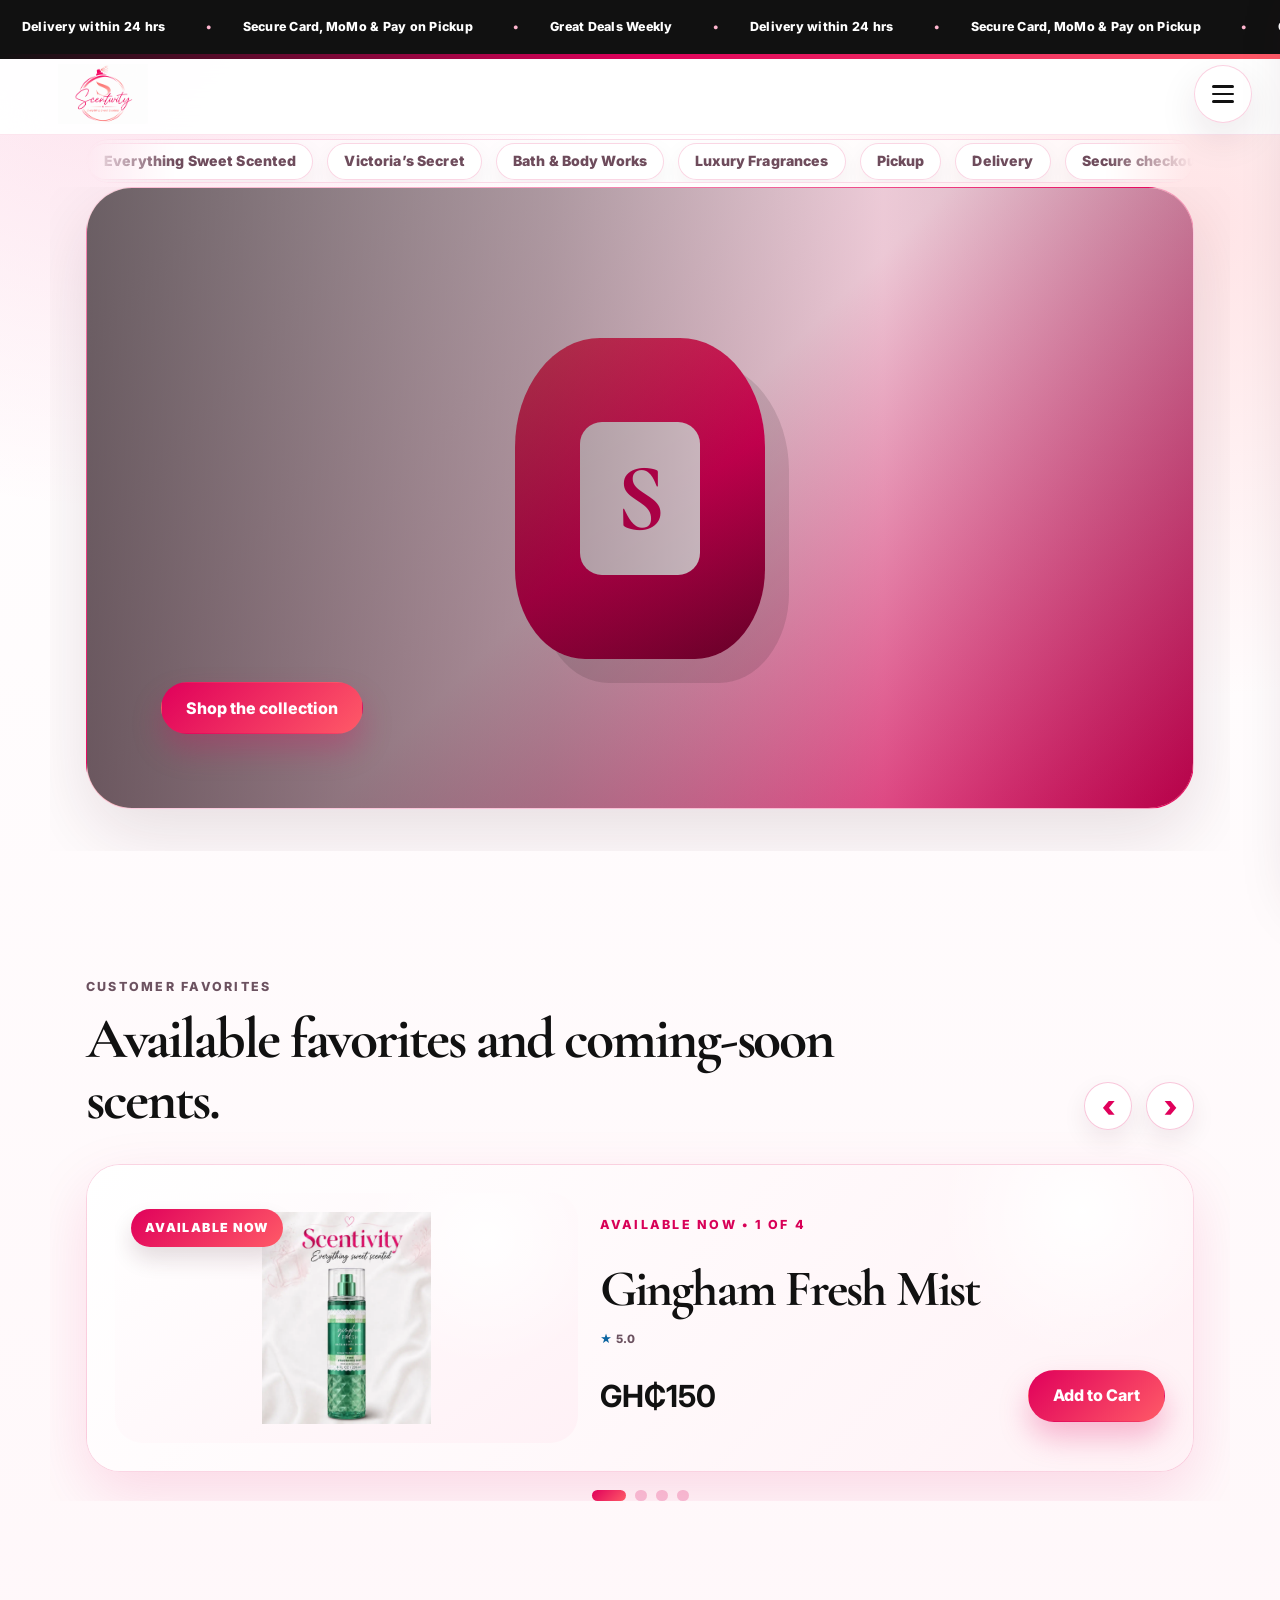
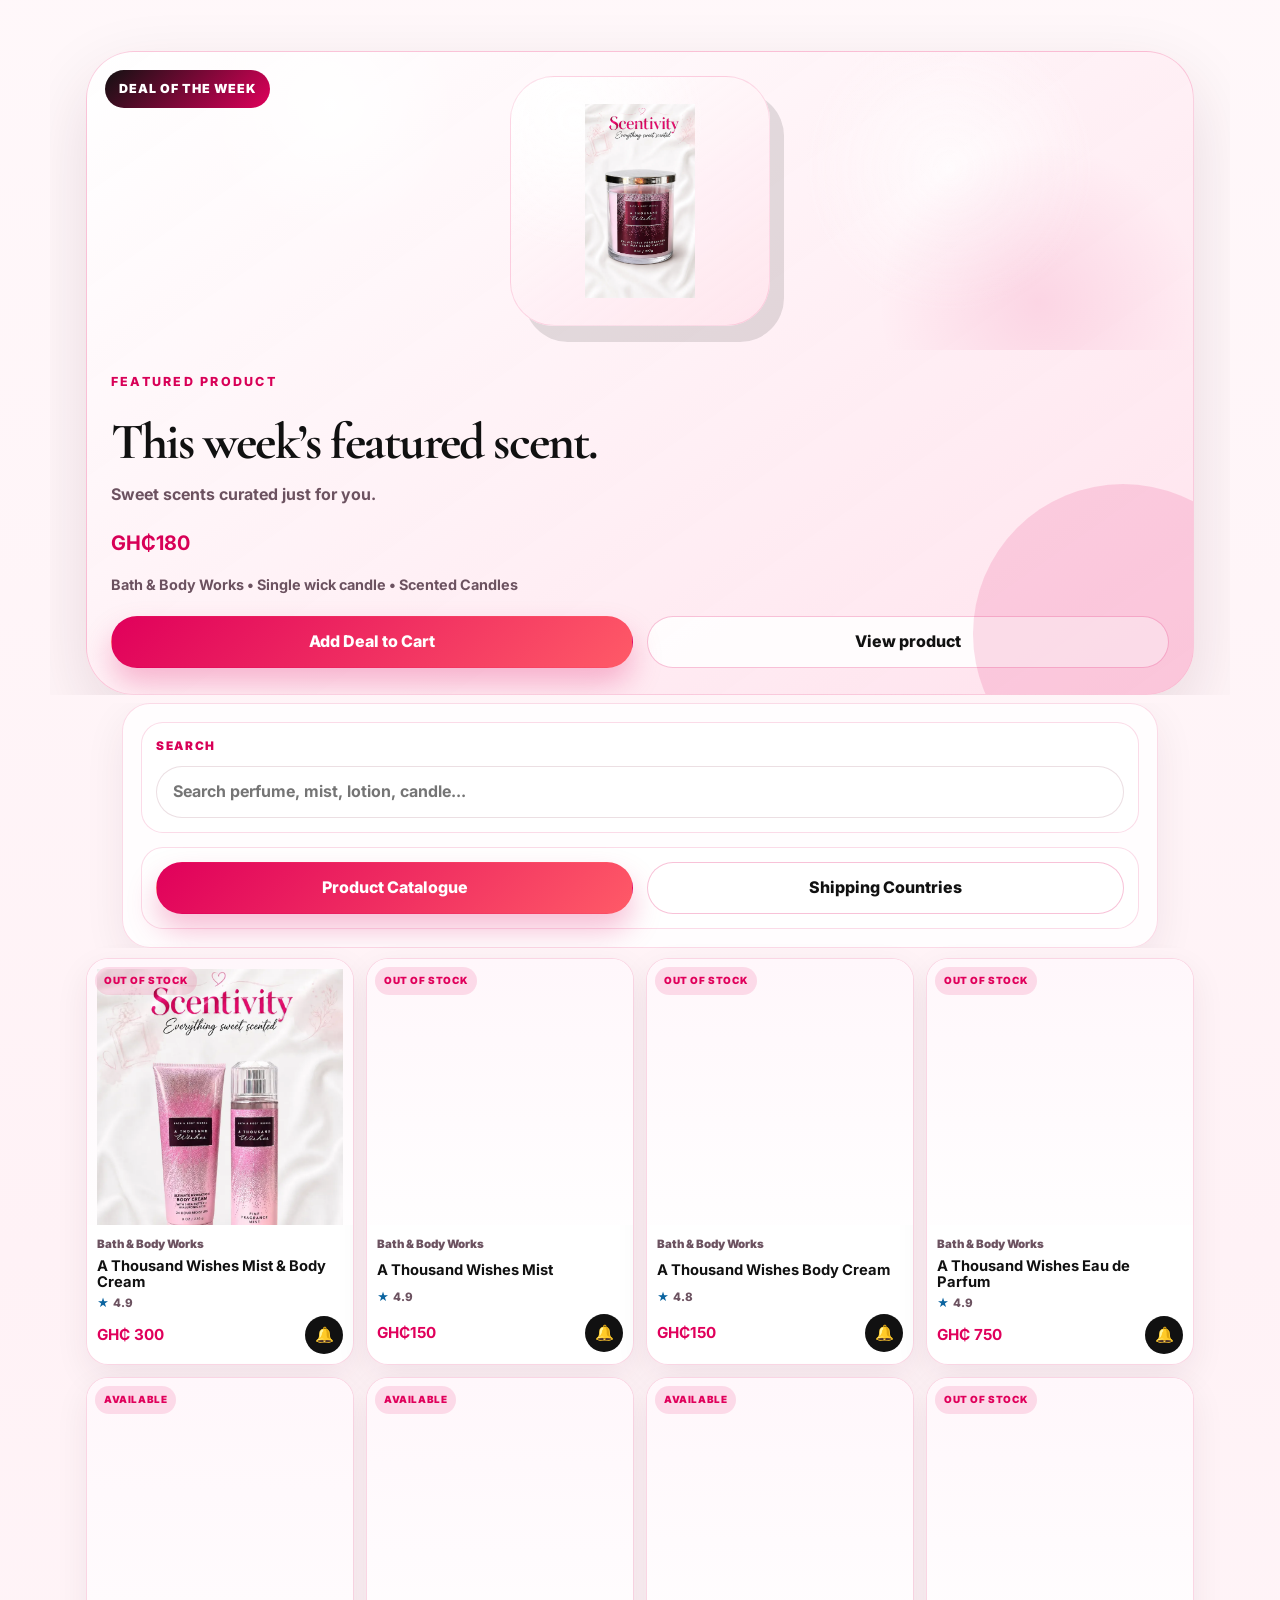
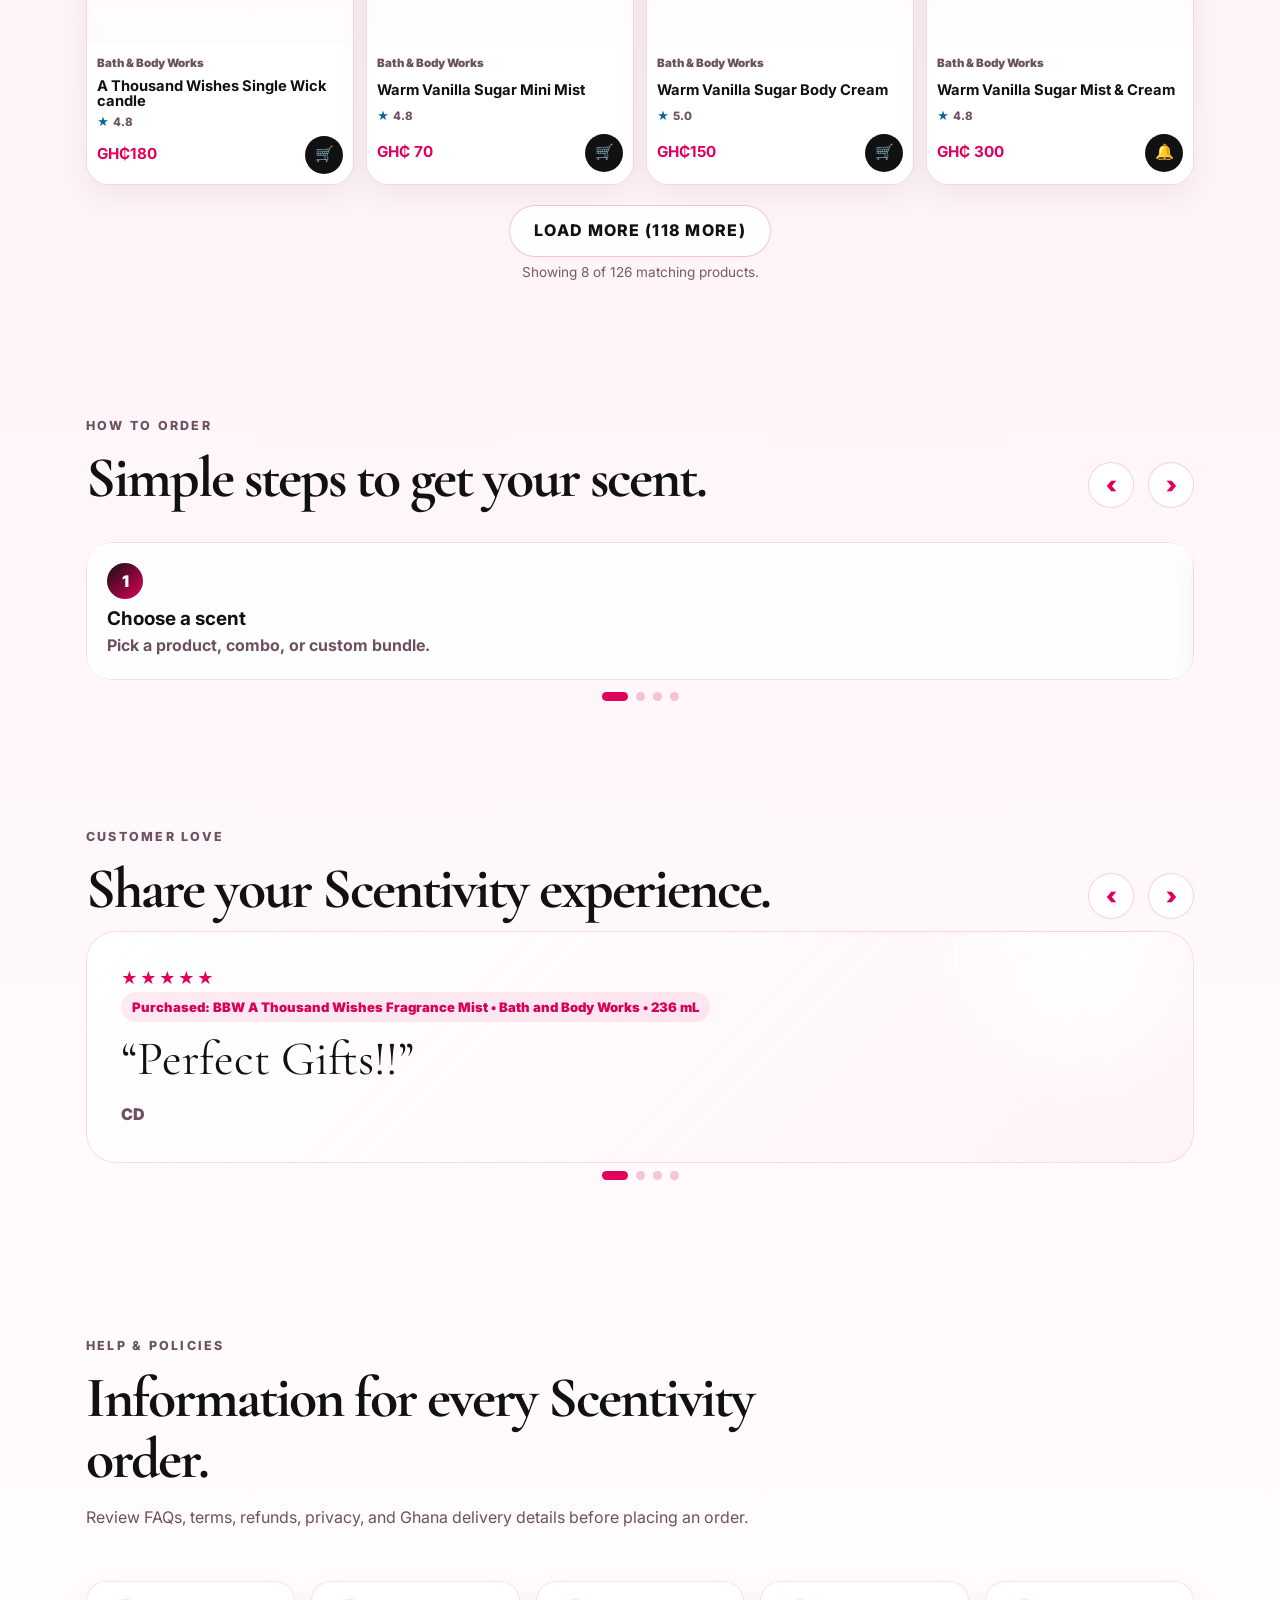
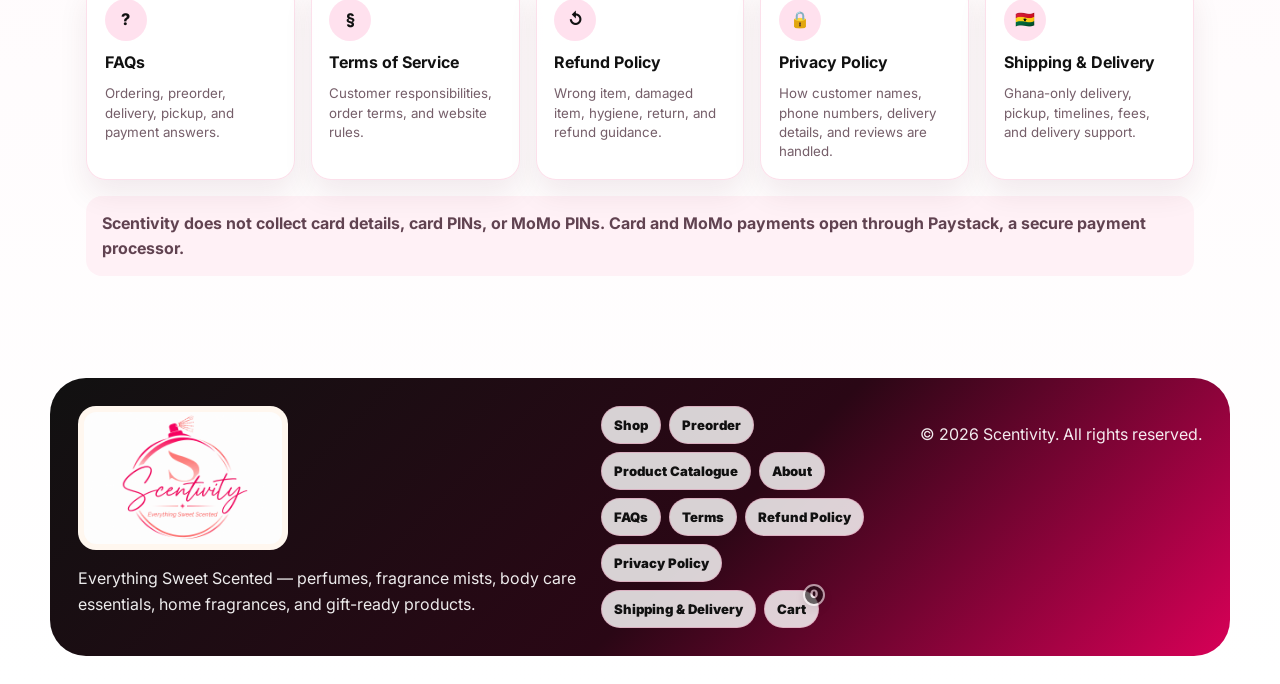
==== index.html @ d370add2 "Add files via upload" ====
<!DOCTYPE html>
<html lang="en">
<head>
  <meta charset="UTF-8" />
  <meta name="viewport" content="width=device-width, initial-scale=1.0" />
  <title>Scentivity | Everything Sweet Scented</title>
  <meta name="description" content="Scentivity is a beauty and fragrance boutique offering Victoria's Secret collection picks, Bath & Body Works collection products, and designer and luxury fragrances." />
  <link rel="icon" href="assets/favicon.svg" type="image/svg+xml" />
  <link rel="preconnect" href="https://fonts.googleapis.com">
  <link rel="preconnect" href="https://fonts.gstatic.com" crossorigin>
  <link href="https://fonts.googleapis.com/css2?family=Cormorant+Garamond:wght@600;700&family=Inter:wght@400;500;600;700;800&display=swap" rel="stylesheet">
  <link rel="stylesheet" href="styles.css?v=ultra-mobile-20260615" />
  <link rel="stylesheet" href="scentivity-cart-count-badge-fix-20260611.css?v=ultra-mobile-20260615" />
  <link rel="stylesheet" href="scentivity-lightweight-mobile-20260615.css?v=ultra-mobile-20260615" />
  <link rel="stylesheet" href="scentivity-mobile-video-startup-20260615.css?v=mobile-video-startup-20260615" />
  <link rel="stylesheet" href="scentivity-promo-marquee-fixed-20260615.css?v=promo-fixed-20260615" />
  <link rel="preload" as="image" href="assets/scentivity-video-poster.svg" fetchpriority="high" />
</head>
<body id="top">

  <div class="top-promo" role="banner">
    <span>Delivery within 24 hrs</span>
    <span>Secure Card, MoMo & Pay on Pickup</span>
    <span>Great Deals Weekly</span>
  </div>
  <header class="site-header" id="top">
    <a href="#top" class="brand" aria-label="Scentivity homepage" data-home-logo="true" data-home-logo="true">
      <img src="assets/scentivity-logo-fused.png" alt="Scentivity logo" decoding="async" />
    </a>

    <button class="header-menu-toggle" id="headerMenuToggle" type="button" aria-label="Open menu" aria-expanded="false">
      <span></span>
      <span></span>
      <span></span>
    </button>

    

  </header>

  <div class="header-menu-panel" id="headerMenuPanel" aria-hidden="true">
      <div class="header-menu-card">
        <button class="header-menu-close perfume-menu-close" id="headerMenuClose" type="button" aria-label="Close menu">×</button>

        <div class="menu-search-wrap">
          <span aria-hidden="true">⌕</span>
          <input id="menuSearchInput" type="search" placeholder="search store....." aria-label="Search Scentivity store" />
        </div>

        <nav class="nav-links perfume-style-menu" aria-label="Main navigation">
          <a href="#products">SHOP</a>
          <button class="nav-preorder-button" id="openPreorderButton" type="button" onclick="window.scentivityCloseHeaderMenu?.();document.getElementById('contactModal')?.classList.add('open');document.getElementById('contactModal')?.setAttribute('aria-hidden','false')">PREORDER</button>
          <button class="nav-catalogue-button" id="openCatalogueButton" type="button" onclick="window.scentivityCloseHeaderMenu?.();document.getElementById('catalogueModal')?.classList.add('open');document.getElementById('catalogueModal')?.setAttribute('aria-hidden','false')">PRODUCT CATALOGUE</button>
          <button class="nav-about-button" id="openAboutButton" type="button" onclick="window.scentivityCloseHeaderMenu?.();document.getElementById('aboutModal')?.classList.add('open');document.getElementById('aboutModal')?.setAttribute('aria-hidden','false')">ABOUT US</button>
                    <button class="nav-feedback-button" id="openFeedbackButton" type="button" onclick="window.scentivityCloseHeaderMenu?.();document.getElementById('feedbackModal')?.classList.add('open');document.getElementById('feedbackModal')?.setAttribute('aria-hidden','false')">WRITE FEEDBACK</button>
          <a href="#help-policies" onclick="window.scentivityCloseHeaderMenu?.()">FAQ & POLICIES</a>
<button class="cart-nav-button" id="cartToggle" data-open-cart="true" type="button" aria-label="Open cart" onclick="window.scentivityCloseHeaderMenu?.();document.getElementById('cartOverlay')?.classList.add('visible');document.getElementById('cartOverlay')?.setAttribute('aria-hidden','false');document.getElementById('cartDrawer')?.classList.add('open');document.getElementById('cartDrawer')?.setAttribute('aria-hidden','false')">CART <span id="cartCount" data-cart-count>0</span></button>
        </nav>
      </div>
    </div>


  <main>

    <section class="section hero-highlights-section" aria-label="Scentivity highlights">
      <div class="trust-row floating-trust-row hero-highlights-marquee" aria-label="Business highlights">
        <div class="hero-highlights-track">
              <span>Everything Sweet Scented</span>
              <span>Victoria’s Secret</span>
              <span>Bath & Body Works</span>
              <span>Luxury Fragrances</span>
              <span>Pickup</span>
              <span>Delivery</span>
              <span>Secure checkout options</span>
              <span>Everything Sweet Scented</span>
              <span>Victoria’s Secret</span>
              <span>Bath & Body Works</span>
              <span>Luxury Fragrances</span>
              <span>Pickup</span>
              <span>Delivery</span>
              <span>Secure checkout options</span>
        </div>
      </div>
    </section>

    <section class="section homepage-video-section" id="homepageVideoSection" aria-label="Scentivity homepage video">
      <div class="homepage-video-card">
        <video id="homepageVideo" class="homepage-video" muted loop playsinline webkit-playsinline preload="none" poster="assets/scentivity-video-poster.svg" data-scentivity-lazy-video="true">
          <source data-src="assets/scentivity-homepage-video.mp4" type="video/mp4" />
        </video>
        <div class="homepage-video-fallback" aria-hidden="true">
          <div class="video-fallback-bottle"><span>S</span></div>
        </div>
        <div class="homepage-video-overlay">
          <a class="btn primary" href="#products">Shop the collection</a>
        </div>
      </div>
    </section>


    

    

<section class="section homepage-showcase" id="featured-products" aria-label="Customer favorites, recently bought picks, and coming soon products">
      <div class="section-heading split showcase-heading">
        <div>
          <p class="eyebrow">Customer favorites</p>
          <h2>Available favorites and coming-soon scents.</h2>
        </div>
        <div class="showcase-controls" aria-label="Slideshow controls">
          <button class="showcase-arrow" id="showcasePrev" type="button" aria-label="Previous product">‹</button>
          <button class="showcase-arrow" id="showcaseNext" type="button" aria-label="Next product">›</button>
        </div>
      </div>
      <div class="showcase-window">
        <div class="showcase-track" id="homepageProductSlides">
          <article class="showcase-slide active simplified-showcase-slide product-click-card" data-product-key="victoria-s-secret-pure-wonder-fragrance-mist-0" tabindex="0" aria-label="View details for Victoria&#x27;s Secret Pure Wonder Fragrance Mist">
            <div class="showcase-image-wrap">
              <img src="assets/products/citrus-bloom.svg" alt="Victoria&#x27;s Secret Pure Wonder Fragrance Mist" loading="lazy" onerror="this.onerror=null;this.src='assets/scentivity-logo-fused.png';" />
              <span class="showcase-badge available">Available now</span>
            </div>
            <div class="showcase-copy">
              <p class="eyebrow">Available now • 1 of 1</p>
              <h3>Victoria&#x27;s Secret Pure Wonder Fragrance Mist</h3>
              <div class="compact-product-meta showcase-quick-meta">
                <span class="star-rating-symbol">★</span>
                <span>4.9</span>
                <span>| 20 reviews</span>
                <span>| 8 bought</span>
              </div>
              <div class="showcase-bottom">
                <strong>GH₵250</strong>
                <button class="btn primary add-to-cart" type="button" data-product-key="victoria-s-secret-pure-wonder-fragrance-mist-0">Add to Cart</button>
              </div>
            </div>
          </article>
        </div>
      </div>
      <div class="showcase-dots" id="homepageProductDots" aria-label="Slideshow pagination"></div>
    </section>

    <section class="section deal-of-week-section" id="deal-of-week">
      <div class="hero-card hero-deal-card" id="dealOfWeekCard" aria-label="Deal of the Week">
        <div class="deal-week-visual">
          <span class="deal-tag">Deal of the Week</span>
          <div class="deal-bottle-mini">
            <div class="bottle-cap"></div>
            <div class="bottle-neck"></div>
            <div class="bottle-body">
              <img class="bottle-logo" src="assets/scentivity-logo-fused.png" alt="Scentivity business logo" />
            </div>
          </div>
        </div>
        <div class="deal-week-content">
          <p class="eyebrow">Limited offer</p>
          <h2>Bundle your favorites and save.</h2>
          <p>Fresh picks. Sweet savings.</p>
          <a class="btn primary" href="#comboDeals">Shop deal</a>
        </div>
      </div>
    </section>

<section class="section products-section" id="products">


      


<section class="section quick-shop-controls" id="quickShop" aria-label="Search products and open product catalogue">
      <div class="filter-panel quick-search-only" aria-label="Product search">
        <div>
          <span>Search</span>
          <input class="product-search" id="productSearch" type="search" placeholder="Search perfume, mist, lotion, candle..." />
        </div>
        <div class="quick-action-buttons">
          <button class="btn primary" id="openCatalogueButtonQuick" type="button" onclick="document.getElementById('catalogueModal')?.classList.add('open');document.getElementById('catalogueModal')?.setAttribute('aria-hidden','false')">Product Catalogue</button>
          <button class="btn ghost" id="openShippingButtonQuick" type="button" onclick="document.getElementById('shippingModal')?.classList.add('open');document.getElementById('shippingModal')?.setAttribute('aria-hidden','false')">Shipping Countries</button>
        </div>
      </div>
    </section>

      <div class="mobile-shop-bar" aria-label="Mobile shop search">
        <button type="button" data-scroll-search="Victoria">Victoria’s Secret</button>
        <button type="button" data-scroll-search="Bath">Bath & Body Works</button>
        <button type="button" data-scroll-search="Luxury">Luxury</button>
      </div>
<div class="product-grid" id="productGrid" aria-live="polite"></div>
      <div class="product-load-more-wrap" id="productLoadMoreWrap" aria-live="polite">
        <button class="btn ghost product-load-more-button" id="productLoadMoreButton" type="button" hidden>LOAD MORE</button>
        <p class="product-load-more-note" id="productLoadMoreNote"></p>
      </div>
    </section>

    
    <section class="section combo-before-order-section hidden" aria-label="Combo deals before how to order">
      <div class="combo-deals" id="comboDeals" aria-label="Scentivity combo deals">
        <div class="combo-heading">
          <div>
            <p class="eyebrow">Combo deals</p>
            <h3>Save more with curated scent bundles.</h3>
            <p>Pick a discounted combo, add it to cart, and checkout the same way as regular products.</p>
          </div>
        </div>
        <div class="combo-grid" id="comboGrid" aria-live="polite"></div>

        <div class="bundle-builder" id="bundleBuilder" aria-label="Build your own Scentivity bundle">
          <div class="bundle-builder-heading">
            <div>
              <p class="eyebrow">Build your own bundle</p>
              <h3>Create your own discounted combo.</h3>
              <p>Select at least two available products, then add your custom bundle to cart. The discount is applied automatically.</p>
            </div>
            <div class="bundle-discount-note">
              <strong>Bundle discount</strong>
              <span>2 items: 5% off • 3+ items: 10% off</span>
            </div>
          </div>
          <div class="bundle-builder-grid" id="bundleBuilderGrid" aria-live="polite"></div>
          <div class="bundle-builder-summary" id="bundleBuilderSummary">
            <span>Select 2 or more products to build a bundle.</span>
            <button class="btn primary" id="addBuiltBundleToCart" type="button" disabled>Add Built Bundle to Cart</button>
          </div>
        </div>

      </div>
    </section>




<section class="section order order-slider-section" id="order">
      <div class="section-heading split">
        <div>
          <p class="eyebrow">How to order</p>
          <h2>Simple steps to get your scent.</h2>
        </div>
        <div class="order-controls" aria-label="How to order slideshow controls">
          <button class="order-arrow" id="orderPrev" type="button" aria-label="Previous step">‹</button>
          <button class="order-arrow" id="orderNext" type="button" aria-label="Next step">›</button>
        </div>
      </div>
      <div class="order-slider" aria-live="polite">
        <div class="order-track" id="orderSlides">
          <article>
            <span>1</span>
            <h3>Choose a scent</h3>
            <p>Pick a product, combo, or custom bundle.</p>
          </article>
          <article>
            <span>2</span>
            <h3>Add to cart</h3>
            <p>Review your items and total before checkout.</p>
          </article>
          <article>
            <span>3</span>
            <h3>Choose payment</h3>
            <p>Use Card, MoMo, or Pay on pickup.</p>
          </article>
          <article>
            <span>4</span>
            <h3>Receive order</h3>
            <p>Scentivity prepares pickup or delivery.</p>
          </article>
        </div>
      </div>
      <div class="order-dots" id="orderDots" aria-label="How to order pagination"></div>
    </section>


    
    


<section class="section testimonials" id="testimonials">
      <div class="section-heading split">
        <div>
          <p class="eyebrow">Customer Love</p>
          <h2>Share your Scentivity experience.</h2>
          
        </div>
        <div class="testimonial-controls" aria-label="Review slideshow controls">
          <button class="testimonial-arrow" id="testimonialPrev" type="button" aria-label="Previous review">‹</button>
          <button class="testimonial-arrow" id="testimonialNext" type="button" aria-label="Next review">›</button>
        </div>
      </div>

      <div class="testimonial-slider" aria-live="polite">
        <div class="testimonial-track" id="testimonialSlides"></div>
      </div>
      <div class="testimonial-dots" id="testimonialDots" aria-label="Review slideshow pagination"></div>

      

    </section>

    <section class="section compliance-section" id="help-policies" aria-label="Scentivity help and policies">
      <div class="section-heading split">
        <div>
          <p class="eyebrow">Help & policies</p>
          <h2>Information for every Scentivity order.</h2>
          <p class="compliance-intro">Review FAQs, terms, refunds, privacy, and Ghana delivery details before placing an order.</p>
        </div>
      </div>
      <div class="policy-card-grid">
        <a class="policy-card" href="faq.html">
          <span>?</span>
          <strong>FAQs</strong>
          <small>Ordering, preorder, delivery, pickup, and payment answers.</small>
        </a>
        <a class="policy-card" href="terms-of-service.html">
          <span>§</span>
          <strong>Terms of Service</strong>
          <small>Customer responsibilities, order terms, and website rules.</small>
        </a>
        <a class="policy-card" href="refund-policy.html">
          <span>↺</span>
          <strong>Refund Policy</strong>
          <small>Wrong item, damaged item, hygiene, return, and refund guidance.</small>
        </a>
        <a class="policy-card" href="privacy-policy.html">
          <span>🔒</span>
          <strong>Privacy Policy</strong>
          <small>How customer names, phone numbers, delivery details, and reviews are handled.</small>
        </a>
        <a class="policy-card" href="shipping-delivery-policy.html">
          <span>🇬🇭</span>
          <strong>Shipping & Delivery</strong>
          <small>Ghana-only delivery, pickup, timelines, fees, and delivery support.</small>
        </a>
      </div>
      <p class="policy-security-note">Scentivity does not collect card details, card PINs, or MoMo PINs. Card and MoMo payments open through Paystack, a secure payment processor.</p>
    </section>
  </main>

  
  <div class="modal-overlay" id="feedbackModal" aria-hidden="true">
    <div class="feedback-modal" role="dialog" aria-modal="true" aria-labelledby="feedbackModalTitle">
      <button class="modal-close" id="closeFeedbackModal" type="button" aria-label="Close feedback form">×</button>
      <div class="modal-heading">
        <p class="eyebrow">Write feedback</p>
        <h2 id="feedbackModalTitle">Tell us what you think.</h2>
      </div>
      <form class="feedback-form" name="customer-feedback" method="POST" action="/.netlify/functions/submit-feedback" data-netlify="true" netlify-honeypot="bot-field" id="customerFeedbackForm">
        <input type="hidden" name="form-name" value="customer-feedback" />
        <p class="hidden">
          <label>Do not fill this out if you are human: <input name="bot-field" /></label>
        </p>
<label>
          Name
          <input type="text" name="name" placeholder="Your name" required />
        </label>
        <label>
          Rating
          <select name="rating" required>
            <option value="5">★★★★★ 5 stars</option>
            <option value="4">★★★★ 4 stars</option>
            <option value="3">★★★ 3 stars</option>
            <option value="2">★★ 2 stars</option>
            <option value="1">★ 1 star</option>
          </select>
        </label>
        <fieldset class="feedback-products-field">
          <legend>Products purchased</legend>
          <button class="feedback-products-toggle" id="toggleFeedbackProducts" type="button" aria-expanded="false" aria-controls="feedbackProductChoices">
            <span>Select products purchased</span>
            <strong id="feedbackProductCount">0 selected</strong>
          </button>
          <div class="feedback-product-choices" id="feedbackProductChoices" aria-live="polite" hidden></div>
          <input type="hidden" name="productsPurchased" id="feedbackProductsPurchased" required />
        </fieldset>
        <label>
          Feedback
          <textarea name="message" rows="4" placeholder="Write your feedback here..." required></textarea>
        </label>
        <button class="btn primary" type="submit">Submit Feedback</button>
      </form>
    </div>
  </div>

<div class="modal-overlay" id="aboutModal" aria-hidden="true">
    <div class="about-modal" role="dialog" aria-modal="true" aria-labelledby="aboutModalTitle">
      <button class="modal-close" id="closeAboutModal" type="button" aria-label="Close about Scentivity" onclick="document.getElementById('aboutModal')?.classList.remove('open');document.getElementById('aboutModal')?.setAttribute('aria-hidden','true')">×</button>
      <div class="about-modal-logo">
        <img src="assets/scentivity-logo-fused.png" alt="Scentivity business logo" loading="lazy" decoding="async" />
      </div>
      <p class="eyebrow">About Scentivity</p>
      <h2 id="aboutModalTitle">Where beauty meets memory.</h2>
      <p>Scentivity helps customers discover sweet, elegant fragrances and body-care products that match their mood, lifestyle, and special occasions. From everyday freshness to memorable gifts, every item is selected to feel beautiful, personal, and unforgettable.</p>
      <div class="check-list">
        <p>✓ Perfumes, fragrance mists, body care essentials, home fragrances, candles, room sprays, and car fragrances</p>
        <p>✓ Product requests, WhatsApp support, and Instagram updates</p>
        <p>✓ Easy cart checkout with pickup, delivery, combo discounts, Card/MoMo payment, and pay on pickup</p>
      </div>
    </div>
  </div>


  <div class="modal-overlay contact-modal-overlay" id="contactModal" aria-hidden="true">
    <div class="contact-modal" role="dialog" aria-modal="true" aria-labelledby="contactModalTitle">
      <button class="modal-close" id="closeContactModal" type="button" aria-label="Close contact and preorder" onclick="document.getElementById('contactModal')?.classList.remove('open');document.getElementById('contactModal')?.setAttribute('aria-hidden','true')">×</button>
      <div class="contact-modal-content">
        <div class="contact-copy">
        <p class="eyebrow">Contact</p>
        <h2>Ready to smell unforgettable?</h2>
        <p>Need help choosing a fragrance, arranging pickup, confirming delivery, or asking about availability? Contact Scentivity by WhatsApp, email, or Instagram.</p>
        <div class="contact-methods" aria-label="Scentivity contact details">
          <a class="contact-card highlight" href="https://wa.me/233534584470?text=Hello%20Scentivity%2C%20I%20would%20like%20to%20send%20a%20product%20request." target="_blank" rel="noreferrer">
            <span class="contact-icon whatsapp-icon" aria-hidden="true">
              <svg viewBox="0 0 32 32" focusable="false" role="img">
                <path d="M16.04 3.2A12.72 12.72 0 0 0 5.21 22.6L3.6 28.8l6.35-1.66a12.69 12.69 0 0 0 6.09 1.55h.01A12.75 12.75 0 0 0 16.04 3.2Zm0 23.3h-.01a10.47 10.47 0 0 1-5.34-1.46l-.38-.23-3.76.99 1-3.67-.25-.38A10.52 10.52 0 1 1 16.04 26.5Zm5.77-7.88c-.32-.16-1.87-.92-2.16-1.03-.29-.11-.5-.16-.71.16-.21.32-.82 1.03-1.01 1.24-.18.21-.37.24-.69.08-.32-.16-1.35-.5-2.57-1.58-.95-.85-1.59-1.9-1.78-2.22-.18-.32-.02-.49.14-.65.14-.14.32-.37.48-.56.16-.19.21-.32.32-.53.11-.21.05-.4-.03-.56-.08-.16-.71-1.72-.98-2.36-.26-.62-.52-.54-.71-.55h-.61c-.21 0-.56.08-.85.4-.29.32-1.11 1.09-1.11 2.65s1.14 3.07 1.3 3.28c.16.21 2.24 3.42 5.43 4.79.76.33 1.35.52 1.81.67.76.24 1.46.21 2.01.13.61-.09 1.87-.76 2.13-1.5.26-.74.26-1.37.18-1.5-.08-.13-.29-.21-.61-.37Z"/>
              </svg>
            </span>
            <span><strong>WhatsApp orders</strong><small>053 458 4470</small></span>
          </a>
          <a class="contact-card" href="#">
            <span class="contact-icon">✉</span>
            <span><strong>Email</strong><small>scentivitygh@gmail.com</small></span>
          </a>
          <a class="contact-card" href="https://instagram.com/scentivity" target="_blank" rel="noreferrer">
            <span class="contact-icon">◎</span>
            <span><strong>Instagram</strong><small>@scentivity</small></span>
          </a>
        </div>
        <p class="contact-note">For cart orders, use the checkout panel. For unavailable products or special fragrance requests, use the preorder form.</p>
      </div>
      <div class="preorder-card" id="preorder" aria-label="Preorder and fragrance request">
        <form id="emailRequestForm" name="preorder-request" class="contact-form preorder-form">
          <p class="eyebrow">Preorder</p>
          <h3>Missing your favorite fragrance?</h3>
          <p class="form-intro">Let us know and we’ll notify you the moment it becomes available.</p>
          <label>
            Name
            <input type="text" name="name" placeholder="Your name" required />
          </label>
          <label>
            Fragrance request
            <textarea name="message" rows="5" placeholder="Tell us the product name, brand, size, quantity, pickup/delivery preference, address if delivery is needed, or any question you have." required></textarea>
          </label>
          <button class="btn primary" type="submit">Send Request on WhatsApp</button>
          <p class="cart-small-note preorder-whatsapp-note">This request opens WhatsApp so Scentivity can respond faster.</p>
        </form>
      </div>
      </div>
    </div>
  </div>


  <div class="modal-overlay catalogue-modal-overlay" id="catalogueModal" aria-hidden="true">
    <div class="catalogue-modal" role="dialog" aria-modal="true" aria-labelledby="catalogueModalTitle">
      <button class="modal-close" id="closeCatalogueModal" type="button" aria-label="Close product catalogue" onclick="document.getElementById('catalogueModal')?.classList.remove('open');document.getElementById('catalogueModal')?.setAttribute('aria-hidden','true')">×</button>
      <p class="eyebrow">Product Catalogue</p>
      <h2 id="catalogueModalTitle">Browse Scentivity by collection and fragrance type.</h2>
      <p class="catalogue-intro">Use the catalogue buttons to filter products. Combos opens the discount bundle section.</p>
      <div class="catalogue-filter-panel">
        <div>
          <span>PRODUCT CATALOGUE</span>
          <div class="filter-controls catalogue-category-controls" id="mainCategoryFilters"></div>
        </div>
        <div>
          <span>FRAGRANCE / CARE TYPE</span>
          <div class="filter-controls subcategory-controls catalogue-subcategory-controls" id="subCategoryFilters"></div>
        </div>
      </div>
    </div>
  </div>


  <div class="modal-overlay shipping-modal-overlay" id="shippingModal" aria-hidden="true">
    <div class="shipping-modal" role="dialog" aria-modal="true" aria-labelledby="shippingModalTitle">
      <button class="modal-close" id="closeShippingModal" type="button" aria-label="Close shipping countries" onclick="document.getElementById('shippingModal')?.classList.remove('open');document.getElementById('shippingModal')?.setAttribute('aria-hidden','true')">×</button>
      <p class="eyebrow">Shipping Countries</p>
      <h2 id="shippingModalTitle">Where Scentivity can currently ship.</h2>
      <p class="shipping-intro">For now, online delivery checkout is available only within Ghana. For other countries, leave your details through Contact and we will notify you when shipping becomes available.</p>
      <div class="shipping-country-list">
        <article class="available">
          <strong>Ghana</strong>
          <span>Available now</span>
          <p>Delivery is currently available in Ghana. Delivery fee will be determined after checkout based on your location.</p>
        </article>
        <article>
          <strong>Nigeria</strong>
          <span>Not available yet</span>
          <p>Sorry, we can’t ship to this country now. When available, we will notify you. Enter your details in Contact.</p>
        </article>
        <article>
          <strong>United States</strong>
          <span>Not available yet</span>
          <p>Sorry, we can’t ship to this country now. When available, we will notify you. Enter your details in Contact.</p>
        </article>
        <article>
          <strong>United Kingdom</strong>
          <span>Not available yet</span>
          <p>Sorry, we can’t ship to this country now. When available, we will notify you. Enter your details in Contact.</p>
        </article>
        <article>
          <strong>Canada</strong>
          <span>Not available yet</span>
          <p>Sorry, we can’t ship to this country now. When available, we will notify you. Enter your details in Contact.</p>
        </article>
        <article>
          <strong>Other countries</strong>
          <span>Coming later</span>
          <p>Sorry, we can’t ship outside Ghana now. When available, we will notify you. Enter your details in Contact.</p>
        </article>
      </div>
      <button class="btn primary" type="button" onclick="document.getElementById('shippingModal')?.classList.remove('open');document.getElementById('shippingModal')?.setAttribute('aria-hidden','true');document.getElementById('contactModal')?.classList.add('open');document.getElementById('contactModal')?.setAttribute('aria-hidden','false')">Enter details in Contact</button>
    </div>
  </div>

  <div class="cart-overlay" id="cartOverlay" aria-hidden="true"></div>
  <aside class="cart-drawer" id="cartDrawer" aria-hidden="true" aria-label="Shopping cart and checkout">
    <div class="cart-header">
      <div>
        <p class="eyebrow">Your cart</p>
        <h2>Checkout</h2>
      </div>
      <button class="cart-close" id="closeCart" type="button" aria-label="Close cart">×</button>
    </div>

    <p class="cart-empty" id="cartEmptyMessage">Your cart is empty. Add products from the Shop section.</p>
    <div class="cart-items" id="cartItems"></div>

    <div class="cart-summary cart-totals">
      <div class="cart-total-line cart-grand-total">
        <span>Total</span>
        <strong id="cartTotal">GH₵0</strong>
      </div>
    </div>
    <p class="cart-small-note delivery-fee-note">Delivery fee applies to delivery orders and will be determined after checkout based on your location.</p>

    <form class="checkout-form" id="checkoutForm">
      <h3>Buyer information</h3>
      <label>
        Full name
        <input type="text" name="customerName" placeholder="Your full name" required />
      </label>
      <label>
        Phone / WhatsApp number
        <input type="tel" name="customerPhone" placeholder="053 000 0000" required />
      </label>

      <fieldset class="checkout-options fulfillment-options">
        <legend>Pickup or delivery</legend>
        <div class="fulfillment-choice-row">
          <label class="fulfillment-choice"><input type="radio" name="fulfillment" value="delivery" checked /> <span>Delivery</span></label>
          <label class="fulfillment-choice"><input type="radio" name="fulfillment" value="pickup" /> <span>Pickup</span></label>
        </div>
      </fieldset>

      <div id="deliveryFields" class="delivery-fields">
<label>
          Delivery address
          <textarea name="deliveryAddress" rows="3" placeholder="Enter delivery address, area, landmark, city, and any useful directions"></textarea>
        </label>
      </div>
<label>
        Payment method
        <select name="paymentMethod" id="paymentMethod" required>
          <option value="card">Card</option>
          <option value="momo">MoMo</option>
          <option value="pay_on_pickup">Pay on pickup</option>
        </select>
      </label>

      <label>
        Extra notes
        <textarea name="orderNotes" rows="3" placeholder="Any special request, scent preference, gift note, delivery time, etc."></textarea>
      </label>

      <button class="btn primary checkout-submit" type="submit">Proceed to Checkout</button>
      <p class="payment-status" id="paymentStatus" aria-live="polite"></p>
      <p class="payment-security-note">Scentivity does not collect card details, card PINs, or MoMo PINs on this website. Card and MoMo payments open through Paystack, a secure payment processor. Pay on pickup can be selected for pickup or delivery arrangements.</p>
    </form>
  </aside>


  <footer class="site-footer">
    <div class="footer-brand">
      <img src="assets/scentivity-logo-fused.png" alt="Scentivity logo" decoding="async" />
      <p>Everything Sweet Scented — perfumes, fragrance mists, body care essentials, home fragrances, and gift-ready products.</p>
    </div>
    <nav class="footer-nav" aria-label="Footer navigation">
      <a href="#products">Shop</a>
      <button class="nav-preorder-button" type="button" onclick="document.getElementById('contactModal')?.classList.add('open');document.getElementById('contactModal')?.setAttribute('aria-hidden','false')">Preorder</button>
      <button class="nav-catalogue-button" type="button" onclick="document.getElementById('catalogueModal')?.classList.add('open');document.getElementById('catalogueModal')?.setAttribute('aria-hidden','false')">Product Catalogue</button>
      <button class="nav-about-button" type="button" onclick="document.getElementById('aboutModal')?.classList.add('open');document.getElementById('aboutModal')?.setAttribute('aria-hidden','false')">About</button>
      <a href="faq.html">FAQs</a>
      <a href="terms-of-service.html">Terms</a>
      <a href="refund-policy.html">Refund Policy</a>
      <a href="privacy-policy.html">Privacy Policy</a>
      <a href="shipping-delivery-policy.html">Shipping & Delivery</a>
      <button class="cart-nav-button" id="cartToggleFooter" data-open-cart="true" type="button" aria-label="Open cart">Cart <span id="cartCountFooter" data-cart-count>0</span></button>
    </nav>
    <p class="copyright">© <span id="year"></span> Scentivity. All rights reserved.</p>
  </footer>

  <button class="back-to-top" id="backToTop" type="button" aria-label="Move back to the top of the page">↑</button>

  <script src="script.js?v=ultra-mobile-20260615" defer></script>
  <script src="scentivity-mobile-video-startup-20260615.js?v=mobile-video-startup-20260615" defer></script>
  <script src="scentivity-image-video-speed-20260805.js?v=speed-boost-20260805" defer></script>
<noscript>
    <div style="position:fixed;left:1rem;right:1rem;bottom:1rem;z-index:9999;background:#fff0f6;border:1px solid #e0005b;border-radius:14px;padding:12px;font-weight:700;color:#330014;">
      JavaScript is required for the Scentivity product slideshow, filters, and cart. Please enable JavaScript.
    </div>
  </noscript>


  <nav class="mobile-bottom-nav" aria-label="Mobile quick navigation">
    <a href="#products" aria-label="Shop products">
      <span>⌕</span>
      <small>Shop</small>
    </a>
    <a href="#featured-products" aria-label="Customer favorites">
      <span>❤</span>
      <small>Favorites</small>
    </a>
    <button type="button" id="mobileCartButton" data-open-cart="true" aria-label="Open cart">
      <span>🛒</span>
      <small>Cart</small>
      <b id="mobileCartCount" data-cart-count>0</b>
    </button>
    <button type="button" id="mobileContactButton" aria-label="Contact Scentivity" onclick="document.getElementById('contactModal')?.classList.add('open');document.getElementById('contactModal')?.setAttribute('aria-hidden','false')"><span>☎</span><small>Contact</small></button>
  </nav>


  <script>
    (() => {
      const panel = document.getElementById('headerMenuPanel');
      const toggle = document.getElementById('headerMenuToggle');
      const closeButton = document.getElementById('headerMenuClose');

      const setMenuOpen = (isOpen) => {
        if (!panel || !toggle) return;
        panel.classList.toggle('open', isOpen);
        panel.setAttribute('aria-hidden', String(!isOpen));
        toggle.setAttribute('aria-expanded', String(isOpen));
        document.body.classList.toggle('header-menu-open', isOpen);
      };

      toggle?.addEventListener('click', () => setMenuOpen(true));
      closeButton?.addEventListener('click', () => setMenuOpen(false));
      panel?.addEventListener('click', (event) => {
        if (event.target === panel) setMenuOpen(false);
      });
      panel?.querySelectorAll('a, button:not(#headerMenuClose)').forEach((item) => {
        item.addEventListener('click', () => setMenuOpen(false));
      });
      document.addEventListener('keydown', (event) => {
        if (event.key === 'Escape') setMenuOpen(false);
      });
    })();
  </script>


  <script>
    (() => {
      const menuSearchInput = document.getElementById('menuSearchInput');
      const panel = document.getElementById('headerMenuPanel');
      const toggle = document.getElementById('headerMenuToggle');

      const closeMenu = () => {
        panel?.classList.remove('open');
        panel?.setAttribute('aria-hidden', 'true');
        toggle?.setAttribute('aria-expanded', 'false');
        document.body.classList.remove('header-menu-open');
      };

      menuSearchInput?.addEventListener('keydown', (event) => {
        if (event.key !== 'Enter') return;
        const value = menuSearchInput.value.trim();
        const productSearch = document.getElementById('productSearch');
        if (productSearch && value) {
          productSearch.value = value;
          productSearch.dispatchEvent(new Event('input', { bubbles: true }));
        }
        closeMenu();
        document.getElementById('products')?.scrollIntoView({ behavior: 'smooth', block: 'start' });
      });
    })();
  </script>


  <script>
    (() => {
      const panel = document.getElementById('headerMenuPanel');
      const toggle = document.getElementById('headerMenuToggle');

      window.scentivityCloseHeaderMenu = () => {
        panel?.classList.remove('open');
        panel?.setAttribute('aria-hidden', 'true');
        toggle?.setAttribute('aria-expanded', 'false');
        document.body.classList.remove('header-menu-open');
      };

      const closeModal = (modalId) => {
        const modal = document.getElementById(modalId);
        modal?.classList.remove('open');
        modal?.setAttribute('aria-hidden', 'true');
      };

      const closeCart = () => {
        document.getElementById('cartOverlay')?.classList.remove('visible');
        document.getElementById('cartOverlay')?.setAttribute('aria-hidden', 'true');
        document.getElementById('cartDrawer')?.classList.remove('open');
        document.getElementById('cartDrawer')?.setAttribute('aria-hidden', 'true');
      };

      document.getElementById('closeAboutModal')?.addEventListener('click', () => closeModal('aboutModal'));
      document.getElementById('closeContactModal')?.addEventListener('click', () => closeModal('contactModal'));
      document.getElementById('closeCatalogueModal')?.addEventListener('click', () => closeModal('catalogueModal'));
      document.getElementById('closeShippingModal')?.addEventListener('click', () => closeModal('shippingModal'));
      document.getElementById('closeCart')?.addEventListener('click', closeCart);
      document.getElementById('cartOverlay')?.addEventListener('click', closeCart);

      document.addEventListener('keydown', (event) => {
        if (event.key !== 'Escape') return;
        window.scentivityCloseHeaderMenu?.();
        closeModal('aboutModal');
        closeModal('contactModal');
        closeModal('catalogueModal');
        closeModal('shippingModal');
        closeCart();
      });
    })();
  </script>


  <script>
    (() => {
      const menuButton = document.getElementById('headerMenuToggle');
      const panel = document.getElementById('headerMenuPanel');
      if (!menuButton || !panel) return;

      const openMenuFast = (event) => {
        if (event) {
          event.preventDefault();
          event.stopPropagation();
        }
        panel.classList.add('open');
        panel.setAttribute('aria-hidden', 'false');
        menuButton.setAttribute('aria-expanded', 'true');
        document.body.classList.add('header-menu-open');
      };

      menuButton.addEventListener('pointerup', openMenuFast, { passive: false });
      menuButton.addEventListener('touchend', openMenuFast, { passive: false });
    })();
  </script>


  <script>
    (() => {
      const feedbackModal = document.getElementById('feedbackModal');
      const closeFeedback = () => {
        feedbackModal?.classList.remove('open');
        feedbackModal?.setAttribute('aria-hidden', 'true');
      };

      document.getElementById('openFeedbackButton')?.addEventListener('click', () => {
        window.scentivityCloseHeaderMenu?.();
        feedbackModal?.classList.add('open');
        feedbackModal?.setAttribute('aria-hidden', 'false');
      });

      document.getElementById('closeFeedbackModal')?.addEventListener('click', closeFeedback);
      feedbackModal?.addEventListener('click', (event) => {
        if (event.target === feedbackModal) closeFeedback();
      });

      document.addEventListener('keydown', (event) => {
        if (event.key === 'Escape') closeFeedback();
      });
    })();
  </script>

  <script>
    (() => {
      const scrollToHelpPolicies = () => {
        if (window.location.hash !== '#help-policies') return;
        const section = document.getElementById('help-policies');
        if (!section) return;
        section.scrollIntoView({ behavior: 'smooth', block: 'start' });
      };

      window.addEventListener('hashchange', scrollToHelpPolicies);
      window.addEventListener('load', () => {
        scrollToHelpPolicies();
        setTimeout(scrollToHelpPolicies, 250);
        setTimeout(scrollToHelpPolicies, 900);
      });
    })();
  </script>
  <script src="scentivity-promo-marquee-fixed-20260615.js?v=promo-fixed-20260615" defer></script>
  <script src="scentivity-cart-count-badge-instant-20260615.js?v=instant-cart-20260615" defer></script>
  <script src="scentivity-feedback-products-site-only-v3-20260616.js?v=site-products-name-only-20260616" defer></script>
  <script src="scentivity-product-page-image-fix-20260616.js?v=product-image-fix-v2-20260619" defer></script>
  <script src="scentivity-purchase-count-display-20260806.js?v=hide-zero-bought-20260807" defer></script>
  <script src="scentivity-stock-cart-limit-20260805.js?v=stock-limit-v2-20260805" defer></script>
  <script src="scentivity-stock-safe-checkout-20260805.js?v=auto-stock-limit-20260805" defer></script>
  <script src="scentivity-clear-cart-after-checkout-20260808.js?v=clear-cart-20260808" defer></script>
</body>
</html>
---- styles.css ----
:root {
  --ink: #111111;
  --deep-ink: #251018;
  --muted: #6c5260;
  --rose: #ff5a67;
  --rose-dark: #d80057;
  --hot-pink: #e0005b;
  --logo-pink: #f00467;
  --soft-pink: #f7a8bd;
  --blush: #fff2f6;
  --cream: #fff9fb;
  --white: #ffffff;
  --black: #111111;
  --gold: #d6a45f;
  --shadow: 0 22px 60px rgba(224, 0, 91, 0.13);
  --radius: 28px;
}

* { box-sizing: border-box; }
html { scroll-behavior: smooth; }
body {
  margin: 0;
  font-family: 'Inter', system-ui, -apple-system, BlinkMacSystemFont, 'Segoe UI', sans-serif;
  color: var(--ink);
  background:
    radial-gradient(circle at 8% 0%, rgba(240, 4, 103, .12), transparent 32rem),
    radial-gradient(circle at 94% 4%, rgba(255, 90, 103, .16), transparent 30rem),
    linear-gradient(180deg, #ffffff 0%, var(--blush) 52%, #ffffff 100%);
  line-height: 1.6;
}

a { color: inherit; text-decoration: none; }
img { max-width: 100%; display: block; }
button, input, textarea { font: inherit; }

.site-header {
  width: 100%;
  margin: 0;
  padding: 14px max(18px, calc((100vw - 1180px) / 2 + 18px));
  display: flex;
  align-items: center;
  justify-content: space-between;
  gap: 24px;
  background:
    linear-gradient(90deg, rgba(255,255,255,.98), rgba(255,242,246,.98));
  border-bottom: 1px solid rgba(224, 0, 91, .18);
  box-shadow: none;
  border-radius: 0;
  position: relative;
  z-index: 20;
}
.site-header::before {
  content: '';
  position: absolute;
  inset: 0 0 auto;
  height: 5px;
  background: linear-gradient(90deg, var(--black), var(--hot-pink), var(--rose));
}

.brand img { width: 220px; height: 78px; object-fit: contain; border-radius: 16px; }
.nav-links { display: flex; align-items: center; gap: 24px; font-weight: 700; font-size: .94rem; }
.nav-links a { color: var(--black); transition: color .2s ease, background .2s ease; padding: 8px 10px; border-radius: 999px; }
.nav-links a:hover { color: var(--hot-pink); background: rgba(240,4,103,.08); }
.menu-toggle { display: none; border: 0; background: linear-gradient(135deg, var(--hot-pink), var(--rose)); color: white; width: 44px; height: 44px; border-radius: 50%; }

.hero {
  width: min(1180px, calc(100% - 32px));
  margin: 56px auto 0;
  min-height: 680px;
  display: grid;
  grid-template-columns: minmax(0, 1.04fr) minmax(320px, .86fr);
  align-items: center;
  gap: 44px;
}

.eyebrow {
  margin: 0 0 12px;
  color: var(--rose-dark);
  text-transform: uppercase;
  letter-spacing: .18em;
  font-size: .78rem;
  font-weight: 800;
}

h1, h2, h3 { margin: 0; line-height: 1.05; }
h1, h2 { font-family: 'Cormorant Garamond', Georgia, serif; }
h1 { font-size: clamp(3.6rem, 8vw, 7.7rem); letter-spacing: -.055em; max-width: 760px; }
h2 { font-size: clamp(2.2rem, 4.5vw, 4.2rem); letter-spacing: -.035em; }
h3 { font-size: 1.18rem; }

.hero-text {
  color: var(--muted);
  font-size: 1.16rem;
  max-width: 630px;
  margin: 24px 0 0;
}

.hero-actions { display: flex; flex-wrap: wrap; gap: 14px; margin-top: 34px; }
.btn {
  display: inline-flex;
  align-items: center;
  justify-content: center;
  min-height: 52px;
  padding: 0 24px;
  border-radius: 999px;
  border: 1px solid transparent;
  font-weight: 800;
  cursor: pointer;
  transition: transform .2s ease, box-shadow .2s ease, background .2s ease;
}
.btn:hover { transform: translateY(-2px); }
.btn.primary { background: linear-gradient(135deg, var(--hot-pink), var(--rose)); color: white; box-shadow: 0 16px 30px rgba(224, 0, 91, .26); }
.btn.ghost { background: rgba(255,255,255,.86); border-color: rgba(224, 0, 91, .24); color: var(--black); }

.trust-row { display: flex; flex-wrap: wrap; gap: 14px; margin-top: 28px; }
.trust-row span {
  padding: 10px 14px;
  background: rgba(255,255,255,.78);
  border: 1px solid rgba(224,0,91,.18);
  border-radius: 999px;
  color: #6e4c5c;
  font-size: .88rem;
  font-weight: 700;
}

.hero-card {
  min-height: 610px;
  background: linear-gradient(145deg, rgba(255,255,255,.9), rgba(255,236,244,.86));
  border: 1px solid rgba(224, 0, 91, .18);
  border-radius: 48px;
  box-shadow: var(--shadow);
  padding: 30px;
  position: relative;
  overflow: hidden;
}
.hero-card::before {
  content: '';
  position: absolute;
  inset: auto -80px -90px auto;
  width: 300px;
  height: 300px;
  background: rgba(224, 0, 91, .13);
  border-radius: 50%;
}
.bottle-scene {
  height: 500px;
  border-radius: 36px;
  display: grid;
  place-items: center;
  background:
    radial-gradient(circle at 65% 28%, rgba(255,255,255,.9), transparent 11rem),
    radial-gradient(circle at 25% 80%, rgba(125,45,71,.12), transparent 16rem),
    linear-gradient(135deg, rgba(255,255,255,.9), rgba(255,210,226,.72));
  position: relative;
}
.perfume-bottle { display: grid; justify-items: center; filter: drop-shadow(0 30px 28px rgba(61, 18, 36, .22)); }
.bottle-cap { width: 104px; height: 64px; border-radius: 16px 16px 8px 8px; background: linear-gradient(135deg, var(--black), var(--hot-pink)); }
.bottle-neck { width: 154px; height: 56px; border-radius: 16px; background: linear-gradient(135deg, var(--soft-pink), var(--rose)); }
.bottle-body {
  width: 310px;
  height: 350px;
  border-radius: 86px 86px 106px 106px;
  background: linear-gradient(145deg, var(--rose), var(--hot-pink) 58%, var(--black));
  display: grid;
  place-items: center;
  color: #fff9ed;
  border: 10px solid rgba(255,255,255,.34);
  padding: 30px;
}
.bottle-logo {
  width: min(230px, 82%);
  height: auto;
  display: block;
  background: rgba(255, 255, 255, .92);
  border-radius: 24px;
  padding: 12px;
  box-shadow: 0 18px 34px rgba(61,18,36,.16);
}
.bottle-body span { font-family: 'Cormorant Garamond', serif; font-size: 9rem; line-height: .7; }
.bottle-body small { margin-top: -78px; letter-spacing: .22em; text-transform: uppercase; font-weight: 800; }
.sparkle { position: absolute; width: 26px; height: 26px; transform: rotate(45deg); background: var(--hot-pink); opacity: .75; border-radius: 8px; }
.sparkle.one { top: 70px; right: 92px; }
.sparkle.two { bottom: 90px; left: 78px; width: 18px; height: 18px; background: #fff; }
.feature-note {
  position: absolute;
  left: 54px;
  right: 54px;
  bottom: 42px;
  padding: 18px 20px;
  background: rgba(255,255,255,.82);
  border: 1px solid rgba(224,0,91,.16);
  border-radius: 24px;
  display: flex;
  justify-content: space-between;
  gap: 16px;
  box-shadow: 0 16px 32px rgba(61,18,36,.1);
}
.feature-note span { color: var(--muted); }

.section { width: min(1180px, calc(100% - 32px)); margin: 92px auto; }
.stats {
  display: grid;
  grid-template-columns: repeat(3, 1fr);
  gap: 16px;
  margin-top: 0;
}
.stats article {
  padding: 26px;
  border-radius: var(--radius);
  background: rgba(255,255,255,.72);
  border: 1px solid rgba(224,0,91,.16);
  box-shadow: 0 10px 24px rgba(61,18,36,.06);
}
.stats strong { display: block; font-family: 'Cormorant Garamond', serif; font-size: 3rem; line-height: 1; }
.stats span { color: var(--muted); font-weight: 700; }

.section-heading { max-width: 760px; margin-bottom: 34px; }
.section-heading p { color: var(--muted); }
.section-heading.split { max-width: none; display: flex; justify-content: space-between; gap: 28px; align-items: end; }
.section-heading.split > div:first-child { max-width: 760px; }
code { padding: 4px 8px; border-radius: 8px; background: rgba(125,45,71,.08); }

.collection-grid, .product-grid, .steps-grid {
  display: grid;
  grid-template-columns: repeat(4, 1fr);
  gap: 18px;
}
.collection-card, .product-card, .steps-grid article, .owner-note, .contact, .about {
  background: rgba(255,255,255,.75);
  border: 1px solid rgba(224,0,91,.16);
  box-shadow: 0 12px 34px rgba(61,18,36,.07);
}
.collection-card {
  min-height: 260px;
  border-radius: 30px;
  padding: 24px;
  display: flex;
  flex-direction: column;
  justify-content: space-between;
  overflow: hidden;
  position: relative;
}
.collection-card::after { content: ''; position: absolute; width: 150px; height: 150px; right: -56px; bottom: -56px; border-radius: 50%; background: rgba(255,255,255,.42); }
.collection-card span { color: var(--hot-pink); font-weight: 900; letter-spacing: .15em; }
.collection-card p { margin-bottom: 0; color: var(--muted); }
.collection-card.floral { background: linear-gradient(145deg, rgba(255,255,255,.9), rgba(255,206,222,.86)); }
.collection-card.warm { background: linear-gradient(145deg, rgba(255,255,255,.9), rgba(255,90,103,.2)); }
.collection-card.fresh { background: linear-gradient(145deg, rgba(255,255,255,.9), rgba(247,168,189,.32)); }
.collection-card.luxury { background: linear-gradient(145deg, rgba(255,255,255,.9), rgba(17,17,17,.08)); }

.filter-controls { display: flex; flex-wrap: wrap; gap: 14px; justify-content: flex-end; }
.filter-panel {
  display: grid;
  gap: 16px;
  min-width: min(460px, 100%);
}
.filter-panel > div {
  padding: 14px;
  border-radius: 22px;
  border: 1px solid rgba(224,0,91,.14);
  background: rgba(255,255,255,.66);
}
.filter-panel > div > span {
  display: block;
  margin-bottom: 10px;
  color: var(--rose-dark);
  font-size: .74rem;
  font-weight: 900;
  text-transform: uppercase;
  letter-spacing: .14em;
}
.subcategory-controls {
  justify-content: flex-end;
}
.category-guide-grid {
  grid-template-columns: repeat(3, 1fr);
}

.filter {
  border: 1px solid rgba(125,45,71,.15);
  background: rgba(255,255,255,.8);
  color: var(--ink);
  border-radius: 999px;
  padding: 10px 15px;
  font-weight: 800;
  cursor: pointer;
}
.filter.active { background: linear-gradient(135deg, var(--hot-pink), var(--rose)); color: white; border-color: transparent; }

.product-card {
  border-radius: 30px;
  overflow: hidden;
  transition: transform .2s ease, box-shadow .2s ease;
}
.product-card:hover { transform: translateY(-6px); box-shadow: 0 18px 44px rgba(61,18,36,.12); }
/* Show the complete product photo instead of cropping it into a square.
   This is best for branded Scentivity product images that include the logo/motto at the top. */
.product-card img {
  width: 100%;
  height: auto;
  max-height: 560px;
  object-fit: contain;
  object-position: center;
  display: block;
  background: linear-gradient(180deg, #fff7fb 0%, #ffffff 100%);
}
.product-info { padding: 20px; }
.product-top { display: flex; justify-content: space-between; gap: 16px; align-items: start; }
.product-brand { color: var(--rose-dark); font-size: .78rem; text-transform: uppercase; letter-spacing: .12em; font-weight: 900; }
.product-tags { display: flex; flex-wrap: wrap; gap: 6px; margin: 8px 0 10px; }
.product-tags span {
  padding: 5px 8px;
  border-radius: 999px;
  background: rgba(255,242,246,.95);
  border: 1px solid rgba(224,0,91,.13);
  color: #6e354d;
  font-size: .72rem;
  font-weight: 800;
}
.price { color: var(--ink); font-weight: 900; font-size: 1.2rem; white-space: nowrap; }
.product-info p { color: var(--muted); margin: 12px 0 18px; }
.product-actions { display: grid; gap: 14px; }
.product-info .btn { width: 100%; min-height: 46px; }
.hidden { display: none; }

.owner-note {
  border-radius: 36px;
  padding: 34px;
  display: grid;
  grid-template-columns: .8fr 1.2fr;
  gap: 36px;
  align-items: start;
  background: linear-gradient(135deg, rgba(255,255,255,.84), rgba(255,236,230,.74));
}
.owner-note ol { margin: 0; padding-left: 20px; color: var(--muted); font-weight: 600; }
.owner-note li + li { margin-top: 10px; }

.about {
  border-radius: 44px;
  padding: 24px;
  display: grid;
  grid-template-columns: .92fr 1.08fr;
  gap: 34px;
  align-items: center;
}
.about-image {
  min-height: 460px;
  border-radius: 34px;
  background:
    radial-gradient(circle at 30% 24%, rgba(255,255,255,.88), transparent 11rem),
    radial-gradient(circle at 90% 95%, rgba(255,255,255,.18), transparent 12rem),
    linear-gradient(145deg, var(--black), var(--hot-pink) 58%, var(--rose));
  display: grid;
  place-items: center;
  overflow: hidden;
  padding: 34px;
}
.about-image img {
  width: min(430px, 94%);
  height: auto;
  display: block;
  background: rgba(255, 255, 255, .94);
  border-radius: 28px;
  padding: 14px;
  box-shadow: 0 24px 54px rgba(61,18,36,.24);
}
.about-copy { padding: 20px; }
.about-copy p { color: var(--muted); }
.check-list { margin-top: 20px; }
.check-list p { margin: 10px 0; color: var(--ink); font-weight: 700; }

.steps-grid article {
  border-radius: 28px;
  padding: 24px;
}
.steps-grid span {
  display: grid;
  place-items: center;
  width: 42px;
  height: 42px;
  background: linear-gradient(135deg, var(--black), var(--hot-pink));
  color: white;
  border-radius: 50%;
  font-weight: 900;
  margin-bottom: 16px;
}
.steps-grid p { color: var(--muted); }

.contact {
  border-radius: 44px;
  padding: 32px;
  display: grid;
  grid-template-columns: .9fr 1.1fr;
  gap: 24px;
  align-items: stretch;
  background:
    radial-gradient(circle at 0% 0%, rgba(240,4,103,.12), transparent 18rem),
    linear-gradient(145deg, rgba(255,255,255,.88), rgba(255,242,246,.86));
}
.contact-copy {
  grid-row: span 2;
  display: flex;
  flex-direction: column;
}
.contact-copy p { color: var(--muted); }

.contact-methods {
  display: grid;
  gap: 12px;
  margin-top: 24px;
}
.contact-card {
  display: grid;
  grid-template-columns: 48px 1fr;
  align-items: center;
  gap: 14px;
  padding: 15px 16px;
  border-radius: 20px;
  background: rgba(255,255,255,.82);
  border: 1px solid rgba(224,0,91,.16);
  box-shadow: 0 10px 24px rgba(61,18,36,.05);
  color: var(--deep-ink);
  transition: transform .2s ease, border-color .2s ease, box-shadow .2s ease;
}
.contact-card:hover {
  transform: translateY(-2px);
  border-color: rgba(224,0,91,.34);
  box-shadow: 0 14px 28px rgba(224,0,91,.10);
}
.contact-card.highlight {
  background: linear-gradient(135deg, rgba(240,4,103,.10), rgba(255,90,103,.12));
  border-color: rgba(224,0,91,.26);
}
.contact-icon {
  width: 48px;
  height: 48px;
  display: grid;
  place-items: center;
  border-radius: 50%;
  background: linear-gradient(135deg, var(--hot-pink), var(--rose));
  color: #ffffff;
  font-weight: 900;
  font-size: 1.15rem;
}

.contact-icon svg {
  width: 24px;
  height: 24px;
  fill: currentColor;
  display: block;
}
.whatsapp-icon {
  background: linear-gradient(135deg, var(--hot-pink), var(--rose));
}
.contact-card strong,
.contact-card small { display: block; }
.contact-card strong { font-size: .98rem; }
.contact-card small { color: var(--muted); font-weight: 700; margin-top: 2px; word-break: break-word; }
.contact-note {
  margin-top: 18px;
  padding: 14px 16px;
  border-left: 4px solid var(--hot-pink);
  background: rgba(255,255,255,.68);
  border-radius: 16px;
  font-weight: 700;
}
.contact-panel {
  padding: 24px;
  border-radius: 30px;
  background: linear-gradient(135deg, #111111, #2a0715 58%, var(--hot-pink));
  color: #fff7ef;
  box-shadow: 0 16px 34px rgba(61,18,36,.12);
  display: grid;
  gap: 16px;
  align-content: start;
}
.contact-panel h3 { color: #ffffff; }
.contact-panel ul { margin: 0; padding-left: 20px; color: rgba(255,247,239,.86); }
.contact-panel li { margin-bottom: 8px; }
.contact-panel .btn { width: fit-content; background: #ffffff; color: var(--hot-pink); box-shadow: none; }
.contact-form {
  display: grid;
  gap: 16px;
  padding: 22px;
  border-radius: 30px;
  background: linear-gradient(145deg, rgba(255,255,255,.95), rgba(255,235,243,.9));
  border: 1px solid rgba(224,0,91,.14);
}
.contact-form label { display: grid; gap: 8px; font-weight: 800; }
.contact-form input, .contact-form textarea {
  width: 100%;
  border: 1px solid rgba(125,45,71,.15);
  border-radius: 18px;
  padding: 14px 16px;
  background: white;
  color: var(--ink);
  outline: none;
}
.contact-form input:focus, .contact-form textarea:focus { border-color: var(--rose-dark); box-shadow: 0 0 0 4px rgba(224,0,91,.10); }

.site-footer {
  width: min(1180px, calc(100% - 32px));
  margin: 88px auto 28px;
  padding: 28px;
  border-radius: 36px;
  display: grid;
  grid-template-columns: 1.3fr .7fr .8fr;
  gap: 24px;
  align-items: center;
  background: linear-gradient(135deg, #111111, #2a0715 56%, #d80057);
  color: #fff7ef;
}
.site-footer img { width: 210px; height: auto; background: #fff7ef; border-radius: 18px; padding: 6px; }
.site-footer p { color: rgba(255,247,239,.76); margin-bottom: 0; }
.site-footer nav { display: flex; gap: 18px; flex-wrap: wrap; font-weight: 800; }
.copyright { text-align: right; }

.back-to-top {
  position: fixed;
  right: 22px;
  bottom: 22px;
  width: 52px;
  height: 52px;
  border: 0;
  border-radius: 50%;
  background: linear-gradient(135deg, var(--hot-pink), var(--rose));
  color: #ffffff;
  font-size: 1.5rem;
  font-weight: 900;
  box-shadow: 0 16px 34px rgba(61,18,36,.22);
  cursor: pointer;
  opacity: 0;
  pointer-events: none;
  transform: translateY(14px);
  transition: opacity .2s ease, transform .2s ease;
  z-index: 120;
}
.back-to-top.visible {
  opacity: 1;
  pointer-events: auto;
  transform: translateY(0);
}
.back-to-top:hover { transform: translateY(-3px); }


@media (max-width: 980px) {
  .hero, .about, .contact, .owner-note { grid-template-columns: 1fr; }
  .category-guide-grid { grid-template-columns: repeat(2, 1fr); }
  .filter-panel, .subcategory-controls, .filter-controls { justify-content: flex-start; }
  .contact-panel, .contact-form { grid-column: auto; }
  .collection-grid, .product-grid, .steps-grid { grid-template-columns: repeat(2, 1fr); }
  .section-heading.split { display: block; }
  .filter-controls { justify-content: flex-start; margin-top: 20px; }
  .hero-card { min-height: 540px; }
  .site-footer { grid-template-columns: 1fr; }
  .copyright { text-align: left; }
}

@media (max-width: 720px) {
  .site-header { border-radius: 0; align-items: flex-start; flex-wrap: wrap; padding-top: 18px; }
  .brand img { width: 170px; height: 62px; }
  .menu-toggle { display: block; }
  .nav-links { display: none; width: 100%; flex-direction: column; align-items: flex-start; padding: 12px 0 6px; }
  .nav-links.open { display: flex; }
  .hero { min-height: auto; margin-top: 30px; }
  h1 { font-size: clamp(3rem, 16vw, 4.8rem); }
  .hero-card { min-height: 480px; padding: 18px; border-radius: 34px; }
  .bottle-scene { height: 400px; }
  .bottle-body { width: 230px; height: 280px; padding: 18px; }
  .bottle-logo { width: min(190px, 86%); border-radius: 18px; padding: 8px; }
  .feature-note { position: static; margin-top: 16px; flex-direction: column; }
  .stats, .collection-grid, .category-guide-grid, .product-grid, .steps-grid { grid-template-columns: 1fr; }
  .section { margin: 68px auto; }
  .about-image { min-height: 330px; }
  .contact, .about, .owner-note { padding: 20px; border-radius: 32px; }
}


/* Cart and checkout */
.cart-nav-button {
  border: 1px solid rgba(224,0,91,.18);
  background: rgba(255,255,255,.86);
  color: var(--black);
  border-radius: 999px;
  padding: 8px 12px;
  font-weight: 900;
  cursor: pointer;
}
.cart-nav-button span {
  display: inline-grid;
  place-items: center;
  min-width: 24px;
  height: 24px;
  margin-left: 6px;
  border-radius: 50%;
  background: linear-gradient(135deg, var(--hot-pink), var(--rose));
  color: white;
  font-size: .78rem;
}
.cart-overlay {
  position: fixed;
  inset: 0;
  background: rgba(17, 17, 17, .34);
  opacity: 0;
  pointer-events: none;
  transition: opacity .22s ease;
  z-index: 180;
}
.cart-overlay.visible { opacity: 1; pointer-events: auto; }
.cart-drawer {
  position: fixed;
  top: 0;
  right: 0;
  width: min(520px, 100vw);
  height: 100vh;
  overflow-y: auto;
  background: linear-gradient(180deg, #ffffff, var(--blush));
  box-shadow: -24px 0 60px rgba(61,18,36,.22);
  padding: 24px;
  transform: translateX(110%);
  transition: transform .25s ease;
  z-index: 190;
  border-left: 1px solid rgba(224,0,91,.2);
}
.cart-drawer.open { transform: translateX(0); }
.cart-header {
  display: flex;
  align-items: flex-start;
  justify-content: space-between;
  gap: 18px;
  margin-bottom: 18px;
}
.cart-header h2 { font-size: 2.8rem; }
.cart-close {
  width: 44px;
  height: 44px;
  border: 0;
  border-radius: 50%;
  background: linear-gradient(135deg, var(--black), var(--hot-pink));
  color: white;
  font-size: 1.8rem;
  line-height: 1;
  cursor: pointer;
}
.cart-empty {
  padding: 18px;
  background: rgba(255,255,255,.78);
  border: 1px dashed rgba(224,0,91,.28);
  border-radius: 20px;
  color: var(--muted);
  font-weight: 700;
}
.cart-items { display: grid; gap: 12px; }
.cart-item {
  display: grid;
  grid-template-columns: 86px 1fr;
  gap: 14px;
  padding: 12px;
  border-radius: 20px;
  background: rgba(255,255,255,.86);
  border: 1px solid rgba(224,0,91,.14);
}
.cart-item img {
  width: 86px;
  height: 100px;
  object-fit: contain;
  border-radius: 16px;
  background: #fff7fb;
}
.cart-item strong,
.cart-item small,
.cart-item span { display: block; }
.cart-item small { color: var(--muted); font-weight: 700; margin-top: 2px; }
.cart-item span { font-weight: 900; color: var(--rose-dark); margin-top: 6px; }
.cart-qty {
  display: flex;
  flex-wrap: wrap;
  align-items: center;
  gap: 8px;
  margin-top: 10px;
}
.cart-qty button {
  border: 1px solid rgba(224,0,91,.2);
  background: white;
  color: var(--black);
  min-width: 34px;
  height: 34px;
  border-radius: 999px;
  font-weight: 900;
  cursor: pointer;
}
.cart-qty .remove {
  padding: 0 12px;
  color: var(--rose-dark);
}
.cart-summary {
  display: flex;
  justify-content: space-between;
  align-items: center;
  gap: 16px;
  margin: 18px 0 6px;
  padding: 18px;
  border-radius: 20px;
  background: linear-gradient(135deg, #111111, #2a0715 58%, var(--hot-pink));
  color: white;
}
.cart-summary span { color: rgba(255,255,255,.75); font-weight: 800; }
.cart-summary strong { font-size: 1.35rem; }
.cart-small-note,
.payment-security-note {
  color: var(--muted);
  font-size: .86rem;
  font-weight: 700;
}
.checkout-form {
  display: grid;
  gap: 14px;
  margin-top: 18px;
  padding-top: 18px;
  border-top: 1px solid rgba(224,0,91,.14);
}
.checkout-form.checkout-disabled { opacity: .62; }
.checkout-form h3 { margin-top: 8px; }
.checkout-form label,
.checkout-options {
  display: grid;
  gap: 8px;
  font-weight: 800;
}
.checkout-form input,
.checkout-form textarea,
.checkout-form select {
  width: 100%;
  border: 1px solid rgba(125,45,71,.15);
  border-radius: 18px;
  padding: 13px 15px;
  background: white;
  color: var(--ink);
  outline: none;
}
.checkout-form input:focus,
.checkout-form textarea:focus,
.checkout-form select:focus {
  border-color: var(--rose-dark);
  box-shadow: 0 0 0 4px rgba(224,0,91,.10);
}
.checkout-options {
  border: 1px solid rgba(224,0,91,.14);
  border-radius: 18px;
  padding: 14px;
  background: rgba(255,255,255,.66);
}
.checkout-options legend {
  padding: 0 8px;
  color: var(--rose-dark);
  font-weight: 900;
}
.checkout-options label {
  display: flex;
  align-items: center;
  gap: 14px;
}
.checkout-submit { width: 100%; }
.payment-status {
  margin: 0;
  min-height: 22px;
  font-weight: 800;
}
.payment-status.info { color: var(--muted); }
.payment-status.success { color: #137a4c; }
.payment-status.error { color: #b0003a; }
.product-actions .add-to-cart { width: 100%; }
@media (max-width: 720px) {
  .cart-drawer { padding: 18px; }
  .cart-header h2 { font-size: 2.2rem; }
  .cart-item { grid-template-columns: 74px 1fr; }
  .cart-item img { width: 74px; height: 92px; }
}


.three-category-grid {
  grid-template-columns: repeat(3, minmax(0, 1fr));
}

@media (max-width: 900px) {
  .three-category-grid {
    grid-template-columns: 1fr;
  }
}


/* Update: nav search button and product search */
.nav-search-button {
  border: 0;
  background: rgba(255,255,255,.86);
  color: var(--black);
  border-radius: 999px;
  padding: 8px 12px;
  font-weight: 900;
  cursor: pointer;
}
.nav-search-button:hover {
  color: var(--hot-pink);
  background: rgba(240,4,103,.08);
}
.product-search {
  width: 100%;
  border: 1px solid rgba(125,45,71,.15);
  border-radius: 999px;
  padding: 12px 16px;
  background: white;
  color: var(--ink);
  outline: none;
  font-weight: 700;
}
.product-search:focus {
  border-color: var(--rose-dark);
  box-shadow: 0 0 0 4px rgba(224,0,91,.10);
}

/* Keep pickup and delivery options on one line */
.checkout-options {
  display: flex;
  flex-wrap: wrap;
  align-items: center;
  gap: 10px 16px;
}
.checkout-options legend {
  float: left;
  margin-right: 8px;
  line-height: 1.9;
}
.checkout-options label {
  display: inline-flex;
  width: auto;
  white-space: nowrap;
  margin: 0;
}
.contact-panel p {
  margin: 0;
  color: rgba(255,247,239,.9);
  font-weight: 700;
}
.contact-form h3 {
  margin: 0;
  color: var(--deep-ink);
}


/* Update: removed standalone categories section and combined preorder request into one clean card */
.preorder-card {
  align-self: stretch;
}

.preorder-form {
  height: 100%;
  align-content: start;
}

.preorder-form .eyebrow {
  margin-bottom: 0;
}

.preorder-form .form-intro {
  margin: 0 0 6px;
  color: var(--muted);
  font-weight: 700;
  line-height: 1.65;
}

.fulfillment-options {
  display: grid;
  gap: 14px;
}

.fulfillment-choice-row {
  display: flex;
  align-items: center;
  gap: 12px;
  flex-wrap: nowrap;
}

.fulfillment-choice-row label {
  flex: 1 1 0;
  justify-content: center;
  border: 1px solid rgba(224,0,91,.14);
  border-radius: 999px;
  padding: 10px 12px;
  background: rgba(255,255,255,.82);
}

@media (max-width: 420px) {
  .fulfillment-choice-row {
    gap: 8px;
  }

  .fulfillment-choice-row label {
    padding: 9px 10px;
  }
}

/* remove-categories-combine-preorder */


/* WhatsApp icon now matches Email and Instagram contact icon colors */
.whatsapp-icon {
  background: linear-gradient(135deg, var(--hot-pink), var(--rose));
}

/* Clearer fragrance-themed wording support */
.preorder-card {
  align-self: stretch;
}

.preorder-form .form-intro {
  margin: 0 0 6px;
  color: var(--muted);
  font-weight: 700;
  line-height: 1.65;
}

/* whatsapp-icon-fragrance-label-update */

/* Homepage product slideshow: available products and coming-soon scents */
.homepage-showcase {
  margin-top: 70px;
}

.showcase-heading {
  align-items: center;
}

.showcase-controls {
  display: flex;
  gap: 14px;
  flex-shrink: 0;
}

.showcase-arrow {
  width: 48px;
  height: 48px;
  border: 1px solid rgba(224, 0, 91, .22);
  border-radius: 50%;
  background: rgba(255, 255, 255, .9);
  color: var(--hot-pink);
  font-size: 2rem;
  line-height: 1;
  font-weight: 800;
  cursor: pointer;
  box-shadow: 0 10px 24px rgba(61, 18, 36, .08);
  transition: transform .2s ease, background .2s ease;
}

.showcase-arrow:hover {
  transform: translateY(-2px);
  background: var(--blush);
}

.showcase-window {
  overflow: hidden;
  border-radius: 34px;
  border: 1px solid rgba(224, 0, 91, .16);
  box-shadow: var(--shadow);
  background: rgba(255, 255, 255, .75);
}

.showcase-track {
  display: flex;
  width: 100%;
  transition: transform .55s ease;
}

.showcase-slide {
  min-width: 100%;
  display: grid;
  grid-template-columns: minmax(260px, .88fr) minmax(0, 1.12fr);
  gap: 34px;
  align-items: center;
  padding: 28px;
  background:
    radial-gradient(circle at 86% 18%, rgba(240,4,103,.10), transparent 18rem),
    linear-gradient(135deg, rgba(255,255,255,.92), rgba(255,242,246,.88));
}

.showcase-image-wrap {
  position: relative;
  min-height: 420px;
  border-radius: 28px;
  overflow: hidden;
  background: linear-gradient(135deg, #fff, #fff1f6);
  display: grid;
  place-items: center;
}

.showcase-image-wrap img {
  width: 100%;
  height: 100%;
  max-height: 480px;
  object-fit: contain;
  padding: 16px;
}

.showcase-badge {
  position: absolute;
  top: 16px;
  left: 16px;
  padding: 9px 14px;
  border-radius: 999px;
  font-size: .78rem;
  font-weight: 900;
  text-transform: uppercase;
  letter-spacing: .11em;
  color: white;
  box-shadow: 0 12px 22px rgba(61,18,36,.14);
}

.showcase-badge.available {
  background: linear-gradient(135deg, var(--hot-pink), var(--rose));
}

.showcase-badge.soon {
  background: linear-gradient(135deg, var(--black), var(--rose-dark));
}

.showcase-copy {
  display: grid;
  gap: 16px;
  align-content: center;
}

.showcase-copy h3 {
  font-family: 'Cormorant Garamond', Georgia, serif;
  font-size: clamp(2.1rem, 4vw, 4rem);
  letter-spacing: -.035em;
}

.showcase-copy p:not(.eyebrow) {
  color: var(--muted);
  font-size: 1.03rem;
  margin: 0;
}

.showcase-tags {
  justify-content: flex-start;
}

.showcase-bottom {
  display: flex;
  align-items: center;
  justify-content: space-between;
  gap: 16px;
  flex-wrap: wrap;
  padding-top: 8px;
}

.showcase-bottom strong {
  font-size: 1.9rem;
  color: var(--black);
}

.showcase-dots {
  display: flex;
  justify-content: center;
  gap: 9px;
  margin-top: 18px;
}

.showcase-dot {
  width: 11px;
  height: 11px;
  border: 0;
  border-radius: 999px;
  background: rgba(224, 0, 91, .22);
  cursor: pointer;
  transition: width .2s ease, background .2s ease;
}

.showcase-dot.active {
  width: 34px;
  background: linear-gradient(135deg, var(--hot-pink), var(--rose));
}

@media (max-width: 900px) {
  .showcase-heading {
    align-items: flex-start;
  }

  .showcase-slide {
    grid-template-columns: 1fr;
  }

  .showcase-image-wrap {
    min-height: 330px;
  }
}

@media (max-width: 560px) {
  .showcase-slide {
    padding: 18px;
    gap: 22px;
  }

  .showcase-image-wrap {
    min-height: 280px;
  }

  .showcase-bottom {
    align-items: stretch;
  }

  .showcase-bottom .btn {
    width: 100%;
  }
}

/* homepage-product-slideshow-20260601 */


/* Fixed checkout refinement: totals, delivery fee, and mobile-friendly fulfillment buttons */
.cart-summary.cart-totals {
  display: grid;
  gap: 14px;
}

.cart-total-line {
  display: flex;
  justify-content: space-between;
  align-items: center;
  gap: 12px;
}

.cart-grand-total {
  border-top: 1px solid rgba(255,255,255,.22);
  padding-top: 10px;
}

.delivery-fields {
  display: grid;
  gap: 14px;
}

.checkout-options.fulfillment-options {
  display: grid !important;
  gap: 12px !important;
  align-items: stretch !important;
  flex-wrap: initial !important;
}

.checkout-options.fulfillment-options legend {
  float: none !important;
  margin: 0 !important;
  line-height: 1.2 !important;
}

.fulfillment-choice-row {
  display: grid !important;
  grid-template-columns: repeat(2, minmax(0, 1fr)) !important;
  gap: 10px !important;
  width: 100% !important;
}

.checkout-options .fulfillment-choice,
.fulfillment-choice {
  display: flex !important;
  align-items: center !important;
  justify-content: center !important;
  gap: 8px !important;
  width: 100% !important;
  min-height: 48px;
  padding: 12px 10px !important;
  border: 1px solid rgba(224,0,91,.18) !important;
  border-radius: 999px !important;
  background: rgba(255,255,255,.92) !important;
  text-align: center;
  line-height: 1.1;
  white-space: nowrap;
  margin: 0 !important;
}

.fulfillment-choice input {
  width: auto;
  flex: 0 0 auto;
  accent-color: var(--hot-pink);
}

.fulfillment-choice span {
  display: inline-block;
  font-weight: 900;
}

@media (max-width: 420px) {
  .checkout-options.fulfillment-options { padding: 12px; }
  .fulfillment-choice-row { gap: 8px !important; }
  .checkout-options .fulfillment-choice,
  .fulfillment-choice {
    min-height: 44px;
    padding: 10px 8px !important;
    font-size: .92rem;
  }
}

/* Cacheproof JS fix: keep slideshow area visible while JavaScript loads */
.showcase-window {
  min-height: 340px;
}

#homepageProductSlides:empty::before {
  content: "Loading Scentivity products...";
  display: grid;
  place-items: center;
  min-width: 100%;
  min-height: 340px;
  color: var(--muted);
  font-weight: 900;
  text-align: center;
  padding: 2rem;
}

/* Delivery fee note update */
.delivery-fee-note {
  color: var(--muted);
  font-weight: 800;
}

#deliveryFeeSummaryRow,
#deliveryFeeInput {
  display: none !important;
}


/* Combo Deals update */
.combo-deals {
  margin: 24px 0 34px;
  padding: 24px;
  border-radius: 34px;
  border: 1px solid rgba(224,0,91,.16);
  background:
    radial-gradient(circle at 10% 0%, rgba(255,255,255,.86), transparent 13rem),
    linear-gradient(135deg, rgba(255,255,255,.84), rgba(255,232,240,.74));
  box-shadow: 0 16px 42px rgba(61,18,36,.08);
}

.combo-heading {
  display: flex;
  align-items: end;
  justify-content: space-between;
  gap: 20px;
  margin-bottom: 18px;
}

.combo-heading h3 {
  font-family: 'Cormorant Garamond', serif;
  font-size: clamp(2rem, 4vw, 3rem);
  line-height: 1;
  margin: 0;
}

.combo-heading p {
  margin: 8px 0 0;
  color: var(--muted);
  font-weight: 650;
}

.combo-grid {
  display: grid;
  grid-template-columns: repeat(3, 1fr);
  gap: 18px;
}

.combo-card {
  display: grid;
  grid-template-rows: 220px 1fr;
  overflow: hidden;
  border-radius: 28px;
  border: 1px solid rgba(224,0,91,.18);
  background: rgba(255,255,255,.88);
  box-shadow: 0 12px 34px rgba(61,18,36,.08);
}

.combo-image-wrap {
  position: relative;
  display: grid;
  place-items: center;
  padding: 18px;
  background:
    radial-gradient(circle at 20% 12%, rgba(255,255,255,.96), transparent 9rem),
    linear-gradient(145deg, rgba(255,242,246,.94), rgba(255,206,222,.55));
}

.combo-image-wrap img {
  width: 100%;
  height: 100%;
  object-fit: contain;
  border-radius: 20px;
}

.combo-badge {
  position: absolute;
  top: 14px;
  left: 14px;
  padding: 8px 12px;
  border-radius: 999px;
  color: white;
  background: linear-gradient(135deg, var(--black), var(--hot-pink));
  font-size: .75rem;
  font-weight: 900;
  letter-spacing: .04em;
  box-shadow: 0 10px 24px rgba(224,0,91,.2);
}

.combo-info {
  padding: 20px;
  display: grid;
  gap: 14px;
}

.combo-info h3 {
  margin: 0;
  line-height: 1.06;
}

.combo-info p {
  margin: 0;
  color: var(--muted);
  font-weight: 650;
}

.combo-includes {
  border: 1px dashed rgba(224,0,91,.28);
  background: rgba(255,242,246,.72);
  border-radius: 18px;
  padding: 12px;
  color: var(--muted);
  font-size: .92rem;
}

.combo-prices {
  display: flex;
  align-items: baseline;
  gap: 14px;
  flex-wrap: wrap;
  margin: 2px 0 4px;
}

.combo-prices .old-price,
.cart-item span em {
  color: var(--muted);
  text-decoration: line-through;
  font-style: normal;
  font-weight: 800;
}

.combo-prices strong {
  color: var(--rose-dark);
  font-size: 1.28rem;
}

.cart-discount {
  display: inline-flex;
  margin-left: 6px;
  padding: 3px 8px;
  border-radius: 999px;
  background: rgba(224,0,91,.1);
  color: var(--rose-dark);
  font-size: .76rem;
  vertical-align: middle;
}

.cart-combo-item {
  border-color: rgba(214,164,95,.5);
  background: linear-gradient(135deg, rgba(255,255,255,.92), rgba(255,248,235,.86));
}

@media (max-width: 900px) {
  .combo-grid {
    grid-template-columns: 1fr;
  }

  .combo-card {
    grid-template-rows: auto;
  }

  .combo-image-wrap {
    min-height: 260px;
  }
}

@media (max-width: 520px) {
  .combo-deals {
    padding: 18px;
    border-radius: 26px;
  }

  .combo-heading h3 {
    font-size: 2rem;
  }

  .combo-card {
    border-radius: 22px;
  }
}


/* Perfume-shop inspired responsive ecommerce update */
.top-promo {
  display: flex;
  justify-content: center;
  align-items: center;
  gap: 28px;
  padding: 9px 18px;
  background: #111111;
  color: #ffffff;
  font-size: .78rem;
  font-weight: 800;
  letter-spacing: .02em;
  text-align: center;
}
.top-promo span + span { position: relative; }
.top-promo span + span::before {
  content: "•";
  position: absolute;
  left: -17px;
  color: var(--soft-pink);
}
.site-header {
  background: rgba(255,255,255,.96);
  backdrop-filter: blur(16px);
}
.nav-links { gap: 14px; }
.nav-search-button, .cart-nav-button { min-height: 42px; }
.cart-nav-button span {
  min-width: 24px;
  height: 24px;
  display: inline-grid;
  place-items: center;
  margin-left: 4px;
  border-radius: 999px;
  background: var(--black);
  color: white;
  font-size: .78rem;
}
.hero {
  min-height: auto;
  padding-top: clamp(38px, 6vw, 72px);
  padding-bottom: clamp(34px, 5vw, 62px);
  background:
    radial-gradient(circle at 84% 24%, rgba(224,0,91,.13), transparent 16rem),
    radial-gradient(circle at 18% 74%, rgba(255,90,103,.1), transparent 18rem),
    linear-gradient(135deg, rgba(255,255,255,.96), rgba(255,242,246,.78));
  border-bottom: 1px solid rgba(224,0,91,.12);
}
.hero h1 { max-width: 760px; }
.hero-text { max-width: 690px; }
.hero-card { box-shadow: 0 26px 70px rgba(61,18,36,.12); }

.shop-shortcuts {
  max-width: 1180px;
  margin: 22px auto 0;
  padding: 0 18px;
  display: grid;
  grid-template-columns: repeat(4, 1fr);
  gap: 14px;
}
.shop-shortcuts a {
  border: 1px solid rgba(224,0,91,.16);
  background: rgba(255,255,255,.9);
  border-radius: 22px;
  padding: 18px;
  min-height: 126px;
  display: grid;
  align-content: space-between;
  box-shadow: 0 12px 34px rgba(61,18,36,.06);
  transition: transform .2s ease, box-shadow .2s ease, border-color .2s ease;
}
.shop-shortcuts a:hover {
  transform: translateY(-3px);
  border-color: rgba(224,0,91,.36);
  box-shadow: 0 18px 42px rgba(61,18,36,.1);
}
.shop-shortcuts span {
  color: var(--hot-pink);
  font-weight: 900;
  letter-spacing: .16em;
  font-size: .76rem;
}
.shop-shortcuts strong { display: block; font-size: 1.02rem; }
.shop-shortcuts small { color: var(--muted); font-weight: 700; }

.feature-banners {
  max-width: 1180px;
  margin: 20px auto 18px;
  padding: 0 18px;
  display: grid;
  grid-template-columns: 1.18fr .82fr;
  gap: 18px;
}
.feature-banner {
  min-height: 310px;
  border-radius: 34px;
  padding: clamp(24px, 4vw, 42px);
  display: grid;
  align-content: end;
  overflow: hidden;
  position: relative;
  box-shadow: 0 20px 54px rgba(61,18,36,.08);
}
.feature-banner::before {
  content: "";
  position: absolute;
  inset: 0;
  opacity: .9;
  pointer-events: none;
}
.feature-banner > * { position: relative; z-index: 1; }
.feature-banner h2 {
  font-family: 'Cormorant Garamond', serif;
  font-size: clamp(2.1rem, 5vw, 4rem);
  line-height: .95;
  margin: 0 0 12px;
}
.feature-banner p:not(.eyebrow) {
  max-width: 560px;
  color: inherit;
  font-weight: 650;
  margin-bottom: 18px;
}
.feature-dark {
  color: white;
  background:
    radial-gradient(circle at 80% 10%, rgba(255,90,103,.52), transparent 18rem),
    linear-gradient(135deg, #111111, #390015 58%, var(--hot-pink));
}
.feature-dark::before {
  background:
    linear-gradient(120deg, rgba(0,0,0,.36), transparent),
    url("assets/scentivity-product-photo-background.png") center/cover no-repeat;
  mix-blend-mode: screen;
  opacity: .26;
}
.feature-dark .eyebrow { color: #ffd8e5; }
.feature-soft {
  background:
    radial-gradient(circle at 88% 22%, rgba(255,255,255,.9), transparent 9rem),
    linear-gradient(135deg, rgba(255,255,255,.96), rgba(255,222,233,.92));
  border: 1px solid rgba(224,0,91,.14);
}
.feature-soft h2 { color: var(--black); }
.btn.light {
  background: white;
  color: var(--black);
  box-shadow: 0 16px 36px rgba(0,0,0,.14);
}
.homepage-showcase { padding-top: 34px; }
.product-grid {
  grid-template-columns: repeat(4, minmax(0, 1fr));
  gap: 20px;
}
.product-card {
  border-radius: 24px;
  overflow: hidden;
  background: rgba(255,255,255,.94);
  transition: transform .2s ease, box-shadow .2s ease, border-color .2s ease;
}
.product-card:hover {
  transform: translateY(-4px);
  border-color: rgba(224,0,91,.3);
  box-shadow: 0 18px 46px rgba(61,18,36,.12);
}
.product-card > img {
  height: 270px;
  width: 100%;
  object-fit: contain;
  padding: 12px;
  background:
    radial-gradient(circle at 20% 20%, rgba(255,255,255,.96), transparent 9rem),
    linear-gradient(145deg, rgba(255,242,246,.98), rgba(255,255,255,.88));
}
.product-info { padding: 18px; }
.product-top { display: grid; gap: 14px; }
.product-top .price {
  justify-self: start;
  font-size: 1.15rem;
  color: var(--rose-dark);
}
.product-info h3 { font-size: 1.05rem; line-height: 1.12; }
.product-info p { font-size: .92rem; }
.product-actions { grid-template-columns: 1fr; }
.combo-deals { margin-top: 8px; }

.testimonials { padding-top: 34px; }
.testimonial-grid {
  display: grid;
  grid-template-columns: repeat(3, 1fr);
  gap: 18px;
}
.testimonial-grid article {
  border: 1px solid rgba(224,0,91,.14);
  background: rgba(255,255,255,.82);
  border-radius: 28px;
  padding: 24px;
  box-shadow: 0 12px 34px rgba(61,18,36,.07);
}
.testimonial-grid p {
  color: var(--ink);
  font-weight: 650;
  margin: 10px 0 14px;
}
.testimonial-grid span {
  color: var(--muted);
  font-weight: 800;
}
.stars {
  color: var(--hot-pink);
  letter-spacing: .12em;
  font-weight: 900;
}
.footer-links { align-items: center; }

@media (max-width: 1000px) {
  .top-promo { flex-wrap: wrap; gap: 8px 22px; }
  .shop-shortcuts, .product-grid { grid-template-columns: repeat(2, minmax(0, 1fr)); }
  .feature-banners { grid-template-columns: 1fr; }
  .testimonial-grid { grid-template-columns: 1fr; }
}
@media (max-width: 760px) {
  .top-promo {
    font-size: .7rem;
    line-height: 1.35;
    padding: 8px 12px;
  }
  .top-promo span { width: 100%; }
  .top-promo span + span::before { display: none; }
  .site-header { padding: 10px 14px; }
  .brand img { width: 152px; height: 56px; }
  .menu-toggle {
    width: 44px;
    height: 44px;
    display: inline-grid;
    place-items: center;
  }
  .nav-links {
    position: absolute;
    top: calc(100% + 1px);
    left: 12px;
    right: 12px;
    display: none;
    grid-template-columns: 1fr 1fr;
    gap: 14px;
    padding: 14px;
    border-radius: 22px;
    background: rgba(255,255,255,.98);
    border: 1px solid rgba(224,0,91,.16);
    box-shadow: 0 18px 46px rgba(61,18,36,.12);
  }
  .nav-links.open { display: grid; }
  .nav-links a, .nav-search-button, .cart-nav-button {
    width: 100%;
    justify-content: center;
    text-align: center;
    border: 1px solid rgba(224,0,91,.12);
    background: rgba(255,242,246,.72);
  }
  .hero {
    grid-template-columns: 1fr;
    padding-left: 16px;
    padding-right: 16px;
  }
  .hero h1 { font-size: clamp(3rem, 15vw, 4.5rem); }
  .hero-actions { display: grid; grid-template-columns: 1fr; }
  .hero-badges { gap: 8px; }
  .hero-badges span { width: 100%; justify-content: center; }
  .shop-shortcuts {
    display: flex;
    overflow-x: auto;
    scroll-snap-type: x mandatory;
    padding: 0 16px 8px;
    margin-top: 18px;
    -webkit-overflow-scrolling: touch;
  }
  .shop-shortcuts a { min-width: 76%; scroll-snap-align: start; }
  .feature-banners { padding: 0 16px; }
  .feature-banner { min-height: 250px; border-radius: 26px; }
  .section { padding-left: 16px; padding-right: 16px; }
  .section-heading.split { gap: 16px; }
  .filter-panel { min-width: 100%; }
  .filter-controls {
    justify-content: flex-start;
    overflow-x: auto;
    flex-wrap: nowrap;
    padding-bottom: 4px;
  }
  .filter-controls button { flex: 0 0 auto; }
  .product-grid { grid-template-columns: 1fr; }
  .product-card > img { height: 320px; }
  .combo-grid { grid-template-columns: 1fr !important; }
  .cart-drawer {
    width: min(100%, 430px);
    border-radius: 24px 0 0 24px;
  }
}
@media (max-width: 420px) {
  .product-card > img { height: 280px; }
  .product-info { padding: 16px; }
  .cart-drawer { width: 100%; border-radius: 0; }
  .checkout-form input,
  .checkout-form textarea,
  .checkout-form select { min-height: 50px; }
}


/* Limited Deal of the Week, compact combos, and review slider update */
.hero-deal-card {
  padding: 0 !important;
  overflow: hidden;
  display: grid;
  grid-template-columns: 1fr;
  background:
    radial-gradient(circle at 78% 18%, rgba(255,255,255,.7), transparent 9rem),
    linear-gradient(145deg, rgba(255,255,255,.96), rgba(255,224,235,.9));
}

.deal-week-visual {
  min-height: 250px;
  display: grid;
  place-items: center;
  position: relative;
  padding: 24px;
  background:
    radial-gradient(circle at 22% 18%, rgba(255,255,255,.95), transparent 8rem),
    radial-gradient(circle at 86% 84%, rgba(224,0,91,.1), transparent 10rem);
}

.deal-tag {
  position: absolute;
  top: 18px;
  left: 18px;
  border-radius: 999px;
  padding: 9px 14px;
  background: linear-gradient(135deg, var(--black), var(--hot-pink));
  color: #fff;
  font-size: .78rem;
  font-weight: 900;
  letter-spacing: .08em;
  text-transform: uppercase;
}

.deal-bottle-mini {
  position: relative;
  width: min(260px, 70vw);
  height: 240px;
}

.deal-bottle-mini .bottle-cap {
  position: absolute;
  top: 0;
  left: 50%;
  width: 76px;
  height: 48px;
  transform: translateX(-50%);
  border-radius: 14px;
  background: linear-gradient(135deg, #330014, var(--hot-pink));
}

.deal-bottle-mini .bottle-neck {
  position: absolute;
  top: 48px;
  left: 50%;
  width: 118px;
  height: 50px;
  transform: translateX(-50%);
  border-radius: 18px;
  background: var(--rose);
}

.deal-bottle-mini .bottle-body {
  position: absolute;
  left: 50%;
  bottom: 0;
  width: 220px;
  height: 172px;
  transform: translateX(-50%);
  border-radius: 56px;
  background: linear-gradient(135deg, var(--rose), var(--hot-pink) 54%, #67002a);
  display: grid;
  place-items: center;
  box-shadow: 14px 16px 0 rgba(17,17,17,.18);
}

.deal-bottle-mini .bottle-logo {
  width: 108px;
  height: auto;
  padding: 8px;
  border-radius: 18px;
  background: rgba(255,255,255,.94);
}

.deal-week-content {
  padding: 22px 24px 26px;
  display: grid;
  gap: 14px;
}

.deal-week-content h2 {
  font-family: 'Cormorant Garamond', serif;
  font-size: clamp(2rem, 4vw, 3.2rem);
  line-height: .96;
  margin: 0;
}

.deal-week-content p:not(.eyebrow) {
  color: var(--muted);
  font-weight: 700;
  margin: 0 0 6px;
}

.combo-deals {
  padding: 18px !important;
}

.combo-heading {
  margin-bottom: 14px !important;
}

.combo-heading h3 {
  font-size: clamp(1.65rem, 3vw, 2.25rem) !important;
}

.combo-grid {
  grid-template-columns: repeat(2, minmax(0, 1fr)) !important;
  gap: 14px !important;
}

.combo-card {
  grid-template-rows: 140px 1fr !important;
  border-radius: 22px !important;
}

.combo-image-wrap {
  min-height: 0 !important;
  padding: 10px !important;
}

.combo-info {
  padding: 14px !important;
  gap: 8px !important;
}

.combo-info h3 {
  font-size: 1rem;
}

.combo-info p,
.combo-includes {
  font-size: .84rem;
  line-height: 1.45;
}

.combo-includes {
  padding: 9px !important;
}

.combo-prices strong {
  font-size: 1.05rem !important;
}

.combo-prices .old-price {
  font-size: .86rem;
}

.combo-badge {
  top: 9px !important;
  left: 9px !important;
  font-size: .66rem !important;
  padding: 6px 9px !important;
}

.combo-card .btn {
  min-height: 40px;
  font-size: .86rem;
  padding: 10px 12px;
}

.testimonial-grid {
  display: none !important;
}

.testimonial-slider {
  overflow: hidden;
  border-radius: 30px;
}

.testimonial-track {
  display: flex;
  transition: transform .45s ease;
  will-change: transform;
}

.testimonial-track article {
  flex: 0 0 100%;
  border: 1px solid rgba(224,0,91,.14);
  background: rgba(255,255,255,.86);
  border-radius: 30px;
  padding: clamp(24px, 4vw, 44px);
  box-shadow: 0 12px 34px rgba(61,18,36,.07);
  min-height: 210px;
}

.testimonial-track p {
  font-family: 'Cormorant Garamond', serif;
  font-size: clamp(1.8rem, 4vw, 3rem);
  line-height: 1.05;
  color: var(--ink);
  margin: 12px 0 18px;
}

.testimonial-track span {
  color: var(--muted);
  font-weight: 900;
}

.testimonial-controls {
  display: flex;
  gap: 14px;
}

.testimonial-arrow {
  width: 46px;
  height: 46px;
  border: 1px solid rgba(224,0,91,.18);
  border-radius: 999px;
  background: white;
  color: var(--hot-pink);
  font-weight: 900;
  font-size: 1.5rem;
  cursor: pointer;
}

.testimonial-dots {
  display: flex;
  justify-content: center;
  gap: 8px;
  margin-top: 14px;
}

.testimonial-dots button {
  width: 9px;
  height: 9px;
  padding: 0;
  border: 0;
  border-radius: 99px;
  background: rgba(224,0,91,.22);
  cursor: pointer;
}

.testimonial-dots button.active {
  width: 26px;
  background: var(--hot-pink);
}

@media (max-width: 760px) {
  .hero-deal-card {
    border-radius: 26px;
  }

  .deal-week-visual {
    min-height: 210px;
    padding: 18px;
  }

  .deal-bottle-mini {
    width: min(220px, 64vw);
    height: 210px;
  }

  .deal-bottle-mini .bottle-cap {
    width: 66px;
    height: 42px;
  }

  .deal-bottle-mini .bottle-neck {
    top: 42px;
    width: 102px;
    height: 42px;
  }

  .deal-bottle-mini .bottle-body {
    width: 190px;
    height: 150px;
    border-radius: 48px;
  }

  .deal-bottle-mini .bottle-logo {
    width: 92px;
  }

  .deal-week-content {
    padding: 18px;
  }

  .combo-grid {
    grid-template-columns: repeat(2, minmax(0, 1fr)) !important;
  }

  .combo-card {
    grid-template-rows: 120px 1fr !important;
  }

  .combo-info {
    padding: 11px !important;
  }

  .combo-info h3 {
    font-size: .92rem;
  }

  .combo-info p {
    display: none;
  }

  .combo-includes {
    font-size: .75rem;
  }

  .combo-card .product-actions {
    gap: 7px;
  }

  .combo-card .btn {
    font-size: .76rem;
    min-height: 36px;
    padding: 8px 9px;
  }

  .testimonial-controls {
    width: 100%;
  }

  .testimonial-arrow {
    flex: 1;
  }

  .testimonial-track article {
    min-height: 240px;
  }
}

@media (max-width: 420px) {
  .combo-deals {
    padding: 12px !important;
  }

  .combo-grid {
    gap: 10px !important;
  }

  .combo-card {
    border-radius: 18px !important;
    grid-template-rows: 105px 1fr !important;
  }

  .combo-image-wrap {
    padding: 8px !important;
  }

  .combo-info h3 {
    font-size: .86rem;
  }

  .combo-includes {
    display: none;
  }

  .combo-prices {
    gap: 5px;
  }

  .combo-badge {
    font-size: .58rem !important;
  }
}


/* Combo cart fix: clearer contents, old crossed price, save amount, and working add button */
.combo-contains {
  border: 1px dashed rgba(224,0,91,.25);
  background: rgba(255,242,246,.72);
  border-radius: 16px;
  padding: 10px;
  color: var(--muted);
  font-size: .86rem;
}

.combo-contains strong {
  display: block;
  color: var(--ink);
  margin-bottom: 6px;
}

.combo-contains-list {
  margin: 0;
  padding-left: 18px;
  display: grid;
  gap: 3px;
}

.combo-contains-empty {
  margin: 0;
}

.combo-prices {
  align-items: stretch !important;
}

.combo-old-price,
.combo-new-price {
  display: grid;
  gap: 1px;
}

.combo-old-price small,
.combo-new-price small {
  color: var(--muted);
  font-size: .68rem;
  font-weight: 900;
  text-transform: uppercase;
  letter-spacing: .08em;
}

.combo-old-price s {
  color: var(--muted);
  font-weight: 900;
  text-decoration-thickness: 2px;
}

.combo-new-price strong {
  color: var(--rose-dark);
  font-size: 1.16rem;
}

.combo-save-pill {
  align-self: center;
  justify-self: start;
  padding: 6px 9px;
  border-radius: 999px;
  background: rgba(224,0,91,.1);
  color: var(--rose-dark);
  font-size: .76rem;
  font-weight: 900;
}

.cart-includes {
  margin-top: 4px;
  line-height: 1.35;
  color: var(--muted);
}

.cart-price-line em {
  text-decoration: line-through;
  text-decoration-thickness: 2px;
  opacity: .7;
}

@media (max-width: 760px) {
  .combo-contains {
    padding: 8px;
    font-size: .76rem;
  }

  .combo-contains-list {
    padding-left: 16px;
  }

  .combo-save-pill {
    font-size: .68rem;
    padding: 5px 7px;
  }
}

@media (max-width: 420px) {
  .combo-contains {
    display: block !important;
    max-height: 88px;
    overflow: auto;
  }

  .combo-contains strong {
    margin-bottom: 4px;
  }

  .combo-prices {
    display: grid !important;
    grid-template-columns: 1fr;
  }
}


/* Combo visible contents update: show combo contents directly on combo cards */
.combo-description {
  margin-bottom: 6px !important;
}

.combo-contents-web {
  display: grid !important;
  gap: 5px;
  padding: 10px 12px;
  border-radius: 16px;
  border: 1px solid rgba(224,0,91,.22);
  background: rgba(255,242,246,.86);
  color: var(--muted);
  font-size: .86rem;
  line-height: 1.45;
}

.combo-contents-web strong {
  color: var(--ink);
  font-size: .76rem;
  text-transform: uppercase;
  letter-spacing: .08em;
  font-weight: 900;
}

.combo-contents-web span {
  display: block;
  font-weight: 800;
}

.combo-contains {
  display: block !important;
}

.combo-contains-list {
  max-height: none !important;
}

@media (max-width: 760px) {
  .combo-description {
    display: block !important;
    font-size: .78rem !important;
    line-height: 1.35 !important;
  }

  .combo-contents-web {
    display: grid !important;
    padding: 8px 9px;
    font-size: .72rem;
    line-height: 1.32;
    max-height: 96px;
    overflow: auto;
  }

  .combo-contents-web strong {
    font-size: .62rem;
  }

  .combo-contains {
    display: none !important;
  }
}

@media (max-width: 420px) {
  .combo-contents-web {
    display: grid !important;
    max-height: 105px;
  }
}


/* Mobile combo details + build-your-own-bundle update */
.combo-card .combo-contents-web {
  display: grid !important;
  visibility: visible !important;
  opacity: 1 !important;
  max-height: none !important;
  overflow: visible !important;
  margin: 6px 0 !important;
  position: static !important;
}

.combo-card .combo-contents-web strong,
.combo-card .combo-contents-web span {
  display: block !important;
}

.bundle-builder {
  margin-top: 18px;
  padding: 18px;
  border: 1px solid rgba(224,0,91,.16);
  border-radius: 26px;
  background:
    radial-gradient(circle at 92% 0%, rgba(255,255,255,.95), transparent 11rem),
    linear-gradient(135deg, rgba(255,255,255,.92), rgba(255,242,246,.72));
}

.bundle-builder-heading {
  display: grid;
  grid-template-columns: 1fr auto;
  gap: 16px;
  align-items: start;
  margin-bottom: 14px;
}

.bundle-builder-heading h3 {
  font-family: 'Cormorant Garamond', serif;
  font-size: clamp(1.7rem, 3vw, 2.4rem);
  line-height: 1;
  margin: 0 0 6px;
}

.bundle-builder-heading p:not(.eyebrow) {
  margin: 0;
  color: var(--muted);
  font-weight: 700;
}

.bundle-discount-note {
  min-width: 210px;
  border-radius: 18px;
  padding: 12px;
  background: #111;
  color: #fff;
  display: grid;
  gap: 3px;
}

.bundle-discount-note strong {
  font-size: .78rem;
  text-transform: uppercase;
  letter-spacing: .08em;
}

.bundle-discount-note span {
  font-size: .82rem;
  color: rgba(255,255,255,.78);
  font-weight: 800;
}

.bundle-builder-grid {
  display: grid;
  grid-template-columns: repeat(3, minmax(0, 1fr));
  gap: 14px;
  max-height: 410px;
  overflow: auto;
  padding-right: 4px;
}

.bundle-product-option {
  cursor: pointer;
  display: grid;
  grid-template-columns: 52px 1fr;
  gap: 14px;
  align-items: center;
  border: 1px solid rgba(224,0,91,.14);
  border-radius: 18px;
  background: rgba(255,255,255,.9);
  padding: 10px;
  transition: border-color .2s ease, background .2s ease, transform .2s ease;
}

.bundle-product-option:hover {
  transform: translateY(-2px);
  border-color: rgba(224,0,91,.34);
}

.bundle-product-option input {
  position: absolute;
  opacity: 0;
  pointer-events: none;
}

.bundle-product-option:has(input:checked) {
  border-color: var(--hot-pink);
  background: rgba(255,242,246,.96);
  box-shadow: inset 0 0 0 2px rgba(224,0,91,.1);
}

.bundle-product-option img {
  width: 52px;
  height: 62px;
  object-fit: contain;
  border-radius: 12px;
  background: #fff7fb;
}

.bundle-product-option span {
  min-width: 0;
  display: grid;
  gap: 2px;
}

.bundle-product-option strong {
  font-size: .82rem;
  line-height: 1.15;
}

.bundle-product-option small {
  color: var(--muted);
  font-weight: 800;
  font-size: .72rem;
}

.bundle-product-option b {
  color: var(--rose-dark);
  font-size: .82rem;
}

.bundle-builder-summary {
  margin-top: 14px;
  display: grid;
  grid-template-columns: 1fr auto;
  gap: 12px;
  align-items: center;
  padding: 12px;
  border-radius: 18px;
  background: rgba(255,255,255,.86);
  border: 1px solid rgba(224,0,91,.13);
}

.bundle-builder-summary span {
  color: var(--muted);
  font-weight: 900;
}

.bundle-builder-summary button:disabled {
  opacity: .5;
  cursor: not-allowed;
}

@media (max-width: 900px) {
  .bundle-builder-heading,
  .bundle-builder-summary {
    grid-template-columns: 1fr;
  }

  .bundle-discount-note {
    min-width: 0;
  }

  .bundle-builder-grid {
    grid-template-columns: repeat(2, minmax(0, 1fr));
  }
}

@media (max-width: 760px) {
  .combo-card {
    grid-template-rows: 120px auto !important;
  }

  .combo-card .combo-info {
    display: grid !important;
    gap: 7px !important;
  }

  .combo-card .combo-description {
    display: block !important;
    font-size: .76rem !important;
    line-height: 1.32 !important;
    margin: 0 !important;
  }

  .combo-card .combo-contents-web {
    display: grid !important;
    font-size: .72rem !important;
    line-height: 1.32 !important;
    padding: 8px 9px !important;
    max-height: none !important;
    overflow: visible !important;
  }

  .combo-card .combo-contains {
    display: none !important;
  }

  .bundle-builder {
    padding: 14px;
    border-radius: 22px;
  }

  .bundle-builder-grid {
    grid-template-columns: 1fr;
    max-height: 360px;
  }

  .bundle-product-option {
    grid-template-columns: 46px 1fr;
  }

  .bundle-product-option img {
    width: 46px;
    height: 54px;
  }
}

@media (max-width: 420px) {
  .combo-card {
    grid-template-rows: 105px auto !important;
  }

  .combo-card .combo-contents-web {
    display: grid !important;
    font-size: .68rem !important;
    padding: 7px 8px !important;
  }

  .combo-card .combo-description {
    font-size: .7rem !important;
  }

  .bundle-builder-summary .btn {
    width: 100%;
  }
}


/* Mobile perfume-shop style update inspired by perfumegh-style ecommerce layout */
.mobile-bottom-nav {
  display: none;
}

.mobile-shop-bar {
  display: none;
}

.product-section-subtitle {
  margin: 10px 0 18px;
}

.product-section-subtitle h3 {
  margin: 0;
  font-family: 'Cormorant Garamond', serif;
  font-size: clamp(1.8rem, 4vw, 2.8rem);
  line-height: 1;
}

@media (max-width: 760px) {
  body {
    padding-bottom: 76px;
  }

  .top-promo {
    position: relative;
    display: block !important;
    overflow: hidden;
    white-space: nowrap;
    padding: 8px 0 !important;
    font-size: .68rem !important;
  }

  .top-promo span {
    display: inline-block !important;
    width: auto !important;
    padding: 0 18px;
    animation: scentivityMarquee 18s linear infinite;
  }

  .top-promo span + span::before {
    display: inline-block !important;
    content: "•";
    position: static !important;
    margin-right: 18px;
    color: var(--soft-pink);
  }

  @keyframes scentivityMarquee {
    0% { transform: translateX(0); }
    100% { transform: translateX(-35%); }
  }

  .site-header {
    top: 0;
    padding: 8px 12px !important;
    border-bottom: 1px solid rgba(224,0,91,.12);
  }

  .brand img {
    width: 136px !important;
    height: 50px !important;
    object-fit: contain;
  }

  .menu-toggle {
    display: inline-grid !important;
    place-items: center;
    border: 1px solid rgba(224,0,91,.16);
    background: rgba(255,242,246,.86);
    color: var(--black);
    font-weight: 900;
  }

  .nav-links.open {
    display: grid !important;
    grid-template-columns: 1fr 1fr;
  }

  .hero {
    padding: 22px 14px 18px !important;
    gap: 18px !important;
  }

  .hero-copy {
    text-align: left;
  }

  .hero h1 {
    font-size: clamp(2.55rem, 13vw, 4.1rem) !important;
    line-height: .92 !important;
    margin-bottom: 12px !important;
  }

  .hero-text {
    font-size: .96rem !important;
    line-height: 1.65 !important;
  }

  .hero-actions .btn {
    width: 100%;
    min-height: 50px;
  }

  .trust-row {
    display: flex !important;
    flex-wrap: nowrap !important;
    gap: 8px !important;
    overflow-x: auto;
    padding-bottom: 4px;
  }

  .trust-row span {
    flex: 0 0 auto;
    font-size: .76rem;
  }

  .hero-card {
    border-radius: 24px !important;
    box-shadow: 0 16px 36px rgba(61,18,36,.08) !important;
  }

  .deal-week-visual {
    min-height: 180px !important;
  }

  .deal-week-content {
    padding: 16px !important;
  }

  .deal-week-content h2 {
    font-size: 2rem !important;
  }

  .shop-shortcuts {
    margin-top: 14px !important;
    padding-left: 14px !important;
    padding-right: 14px !important;
  }

  .shop-shortcuts a {
    min-width: 68% !important;
    min-height: 98px !important;
    padding: 14px !important;
    border-radius: 18px !important;
  }

  .feature-banners {
    margin-top: 14px !important;
    gap: 12px !important;
  }

  .feature-banner {
    min-height: 210px !important;
    padding: 20px !important;
    border-radius: 22px !important;
  }

  .feature-banner h2 {
    font-size: 2.25rem !important;
  }

  .homepage-showcase {
    padding-top: 24px !important;
  }

  .showcase-window {
    min-height: 260px !important;
  }

  .showcase-card,
  .showcase-slide,
  .showcase-item {
    border-radius: 22px !important;
  }

  .stats {
    grid-template-columns: repeat(3, minmax(0, 1fr)) !important;
    gap: 8px !important;
  }

  .stats article {
    padding: 12px 8px !important;
    border-radius: 16px !important;
  }

  .stats strong {
    font-size: 1.45rem !important;
  }

  .stats span {
    font-size: .72rem !important;
  }

  .products-section {
    padding-top: 34px !important;
  }

  .filter-panel {
    position: sticky;
    top: 72px;
    z-index: 6;
    background: rgba(255,250,252,.98);
    border: 1px solid rgba(224,0,91,.13);
    border-radius: 20px;
    padding: 10px;
    box-shadow: 0 12px 32px rgba(61,18,36,.08);
  }

  .filter-panel > div {
    padding: 9px !important;
    border-radius: 14px !important;
  }

  .product-search {
    min-height: 46px;
    font-size: .92rem;
  }

  .mobile-shop-bar {
    display: flex;
    gap: 8px;
    overflow-x: auto;
    margin: 12px 0 16px;
    padding-bottom: 4px;
  }

  .mobile-shop-bar button {
    flex: 0 0 auto;
    border: 1px solid rgba(224,0,91,.18);
    border-radius: 999px;
    background: white;
    padding: 10px 13px;
    color: var(--black);
    font-weight: 900;
    font-size: .78rem;
  }

  .product-section-subtitle {
    display: block;
    margin-top: 4px;
  }

  .product-section-subtitle h3 {
    font-size: 2rem;
  }

  .product-grid {
    grid-template-columns: repeat(2, minmax(0, 1fr)) !important;
    gap: 10px !important;
  }

  .product-card {
    border-radius: 18px !important;
  }

  .product-card > img {
    height: 170px !important;
    padding: 8px !important;
    border-radius: 16px !important;
  }

  .product-info {
    padding: 12px !important;
  }

  .product-brand {
    font-size: .64rem !important;
  }

  .product-info h3 {
    font-size: .9rem !important;
    line-height: 1.08 !important;
  }

  .product-info p {
    display: none;
  }

  .product-tags {
    gap: 5px !important;
  }

  .product-tags span {
    font-size: .62rem !important;
    padding: 5px 7px !important;
  }

  .price {
    font-size: .95rem !important;
  }

  .product-info .btn,
  .product-actions .btn {
    min-height: 38px !important;
    padding: 9px 10px !important;
    font-size: .78rem !important;
  }

  .combo-deals {
    padding: 12px !important;
    border-radius: 22px !important;
  }

  .combo-heading h3 {
    font-size: 1.85rem !important;
  }

  .combo-grid {
    grid-template-columns: repeat(2, minmax(0, 1fr)) !important;
    gap: 10px !important;
  }

  .combo-card {
    grid-template-rows: 110px auto !important;
    border-radius: 18px !important;
  }

  .combo-image-wrap {
    padding: 6px !important;
  }

  .combo-info {
    padding: 10px !important;
    gap: 6px !important;
  }

  .combo-info h3 {
    font-size: .82rem !important;
    line-height: 1.05 !important;
  }

  .combo-description {
    display: block !important;
    font-size: .68rem !important;
    line-height: 1.28 !important;
  }

  .combo-contents-web {
    display: grid !important;
    visibility: visible !important;
    font-size: .66rem !important;
    line-height: 1.25 !important;
    padding: 7px !important;
    max-height: none !important;
    overflow: visible !important;
  }

  .combo-prices {
    display: grid !important;
    grid-template-columns: 1fr;
    gap: 4px !important;
  }

  .combo-old-price small,
  .combo-new-price small {
    font-size: .56rem !important;
  }

  .combo-new-price strong {
    font-size: .92rem !important;
  }

  .combo-save-pill {
    font-size: .62rem !important;
    padding: 5px 7px !important;
  }

  .bundle-builder {
    margin-top: 14px !important;
    padding: 12px !important;
    border-radius: 20px !important;
  }

  .bundle-builder-heading h3 {
    font-size: 1.85rem !important;
  }

  .bundle-builder-grid {
    grid-template-columns: 1fr !important;
    max-height: 340px !important;
  }

  .bundle-product-option {
    grid-template-columns: 46px 1fr !important;
    padding: 9px !important;
  }

  .bundle-product-option img {
    width: 46px !important;
    height: 52px !important;
  }

  .about {
    grid-template-columns: 1fr !important;
    gap: 18px !important;
    padding: 16px !important;
    border-radius: 26px !important;
  }

  .about-image {
    min-height: 250px !important;
    padding: 18px !important;
    border-radius: 22px !important;
  }

  .steps-grid {
    grid-template-columns: 1fr !important;
    gap: 10px !important;
  }

  .steps-grid article {
    padding: 16px !important;
    border-radius: 20px !important;
  }

  .testimonial-track article {
    min-height: 210px !important;
    padding: 22px !important;
  }

  .testimonial-track p {
    font-size: 1.8rem !important;
  }

  .contact {
    grid-template-columns: 1fr !important;
    padding: 16px !important;
    border-radius: 26px !important;
  }

  .cart-drawer {
    width: 100% !important;
    border-radius: 0 !important;
    padding-bottom: 82px;
  }

  .checkout-form {
    gap: 12px !important;
  }

  .fulfillment-choice-row {
    grid-template-columns: repeat(2, minmax(0, 1fr)) !important;
  }

  .mobile-bottom-nav {
    position: fixed;
    left: 10px;
    right: 10px;
    bottom: 10px;
    z-index: 80;
    display: grid;
    grid-template-columns: repeat(4, 1fr);
    gap: 6px;
    padding: 8px;
    border-radius: 24px;
    background: rgba(255,255,255,.96);
    border: 1px solid rgba(224,0,91,.16);
    box-shadow: 0 18px 44px rgba(61,18,36,.18);
    backdrop-filter: blur(14px);
  }

  .mobile-bottom-nav a,
  .mobile-bottom-nav button {
    position: relative;
    display: grid;
    place-items: center;
    gap: 2px;
    border: 0;
    background: transparent;
    color: var(--black);
    font-weight: 900;
    text-decoration: none;
    padding: 5px 2px;
    min-height: 48px;
    cursor: pointer;
  }

  .mobile-bottom-nav span {
    font-size: 1rem;
    line-height: 1;
  }

  .mobile-bottom-nav small {
    font-size: .66rem;
  }

  .mobile-bottom-nav b {
    position: absolute;
    top: 2px;
    right: 16px;
    min-width: 18px;
    height: 18px;
    border-radius: 99px;
    display: grid;
    place-items: center;
    background: var(--hot-pink);
    color: #fff;
    font-size: .62rem;
  }

  #backToTop {
    bottom: 86px !important;
  }
}

@media (max-width: 390px) {
  .product-grid,
  .combo-grid {
    gap: 8px !important;
  }

  .product-card > img {
    height: 150px !important;
  }

  .combo-card {
    grid-template-rows: 98px auto !important;
  }

  .combo-description {
    display: none !important;
  }

  .combo-contents-web {
    font-size: .62rem !important;
  }

  .product-info .btn,
  .product-actions .btn {
    font-size: .72rem !important;
  }

  .mobile-bottom-nav {
    left: 6px;
    right: 6px;
    bottom: 6px;
  }
}


/* Mobile overflow fix: remove right-side blank space on phones */
html,
body {
  width: 100%;
  max-width: 100%;
  overflow-x: hidden !important;
}

html.scentivity-mobile-overflow-fixed,
html.scentivity-mobile-overflow-fixed body {
  overflow-x: clip !important;
}

body {
  position: relative;
}

.top-promo,
.site-header,
main,
.hero,
.section,
.shop-shortcuts,
.feature-banners,
.homepage-showcase,
.products-section,
.about,
.testimonials,
.contact,
.site-footer {
  max-width: 100%;
}

img,
svg,
video,
canvas,
iframe {
  max-width: 100%;
}

@media (max-width: 760px) {
  html,
  body {
    width: 100% !important;
    max-width: 100vw !important;
    overflow-x: hidden !important;
  }

  body {
    min-width: 0 !important;
    margin: 0 !important;
  }

  body > * {
    max-width: 100vw !important;
  }

  .top-promo,
  .site-header {
    width: 100% !important;
    max-width: 100vw !important;
    margin-left: 0 !important;
    margin-right: 0 !important;
    left: auto !important;
    right: auto !important;
  }

  .hero,
  .section,
  .site-footer {
    width: calc(100vw - 24px) !important;
    max-width: calc(100vw - 24px) !important;
    margin-left: auto !important;
    margin-right: auto !important;
    box-sizing: border-box !important;
  }

  .shop-shortcuts,
  .feature-banners {
    width: calc(100vw - 24px) !important;
    max-width: calc(100vw - 24px) !important;
    margin-left: auto !important;
    margin-right: auto !important;
    padding-left: 0 !important;
    padding-right: 0 !important;
    box-sizing: border-box !important;
  }

  .homepage-showcase,
  .products-section,
  .testimonials,
  .contact {
    overflow-x: hidden !important;
  }

  .hero {
    display: grid !important;
    grid-template-columns: minmax(0, 1fr) !important;
  }

  .hero-copy,
  .hero-card,
  .deal-week-content,
  .deal-week-visual,
  .section-heading,
  .filter-panel,
  .combo-deals,
  .bundle-builder,
  .about,
  .contact,
  .site-footer {
    min-width: 0 !important;
    max-width: 100% !important;
    box-sizing: border-box !important;
  }

  .showcase-window,
  .showcase-track,
  #homepageProductSlides,
  .testimonial-slider,
  .testimonial-track {
    width: 100% !important;
    max-width: 100% !important;
    overflow: hidden !important;
  }

  .showcase-slide,
  .testimonial-track article {
    min-width: 100% !important;
    max-width: 100% !important;
    box-sizing: border-box !important;
  }

  .shop-shortcuts,
  .mobile-shop-bar,
  .filter-controls,
  .trust-row {
    max-width: 100% !important;
    overflow-x: auto !important;
    overscroll-behavior-inline: contain;
  }

  .shop-shortcuts a {
    max-width: 74vw !important;
  }

  .feature-banners {
    display: grid !important;
    grid-template-columns: minmax(0, 1fr) !important;
  }

  .product-grid,
  .combo-grid,
  .bundle-builder-grid,
  .steps-grid,
  .stats {
    width: 100% !important;
    max-width: 100% !important;
    box-sizing: border-box !important;
  }

  .product-card,
  .combo-card,
  .bundle-product-option,
  .steps-grid article,
  .stats article {
    min-width: 0 !important;
    max-width: 100% !important;
  }

  .mobile-bottom-nav {
    width: auto !important;
    max-width: calc(100vw - 20px) !important;
    left: 10px !important;
    right: 10px !important;
    box-sizing: border-box !important;
  }

  #backToTop {
    right: 14px !important;
  }
}

@media (max-width: 390px) {
  .hero,
  .section,
  .site-footer,
  .shop-shortcuts,
  .feature-banners {
    width: calc(100vw - 16px) !important;
    max-width: calc(100vw - 16px) !important;
  }

  .mobile-bottom-nav {
    max-width: calc(100vw - 12px) !important;
    left: 6px !important;
    right: 6px !important;
  }
}


/* Mobile UI fixes: Deal label, shortcuts, filters, combo label, and bundle button */
@media (max-width: 760px) {
  /* 1. Deal of the Week label should not be covered by the bottle cap */
  .hero-deal-card .deal-week-visual {
    display: flex !important;
    flex-direction: column !important;
    align-items: center !important;
    justify-content: flex-start !important;
    gap: 10px !important;
    padding-top: 16px !important;
    min-height: 235px !important;
    overflow: hidden !important;
  }

  .hero-deal-card .deal-tag {
    position: static !important;
    z-index: 5 !important;
    align-self: flex-start !important;
    width: auto !important;
    max-width: calc(100% - 20px) !important;
    white-space: nowrap !important;
    overflow: visible !important;
    text-overflow: clip !important;
    font-size: .68rem !important;
    letter-spacing: .08em !important;
    padding: 8px 12px !important;
    margin-left: 0 !important;
    line-height: 1 !important;
  }

  .hero-deal-card .deal-bottle-mini {
    margin-top: 0 !important;
    z-index: 1 !important;
    transform: scale(.92) !important;
    transform-origin: top center !important;
  }

  .hero-deal-card .deal-bottle-mini .bottle-cap {
    z-index: 1 !important;
  }

  /* 2. Shortcut cards should not drag to the right */
  .shop-shortcuts {
    display: grid !important;
    grid-template-columns: repeat(2, minmax(0, 1fr)) !important;
    gap: 10px !important;
    overflow: visible !important;
    width: calc(100vw - 24px) !important;
    max-width: calc(100vw - 24px) !important;
  }

  .shop-shortcuts a {
    min-width: 0 !important;
    max-width: 100% !important;
    width: 100% !important;
    scroll-snap-align: none !important;
    overflow: hidden !important;
  }

  .shop-shortcuts strong,
  .shop-shortcuts small {
    display: block !important;
    white-space: normal !important;
    overflow-wrap: anywhere !important;
  }

  /* 3. Search and filter buttons should wrap instead of overflowing right */
  .filter-panel {
    position: relative !important;
    top: auto !important;
    overflow: hidden !important;
    width: 100% !important;
    max-width: 100% !important;
  }

  .filter-panel > div {
    overflow: hidden !important;
    width: 100% !important;
    max-width: 100% !important;
  }

  .product-search,
  .filter-panel input,
  .filter-panel textarea {
    width: 100% !important;
    max-width: 100% !important;
    min-width: 0 !important;
  }

  .filter-controls,
  .main-category-controls,
  .subcategory-controls {
    display: grid !important;
    grid-template-columns: repeat(2, minmax(0, 1fr)) !important;
    gap: 8px !important;
    overflow: visible !important;
    width: 100% !important;
    max-width: 100% !important;
    justify-content: stretch !important;
  }

  .main-category-controls {
    grid-template-columns: 1fr !important;
  }

  .filter-controls button,
  .filter {
    width: 100% !important;
    max-width: 100% !important;
    min-width: 0 !important;
    white-space: normal !important;
    overflow-wrap: anywhere !important;
    line-height: 1.15 !important;
    text-align: center !important;
    padding: 11px 9px !important;
  }

  /* 4. Combo label should not be covered by perfume image area */
  .combo-card {
    overflow: hidden !important;
  }

  .combo-image-wrap {
    position: relative !important;
    z-index: 1 !important;
    overflow: hidden !important;
  }

  .combo-info {
    position: relative !important;
    z-index: 2 !important;
    background: rgba(255,255,255,.98) !important;
    border-top: 1px solid rgba(224,0,91,.10) !important;
  }

  .combo-info .product-brand {
    display: inline-flex !important;
    align-items: center !important;
    width: max-content !important;
    max-width: 100% !important;
    padding: 5px 8px !important;
    border-radius: 999px !important;
    background: rgba(255,242,246,.95) !important;
    color: var(--rose-dark) !important;
    font-size: .62rem !important;
    line-height: 1 !important;
    letter-spacing: .12em !important;
    white-space: nowrap !important;
    margin: 0 0 2px !important;
  }

  .combo-info h3,
  .combo-info p,
  .combo-contents-web,
  .combo-prices {
    position: relative !important;
    z-index: 3 !important;
  }

  /* 5. Built bundle button should be tappable and not blocked by mobile nav */
  .bundle-builder {
    margin-bottom: 96px !important;
  }

  .bundle-builder-summary {
    position: sticky !important;
    bottom: 78px !important;
    z-index: 35 !important;
    box-shadow: 0 14px 34px rgba(61,18,36,.12) !important;
  }

  #addBuiltBundleToCart {
    pointer-events: auto !important;
    touch-action: manipulation !important;
  }

  #addBuiltBundleToCart:not(:disabled) {
    opacity: 1 !important;
    cursor: pointer !important;
  }

  /* Extra guard against any right-side page drift */
  main,
  .hero,
  .section,
  .shop-shortcuts,
  .feature-banners,
  .filter-panel,
  .combo-deals,
  .bundle-builder {
    transform: none !important;
    translate: none !important;
    max-width: calc(100vw - 24px) !important;
  }
}

@media (max-width: 390px) {
  .hero-deal-card .deal-tag {
    font-size: .62rem !important;
    padding: 7px 10px !important;
  }

  .filter-controls,
  .subcategory-controls {
    grid-template-columns: 1fr !important;
  }

  .shop-shortcuts {
    grid-template-columns: 1fr !important;
  }

  .bundle-builder-summary {
    bottom: 72px !important;
  }
}


/* Layout cleanup update: filters after deal, compact combos, visible showcase, stat/order sliders, about modal */
.quick-shop-controls {
  margin-top: 24px !important;
}

.quick-shop-controls .filter-panel {
  width: 100%;
  max-width: 100%;
  min-width: 0;
  display: grid;
  grid-template-columns: 1fr;
  gap: 14px;
  padding: 18px;
  border: 1px solid rgba(224,0,91,.14);
  border-radius: 28px;
  background: rgba(255,255,255,.82);
  box-shadow: 0 14px 42px rgba(61,18,36,.07);
}

.quick-shop-controls .filter-panel > div {
  background: rgba(255,255,255,.86);
}

.products-section > .section-heading {
  display: none !important;
}

.showcase-window {
  background: rgba(255,255,255,.9);
}

.showcase-track,
#homepageProductSlides {
  display: flex !important;
  width: 100% !important;
  min-height: 1px !important;
  transition: transform .45s ease;
}

.showcase-slide {
  flex: 0 0 100% !important;
  min-width: 100% !important;
  max-width: 100% !important;
  display: grid !important;
  visibility: visible !important;
  opacity: 1 !important;
  background:
    radial-gradient(circle at 90% 15%, rgba(255,255,255,.96), transparent 9rem),
    linear-gradient(135deg, rgba(255,255,255,.96), rgba(255,242,246,.88)) !important;
}

.showcase-image-wrap {
  min-height: 240px;
  display: grid !important;
  place-items: center !important;
}

.showcase-image-wrap img {
  width: 100% !important;
  height: 260px !important;
  object-fit: contain !important;
  opacity: 1 !important;
  visibility: visible !important;
}

.stats-slider {
  overflow: hidden;
  padding: 0 !important;
  background: transparent !important;
  box-shadow: none !important;
  border: 0 !important;
}

.stats-track {
  display: flex;
  transition: transform .4s ease;
}

.stats-track article {
  flex: 0 0 100%;
  min-width: 100%;
}

.stats-dots,
.order-dots {
  display: flex;
  justify-content: center;
  gap: 8px;
  margin-top: 12px;
}

.stats-dots button,
.order-dots button {
  width: 9px;
  height: 9px;
  padding: 0;
  border: 0;
  border-radius: 99px;
  background: rgba(224,0,91,.22);
}

.stats-dots button.active,
.order-dots button.active {
  width: 26px;
  background: var(--hot-pink);
}

.combo-card .combo-description,
.combo-card .combo-contents-web,
.combo-card .combo-contains {
  display: none !important;
}

.combo-image-wrap {
  min-height: 0 !important;
  display: grid !important;
  place-items: center !important;
}

.combo-image-wrap img {
  width: 100% !important;
  height: 100% !important;
  object-fit: contain !important;
  max-height: 150px !important;
}

.combo-card {
  grid-template-rows: 140px auto !important;
}

.combo-info .product-brand {
  position: relative !important;
  z-index: 3 !important;
  width: fit-content !important;
}

.order-slider {
  overflow: hidden;
  border-radius: 26px;
}

.order-track {
  display: flex;
  transition: transform .4s ease;
}

.order-track article {
  flex: 0 0 100%;
  min-width: 100%;
  padding: 20px;
  border: 1px solid rgba(224,0,91,.14);
  border-radius: 24px;
  background: rgba(255,255,255,.86);
  box-shadow: 0 10px 28px rgba(61,18,36,.07);
}

.order-track article span {
  width: 36px;
  height: 36px;
  display: grid;
  place-items: center;
  border-radius: 50%;
  background: linear-gradient(135deg, var(--black), var(--hot-pink));
  color: white;
  font-weight: 900;
  margin-bottom: 10px;
}

.order-track article h3 {
  margin-bottom: 4px;
}

.order-track article p {
  margin: 0;
  color: var(--muted);
  font-weight: 700;
}

.order-controls {
  display: flex;
  gap: 14px;
}

.order-arrow {
  width: 46px;
  height: 46px;
  border: 1px solid rgba(224,0,91,.18);
  border-radius: 999px;
  background: white;
  color: var(--hot-pink);
  font-weight: 900;
  font-size: 1.5rem;
  cursor: pointer;
}

.modal-overlay {
  position: fixed;
  inset: 0;
  z-index: 260;
  display: none;
  place-items: center;
  padding: 18px;
  background: rgba(17,17,17,.48);
  backdrop-filter: blur(10px);
}

.modal-overlay.open {
  display: grid;
}

.about-modal {
  width: min(620px, 100%);
  max-height: min(84vh, 760px);
  overflow: auto;
  padding: 24px;
  border-radius: 30px;
  background: linear-gradient(180deg, #fff, var(--blush));
  box-shadow: 0 30px 90px rgba(0,0,0,.22);
  position: relative;
}

.modal-close {
  position: absolute;
  top: 14px;
  right: 14px;
  width: 42px;
  height: 42px;
  border: 1px solid rgba(224,0,91,.16);
  border-radius: 50%;
  background: white;
  color: var(--hot-pink);
  font-size: 1.6rem;
  font-weight: 900;
  cursor: pointer;
}

.about-modal-logo img {
  width: 150px;
  border-radius: 18px;
  background: white;
  padding: 8px;
  margin-bottom: 14px;
}

.nav-about-button {
  border: 0;
  background: transparent;
  color: var(--black);
  font: inherit;
  font-weight: 700;
  cursor: pointer;
  padding: 8px 10px;
  border-radius: 999px;
}

.nav-about-button:hover {
  color: var(--hot-pink);
  background: rgba(240,4,103,.08);
}

@media (max-width: 760px) {
  .quick-shop-controls {
    order: 2;
    margin-top: 14px !important;
  }

  .quick-shop-controls .filter-panel {
    padding: 10px !important;
    border-radius: 20px !important;
  }

  .showcase-window {
    min-height: 0 !important;
  }

  .showcase-slide {
    grid-template-columns: 1fr !important;
    gap: 10px !important;
    padding: 14px !important;
    border-radius: 22px !important;
  }

  .showcase-image-wrap {
    min-height: 190px !important;
  }

  .showcase-image-wrap img {
    height: 180px !important;
  }

  .showcase-copy {
    display: grid !important;
    gap: 8px !important;
  }

  .showcase-copy h3 {
    font-size: 1.45rem !important;
  }

  .showcase-copy p:not(.eyebrow) {
    font-size: .82rem !important;
    line-height: 1.35 !important;
  }

  .stats-slider {
    width: calc(100vw - 24px) !important;
    max-width: calc(100vw - 24px) !important;
  }

  .stats-track article {
    padding: 16px !important;
    border-radius: 20px !important;
  }

  .combo-card {
    grid-template-rows: 118px auto !important;
  }

  .combo-image-wrap img {
    max-height: 108px !important;
  }

  .combo-info {
    padding-top: 10px !important;
  }

  .combo-info .product-brand {
    font-size: .58rem !important;
    letter-spacing: .09em !important;
    white-space: nowrap !important;
  }

  .order-slider-section {
    margin-top: 54px !important;
  }

  .order-track article {
    min-height: 170px;
    padding: 16px;
  }

  .order-controls {
    width: 100%;
  }

  .order-arrow {
    flex: 1;
  }

  .nav-about-button {
    width: 100%;
    justify-content: center;
    text-align: center;
    border: 1px solid rgba(224,0,91,.12);
    background: rgba(255,242,246,.72);
  }

  .about-modal {
    padding: 20px;
    border-radius: 24px;
  }
}

@media (max-width: 390px) {
  .combo-card {
    grid-template-rows: 104px auto !important;
  }

  .combo-image-wrap img {
    max-height: 96px !important;
  }

  .showcase-image-wrap img {
    height: 160px !important;
  }
}


/* Logo, slideshow, contact-modal, and bundle-message fixes */
.brand img,
.about-modal-logo img,
.about-modal img,
.contact-modal img,
.footer-logo {
  object-fit: contain !important;
}

.nav-contact-button,
.nav-preorder-button {
  border: 0;
  background: transparent;
  color: var(--black);
  font: inherit;
  font-weight: 700;
  cursor: pointer;
  padding: 8px 10px;
  border-radius: 999px;
}

.nav-contact-button:hover,
.nav-preorder-button:hover {
  color: var(--hot-pink);
  background: rgba(240,4,103,.08);
}

/* Now Showing: prevent blank slides */
.homepage-showcase .showcase-window {
  min-height: 0 !important;
  height: auto !important;
  background:
    radial-gradient(circle at 92% 12%, rgba(255,255,255,.96), transparent 9rem),
    linear-gradient(135deg, rgba(255,255,255,.96), rgba(255,242,246,.84)) !important;
}

.homepage-showcase .showcase-track,
#homepageProductSlides {
  display: flex !important;
  align-items: stretch !important;
  min-height: 0 !important;
}

.homepage-showcase .showcase-slide {
  flex: 0 0 100% !important;
  min-width: 100% !important;
  max-width: 100% !important;
  opacity: 1 !important;
  visibility: visible !important;
  display: grid !important;
  grid-template-columns: minmax(220px, .9fr) minmax(0, 1.1fr) !important;
  gap: 22px !important;
  min-height: 0 !important;
  height: auto !important;
}

.homepage-showcase .showcase-image-wrap {
  min-height: 250px !important;
  height: auto !important;
  background:
    radial-gradient(circle at 80% 18%, rgba(255,255,255,.9), transparent 8rem),
    linear-gradient(145deg, #fff, #fff1f6) !important;
}

.homepage-showcase .showcase-image-wrap img {
  display: block !important;
  opacity: 1 !important;
  visibility: visible !important;
  width: 100% !important;
  height: 240px !important;
  max-height: 260px !important;
  object-fit: contain !important;
  padding: 14px !important;
}

.homepage-showcase .showcase-copy {
  display: grid !important;
  opacity: 1 !important;
  visibility: visible !important;
  align-content: center !important;
  min-width: 0 !important;
}

/* Customer Love: prevent blank review cards */
.testimonial-slider {
  min-height: 0 !important;
  height: auto !important;
  background: transparent !important;
}

.testimonial-track {
  display: flex !important;
  align-items: stretch !important;
  min-height: 0 !important;
}

.testimonial-track article {
  display: grid !important;
  align-content: center !important;
  flex: 0 0 100% !important;
  min-width: 100% !important;
  max-width: 100% !important;
  opacity: 1 !important;
  visibility: visible !important;
  color: var(--ink) !important;
  background:
    radial-gradient(circle at 90% 10%, rgba(255,255,255,.96), transparent 10rem),
    linear-gradient(135deg, rgba(255,255,255,.98), rgba(255,242,246,.86)) !important;
  min-height: 210px !important;
}

.testimonial-track .stars,
.testimonial-track p,
.testimonial-track span {
  opacity: 1 !important;
  visibility: visible !important;
}

/* Contact as popup, not a main-page section */
.contact-modal {
  width: min(760px, 100%);
  max-height: min(88vh, 820px);
  overflow: auto;
  padding: 24px;
  border-radius: 30px;
  background: linear-gradient(180deg, #fff, var(--blush));
  box-shadow: 0 30px 90px rgba(0,0,0,.24);
  position: relative;
}

.contact-modal-content {
  display: grid;
  grid-template-columns: 1fr 1fr;
  gap: 18px;
  align-items: start;
}

.contact-modal .contact-copy,
.contact-modal .preorder-card {
  background: rgba(255,255,255,.72);
  border: 1px solid rgba(224,0,91,.14);
  border-radius: 24px;
  padding: 18px;
}

.contact-modal .preorder-card {
  align-self: stretch;
}

/* Hide any leftover main contact if browser cached older HTML */
main > .contact {
  display: none !important;
}

.mobile-bottom-nav button#mobileContactButton {
  position: relative;
  display: grid;
  place-items: center;
  gap: 2px;
  border: 0;
  background: transparent;
  color: var(--black);
  font-weight: 900;
  text-decoration: none;
  padding: 5px 2px;
  min-height: 48px;
  cursor: pointer;
}

@media (max-width: 760px) {
  .nav-contact-button,
  .nav-preorder-button {
    width: 100%;
    justify-content: center;
    text-align: center;
    border: 1px solid rgba(224,0,91,.12);
    background: rgba(255,242,246,.72);
  }

  .homepage-showcase .showcase-slide {
    grid-template-columns: 1fr !important;
    gap: 10px !important;
    padding: 14px !important;
  }

  .homepage-showcase .showcase-image-wrap {
    min-height: 190px !important;
  }

  .homepage-showcase .showcase-image-wrap img {
    height: 170px !important;
    max-height: 180px !important;
  }

  .homepage-showcase .showcase-copy {
    gap: 8px !important;
  }

  .homepage-showcase .showcase-copy h3 {
    font-size: 1.4rem !important;
    line-height: 1.05 !important;
  }

  .homepage-showcase .showcase-copy p:not(.eyebrow) {
    font-size: .82rem !important;
    line-height: 1.35 !important;
  }

  .testimonial-track article {
    min-height: 210px !important;
    padding: 22px !important;
  }

  .testimonial-track p {
    font-size: 1.7rem !important;
    line-height: 1.06 !important;
  }

  .contact-modal {
    padding: 16px;
    border-radius: 24px;
    width: min(100%, calc(100vw - 22px));
    max-height: 82vh;
  }

  .contact-modal-content {
    grid-template-columns: 1fr;
    gap: 12px;
  }

  .contact-modal .contact-copy,
  .contact-modal .preorder-card {
    padding: 14px;
    border-radius: 20px;
  }

  #addBuiltBundleToCart:disabled {
    opacity: .65 !important;
  }
}

@media (max-width: 390px) {
  .homepage-showcase .showcase-image-wrap img {
    height: 150px !important;
  }

  .testimonial-track article {
    min-height: 190px !important;
  }
}


/* Buttons and multi-slide fixes */
#aboutModal.open,
#contactModal.open,
.modal-overlay.open {
  display: grid !important;
  opacity: 1 !important;
  visibility: visible !important;
  pointer-events: auto !important;
}

#homepageProductSlides {
  display: block !important;
  width: 100% !important;
  transform: none !important;
}

#homepageProductSlides .showcase-slide {
  display: grid !important;
  opacity: 1 !important;
  visibility: visible !important;
  width: 100% !important;
  max-width: 100% !important;
  min-width: 0 !important;
  flex: none !important;
}

.showcase-dots,
.testimonial-dots {
  display: flex !important;
  justify-content: center !important;
  flex-wrap: wrap !important;
}

.testimonial-track {
  display: block !important;
  transform: none !important;
  width: 100% !important;
}

.testimonial-track article {
  width: 100% !important;
  max-width: 100% !important;
  min-width: 0 !important;
  flex: none !important;
}

.testimonial-track article:not(.active) {
  display: none !important;
}

.testimonial-track article.active {
  display: grid !important;
  opacity: 1 !important;
  visibility: visible !important;
}

.nav-about-button,
.nav-contact-button,
.nav-preorder-button,
#mobileContactButton {
  pointer-events: auto !important;
  cursor: pointer !important;
}

@media (max-width: 760px) {
  #homepageProductSlides .showcase-slide {
    grid-template-columns: 1fr !important;
  }

  .homepage-showcase .showcase-window {
    min-height: 0 !important;
    height: auto !important;
  }

  .testimonial-slider {
    min-height: 0 !important;
    height: auto !important;
  }

  .testimonial-track article.active {
    min-height: 210px !important;
  }
}


/* Product catalogue popup, Ghana-only shipping, floating highlights, and combo old-price removal */
.floating-trust-row {
  display: flex !important;
  flex-wrap: nowrap !important;
  overflow-x: auto !important;
  gap: 8px !important;
  padding: 4px 0 8px !important;
  scroll-snap-type: x proximity;
}

.floating-trust-row span {
  flex: 0 0 auto !important;
  scroll-snap-align: start;
  white-space: nowrap !important;
  background: rgba(255,255,255,.86);
  box-shadow: 0 10px 26px rgba(61,18,36,.06);
}

.quick-search-only {
  grid-template-columns: 1fr !important;
}

.quick-action-buttons {
  display: flex;
  gap: 14px;
  flex-wrap: wrap;
}

.quick-action-buttons .btn {
  flex: 1 1 220px;
}

.catalogue-modal,
.shipping-modal {
  width: min(760px, 100%);
  max-height: min(88vh, 840px);
  overflow: auto;
  padding: 24px;
  border-radius: 30px;
  background: linear-gradient(180deg, #fff, var(--blush));
  box-shadow: 0 30px 90px rgba(0,0,0,.24);
  position: relative;
}

.catalogue-intro,
.shipping-intro {
  color: var(--muted);
  font-weight: 700;
  margin-bottom: 18px;
}

.catalogue-filter-panel {
  display: grid;
  gap: 16px;
}

.catalogue-filter-panel > div {
  padding: 16px;
  border-radius: 22px;
  border: 1px solid rgba(224,0,91,.14);
  background: rgba(255,255,255,.78);
}

.catalogue-filter-panel > div > span {
  display: block;
  color: var(--hot-pink);
  font-weight: 900;
  letter-spacing: .18em;
  text-transform: uppercase;
  margin-bottom: 12px;
}

.catalogue-category-controls {
  display: grid !important;
  grid-template-columns: repeat(2, minmax(0, 1fr)) !important;
  gap: 10px !important;
}

.catalogue-subcategory-controls {
  display: grid !important;
  grid-template-columns: repeat(2, minmax(0, 1fr)) !important;
  gap: 10px !important;
  max-height: 330px;
  overflow: auto;
}

.catalogue-category-controls .filter,
.catalogue-subcategory-controls .filter {
  width: 100%;
  min-width: 0;
  white-space: normal;
  line-height: 1.15;
  text-align: center;
}

.catalogue-hint {
  display: block;
  padding: 12px;
  border-radius: 16px;
  background: rgba(255,242,246,.9);
  color: var(--muted);
  font-weight: 800;
}

.shipping-country-list {
  display: grid;
  grid-template-columns: repeat(2, minmax(0, 1fr));
  gap: 12px;
  margin: 18px 0;
}

.shipping-country-list article {
  border: 1px solid rgba(224,0,91,.14);
  background: rgba(255,255,255,.82);
  border-radius: 22px;
  padding: 16px;
}

.shipping-country-list article.available {
  border-color: rgba(0,128,85,.28);
  background: rgba(241,255,249,.9);
}

.shipping-country-list strong {
  display: block;
  font-size: 1.05rem;
  margin-bottom: 5px;
}

.shipping-country-list span {
  display: inline-flex;
  padding: 6px 9px;
  border-radius: 999px;
  background: rgba(224,0,91,.1);
  color: var(--rose-dark);
  font-size: .74rem;
  font-weight: 900;
  margin-bottom: 8px;
}

.shipping-country-list article.available span {
  background: rgba(0,128,85,.12);
  color: #006b46;
}

.shipping-country-list p {
  margin: 0;
  color: var(--muted);
  font-weight: 700;
  font-size: .88rem;
  line-height: 1.45;
}

.shipping-country-note {
  margin-top: -4px;
  margin-bottom: 10px;
}

.nav-catalogue-button,
.nav-shipping-button {
  border: 0;
  background: transparent;
  color: var(--black);
  font: inherit;
  font-weight: 700;
  cursor: pointer;
  padding: 8px 10px;
  border-radius: 999px;
}

.nav-catalogue-button:hover,
.nav-shipping-button:hover {
  color: var(--hot-pink);
  background: rgba(240,4,103,.08);
}

.combo-old-price,
.combo-prices .combo-old-price {
  display: none !important;
}

@media (max-width: 760px) {
  .floating-trust-row {
    margin-top: 12px;
    width: 100%;
  }

  .floating-trust-row span {
    max-width: 88vw;
    white-space: nowrap !important;
  }

  .catalogue-modal,
  .shipping-modal {
    width: min(100%, calc(100vw - 22px));
    max-height: 82vh;
    padding: 18px;
    border-radius: 24px;
  }

  .catalogue-category-controls,
  .catalogue-subcategory-controls,
  .shipping-country-list {
    grid-template-columns: 1fr !important;
  }

  .nav-catalogue-button,
  .nav-shipping-button {
    width: 100%;
    justify-content: center;
    text-align: center;
    border: 1px solid rgba(224,0,91,.12);
    background: rgba(255,242,246,.72);
  }

  .quick-action-buttons {
    display: grid;
    grid-template-columns: 1fr;
  }

  .quick-action-buttons .btn {
    width: 100%;
  }
}


/* Admin-controlled Deal of the Week update */
.hero-deal-card.hidden {
  display: none !important;
}

.deal-week-product-frame {
  width: min(260px, 78%);
  height: 250px;
  display: grid;
  place-items: center;
  border-radius: 44px;
  background:
    radial-gradient(circle at 25% 18%, rgba(255,255,255,.96), transparent 8rem),
    linear-gradient(145deg, rgba(255,255,255,.98), rgba(255,227,236,.86));
  border: 1px solid rgba(224,0,91,.12);
  box-shadow: 14px 16px 0 rgba(17,17,17,.12);
  overflow: hidden;
}

.deal-week-product-frame img {
  width: 100%;
  height: 100%;
  max-height: 230px;
  object-fit: contain;
  padding: 18px;
}

.deal-week-meta {
  display: flex;
  align-items: center;
  gap: 14px;
  flex-wrap: wrap;
}

.deal-week-meta strong {
  color: var(--rose-dark);
  font-size: 1.25rem;
}

.deal-week-meta span {
  display: inline-flex;
  padding: 6px 10px;
  border-radius: 999px;
  background: rgba(224,0,91,.1);
  color: var(--rose-dark);
  font-size: .78rem;
  font-weight: 900;
}

.deal-week-includes {
  font-size: .9rem;
  color: var(--muted);
  font-weight: 800;
}

.deal-week-actions {
  display: flex;
  gap: 14px;
  flex-wrap: wrap;
}

.deal-week-actions .btn {
  flex: 1 1 160px;
}

@media (max-width: 760px) {
  .deal-week-product-frame {
    width: min(220px, 78%);
    height: 190px;
    border-radius: 34px;
    box-shadow: 10px 12px 0 rgba(17,17,17,.1);
  }

  .deal-week-product-frame img {
    max-height: 176px;
    padding: 12px;
  }

  .deal-week-actions {
    display: grid;
    grid-template-columns: 1fr;
  }
}


/* Reviews, bundle toggle, and checkout cleanup update */
.hidden {
  display: none !important;
}

.feedback-form {
  margin-top: 18px;
  padding: clamp(18px, 3vw, 26px);
  border-radius: 26px;
  border: 1px solid rgba(224,0,91,.14);
  background:
    radial-gradient(circle at 90% 0%, rgba(255,255,255,.98), transparent 10rem),
    linear-gradient(135deg, rgba(255,255,255,.94), rgba(255,242,246,.82));
  box-shadow: 0 14px 36px rgba(61,18,36,.07);
  display: grid;
  gap: 14px;
}

.feedback-form h3 {
  margin: 0 0 6px;
  font-family: 'Cormorant Garamond', serif;
  font-size: clamp(1.8rem, 4vw, 2.6rem);
  line-height: 1;
}

.feedback-form p {
  margin: 0;
  color: var(--muted);
  font-weight: 700;
}

.feedback-form label {
  display: grid;
  gap: 7px;
  font-weight: 900;
}

.feedback-form input,
.feedback-form select,
.feedback-form textarea {
  width: 100%;
  border: 1px solid rgba(224,0,91,.16);
  border-radius: 18px;
  padding: 13px 14px;
  font: inherit;
  background: white;
}

.review-empty-state {
  text-align: center;
}

.review-empty-state p {
  font-size: clamp(1.8rem, 4vw, 2.8rem) !important;
}

.testimonial-controls.hidden {
  display: none !important;
}

#bundleBuilder.hidden {
  display: none !important;
}

/* Removed pickup note section and stat slider; keep spacing clean */
.stats-slider {
  display: none !important;
}

@media (max-width: 760px) {
  .feedback-form {
    padding: 16px;
    border-radius: 22px;
  }

  .review-empty-state p {
    font-size: 1.55rem !important;
  }
}


/* Search moved under Combo Deals update */
.products-section > .quick-shop-controls {
  margin-top: 22px !important;
  margin-bottom: 28px !important;
}

.homepage-showcase .section-heading p:not(.eyebrow) {
  display: none !important;
}

@media (max-width: 760px) {
  .products-section > .quick-shop-controls {
    margin-top: 16px !important;
    margin-bottom: 22px !important;
  }
}


/* Hero highlights marquee + admin-editable catalogue update */
.hero-highlights-marquee {
  width: 100%;
  max-width: 100%;
  overflow: hidden !important;
  border-radius: 999px;
  border: 1px solid rgba(224,0,91,.14);
  background: rgba(255,255,255,.62);
  padding: 6px !important;
  margin-top: 24px !important;
  mask-image: linear-gradient(90deg, transparent 0, #000 8%, #000 92%, transparent 100%);
  -webkit-mask-image: linear-gradient(90deg, transparent 0, #000 8%, #000 92%, transparent 100%);
}

.hero-highlights-track {
  display: flex;
  align-items: center;
  gap: 14px;
  width: max-content;
  animation: scentivityHeroHighlightsMarquee 54s linear infinite;
  will-change: transform;
}

.hero-highlights-track span {
  flex: 0 0 auto !important;
  white-space: nowrap !important;
  padding: 10px 16px !important;
  border-radius: 999px;
  background: rgba(255,255,255,.9);
  border: 1px solid rgba(224,0,91,.16);
  box-shadow: 0 10px 26px rgba(61,18,36,.06);
  color: #6e4c5c;
  font-size: .88rem;
  font-weight: 850;
}

.hero-highlights-marquee:hover .hero-highlights-track {
  animation-play-state: paused;
}

@keyframes scentivityHeroHighlightsMarquee {
  from { transform: translateX(0); }
  to { transform: translateX(-50%); }
}

.catalogue-modal .catalogue-intro::after {
  content: " Add more catalogue names and subcategories from the admin page.";
}

@media (max-width: 760px) {
  .hero-highlights-marquee {
    margin-top: 16px !important;
    padding: 5px !important;
  }

  .hero-highlights-track {
    animation-duration: 44s;
  }

  .hero-highlights-track span {
    font-size: .76rem;
    padding: 9px 13px !important;
  }
}


/* Footer visibility + feedback text cleanup update */
.site-footer,
footer.site-footer {
  color: rgba(255,255,255,.92) !important;
}

.site-footer a,
.site-footer button,
.site-footer .nav-preorder-button,
.site-footer .nav-about-button,
.site-footer .nav-catalogue-button,
.site-footer .nav-shipping-button,
.site-footer .nav-contact-button,
.site-footer .cart-nav-button {
  color: #ffffff !important;
  opacity: 1 !important;
  text-shadow: 0 1px 2px rgba(0,0,0,.28);
}

.site-footer .footer-links a,
.site-footer .footer-links button,
.site-footer nav a,
.site-footer nav button {
  color: #ffffff !important;
  background: rgba(255,255,255,.08) !important;
  border: 1px solid rgba(255,255,255,.20) !important;
  border-radius: 999px !important;
  padding: 8px 12px !important;
}

.site-footer .footer-links a:hover,
.site-footer .footer-links button:hover,
.site-footer nav a:hover,
.site-footer nav button:hover {
  background: rgba(255,255,255,.18) !important;
  color: #ffffff !important;
  transform: translateY(-1px);
}

.site-footer .cart-nav-button {
  background: rgba(255,255,255,.90) !important;
  color: var(--black) !important;
  text-shadow: none !important;
}

.site-footer .cart-nav-button span,
.site-footer #cartCountFooter {
  background: var(--black) !important;
  color: #ffffff !important;
}

.site-footer small,
.site-footer p,
.site-footer strong,
.site-footer span {
  color: rgba(255,255,255,.92) !important;
}

.site-footer .footer-contact a,
.site-footer .footer-contact button {
  color: #ffffff !important;
}

@media (max-width: 760px) {
  .site-footer .footer-links,
  .site-footer nav {
    display: grid !important;
    grid-template-columns: repeat(2, minmax(0, 1fr)) !important;
    gap: 8px !important;
  }

  .site-footer .footer-links a,
  .site-footer .footer-links button,
  .site-footer nav a,
  .site-footer nav button {
    width: 100% !important;
    text-align: center !important;
    justify-content: center !important;
  }
}


/* Homepage reorder + feedback 404 fix update */
.hero-highlights-section {
  padding-top: clamp(22px, 5vw, 48px) !important;
  padding-bottom: 0 !important;
}

.hero-highlights-section .hero-highlights-marquee {
  margin-top: 0 !important;
}

.deal-of-week-section {
  padding-top: clamp(28px, 5vw, 58px) !important;
  padding-bottom: clamp(18px, 4vw, 40px) !important;
}

.deal-of-week-section .hero-deal-card {
  width: 100%;
}

.brand-intro-section {
  padding-top: clamp(30px, 6vw, 72px) !important;
  padding-bottom: clamp(20px, 5vw, 56px) !important;
}

.brand-intro-section .hero-copy {
  max-width: 900px;
  margin: 0 auto;
  text-align: center;
  padding: clamp(22px, 5vw, 46px);
  border: 1px solid rgba(224,0,91,.12);
  border-radius: 32px;
  background:
    radial-gradient(circle at 92% 10%, rgba(255,255,255,.94), transparent 11rem),
    linear-gradient(135deg, rgba(255,255,255,.88), rgba(255,242,246,.72));
  box-shadow: 0 18px 48px rgba(61,18,36,.08);
}

.brand-intro-section .hero-copy h1 {
  font-size: clamp(2.5rem, 8vw, 5rem);
  line-height: .95;
}

.brand-intro-section .hero-actions {
  display: none !important;
}

.feedback-submit-note {
  padding: 10px 12px;
  border-radius: 14px;
  background: rgba(224,0,91,.08);
  color: var(--rose-dark) !important;
  font-weight: 900 !important;
}

@media (max-width: 760px) {
  .hero-highlights-section {
    padding-top: 16px !important;
  }

  .deal-of-week-section {
    padding-top: 22px !important;
  }

  .brand-intro-section .hero-copy {
    text-align: left;
    padding: 18px;
    border-radius: 24px;
  }

  .brand-intro-section .hero-copy h1 {
    font-size: clamp(2.1rem, 12vw, 3.6rem);
  }
}


/* Highlight section separated + slower marquee update */
.hero-highlights-track span {
  letter-spacing: .01em;
}


/* Highlight spacing + combo before How To Order update */
.hero-highlights-section {
  padding-top: 8px !important;
  padding-bottom: 8px !important;
  margin-top: 0 !important;
  margin-bottom: 0 !important;
}

.hero-highlights-section .hero-highlights-marquee,
.hero-highlights-marquee {
  margin-top: 0 !important;
  margin-bottom: 0 !important;
}

.hero-highlights-track span {
  padding-top: 8px !important;
  padding-bottom: 8px !important;
}

.combo-before-order-section {
  padding-top: clamp(24px, 5vw, 54px) !important;
  padding-bottom: clamp(18px, 4vw, 40px) !important;
}

.combo-before-order-section .combo-deals {
  width: 100%;
  margin: 0 auto;
}

.products-section {
  padding-bottom: clamp(18px, 4vw, 40px) !important;
}

@media (max-width: 760px) {
  .hero-highlights-section {
    padding-top: 4px !important;
    padding-bottom: 4px !important;
  }

  .hero-highlights-marquee {
    padding-top: 4px !important;
    padding-bottom: 4px !important;
  }

  .hero-highlights-track span {
    padding-top: 7px !important;
    padding-bottom: 7px !important;
  }

  .combo-before-order-section {
    padding-top: 22px !important;
    padding-bottom: 18px !important;
  }

  .order-slider-section {
    padding-top: 18px !important;
  }
}

@media (max-width: 390px) {
  .hero-highlights-section {
    padding-top: 2px !important;
    padding-bottom: 2px !important;
  }
}


/* Highlight gap tight fix */
.hero-highlights-section {
  padding-top: 2px !important;
  padding-bottom: 0 !important;
  margin-top: 0 !important;
  margin-bottom: -18px !important;
}

.hero-highlights-section + .homepage-showcase {
  padding-top: 0 !important;
  margin-top: 0 !important;
}

.hero-highlights-section + .homepage-showcase .section-heading {
  margin-top: 0 !important;
  padding-top: 0 !important;
}

.hero-highlights-section .hero-highlights-marquee,
.hero-highlights-marquee {
  padding-top: 2px !important;
  padding-bottom: 2px !important;
  margin-top: 0 !important;
  margin-bottom: 0 !important;
}

.hero-highlights-track span {
  padding-top: 6px !important;
  padding-bottom: 6px !important;
}

@media (max-width: 760px) {
  .hero-highlights-section {
    padding-top: 0 !important;
    padding-bottom: 0 !important;
    margin-bottom: -24px !important;
  }

  .hero-highlights-section + .homepage-showcase {
    padding-top: 0 !important;
  }

  .hero-highlights-section + .homepage-showcase .section-heading {
    margin-top: 0 !important;
  }

  .hero-highlights-marquee {
    padding-top: 1px !important;
    padding-bottom: 1px !important;
  }

  .hero-highlights-track span {
    padding-top: 5px !important;
    padding-bottom: 5px !important;
  }
}

@media (max-width: 390px) {
  .hero-highlights-section {
    margin-bottom: -28px !important;
  }
}


/* Highlight overlap fix: keep Now Showing below highlight pills */
.hero-highlights-section {
  padding-top: 4px !important;
  padding-bottom: 6px !important;
  margin-top: 0 !important;
  margin-bottom: 8px !important;
}

.hero-highlights-section + .homepage-showcase {
  padding-top: 10px !important;
  margin-top: 0 !important;
  clear: both !important;
}

.hero-highlights-section + .homepage-showcase .section-heading {
  margin-top: 0 !important;
  padding-top: 0 !important;
}

.hero-highlights-section .hero-highlights-marquee,
.hero-highlights-marquee {
  padding-top: 3px !important;
  padding-bottom: 3px !important;
  margin-bottom: 0 !important;
}

.hero-highlights-track span {
  padding-top: 6px !important;
  padding-bottom: 6px !important;
}

@media (max-width: 760px) {
  .hero-highlights-section {
    padding-top: 3px !important;
    padding-bottom: 5px !important;
    margin-bottom: 10px !important;
  }

  .hero-highlights-section + .homepage-showcase {
    padding-top: 12px !important;
  }

  .homepage-showcase .section-heading {
    position: relative !important;
    z-index: 1 !important;
  }

  .hero-highlights-marquee {
    position: relative !important;
    z-index: 2 !important;
  }
}

@media (max-width: 390px) {
  .hero-highlights-section {
    margin-bottom: 8px !important;
  }

  .hero-highlights-section + .homepage-showcase {
    padding-top: 10px !important;
  }
}


/* Notify Me + pending feedback admin update */
.notify-me-button {
  cursor: pointer;
}

.feedback-submit-note {
  padding: 10px 12px;
  border-radius: 14px;
  background: rgba(224,0,91,.08);
  color: var(--rose-dark) !important;
  font-weight: 900 !important;
}

.review-empty-state span:empty {
  display: none !important;
}


/* Notify admin base + preorder WhatsApp update */
.preorder-whatsapp-note {
  text-align: center;
  margin-top: -4px !important;
}

.top-promo span {
  white-space: nowrap;
}


/* Intro before How To Order + feedback products purchased + mobile right-margin fix */
html,
body {
  max-width: 100% !important;
  overflow-x: hidden !important;
}

*,
*::before,
*::after {
  box-sizing: border-box;
}

body {
  width: 100% !important;
}

main,
.site-header,
.top-promo,
.site-footer,
.section,
.hero-highlights-section,
.homepage-showcase,
.deal-of-week-section,
.products-section,
.combo-before-order-section,
.order-slider-section,
.brand-intro-section,
.testimonials {
  max-width: 100vw !important;
  overflow-x: hidden !important;
}

.section {
  width: min(100%, 1180px) !important;
  margin-left: auto !important;
  margin-right: auto !important;
  padding-left: clamp(16px, 4vw, 36px) !important;
  padding-right: clamp(16px, 4vw, 36px) !important;
}

.homepage-showcase .showcase-window,
.homepage-showcase .showcase-track,
.homepage-showcase .showcase-slide,
.product-grid,
.combo-grid,
.order-slider,
.testimonial-slider,
.filter-panel,
.quick-search-only {
  width: 100% !important;
  max-width: 100% !important;
  min-width: 0 !important;
}

.showcase-slide,
.product-card,
.combo-card,
.hero-deal-card,
.order-track article,
.testimonial-track article {
  max-width: 100% !important;
}

.brand-intro-section {
  padding-top: clamp(24px, 5vw, 56px) !important;
  padding-bottom: clamp(18px, 4vw, 42px) !important;
}

.brand-intro-section + .order-slider-section {
  padding-top: clamp(18px, 4vw, 36px) !important;
}

.review-product {
  display: inline-flex;
  align-self: start;
  width: fit-content;
  max-width: 100%;
  padding: 7px 11px;
  border-radius: 999px;
  background: rgba(224,0,91,.08);
  color: var(--rose-dark);
  font-weight: 900;
  font-size: .82rem;
  line-height: 1.25;
}

.feedback-form textarea[name="productsPurchased"] {
  min-height: 92px;
}

@media (max-width: 760px) {
  .section {
    width: 100% !important;
    padding-left: 14px !important;
    padding-right: 14px !important;
  }

  .homepage-showcase .showcase-slide {
    margin-left: 0 !important;
    margin-right: 0 !important;
  }

  .showcase-window {
    border-radius: 24px !important;
  }

  .mobile-bottom-nav {
    left: 12px !important;
    right: 12px !important;
    width: auto !important;
    max-width: calc(100vw - 24px) !important;
  }

  .back-to-top {
    right: 14px !important;
  }
}

@media (max-width: 390px) {
  .section {
    padding-left: 12px !important;
    padding-right: 12px !important;
  }

  .mobile-bottom-nav {
    left: 8px !important;
    right: 8px !important;
    max-width: calc(100vw - 16px) !important;
  }
}


/* Homepage autoplay video banner update */
.homepage-video-section {
  padding-top: clamp(12px, 3vw, 28px) !important;
  padding-bottom: clamp(18px, 4vw, 42px) !important;
}

.homepage-video-card {
  position: relative;
  width: 100%;
  min-height: clamp(360px, 55vw, 620px);
  border-radius: clamp(28px, 4vw, 46px);
  overflow: hidden;
  border: 1px solid rgba(224,0,91,.16);
  box-shadow: 0 26px 70px rgba(61,18,36,.12);
  background: linear-gradient(135deg, #fff3f8, #ffd7e5 55%, #e6005b);
}

.homepage-video {
  position: absolute;
  inset: 0;
  width: 100%;
  height: 100%;
  object-fit: cover;
}

.homepage-video-fallback {
  position: absolute;
  inset: 0;
  display: none;
  place-items: center;
  background: linear-gradient(135deg, #fff6fa, #ffd9e7, #e6005b);
  z-index: 0;
}

.video-paused .homepage-video-fallback {
  display: grid;
}

.video-fallback-bottle {
  width: min(250px, 45vw);
  aspect-ratio: .78;
  border-radius: 34% 34% 28% 28%;
  background: linear-gradient(145deg, #ff496c, #e6005b 55%, #76002d);
  display: grid;
  place-items: center;
  box-shadow: 24px 24px 0 rgba(17,17,17,.12);
  animation: scentivityVideoFloat 4s ease-in-out infinite;
}

.video-fallback-bottle span {
  width: 48%;
  aspect-ratio: 1.35;
  display: grid;
  place-items: center;
  border-radius: 22px;
  background: rgba(255,255,255,.9);
  color: var(--hot-pink);
  font-family: 'Cormorant Garamond', serif;
  font-size: clamp(3rem, 8vw, 6rem);
  font-weight: 800;
}

.homepage-video-card::after {
  content: "";
  position: absolute;
  inset: 0;
  background: linear-gradient(90deg, rgba(16,2,8,.62) 0%, rgba(16,2,8,.34) 42%, rgba(16,2,8,.08) 72%, rgba(16,2,8,.22) 100%);
  z-index: 1;
  pointer-events: none;
}

.homepage-video-overlay {
  position: relative;
  z-index: 2;
  min-height: clamp(360px, 55vw, 620px);
  width: min(650px, 92%);
  display: flex;
  flex-direction: column;
  justify-content: center;
  gap: 14px;
  padding: clamp(28px, 7vw, 74px);
  color: #fff;
}

.homepage-video-overlay .eyebrow {
  color: #fff;
}

.homepage-video-overlay h2 {
  margin: 0;
  color: #fff;
  font-family: 'Cormorant Garamond', serif;
  font-size: clamp(3rem, 8vw, 6.7rem);
  line-height: .88;
  max-width: 10ch;
}

.homepage-video-overlay p:not(.eyebrow) {
  margin: 0;
  max-width: 520px;
  color: rgba(255,255,255,.92);
  font-weight: 750;
  font-size: clamp(1rem, 2.4vw, 1.25rem);
  line-height: 1.55;
}

.homepage-video-overlay .btn {
  width: fit-content;
  min-width: 190px;
  margin-top: 8px;
}

@keyframes scentivityVideoFloat {
  0%, 100% { transform: translateY(0) rotate(-2deg); }
  50% { transform: translateY(-14px) rotate(2deg); }
}

@media (max-width: 760px) {
  .homepage-video-section {
    padding-top: 10px !important;
    padding-bottom: 24px !important;
  }

  .homepage-video-card {
    min-height: 520px;
    border-radius: 28px;
  }

  .homepage-video-card::after {
    background: linear-gradient(180deg, rgba(16,2,8,.12) 0%, rgba(16,2,8,.34) 45%, rgba(16,2,8,.72) 100%);
  }

  .homepage-video-overlay {
    min-height: 520px;
    width: 100%;
    justify-content: flex-end;
    padding: 28px 22px;
  }

  .homepage-video-overlay h2 {
    max-width: 10ch;
    font-size: clamp(3.2rem, 14vw, 5.2rem);
  }

  .homepage-video-overlay .btn {
    width: 100%;
  }
}


/* Video spacing, always-visible nav, combo toggle, and feedback product checkboxes */
.hero-highlights-section {
  padding-bottom: 0 !important;
  margin-bottom: 4px !important;
}

.homepage-video-section {
  padding-top: 0 !important;
  margin-top: 0 !important;
}

.site-header {
  align-items: center !important;
}

.nav-links {
  display: flex !important;
  align-items: center !important;
  gap: 8px !important;
  flex: 1 1 auto !important;
  justify-content: flex-end !important;
  overflow-x: auto !important;
  scrollbar-width: none;
  -webkit-overflow-scrolling: touch;
}

.nav-links::-webkit-scrollbar {
  display: none;
}

.nav-links a,
.nav-links button,
.nav-catalogue-button,
.nav-shipping-button,
.nav-contact-button,
.nav-about-button,
.nav-preorder-button {
  flex: 0 0 auto !important;
  color: var(--black) !important;
  background: rgba(255,255,255,.72) !important;
  border: 1px solid rgba(224,0,91,.14) !important;
  border-radius: 999px !important;
  padding: 8px 12px !important;
  font-size: .82rem !important;
  font-weight: 900 !important;
  white-space: nowrap !important;
}

.menu-toggle {
  display: none !important;
}

.feedback-products-field {
  border: 1px solid rgba(224,0,91,.14);
  border-radius: 22px;
  padding: 14px;
  display: grid;
  gap: 12px;
  background: rgba(255,255,255,.72);
}

.feedback-products-field legend {
  padding: 0 8px;
  color: var(--black);
  font-weight: 900;
}

.feedback-products-field p {
  margin: 0;
  color: var(--muted);
  font-size: .9rem;
  font-weight: 700;
}

.feedback-product-choices {
  display: grid;
  grid-template-columns: repeat(2, minmax(0, 1fr));
  gap: 10px;
  max-height: 360px;
  overflow: auto;
  padding-right: 4px;
}

.feedback-product-option {
  display: grid !important;
  grid-template-columns: auto 46px 1fr;
  align-items: center;
  gap: 9px !important;
  padding: 10px !important;
  border: 1px solid rgba(224,0,91,.16);
  border-radius: 16px;
  background: #fff;
  cursor: pointer;
  font-weight: 800 !important;
}

.feedback-product-option input {
  width: 18px;
  height: 18px;
  accent-color: var(--hot-pink);
}

.feedback-product-thumb {
  width: 46px;
  height: 54px;
  border-radius: 12px;
  overflow: hidden;
  background: var(--blush);
  display: grid;
  place-items: center;
}

.feedback-product-thumb img {
  width: 100%;
  height: 100%;
  object-fit: cover;
}

.feedback-product-option span:last-child {
  font-size: .78rem;
  line-height: 1.35;
  color: var(--black);
}

.feedback-other-product {
  display: grid;
  gap: 7px;
  font-weight: 900;
}

.feedback-other-product input {
  width: 100%;
  border: 1px solid rgba(224,0,91,.16);
  border-radius: 16px;
  padding: 12px 13px;
  background: #fff;
}

.hidden {
  display: none !important;
}

@media (max-width: 980px) {
  .site-header {
    flex-wrap: nowrap !important;
    gap: 10px !important;
  }

  .brand {
    flex: 0 0 auto !important;
  }

  .brand img {
    width: 118px !important;
    height: 48px !important;
  }

  .nav-links {
    width: auto !important;
    flex-direction: row !important;
    padding: 0 !important;
    margin-left: auto !important;
  }
}

@media (max-width: 760px) {
  .homepage-video-section {
    padding-top: 0 !important;
    margin-top: -2px !important;
  }

  .hero-highlights-section {
    margin-bottom: 2px !important;
  }

  .site-header {
    padding: 8px 10px !important;
  }

  .nav-links {
    display: flex !important;
    width: auto !important;
    min-width: 0 !important;
  }

  .nav-links a,
  .nav-links button,
  .nav-catalogue-button,
  .nav-shipping-button,
  .nav-contact-button,
  .nav-about-button,
  .nav-preorder-button {
    padding: 7px 10px !important;
    font-size: .72rem !important;
  }

  .feedback-product-choices {
    grid-template-columns: 1fr;
    max-height: 420px;
  }
}


/* Header/footer exact nav + feedback products dropdown update */
.site-header {
  display: flex !important;
  align-items: center !important;
  gap: 12px !important;
  padding: 10px clamp(10px, 3vw, 24px) !important;
}

.site-header .brand {
  flex: 0 0 auto !important;
}

.site-header .brand img {
  width: clamp(92px, 18vw, 170px) !important;
  height: auto !important;
  max-height: 68px !important;
  object-fit: contain !important;
}

.menu-toggle {
  display: none !important;
}

.site-header .nav-links {
  position: static !important;
  display: flex !important;
  flex-direction: row !important;
  grid-template-columns: none !important;
  align-items: center !important;
  justify-content: flex-end !important;
  gap: 8px !important;
  width: auto !important;
  min-width: 0 !important;
  flex: 1 1 auto !important;
  margin-left: auto !important;
  padding: 0 !important;
  background: transparent !important;
  border: 0 !important;
  box-shadow: none !important;
  overflow-x: auto !important;
  overflow-y: hidden !important;
  scrollbar-width: none !important;
  -webkit-overflow-scrolling: touch !important;
}

.site-header .nav-links::-webkit-scrollbar {
  display: none !important;
}

.site-header .nav-links a,
.site-header .nav-links button,
.site-footer .footer-nav a,
.site-footer .footer-nav button {
  display: inline-flex !important;
  align-items: center !important;
  justify-content: center !important;
  flex: 0 0 auto !important;
  min-height: 38px !important;
  padding: 8px 12px !important;
  border-radius: 999px !important;
  border: 1px solid rgba(224,0,91,.16) !important;
  background: rgba(255,255,255,.82) !important;
  color: var(--black) !important;
  font-size: .82rem !important;
  line-height: 1 !important;
  font-weight: 900 !important;
  white-space: nowrap !important;
  text-align: center !important;
  text-shadow: none !important;
}

.site-header .cart-nav-button span,
.site-footer .cart-nav-button span {
  margin-left: 6px !important;
  min-width: 22px !important;
  height: 22px !important;
  font-size: .72rem !important;
  background: var(--black) !important;
  color: #fff !important;
}

.site-footer {
  align-items: start !important;
  gap: 18px !important;
}

.site-footer .footer-nav {
  display: flex !important;
  flex-wrap: wrap !important;
  align-items: center !important;
  gap: 8px !important;
}

.site-footer .footer-contact {
  display: grid !important;
  gap: 8px !important;
}

.site-footer .footer-contact h3 {
  margin: 0 !important;
  color: #ffffff !important;
  font-size: .82rem !important;
  line-height: 1 !important;
  text-transform: uppercase;
  letter-spacing: .08em;
}

.site-footer .footer-contact a {
  color: #ffffff !important;
  font-size: .82rem !important;
  font-weight: 900 !important;
  text-decoration: none !important;
}

.feedback-products-field {
  gap: 12px !important;
}

.feedback-products-toggle {
  width: 100%;
  display: flex;
  align-items: center;
  justify-content: space-between;
  gap: 12px;
  border: 1px solid rgba(224,0,91,.18);
  background: #fff;
  color: var(--black);
  border-radius: 18px;
  padding: 14px 15px;
  font-weight: 900;
  cursor: pointer;
  text-align: left;
}

.feedback-products-toggle strong {
  flex: 0 0 auto;
  display: inline-flex;
  align-items: center;
  border-radius: 999px;
  padding: 7px 10px;
  background: rgba(224,0,91,.10);
  color: var(--rose-dark);
  font-size: .76rem;
}

.feedback-product-choices[hidden] {
  display: none !important;
}

.feedback-product-choices.open {
  display: grid !important;
}

.feedback-other-product {
  margin-top: 2px;
}

@media (max-width: 760px) {
  .site-header {
    flex-wrap: nowrap !important;
    padding: 8px 10px !important;
  }

  .site-header .brand img {
    width: 82px !important;
    max-height: 44px !important;
  }

  .site-header .nav-links {
    display: flex !important;
    gap: 6px !important;
  }

  .site-header .nav-links a,
  .site-header .nav-links button,
  .site-footer .footer-nav a,
  .site-footer .footer-nav button,
  .site-footer .footer-contact a,
  .site-footer .footer-contact h3 {
    font-size: .7rem !important;
  }

  .site-header .nav-links a,
  .site-header .nav-links button {
    min-height: 34px !important;
    padding: 7px 9px !important;
  }

  .site-footer .footer-nav {
    display: grid !important;
    grid-template-columns: repeat(2, minmax(0, 1fr)) !important;
  }
}

@media (max-width: 390px) {
  .site-header .brand img {
    width: 74px !important;
  }

  .site-header .nav-links a,
  .site-header .nav-links button {
    font-size: .66rem !important;
    padding: 7px 8px !important;
  }
}


/* Header nav visible fix: show Shop, Preorder, Product Catalogue, About, Cart */
.site-header {
  display: grid !important;
  grid-template-columns: auto minmax(0, 1fr) !important;
  align-items: center !important;
  gap: 10px !important;
  padding: 10px clamp(8px, 3vw, 24px) !important;
}

.site-header .brand {
  min-width: 0 !important;
  width: auto !important;
}

.site-header .brand img {
  width: clamp(62px, 12vw, 138px) !important;
  height: auto !important;
  max-height: 56px !important;
  object-fit: contain !important;
}

.site-header .nav-links {
  justify-content: flex-start !important;
  align-content: center !important;
  justify-self: stretch !important;
  width: 100% !important;
  max-width: 100% !important;
  min-width: 0 !important;
  overflow-x: visible !important;
  overflow-y: visible !important;
  flex-wrap: wrap !important;
  row-gap: 6px !important;
  column-gap: 6px !important;
  padding: 0 !important;
  margin: 0 !important;
}

.site-header .nav-links a,
.site-header .nav-links button {
  display: inline-flex !important;
  flex: 0 0 auto !important;
  min-height: 31px !important;
  padding: 6px 9px !important;
  font-size: .72rem !important;
  line-height: 1 !important;
  border-radius: 999px !important;
  white-space: nowrap !important;
}

.site-header .cart-nav-button span {
  min-width: 20px !important;
  height: 20px !important;
  margin-left: 5px !important;
  font-size: .68rem !important;
}

@media (max-width: 760px) {
  .site-header {
    grid-template-columns: 58px minmax(0, 1fr) !important;
    gap: 7px !important;
    padding: 8px 8px !important;
  }

  .site-header .brand img {
    width: 54px !important;
    max-height: 40px !important;
  }

  .site-header .nav-links {
    display: flex !important;
    justify-content: flex-start !important;
    flex-wrap: wrap !important;
    gap: 5px !important;
  }

  .site-header .nav-links a,
  .site-header .nav-links button {
    min-height: 28px !important;
    padding: 5px 7px !important;
    font-size: .62rem !important;
    letter-spacing: 0 !important;
  }

  .site-header .cart-nav-button span {
    min-width: 18px !important;
    height: 18px !important;
    font-size: .62rem !important;
  }
}

@media (max-width: 390px) {
  .site-header {
    grid-template-columns: 48px minmax(0, 1fr) !important;
    gap: 5px !important;
    padding: 7px 6px !important;
  }

  .site-header .brand img {
    width: 46px !important;
    max-height: 36px !important;
  }

  .site-header .nav-links a,
  .site-header .nav-links button {
    min-height: 25px !important;
    padding: 4px 6px !important;
    font-size: .56rem !important;
  }
}


/* Slide-in top-right header menu fix */
.site-header {
  position: sticky !important;
  top: 0 !important;
  z-index: 1200 !important;
  display: flex !important;
  align-items: center !important;
  justify-content: space-between !important;
  gap: 14px !important;
  padding: 10px clamp(14px, 4vw, 28px) !important;
  background: rgba(255,255,255,.96) !important;
  backdrop-filter: blur(18px) !important;
  border-bottom: 1px solid rgba(224,0,91,.10) !important;
}

.site-header .brand img {
  width: clamp(88px, 18vw, 150px) !important;
  height: auto !important;
  max-height: 60px !important;
  object-fit: contain !important;
}

.header-menu-toggle {
  flex: 0 0 auto !important;
  width: 58px !important;
  height: 58px !important;
  border-radius: 50% !important;
  border: 1px solid rgba(224,0,91,.18) !important;
  background: rgba(255,255,255,.86) !important;
  box-shadow: 0 16px 38px rgba(61,18,36,.10) !important;
  display: inline-grid !important;
  place-content: center !important;
  gap: 5px !important;
  cursor: pointer !important;
}

.header-menu-toggle span {
  display: block !important;
  width: 22px !important;
  height: 2.5px !important;
  border-radius: 999px !important;
  background: var(--black) !important;
}

.header-menu-panel {
  position: fixed !important;
  inset: 0 !important;
  z-index: 2000 !important;
  display: flex !important;
  justify-content: flex-end !important;
  background: rgba(15, 3, 9, .35) !important;
  opacity: 0 !important;
  pointer-events: none !important;
  transition: opacity .24s ease !important;
}

.header-menu-panel.open {
  opacity: 1 !important;
  pointer-events: auto !important;
}

.header-menu-card {
  width: min(88vw, 390px) !important;
  height: 100% !important;
  padding: 18px !important;
  background:
    radial-gradient(circle at 90% 5%, rgba(255,217,230,.8), transparent 12rem),
    linear-gradient(180deg, #fff, #fff3f8) !important;
  box-shadow: -22px 0 60px rgba(61,18,36,.18) !important;
  transform: translateX(110%) !important;
  transition: transform .28s ease !important;
  overflow-y: auto !important;
}

.header-menu-panel.open .header-menu-card {
  transform: translateX(0) !important;
}

.header-menu-top {
  display: flex !important;
  align-items: center !important;
  justify-content: space-between !important;
  gap: 12px !important;
  margin-bottom: 18px !important;
}

.header-menu-top img {
  width: 118px !important;
  height: auto !important;
  object-fit: contain !important;
}

.header-menu-close {
  width: 44px !important;
  height: 44px !important;
  border-radius: 50% !important;
  border: 0 !important;
  background: var(--black) !important;
  color: #fff !important;
  font-size: 1.8rem !important;
  line-height: 1 !important;
  cursor: pointer !important;
}

.site-header .nav-links {
  position: static !important;
  display: grid !important;
  grid-template-columns: 1fr !important;
  gap: 12px !important;
  width: 100% !important;
  padding: 0 !important;
  margin: 0 !important;
  background: transparent !important;
  border: 0 !important;
  box-shadow: none !important;
  overflow: visible !important;
}

.site-header .nav-links a,
.site-header .nav-links button {
  width: 100% !important;
  min-height: 52px !important;
  display: flex !important;
  justify-content: center !important;
  align-items: center !important;
  border-radius: 999px !important;
  border: 1px solid rgba(224,0,91,.16) !important;
  background: rgba(255,255,255,.92) !important;
  color: var(--black) !important;
  font-size: .95rem !important;
  font-weight: 900 !important;
  text-align: center !important;
  text-shadow: none !important;
  white-space: nowrap !important;
  padding: 0 18px !important;
}

.site-header .cart-nav-button span {
  min-width: 24px !important;
  height: 24px !important;
  margin-left: 8px !important;
  background: var(--black) !important;
  color: #fff !important;
}

body.header-menu-open {
  overflow: hidden !important;
}

@media (min-width: 980px) {
  .header-menu-card {
    width: 430px !important;
  }
}

@media (max-width: 760px) {
  .site-header {
    padding: 8px 14px !important;
  }

  .site-header .brand img {
    width: 86px !important;
    max-height: 48px !important;
  }

  .header-menu-toggle {
    width: 54px !important;
    height: 54px !important;
  }

  .header-menu-card {
    width: min(90vw, 360px) !important;
    padding: 16px !important;
  }

  .site-header .nav-links a,
  .site-header .nav-links button {
    min-height: 50px !important;
    font-size: .92rem !important;
  }
}


/* PerfumeGH-style full-screen top-right menu */
.header-menu-panel {
  position: fixed !important;
  inset: 0 !important;
  z-index: 3000 !important;
  display: block !important;
  background: rgba(255, 255, 255, .72) !important;
  backdrop-filter: blur(2px) !important;
  opacity: 0 !important;
  pointer-events: none !important;
  transition: opacity .24s ease !important;
}

.header-menu-panel.open {
  opacity: 1 !important;
  pointer-events: auto !important;
}

.header-menu-card {
  width: min(76vw, 460px) !important;
  height: 100vh !important;
  min-height: 100vh !important;
  padding: clamp(26px, 6vw, 46px) clamp(24px, 6vw, 54px) !important;
  background: #ffffff !important;
  border-radius: 0 !important;
  box-shadow: 24px 0 70px rgba(32, 9, 18, .08) !important;
  transform: translateX(-105%) !important;
  transition: transform .3s ease !important;
  overflow-y: auto !important;
}

.header-menu-panel.open .header-menu-card {
  transform: translateX(0) !important;
}

.perfume-menu-close,
.header-menu-close {
  width: 46px !important;
  height: 46px !important;
  display: grid !important;
  place-items: center !important;
  border: 0 !important;
  border-radius: 50% !important;
  background: #f1f1f1 !important;
  color: #6b6b6b !important;
  font-size: 2rem !important;
  line-height: 1 !important;
  margin: 0 0 clamp(32px, 7vw, 56px) 0 !important;
  cursor: pointer !important;
}

.menu-search-wrap {
  width: 100% !important;
  display: grid !important;
  grid-template-columns: auto 1fr !important;
  align-items: center !important;
  gap: 14px !important;
  min-height: 66px !important;
  padding: 0 24px !important;
  margin: 0 0 clamp(54px, 10vw, 90px) 0 !important;
  border-radius: 999px !important;
  background: #f0f0f0 !important;
  color: #b48c7a !important;
}

.menu-search-wrap span {
  font-size: 2rem !important;
  line-height: 1 !important;
}

.menu-search-wrap input {
  width: 100% !important;
  border: 0 !important;
  outline: 0 !important;
  background: transparent !important;
  color: #2a2a2a !important;
  font-size: clamp(1.15rem, 3.5vw, 1.55rem) !important;
  font-weight: 500 !important;
}

.menu-search-wrap input::placeholder {
  color: #8f8f8f !important;
  opacity: .9 !important;
}

.site-header .perfume-style-menu,
.header-menu-card .nav-links {
  position: static !important;
  display: grid !important;
  grid-template-columns: 1fr !important;
  gap: clamp(34px, 7vw, 54px) !important;
  width: 100% !important;
  padding: 0 !important;
  margin: 0 !important;
  background: transparent !important;
  border: 0 !important;
  box-shadow: none !important;
  overflow: visible !important;
}

.site-header .perfume-style-menu a,
.site-header .perfume-style-menu button,
.header-menu-card .nav-links a,
.header-menu-card .nav-links button {
  display: block !important;
  width: 100% !important;
  min-height: auto !important;
  padding: 0 !important;
  border: 0 !important;
  border-radius: 0 !important;
  background: transparent !important;
  color: #222222 !important;
  font-size: clamp(1.55rem, 5vw, 2rem) !important;
  line-height: 1.15 !important;
  font-weight: 900 !important;
  text-align: left !important;
  white-space: normal !important;
  text-shadow: none !important;
  letter-spacing: -.02em !important;
}

.site-header .perfume-style-menu .cart-nav-button span,
.header-menu-card .cart-nav-button span {
  display: inline-grid !important;
  place-items: center !important;
  min-width: 30px !important;
  height: 30px !important;
  margin-left: 10px !important;
  border-radius: 50% !important;
  background: #111 !important;
  color: #fff !important;
  font-size: .9rem !important;
}

@media (max-width: 760px) {
  .header-menu-card {
    width: 76vw !important;
    padding: 28px 26px !important;
  }

  .menu-search-wrap {
    min-height: 58px !important;
    padding: 0 18px !important;
    margin-bottom: 58px !important;
  }

  .site-header .perfume-style-menu,
  .header-menu-card .nav-links {
    gap: 40px !important;
  }

  .site-header .perfume-style-menu a,
  .site-header .perfume-style-menu button,
  .header-menu-card .nav-links a,
  .header-menu-card .nav-links button {
    font-size: 1.42rem !important;
  }
}

@media (max-width: 390px) {
  .header-menu-card {
    width: 82vw !important;
    padding: 26px 22px !important;
  }

  .site-header .perfume-style-menu a,
  .site-header .perfume-style-menu button,
  .header-menu-card .nav-links a,
  .header-menu-card .nav-links button {
    font-size: 1.28rem !important;
  }
}


/* Medium top-right menu fix */
.header-menu-panel {
  position: fixed !important;
  inset: 0 !important;
  z-index: 3000 !important;
  display: block !important;
  background: rgba(12, 4, 8, .18) !important;
  backdrop-filter: blur(2px) !important;
  opacity: 0 !important;
  pointer-events: none !important;
  transition: opacity .2s ease !important;
}

.header-menu-panel.open {
  opacity: 1 !important;
  pointer-events: auto !important;
}

.header-menu-card {
  position: absolute !important;
  top: calc(env(safe-area-inset-top, 0px) + 74px) !important;
  right: clamp(12px, 4vw, 28px) !important;
  left: auto !important;
  width: min(86vw, 330px) !important;
  height: auto !important;
  min-height: 0 !important;
  max-height: calc(100vh - 110px) !important;
  padding: 16px !important;
  background: rgba(255,255,255,.98) !important;
  border: 1px solid rgba(224,0,91,.14) !important;
  border-radius: 28px !important;
  box-shadow: 0 22px 70px rgba(61,18,36,.18) !important;
  transform: translateY(-12px) scale(.97) !important;
  opacity: 0 !important;
  transition: transform .22s ease, opacity .22s ease !important;
  overflow-y: auto !important;
}

.header-menu-panel.open .header-menu-card {
  transform: translateY(0) scale(1) !important;
  opacity: 1 !important;
}

.perfume-menu-close,
.header-menu-close {
  position: absolute !important;
  top: 12px !important;
  right: 12px !important;
  width: 34px !important;
  height: 34px !important;
  display: grid !important;
  place-items: center !important;
  border: 0 !important;
  border-radius: 50% !important;
  background: #f1f1f1 !important;
  color: #555 !important;
  font-size: 1.55rem !important;
  line-height: 1 !important;
  margin: 0 !important;
  cursor: pointer !important;
  z-index: 3 !important;
}

.menu-search-wrap {
  width: calc(100% - 42px) !important;
  display: grid !important;
  grid-template-columns: auto 1fr !important;
  align-items: center !important;
  gap: 10px !important;
  min-height: 44px !important;
  padding: 0 14px !important;
  margin: 4px 0 18px 0 !important;
  border-radius: 999px !important;
  background: #f3f3f3 !important;
  color: #b48c7a !important;
}

.menu-search-wrap span {
  font-size: 1.25rem !important;
  line-height: 1 !important;
}

.menu-search-wrap input {
  width: 100% !important;
  border: 0 !important;
  outline: 0 !important;
  background: transparent !important;
  color: #222 !important;
  font-size: .96rem !important;
  font-weight: 700 !important;
}

.menu-search-wrap input::placeholder {
  color: #888 !important;
  opacity: .85 !important;
}

.site-header .perfume-style-menu,
.header-menu-card .nav-links {
  position: static !important;
  display: grid !important;
  grid-template-columns: 1fr !important;
  gap: 8px !important;
  width: 100% !important;
  padding: 0 !important;
  margin: 0 !important;
  background: transparent !important;
  border: 0 !important;
  box-shadow: none !important;
  overflow: visible !important;
}

.site-header .perfume-style-menu a,
.site-header .perfume-style-menu button,
.header-menu-card .nav-links a,
.header-menu-card .nav-links button {
  display: flex !important;
  align-items: center !important;
  justify-content: flex-start !important;
  width: 100% !important;
  min-height: 44px !important;
  padding: 0 14px !important;
  border: 1px solid rgba(224,0,91,.12) !important;
  border-radius: 18px !important;
  background: rgba(255,247,251,.88) !important;
  color: #191919 !important;
  font-size: .94rem !important;
  line-height: 1.1 !important;
  font-weight: 900 !important;
  text-align: left !important;
  white-space: nowrap !important;
  text-shadow: none !important;
  letter-spacing: 0 !important;
}

.site-header .perfume-style-menu a:hover,
.site-header .perfume-style-menu button:hover,
.header-menu-card .nav-links a:hover,
.header-menu-card .nav-links button:hover {
  background: rgba(224,0,91,.08) !important;
}

.site-header .perfume-style-menu .cart-nav-button span,
.header-menu-card .cart-nav-button span {
  display: inline-grid !important;
  place-items: center !important;
  min-width: 24px !important;
  height: 24px !important;
  margin-left: 8px !important;
  border-radius: 50% !important;
  background: #111 !important;
  color: #fff !important;
  font-size: .78rem !important;
}

@media (max-width: 760px) {
  .header-menu-card {
    top: calc(env(safe-area-inset-top, 0px) + 70px) !important;
    right: 12px !important;
    width: min(84vw, 310px) !important;
    max-height: calc(100vh - 104px) !important;
    padding: 14px !important;
    border-radius: 24px !important;
  }

  .menu-search-wrap {
    min-height: 42px !important;
    margin-bottom: 14px !important;
  }

  .site-header .perfume-style-menu a,
  .site-header .perfume-style-menu button,
  .header-menu-card .nav-links a,
  .header-menu-card .nav-links button {
    min-height: 42px !important;
    font-size: .88rem !important;
    padding: 0 12px !important;
  }
}

@media (max-width: 390px) {
  .header-menu-card {
    width: min(86vw, 292px) !important;
    right: 8px !important;
    padding: 12px !important;
  }

  .menu-search-wrap {
    min-height: 40px !important;
    padding: 0 12px !important;
  }

  .site-header .perfume-style-menu a,
  .site-header .perfume-style-menu button,
  .header-menu-card .nav-links a,
  .header-menu-card .nav-links button {
    min-height: 40px !important;
    font-size: .82rem !important;
  }
}


/* Medium menu DOM/front-layer fix: keep popup above the video */
.header-menu-panel {
  position: fixed !important;
  inset: 0 !important;
  z-index: 2147483000 !important;
  isolation: isolate !important;
  pointer-events: none !important;
  overflow: visible !important;
}

.header-menu-panel.open {
  z-index: 2147483000 !important;
  pointer-events: auto !important;
}

.header-menu-card {
  z-index: 2147483001 !important;
  position: absolute !important;
  isolation: isolate !important;
  pointer-events: auto !important;
}

.header-menu-card,
.header-menu-card * {
  transform-style: flat !important;
}

.site-header {
  z-index: 2147482000 !important;
  overflow: visible !important;
}

body.header-menu-open .homepage-video-section,
body.header-menu-open .homepage-video-card,
body.header-menu-open .homepage-video,
body.header-menu-open .homepage-video-overlay,
body.header-menu-open .homepage-video-card::after {
  z-index: 0 !important;
  pointer-events: none !important;
}


/* Modal/cart close button and menu stacking fix */
.modal-overlay,
.modal-overlay.open {
  z-index: 2147483500 !important;
}

.about-modal,
.contact-modal,
.catalogue-modal,
.shipping-modal {
  position: relative !important;
  z-index: 2147483501 !important;
  overflow: auto !important;
}

.modal-close,
.cart-close {
  z-index: 2147483600 !important;
  pointer-events: auto !important;
  display: grid !important;
  place-items: center !important;
  opacity: 1 !important;
  visibility: visible !important;
}

.modal-close {
  position: sticky !important;
  top: 8px !important;
  margin-left: auto !important;
  margin-bottom: 8px !important;
}

.cart-overlay,
.cart-overlay.visible {
  z-index: 2147483400 !important;
}

.cart-drawer,
.cart-drawer.open {
  z-index: 2147483500 !important;
}

.cart-header {
  position: sticky !important;
  top: 0 !important;
  z-index: 2147483502 !important;
  background: linear-gradient(180deg, #ffffff, rgba(255, 246, 250, .96)) !important;
  padding-top: 4px !important;
}

.header-menu-panel.open {
  z-index: 2147483000 !important;
}

body.header-menu-open .modal-overlay.open,
body.header-menu-open .cart-drawer.open,
body.header-menu-open .cart-overlay.visible {
  z-index: 2147483500 !important;
}

body.header-menu-open .modal-close,
body.header-menu-open .cart-close {
  z-index: 2147483600 !important;
}

@media (max-width: 760px) {
  .modal-overlay {
    padding: 10px !important;
  }

  .about-modal,
  .contact-modal,
  .catalogue-modal,
  .shipping-modal {
    max-height: 88vh !important;
  }

  .modal-close {
    top: 4px !important;
    width: 44px !important;
    height: 44px !important;
  }
}


/* Video text removed + intro section toggled off */
.homepage-video-overlay .eyebrow,
.homepage-video-overlay h2,
.homepage-video-overlay p:not(.eyebrow) {
  display: none !important;
}

.homepage-video-overlay {
  justify-content: flex-end !important;
}

.brand-intro-section {
  display: none !important;
}

/* Keep video visible even if autoplay fails; poster/fallback should still show */
.homepage-video-card {
  background: linear-gradient(135deg, #fff3f8, #ffd7e5 55%, #e6005b) !important;
}


/* FIXED: fully remove homepage video text; keep only button */
.homepage-video-overlay .eyebrow,
.homepage-video-overlay h1,
.homepage-video-overlay h2,
.homepage-video-overlay h3,
.homepage-video-overlay p:not(.eyebrow) {
  display: none !important;
  visibility: hidden !important;
}

.homepage-video-overlay {
  justify-content: flex-end !important;
}

.homepage-video-overlay .btn {
  display: inline-flex !important;
  visibility: visible !important;
}

.brand-intro-section {
  display: none !important;
}


/* Cart reliability, touch, and bottom-nav overlap fixes */
button,
a,
.btn,
.mobile-bottom-nav button,
.mobile-bottom-nav a,
.header-menu-toggle {
  touch-action: manipulation;
}

.cart-overlay.visible {
  pointer-events: auto !important;
}

.cart-drawer.open {
  pointer-events: auto !important;
}

body.cart-open {
  overflow: hidden;
}

.add-to-cart,
.add-combo-to-cart,
[data-deal-product-key],
[data-deal-combo-key],
#mobileCartButton,
.cart-nav-button {
  position: relative;
  z-index: 20;
  pointer-events: auto !important;
}

.homepage-showcase,
.deal-of-week-section,
.products-section,
.combo-before-order-section,
.combo-deals {
  scroll-margin-bottom: 130px;
}

@media (max-width: 760px) {
  main {
    padding-bottom: 130px !important;
  }

  .showcase-bottom,
  .deal-week-actions,
  .product-actions,
  .combo-info .product-actions {
    position: relative;
    z-index: 30;
    padding-bottom: 10px;
  }

  .showcase-slide,
  .product-card,
  .combo-card,
  .hero-deal-card {
    margin-bottom: 18px;
  }

  .mobile-bottom-nav {
    z-index: 1500 !important;
  }

  .cart-drawer.open,
  .cart-overlay.visible {
    z-index: 2147483500 !important;
  }
}


/* Feedback moved to menu + combo deals off + cart count badge fix */
.feedback-modal {
  position: relative;
  z-index: 2147483501 !important;
  width: min(94vw, 720px);
  max-height: 90vh;
  overflow: auto;
  background: rgba(255,255,255,.98);
  border: 1px solid rgba(224,0,91,.16);
  border-radius: 30px;
  padding: clamp(18px, 4vw, 34px);
  box-shadow: 0 28px 90px rgba(61,18,36,.18);
}

.feedback-modal .modal-heading {
  margin-bottom: 16px;
}

.feedback-modal .modal-heading h2 {
  margin: 0;
  font-family: 'Cormorant Garamond', serif;
  font-size: clamp(2.2rem, 6vw, 4rem);
  line-height: .95;
}

.feedback-modal .feedback-form {
  margin-top: 0 !important;
}

#feedbackModal.open {
  z-index: 2147483500 !important;
}

#closeFeedbackModal {
  z-index: 2147483600 !important;
  pointer-events: auto !important;
}

.combo-before-order-section.hidden,
.combo-before-order-section[hidden] {
  display: none !important;
}

#mobileCartCount,
[data-cart-count] {
  display: inline-grid !important;
  place-items: center !important;
  min-width: 24px !important;
  height: 24px !important;
  border-radius: 999px !important;
  background: var(--hot-pink) !important;
  color: #fff !important;
  font-weight: 900 !important;
  line-height: 1 !important;
}

.mobile-bottom-nav button.has-items #mobileCartCount,
.cart-nav-button.has-items span {
  transform: scale(1.05);
}

@media (max-width: 760px) {
  .feedback-modal {
    width: min(94vw, 520px);
    max-height: 86vh;
    border-radius: 24px;
    padding: 16px;
  }

  .feedback-modal .modal-close {
    position: sticky !important;
    top: 0 !important;
  }
}


/* Clickable compact products + product detail popup */
.product-click-card {
  cursor: pointer;
}

.product-grid.two-product-mobile-grid,
#productGrid.two-product-mobile-grid,
#products .product-grid {
  display: grid !important;
  grid-template-columns: repeat(2, minmax(0, 1fr)) !important;
  gap: 12px !important;
  align-items: stretch !important;
}

.compact-product-card {
  display: grid !important;
  grid-template-rows: auto 1fr !important;
  overflow: hidden !important;
  padding: 0 !important;
  border-radius: 22px !important;
  min-width: 0 !important;
}

.compact-product-image {
  position: relative;
  width: 100%;
  aspect-ratio: 1 / 1;
  display: grid;
  place-items: center;
  overflow: hidden;
  background: linear-gradient(135deg, #fff4f8, #ffe0ea);
}

.compact-product-image img {
  width: 100%;
  height: 100%;
  object-fit: contain;
  padding: 10px;
}

.compact-product-badge {
  position: absolute;
  top: 8px;
  left: 8px;
  border-radius: 999px;
  padding: 6px 9px;
  background: rgba(224,0,91,.12);
  color: var(--hot-pink);
  font-size: .62rem;
  font-weight: 900;
  text-transform: uppercase;
  letter-spacing: .06em;
}

.compact-product-info {
  display: grid;
  gap: 6px;
  padding: 10px;
  min-width: 0;
}

.compact-product-info small {
  color: var(--muted);
  font-weight: 900;
  font-size: .72rem;
}

.compact-product-info h3 {
  margin: 0;
  font-size: .92rem;
  line-height: 1.08;
  display: -webkit-box;
  -webkit-line-clamp: 2;
  -webkit-box-orient: vertical;
  overflow: hidden;
}

.compact-product-meta {
  display: flex;
  flex-wrap: wrap;
  align-items: center;
  gap: 4px;
  color: var(--muted);
  font-size: .72rem;
  line-height: 1.15;
  font-weight: 800;
}

.star-rating-symbol,
.product-detail-rating-line span,
.review-list article > span {
  color: #0b64a0;
  font-weight: 900;
}

.compact-product-bottom {
  display: flex;
  justify-content: space-between;
  align-items: center;
  gap: 8px;
}

.compact-product-bottom strong {
  color: var(--hot-pink);
  font-size: .95rem;
  white-space: nowrap;
}

.compact-cart-button {
  position: static !important;
  width: 38px;
  height: 38px;
  min-width: 38px;
  min-height: 38px;
  border: 0;
  border-radius: 50%;
  background: var(--black);
  color: #fff;
  display: grid;
  place-items: center;
  font-size: .95rem;
  cursor: pointer;
}

.simplified-showcase-slide {
  cursor: pointer;
}

.product-detail-modal-overlay {
  position: fixed;
  inset: 0;
  z-index: 5000;
  display: none;
  align-items: center;
  justify-content: center;
  padding: 18px;
  background: rgba(18, 8, 13, .54);
  overflow-y: auto;
}

.product-detail-modal-overlay.open,
.product-detail-modal-overlay.visible {
  display: flex;
}

.product-detail-modal {
  width: min(1040px, 100%);
  max-height: min(92vh, 980px);
  overflow-y: auto;
  background: linear-gradient(180deg, #fff, #fff5f9 55%, #fff);
  border: 1px solid rgba(224,0,91,.18);
  border-radius: 30px;
  padding: clamp(16px, 3vw, 30px);
  position: relative;
  box-shadow: 0 30px 90px rgba(61,18,36,.28);
}

.product-detail-close {
  position: sticky;
  top: 0;
  margin-left: auto;
  z-index: 2;
  width: 44px;
  height: 44px;
  border: 0;
  border-radius: 50%;
  background: #fff;
  color: var(--black);
  font-size: 1.8rem;
  font-weight: 900;
  display: grid;
  place-items: center;
  box-shadow: 0 10px 24px rgba(61,18,36,.18);
  cursor: pointer;
}

.product-detail-content {
  display: grid;
  gap: 18px;
}

.product-detail-layout {
  display: grid;
  grid-template-columns: minmax(260px, .9fr) minmax(0, 1.1fr);
  gap: clamp(18px, 4vw, 34px);
}

.product-detail-media {
  border-radius: 26px;
  background: linear-gradient(135deg, #fff4f8, #ffe0ea);
  display: grid;
  place-items: center;
  min-height: 320px;
  overflow: hidden;
}

.product-detail-media img {
  width: 100%;
  height: 100%;
  max-height: 500px;
  object-fit: contain;
  padding: 18px;
}

.product-detail-main h2 {
  font-family: var(--display-font, 'Cormorant Garamond', Georgia, serif);
  font-size: clamp(2rem, 6vw, 4.4rem);
  line-height: .92;
  margin: 14px 0 8px;
}

.product-detail-rating-line,
.overall-rating-box {
  display: flex;
  flex-wrap: wrap;
  align-items: center;
  gap: 8px;
  color: var(--muted);
  font-weight: 900;
}

.product-detail-price {
  display: block;
  margin: 14px 0 8px;
  font-size: clamp(2rem, 6vw, 3.6rem);
  color: var(--black);
}

.stock-note {
  font-weight: 900;
  color: var(--muted);
}

.product-detail-actions {
  display: grid;
  grid-template-columns: 160px 1fr;
  gap: 12px;
  margin: 16px 0 18px;
}

.detail-qty-control {
  display: grid;
  grid-template-columns: 1fr 1fr 1fr;
  border: 2px solid rgba(18,8,13,.9);
  border-radius: 16px;
  overflow: hidden;
  background: #fff;
}

.detail-qty-control button {
  border: 0;
  background: #fff;
  font-size: 1.6rem;
  font-weight: 900;
  cursor: pointer;
}

.detail-qty-control b {
  display: grid;
  place-items: center;
}

.product-detail-section {
  background: rgba(255,255,255,.84);
  border: 1px solid rgba(224,0,91,.12);
  border-radius: 20px;
  padding: 16px;
}

.product-detail-section h3 {
  margin: 0 0 8px;
}

.rating-snapshot {
  display: grid;
  gap: 10px;
  margin: 16px 0;
  max-width: 560px;
}

.rating-row {
  display: grid;
  grid-template-columns: 72px 1fr 42px;
  align-items: center;
  gap: 10px;
  color: var(--muted);
  font-weight: 800;
}

.rating-row b {
  height: 14px;
  border-radius: 999px;
  overflow: hidden;
  background: #d7d7d7;
}

.rating-row b i {
  display: block;
  height: 100%;
  background: #0b64a0;
}

.review-list {
  display: grid;
  gap: 12px;
}

.review-list article {
  border: 1px solid rgba(224,0,91,.12);
  border-radius: 16px;
  padding: 14px;
  background: #fff;
}

.related-products-grid {
  display: grid;
  grid-template-columns: repeat(4, minmax(0, 1fr));
  gap: 12px;
}

.related-product-card {
  display: grid;
  gap: 8px;
  border: 1px solid rgba(224,0,91,.12);
  border-radius: 16px;
  background: #fff;
  padding: 10px;
  text-align: left;
  color: inherit;
  cursor: pointer;
}

.related-product-card img {
  width: 100%;
  aspect-ratio: 1 / 1;
  object-fit: contain;
  background: #fff5f9;
  border-radius: 12px;
}

@media (min-width: 760px) {
  .product-grid.two-product-mobile-grid,
  #productGrid.two-product-mobile-grid,
  #products .product-grid {
    grid-template-columns: repeat(3, minmax(0, 1fr)) !important;
  }
}

@media (min-width: 1080px) {
  .product-grid.two-product-mobile-grid,
  #productGrid.two-product-mobile-grid,
  #products .product-grid {
    grid-template-columns: repeat(4, minmax(0, 1fr)) !important;
  }
}

@media (max-width: 760px) {
  .product-detail-modal-overlay {
    padding: 8px;
    align-items: flex-start;
  }

  .product-detail-modal {
    border-radius: 24px;
    max-height: 94vh;
  }

  .product-detail-layout {
    grid-template-columns: 1fr;
  }

  .product-detail-actions {
    grid-template-columns: 1fr;
  }

  .related-products-grid {
    grid-template-columns: repeat(2, minmax(0, 1fr));
  }
}


/* Standalone product detail page — replaces popup product details */
.product-page-body {
  background: linear-gradient(180deg, #fff, #fff5f9 55%, #fff);
  color: var(--black);
  min-height: 100vh;
}

.product-page-header {
  position: sticky;
  top: 0;
  z-index: 1000;
}

.product-page-main {
  width: min(1180px, calc(100% - 28px));
  margin: 0 auto;
  padding: clamp(22px, 5vw, 54px) 0 80px;
}

.back-to-shop {
  display: inline-flex;
  margin-bottom: 22px;
  color: var(--hot-pink);
  font-weight: 900;
  text-decoration: none;
}

.product-page-content {
  display: grid;
  gap: clamp(22px, 4vw, 36px);
}

.product-page-detail {
  display: grid;
  grid-template-columns: minmax(280px, .9fr) minmax(0, 1.1fr);
  gap: clamp(20px, 4vw, 46px);
  align-items: start;
}

.product-page-gallery {
  border: 1px solid rgba(224,0,91,.14);
  border-radius: 32px;
  background: linear-gradient(135deg, #fff4f8, #ffe0ea);
  min-height: 420px;
  display: grid;
  place-items: center;
  overflow: hidden;
  box-shadow: 0 22px 60px rgba(61,18,36,.10);
}

.product-page-gallery img {
  width: 100%;
  height: 100%;
  max-height: 620px;
  object-fit: contain;
  padding: clamp(18px, 4vw, 34px);
}

.product-page-summary {
  display: grid;
  gap: 16px;
}

.product-page-summary h1 {
  font-family: var(--display-font, 'Cormorant Garamond', Georgia, serif);
  font-size: clamp(2.4rem, 7vw, 5.8rem);
  line-height: .9;
  margin: 0;
}

.product-unavailable {
  min-height: 56vh;
  display: grid;
  align-content: center;
  justify-items: start;
  gap: 18px;
}

.product-unavailable h1 {
  font-family: var(--display-font, 'Cormorant Garamond', Georgia, serif);
  font-size: clamp(3rem, 9vw, 7rem);
  line-height: .9;
  margin: 0;
}

.related-product-card {
  text-decoration: none;
}

.product-detail-modal-overlay,
.product-detail-modal {
  display: none !important;
}

@media (max-width: 820px) {
  .product-page-detail {
    grid-template-columns: 1fr;
  }

  .product-page-gallery {
    min-height: 320px;
  }

  .product-page-summary h1 {
    font-size: clamp(2.2rem, 12vw, 4.4rem);
  }

  .product-page-nav {
    display: none;
  }
}


/* FINAL HOMEPAGE GAP REDUCTION — requested from screenshots */
#deal-of-week,
.section.deal-of-week-section {
  margin-bottom: 8px !important;
  padding-bottom: 0 !important;
}

#deal-of-week + #products,
.section.products-section,
#products {
  margin-top: 8px !important;
  padding-top: 0 !important;
}

#quickShop,
.quick-shop-controls {
  margin-top: 0 !important;
  margin-bottom: 10px !important;
  padding-top: 0 !important;
  padding-bottom: 0 !important;
}

/* Remove extra empty gap after the customer review card */
#testimonials,
.section.testimonials {
  margin-bottom: 8px !important;
  padding-bottom: 0 !important;
}

#testimonials .section-heading {
  margin-bottom: 12px !important;
}

#testimonials .testimonial-slider {
  margin-bottom: 0 !important;
  padding-bottom: 0 !important;
  min-height: 0 !important;
}

#testimonials .testimonial-track {
  min-height: 0 !important;
}

#testimonials .testimonial-track article {
  min-height: 150px !important;
  padding: clamp(22px, 5vw, 34px) !important;
}

#testimonials .testimonial-dots {
  margin-top: 8px !important;
  margin-bottom: 0 !important;
}

.site-footer {
  margin-top: 10px !important;
}

/* Tighten mobile spacing even more */
@media (max-width: 760px) {
  #deal-of-week,
  .section.deal-of-week-section {
    margin-bottom: 4px !important;
    padding-bottom: 0 !important;
  }

  #deal-of-week + #products,
  .section.products-section,
  #products {
    margin-top: 4px !important;
    padding-top: 0 !important;
  }

  #quickShop,
  .quick-shop-controls {
    margin-top: 0 !important;
    margin-bottom: 6px !important;
  }

  #testimonials,
  .section.testimonials {
    margin-bottom: 4px !important;
    padding-bottom: 0 !important;
  }

  #testimonials .testimonial-track article {
    min-height: 132px !important;
    padding: 22px 18px !important;
  }

  .site-footer {
    margin-top: 6px !important;
  }
}


/* RIGHT-SIDE BLANK CLICK FIX
   Empty space must not trigger Contact, Catalogue, Cart, or other menus. */
html,
body {
  width: 100% !important;
  max-width: 100% !important;
  overflow-x: hidden !important;
}

body,
main,
.site-header,
.section,
.product-page-main,
.site-footer {
  max-width: 100% !important;
  box-sizing: border-box !important;
}

.header-menu-panel:not(.open),
.modal-overlay:not(.open):not(.visible),
.cart-overlay:not(.visible),
.product-detail-modal-overlay:not(.open):not(.visible) {
  pointer-events: none !important;
  visibility: hidden !important;
}

.header-menu-panel.open,
.modal-overlay.open,
.modal-overlay.visible,
.cart-overlay.visible {
  pointer-events: auto !important;
  visibility: visible !important;
}

/* Only the actual menu card should accept menu clicks. The shaded/blank side is inert. */
.header-menu-panel {
  pointer-events: none !important;
}

.header-menu-panel.open .header-menu-card {
  pointer-events: auto !important;
}

/* The bottom nav should respond only on its actual buttons/links, not on empty rounded space. */
.mobile-bottom-nav {
  pointer-events: none !important;
}

.mobile-bottom-nav a,
.mobile-bottom-nav button,
.mobile-bottom-nav [role="button"] {
  pointer-events: auto !important;
}

/* Product cards/buttons remain clickable, but blank columns/outer gaps do not act like buttons. */
#productGrid,
.product-grid,
.products-section,
.quick-shop-controls,
.testimonials,
#testimonials {
  pointer-events: auto !important;
}

#productGrid .product-card,
#productGrid .product-card *,
.product-click-card,
.product-click-card *,
.compact-cart-button,
.add-to-cart,
#openCatalogueButtonQuick,
#openCatalogueButton,
#openPreorderButton,
#openContactButton,
#cartToggle,
#cartToggleFooter,
#mobileCartButton {
  pointer-events: auto !important;
}

@media (max-width: 760px) {
  .header-menu-card {
    max-width: min(88vw, 390px) !important;
  }

  .site-header,
  .hero,
  .section,
  .site-footer,
  .product-page-main {
    width: min(100%, calc(100vw - 16px)) !important;
  }
}


/* Final showcase rescue + product page bottom nav/menu fix */
#homepageProductSlides:empty::before {
  content: "Loading Scentivity products...";
}

.product-page-header {
  display: flex !important;
  align-items: center !important;
  justify-content: space-between !important;
}

.product-page-menu-toggle {
  display: inline-grid !important;
  place-content: center !important;
  width: 58px !important;
  height: 58px !important;
  border: 1px solid rgba(224,0,91,.18) !important;
  border-radius: 50% !important;
  background: rgba(255,255,255,.92) !important;
  box-shadow: 0 16px 38px rgba(61,18,36,.10) !important;
  gap: 6px !important;
  cursor: pointer !important;
  position: relative !important;
  z-index: 2501 !important;
}

.product-page-menu-toggle span {
  display: block !important;
  width: 26px !important;
  height: 3px !important;
  border-radius: 999px !important;
  background: var(--black) !important;
}

.product-page-menu-panel {
  position: fixed !important;
  inset: 0 !important;
  z-index: 2500 !important;
  display: flex !important;
  justify-content: flex-end !important;
  background: rgba(15, 3, 9, .35) !important;
  opacity: 0 !important;
  pointer-events: none !important;
  visibility: hidden !important;
  transition: opacity .24s ease !important;
}

.product-page-menu-panel.open {
  opacity: 1 !important;
  pointer-events: auto !important;
  visibility: visible !important;
}

.product-page-menu-panel .header-menu-card {
  width: min(88vw, 390px) !important;
  height: 100% !important;
  overflow-y: auto !important;
  background: linear-gradient(180deg, #fff, #fff3f8) !important;
  box-shadow: -22px 0 60px rgba(61,18,36,.18) !important;
  padding: 22px !important;
  transform: translateX(110%) !important;
  transition: transform .28s ease !important;
}

.product-page-menu-panel.open .header-menu-card {
  transform: translateX(0) !important;
}

.product-page-menu-links {
  display: grid !important;
  gap: 18px !important;
  margin-top: 28px !important;
}

.product-page-menu-links a {
  width: 100% !important;
  display: flex !important;
  justify-content: space-between !important;
  padding: 15px 18px !important;
  border-radius: 18px !important;
  background: #fff !important;
  color: var(--black) !important;
  border: 1px solid rgba(224,0,91,.14) !important;
  font-weight: 900 !important;
  text-decoration: none !important;
}

.has-product-bottom-nav {
  padding-bottom: 92px !important;
}

.product-page-bottom-nav {
  display: none;
}

.product-page-bottom-nav em {
  position: absolute;
  top: 9px;
  left: 50%;
  transform: translateX(10px);
  min-width: 25px;
  height: 25px;
  padding: 0 7px;
  display: grid;
  place-items: center;
  border-radius: 999px;
  background: var(--hot-pink);
  color: #fff;
  font-size: .78rem;
  font-style: normal;
  font-weight: 900;
}

.product-detail-reviews .review-list {
  display: none !important;
}

@media (max-width: 820px) {
  .product-page-nav {
    display: none !important;
  }

  .product-page-menu-toggle {
    display: inline-grid !important;
  }

  .product-page-bottom-nav {
    position: fixed !important;
    left: 18px !important;
    right: 18px !important;
    bottom: calc(10px + env(safe-area-inset-bottom)) !important;
    z-index: 2200 !important;
    display: grid !important;
    grid-template-columns: repeat(4, 1fr) !important;
    gap: 4px !important;
    min-height: 74px !important;
    padding: 8px 10px !important;
    border: 1px solid rgba(224,0,91,.18) !important;
    border-radius: 26px !important;
    background: rgba(255,255,255,.96) !important;
    box-shadow: 0 16px 40px rgba(61,18,36,.16) !important;
    backdrop-filter: blur(10px) !important;
  }

  .product-page-bottom-nav a {
    position: relative !important;
    display: grid !important;
    place-items: center !important;
    gap: 2px !important;
    color: var(--black) !important;
    text-decoration: none !important;
    font-weight: 900 !important;
    font-size: .78rem !important;
  }

  .product-page-bottom-nav span {
    font-size: 1.35rem !important;
    line-height: 1 !important;
  }
}

@media (min-width: 821px) {
  .product-page-menu-toggle {
    display: none !important;
  }
}


/* Product page exact index hamburger + single-line promo fix */
.product-page-promo-bar,
.product-page-body .promo-bar {
  width: 100% !important;
  max-width: 100vw !important;
  height: 42px !important;
  overflow: hidden !important;
  white-space: nowrap !important;
  display: block !important;
  padding: 7px 0 !important;
  line-height: 1 !important;
  border-bottom: 5px solid var(--hot-pink) !important;
  background: #fff !important;
}

.product-page-promo-marquee,
.product-page-body .promo-marquee {
  display: inline-flex !important;
  flex-wrap: nowrap !important;
  align-items: center !important;
  gap: 34px !important;
  width: max-content !important;
  max-width: none !important;
  white-space: nowrap !important;
  animation: scentivitySinglePromoMove 16s linear infinite !important;
  will-change: transform !important;
}

.product-page-promo-marquee span,
.product-page-body .promo-marquee span {
  display: inline-flex !important;
  flex: 0 0 auto !important;
  white-space: nowrap !important;
  font-size: clamp(.88rem, 3.8vw, 1rem) !important;
  font-weight: 900 !important;
  line-height: 1 !important;
  padding: 0 !important;
  margin: 0 !important;
}

@keyframes scentivitySinglePromoMove {
  0% { transform: translateX(100vw); }
  100% { transform: translateX(-100%); }
}

/* Delete enlarged product-page menu options; hamburger only, same as index header */
.product-page-header .desktop-nav,
.product-page-nav {
  display: none !important;
}

.product-page-header .header-menu-toggle {
  display: inline-grid !important;
  place-content: center !important;
  width: 58px !important;
  height: 58px !important;
  border: 1px solid rgba(224,0,91,.18) !important;
  border-radius: 50% !important;
  background: rgba(255,255,255,.92) !important;
  box-shadow: 0 16px 38px rgba(61,18,36,.10) !important;
  gap: 6px !important;
  cursor: pointer !important;
  position: relative !important;
  z-index: 2501 !important;
}

.product-page-header .header-menu-toggle span {
  display: block !important;
  width: 26px !important;
  height: 3px !important;
  border-radius: 999px !important;
  background: var(--black) !important;
}

/* Product page uses the same menu shell/classes as index */
.product-page-body .header-menu-panel {
  position: fixed !important;
  inset: 0 !important;
  z-index: 2500 !important;
  display: flex !important;
  justify-content: flex-end !important;
  background: rgba(15, 3, 9, .35) !important;
  opacity: 0 !important;
  pointer-events: none !important;
  visibility: hidden !important;
  transition: opacity .24s ease !important;
}

.product-page-body .header-menu-panel.open {
  opacity: 1 !important;
  pointer-events: auto !important;
  visibility: visible !important;
}

.product-page-body .header-menu-panel .header-menu-card {
  width: min(88vw, 390px) !important;
  height: 100% !important;
  overflow-y: auto !important;
  background: linear-gradient(180deg, #fff, #fff3f8) !important;
  box-shadow: -22px 0 60px rgba(61,18,36,.18) !important;
  padding: 22px !important;
  transform: translateX(110%) !important;
  transition: transform .28s ease !important;
}

.product-page-body .header-menu-panel.open .header-menu-card {
  transform: translateX(0) !important;
}

.product-page-body .perfume-style-menu {
  display: grid !important;
  gap: 18px !important;
  align-items: stretch !important;
}

.product-page-body .perfume-style-menu a,
.product-page-body .perfume-style-menu button {
  width: 100% !important;
  display: flex !important;
  justify-content: space-between !important;
  padding: 15px 18px !important;
  border-radius: 18px !important;
  background: #fff !important;
  color: var(--black) !important;
  border: 1px solid rgba(224,0,91,.14) !important;
  font-weight: 900 !important;
  text-decoration: none !important;
}

@media (max-width: 820px) {
  .product-page-promo-bar,
  .product-page-body .promo-bar {
    height: 40px !important;
  }
}


/* FINAL PRODUCT PAGE HAMBURGER FORCE FIX */
.product-page-body .desktop-nav,
.product-page-body .product-page-nav {
  display: none !important;
}

.product-page-body #headerMenuToggle.header-menu-toggle {
  display: inline-grid !important;
  place-content: center !important;
  pointer-events: auto !important;
  width: 58px !important;
  height: 58px !important;
  border: 1px solid rgba(224,0,91,.18) !important;
  border-radius: 50% !important;
  background: rgba(255,255,255,.92) !important;
  box-shadow: 0 16px 38px rgba(61,18,36,.10) !important;
  gap: 6px !important;
  cursor: pointer !important;
  position: relative !important;
  z-index: 3001 !important;
}

.product-page-body #headerMenuToggle.header-menu-toggle span {
  display: block !important;
  width: 26px !important;
  height: 3px !important;
  border-radius: 999px !important;
  background: var(--black) !important;
  pointer-events: none !important;
}

.product-page-body #headerMenuPanel.header-menu-panel {
  position: fixed !important;
  inset: 0 !important;
  z-index: 3000 !important;
  display: flex !important;
  justify-content: flex-end !important;
  background: rgba(15, 3, 9, .35) !important;
  opacity: 0 !important;
  visibility: hidden !important;
  pointer-events: none !important;
  transition: opacity .24s ease !important;
}

.product-page-body #headerMenuPanel.header-menu-panel.open,
.product-page-body #headerMenuPanel.header-menu-panel.force-open {
  opacity: 1 !important;
  visibility: visible !important;
  pointer-events: auto !important;
}

.product-page-body #headerMenuPanel.header-menu-panel .header-menu-card {
  width: min(88vw, 390px) !important;
  height: 100% !important;
  overflow-y: auto !important;
  background: linear-gradient(180deg, #fff, #fff3f8) !important;
  box-shadow: -22px 0 60px rgba(61,18,36,.18) !important;
  padding: 22px !important;
  transform: translateX(110%) !important;
  transition: transform .28s ease !important;
  pointer-events: auto !important;
}

.product-page-body #headerMenuPanel.header-menu-panel.open .header-menu-card,
.product-page-body #headerMenuPanel.header-menu-panel.force-open .header-menu-card {
  transform: translateX(0) !important;
}

.product-page-body .header-menu-card .nav-links,
.product-page-body .header-menu-card .perfume-style-menu {
  display: grid !important;
  grid-template-columns: 1fr !important;
  gap: 18px !important;
  align-items: stretch !important;
}

.product-page-body .header-menu-card .nav-links a,
.product-page-body .header-menu-card .nav-links button {
  width: 100% !important;
  display: flex !important;
  justify-content: space-between !important;
  padding: 15px 18px !important;
  border-radius: 18px !important;
  background: #fff !important;
  color: var(--black) !important;
  border: 1px solid rgba(224,0,91,.14) !important;
  font-weight: 900 !important;
  text-decoration: none !important;
  pointer-events: auto !important;
}

/* Keep single-line product-page promo from wrapping */
.product-page-body .promo-bar {
  height: 40px !important;
  overflow: hidden !important;
  white-space: nowrap !important;
}

.product-page-body .promo-marquee {
  display: inline-flex !important;
  flex-wrap: nowrap !important;
  width: max-content !important;
  white-space: nowrap !important;
}


/* PRODUCT PAGE EXACT HOMEPAGE MENU WORKING COPY */
.product-page-body .desktop-nav,
.product-page-body .product-page-nav {
  display: none !important;
}

.product-page-body .site-header {
  position: sticky !important;
  top: 0 !important;
  z-index: 1200 !important;
}

.product-page-body #headerMenuToggle.header-menu-toggle {
  flex: 0 0 auto !important;
  width: 58px !important;
  height: 58px !important;
  border-radius: 50% !important;
  border: 1px solid rgba(224,0,91,.18) !important;
  background: rgba(255,255,255,.86) !important;
  box-shadow: 0 16px 38px rgba(61,18,36,.10) !important;
  display: inline-grid !important;
  place-content: center !important;
  gap: 5px !important;
  cursor: pointer !important;
  pointer-events: auto !important;
  position: relative !important;
  z-index: 4100 !important;
}

.product-page-body #headerMenuToggle.header-menu-toggle span {
  display: block !important;
  width: 22px !important;
  height: 2.5px !important;
  border-radius: 999px !important;
  background: var(--black) !important;
  pointer-events: none !important;
}

.product-page-body #headerMenuPanel.header-menu-panel {
  position: fixed !important;
  inset: 0 !important;
  z-index: 4000 !important;
  display: flex !important;
  justify-content: flex-end !important;
  background: rgba(15, 3, 9, .35) !important;
  opacity: 0 !important;
  visibility: hidden !important;
  pointer-events: none !important;
  transition: opacity .24s ease !important;
}

.product-page-body #headerMenuPanel.header-menu-panel.open {
  opacity: 1 !important;
  visibility: visible !important;
  pointer-events: auto !important;
}

.product-page-body #headerMenuPanel.header-menu-panel .header-menu-card {
  width: min(88vw, 390px) !important;
  height: 100% !important;
  padding: 18px !important;
  background:
    radial-gradient(circle at 90% 5%, rgba(255,217,230,.8), transparent 12rem),
    linear-gradient(180deg, #fff, #fff3f8) !important;
  box-shadow: -22px 0 60px rgba(61,18,36,.18) !important;
  transform: translateX(110%) !important;
  transition: transform .28s ease !important;
  overflow-y: auto !important;
  pointer-events: auto !important;
}

.product-page-body #headerMenuPanel.header-menu-panel.open .header-menu-card {
  transform: translateX(0) !important;
}

.product-page-body #headerMenuPanel .nav-links,
.product-page-body #headerMenuPanel .perfume-style-menu {
  display: grid !important;
  grid-template-columns: 1fr !important;
  gap: 18px !important;
  align-items: stretch !important;
}

.product-page-body #headerMenuPanel .nav-links a,
.product-page-body #headerMenuPanel .nav-links button {
  width: 100% !important;
  display: flex !important;
  justify-content: space-between !important;
  padding: 15px 18px !important;
  border-radius: 18px !important;
  background: #fff !important;
  color: var(--black) !important;
  border: 1px solid rgba(224,0,91,.14) !important;
  font-weight: 900 !important;
  text-decoration: none !important;
  pointer-events: auto !important;
}

.product-page-body .promo-bar {
  height: 40px !important;
  overflow: hidden !important;
  white-space: nowrap !important;
}

.product-page-body .promo-marquee {
  display: inline-flex !important;
  flex-wrap: nowrap !important;
  width: max-content !important;
  white-space: nowrap !important;
}

/* SCENTIVITY_PAYSTACK_COMPLIANCE_AND_LOAD_MORE_20260611 */
.product-load-more-wrap {
  display: flex;
  flex-direction: column;
  align-items: center;
  gap: 0.35rem;
  margin-top: 1.25rem;
  text-align: center;
}

.product-load-more-button {
  min-width: min(100%, 220px);
  letter-spacing: 0.08em;
  font-weight: 800;
}

.product-load-more-note {
  margin: 0;
  font-size: 0.85rem;
  color: rgba(52, 18, 34, 0.68);
}

.compliance-section {
  padding-top: clamp(2rem, 5vw, 4rem);
}

.compliance-intro {
  max-width: 760px;
  color: rgba(52, 18, 34, 0.72);
}

.policy-card-grid {
  display: grid;
  grid-template-columns: repeat(5, minmax(0, 1fr));
  gap: 1rem;
  margin-top: 1.25rem;
}

.policy-card {
  display: flex;
  min-height: 170px;
  flex-direction: column;
  gap: 0.55rem;
  justify-content: flex-start;
  padding: 1.1rem;
  border: 1px solid rgba(224, 0, 91, 0.12);
  border-radius: 1.25rem;
  background: rgba(255, 255, 255, 0.82);
  box-shadow: 0 14px 30px rgba(74, 14, 44, 0.08);
  color: inherit;
  text-decoration: none;
  transition: transform 180ms ease, box-shadow 180ms ease, border-color 180ms ease;
}

.policy-card:hover,
.policy-card:focus-visible {
  transform: translateY(-2px);
  border-color: rgba(224, 0, 91, 0.28);
  box-shadow: 0 18px 38px rgba(74, 14, 44, 0.12);
  outline: none;
}

.policy-card span {
  display: grid;
  width: 42px;
  height: 42px;
  place-items: center;
  border-radius: 999px;
  background: rgba(255, 224, 238, 0.95);
  font-weight: 800;
}

.policy-card strong {
  font-size: 1rem;
}

.policy-card small {
  color: rgba(52, 18, 34, 0.68);
  line-height: 1.45;
}

.policy-security-note {
  margin: 1rem 0 0;
  padding: 0.9rem 1rem;
  border-radius: 1rem;
  background: rgba(255, 240, 246, 0.9);
  color: rgba(52, 18, 34, 0.78);
  font-weight: 700;
}

.policy-page-body {
  min-height: 100vh;
  background: linear-gradient(180deg, #fff7fb 0%, #ffffff 52%, #fff0f6 100%);
  color: #351222;
}

.policy-page-header {
  display: flex;
  align-items: center;
  justify-content: space-between;
  gap: 1rem;
  padding: 1rem clamp(1rem, 4vw, 3rem);
  border-bottom: 1px solid rgba(224, 0, 91, 0.1);
  background: rgba(255, 255, 255, 0.86);
  backdrop-filter: blur(18px);
}

.policy-page-header .brand img {
  width: 130px;
  max-height: 76px;
  object-fit: contain;
}

.policy-page-nav {
  display: flex;
  flex-wrap: wrap;
  align-items: center;
  justify-content: flex-end;
  gap: 0.75rem;
  font-weight: 800;
  font-size: 0.78rem;
  letter-spacing: 0.04em;
}

.policy-page-nav a {
  color: #351222;
  text-decoration: none;
}

.policy-page-main {
  width: min(980px, calc(100% - 2rem));
  margin: 0 auto;
  padding: clamp(2rem, 6vw, 4.5rem) 0;
}

.policy-page-hero {
  padding: clamp(1.4rem, 4vw, 2.2rem);
  border-radius: 1.6rem;
  background: rgba(255, 255, 255, 0.86);
  box-shadow: 0 18px 46px rgba(74, 14, 44, 0.1);
}

.policy-page-hero h1 {
  margin: 0.2rem 0 0.75rem;
  font-family: 'Cormorant Garamond', Georgia, serif;
  font-size: clamp(2.1rem, 7vw, 4rem);
  line-height: 0.95;
}

.policy-page-hero p {
  margin: 0;
  max-width: 760px;
  color: rgba(52, 18, 34, 0.74);
  line-height: 1.7;
}

.policy-page-content {
  display: grid;
  gap: 1rem;
  margin-top: 1.25rem;
}

.policy-panel {
  padding: clamp(1rem, 3vw, 1.4rem);
  border: 1px solid rgba(224, 0, 91, 0.1);
  border-radius: 1.25rem;
  background: rgba(255, 255, 255, 0.9);
  box-shadow: 0 12px 28px rgba(74, 14, 44, 0.06);
}

.policy-panel h2,
.policy-panel h3 {
  margin-top: 0;
  margin-bottom: 0.55rem;
}

.policy-panel p,
.policy-panel li {
  color: rgba(52, 18, 34, 0.74);
  line-height: 1.7;
}

.policy-panel ul,
.policy-panel ol {
  margin-bottom: 0;
  padding-left: 1.2rem;
}

.policy-page-footer {
  padding: 1.5rem clamp(1rem, 4vw, 3rem) 5.5rem;
  text-align: center;
  color: rgba(52, 18, 34, 0.68);
}

.policy-page-footer a {
  color: #351222;
  font-weight: 800;
}

@media (max-width: 980px) {
  .policy-card-grid {
    grid-template-columns: repeat(2, minmax(0, 1fr));
  }
}

@media (max-width: 640px) {
  .policy-card-grid {
    grid-template-columns: 1fr;
  }

  .policy-card {
    min-height: auto;
  }

  .policy-page-header {
    align-items: flex-start;
    flex-direction: column;
  }

  .policy-page-nav {
    justify-content: flex-start;
  }
}
---- scentivity-cart-count-badge-fix-20260611.css ----
/* Scentivity cart count + product-card badge live sync fix */
.cart-nav-button,
#cartToggle,
#cartToggleFooter,
#mobileCartButton,
#productPageMenuCartButton,
#productPageBottomCartButton,
.compact-cart-button,
.scentivity-cart-badge-button {
  position: relative;
  overflow: visible;
}

.cart-nav-button [data-cart-count],
#cartToggle [data-cart-count],
#cartToggleFooter [data-cart-count],
#mobileCartButton [data-cart-count],
#cartCountMenu,
#productPageBottomCartCount {
  position: absolute;
  top: -7px;
  right: -7px;
  min-width: 19px;
  height: 19px;
  padding: 0 5px;
  border-radius: 999px;
  display: inline-flex;
  align-items: center;
  justify-content: center;
  font-size: 0.68rem;
  font-weight: 900;
  line-height: 1;
  background: #f7c5d8;
  color: #2f1423;
  border: 2px solid #ffffff;
  box-shadow: 0 4px 10px rgba(47, 20, 35, 0.18);
  z-index: 6;
}

#mobileCartButton [data-cart-count],
#productPageBottomCartCount {
  top: 2px;
  right: 9px;
}

.cart-nav-button [data-cart-count].is-empty,
#cartToggle [data-cart-count].is-empty,
#cartToggleFooter [data-cart-count].is-empty,
#mobileCartButton [data-cart-count].is-empty,
#cartCountMenu.is-empty,
#productPageBottomCartCount.is-empty {
  opacity: 0.58;
}

.compact-cart-count-badge,
.scentivity-product-cart-badge {
  position: absolute;
  top: -8px;
  right: -8px;
  min-width: 18px;
  height: 18px;
  padding: 0 5px;
  border-radius: 999px;
  display: inline-flex;
  align-items: center;
  justify-content: center;
  font-size: 0.66rem;
  font-weight: 900;
  line-height: 1;
  background: #f7c5d8;
  color: #2f1423;
  border: 2px solid #ffffff;
  box-shadow: 0 4px 10px rgba(47, 20, 35, 0.18);
  z-index: 8;
  pointer-events: none;
}

.compact-cart-count-badge[hidden],
.scentivity-product-cart-badge[hidden] {
  display: none !important;
}

.compact-cart-button.has-product-in-cart,
.scentivity-cart-badge-button.has-product-in-cart {
  transform: translateY(-1px);
}
---- scentivity-lightweight-mobile-20260615.css ----
/* SCENTIVITY_LIGHTWEIGHT_MOBILE_PERFORMANCE_20260615
   Add-on only. Keeps the same layout/settings while reducing slow mobile work. */
.scentivity-lazy-img,
.scentivity-img-placeholder {
  background: linear-gradient(135deg, #fff7fb, #ffe5ee);
  object-fit: contain;
}
.scentivity-lazy-img-loaded { background: transparent; }
.homepage-video-section.mobile-video-disabled { display: none !important; }

@media (max-width: 768px) {
  html { scroll-behavior: auto; }
  .homepage-video-section { display: none !important; }
  .hero-highlights-track,
  .promo-marquee,
  .product-page-promo-marquee {
    animation: none !important;
    transform: none !important;
  }
  .section,
  .product-card,
  .combo-card,
  .testimonial-slider,
  .order-slider,
  .policy-card-grid,
  .site-footer {
    content-visibility: auto;
    contain-intrinsic-size: 1px 720px;
  }
  .product-card,
  .combo-card,
  .hero-card,
  .showcase-slide,
  .policy-card,
  .cart-drawer,
  .modal-overlay > *,
  .header-menu-card {
    box-shadow: 0 8px 22px rgba(61,18,36,.08) !important;
    backdrop-filter: none !important;
    -webkit-backdrop-filter: none !important;
  }
  .product-card:hover,
  .combo-card:hover,
  .btn:hover {
    transform: none !important;
  }
  * {
    transition-duration: .12s !important;
    animation-duration: .01ms !important;
    animation-iteration-count: 1 !important;
  }
  .product-grid img,
  .showcase-image-wrap img,
  .combo-image-wrap img,
  .product-detail-image img {
    max-height: 240px;
  }
}

@media (prefers-reduced-motion: reduce) {
  * { scroll-behavior: auto !important; animation: none !important; transition-duration: .01ms !important; }
}


/* SCENTIVITY_ULTRA_MOBILE_CLEANUP_20260615 */
@media (max-width: 768px) {
  html { scroll-behavior: auto; }
  *, *::before, *::after {
    animation-duration: 0.001ms !important;
    animation-iteration-count: 1 !important;
    transition-duration: 0.001ms !important;
  }
  .promo-marquee { animation: none !important; transform: none !important; white-space: normal; justify-content: center; gap: .7rem; }
  .homepage-video-section, .homepage-video-card, video.homepage-video { display: none !important; }
  .deal-week-card, .product-card, .combo-card, .modal, .cart-drawer, .header-menu-card {
    box-shadow: 0 6px 18px rgba(93, 0, 44, 0.10) !important;
    -webkit-backdrop-filter: none !important;
    backdrop-filter: none !important;
  }
  .section, .combo-section, .feedback-section, .help-policies { content-visibility: auto; contain-intrinsic-size: 1px 700px; }
  .product-grid { contain: layout style paint; }
  .product-card, .combo-card { contain: layout style paint; }
  .feedback-product-option img, .bundle-product-option img { display: none !important; }
}
---- scentivity-mobile-video-startup-20260615.css ----
/* SCENTIVITY_MOBILE_VIDEO_STARTUP_20260615
   Shows and starts the homepage video on phones/tablets shortly after first paint.
   Keeps fast page opening by showing the poster/fallback first and loading the MP4 with JS after the HTML/CSS are usable. */

@media (max-width: 900px) {
  body.scentivity-mobile-video-startup-enabled .homepage-video-section,
  body.scentivity-mobile-video-startup-enabled .homepage-video-section.mobile-video-disabled,
  body.scentivity-mobile-video-startup-enabled #homepageVideoSection {
    display: block !important;
    visibility: visible !important;
    opacity: 1 !important;
    content-visibility: visible !important;
    contain: layout paint style !important;
    contain-intrinsic-size: auto !important;
    padding-top: 8px !important;
    padding-bottom: 18px !important;
  }

  body.scentivity-mobile-video-startup-enabled .homepage-video-card {
    display: block !important;
    visibility: visible !important;
    min-height: min(58vh, 430px) !important;
    border-radius: 24px !important;
    overflow: hidden !important;
    background: linear-gradient(135deg, #fff4f8, #ffd7e4 52%, #e6005b) !important;
    box-shadow: none !important;
  }

  body.scentivity-mobile-video-startup-enabled .homepage-video,
  body.scentivity-mobile-video-startup-enabled video.homepage-video {
    display: block !important;
    visibility: visible !important;
    width: 100% !important;
    height: 100% !important;
    object-fit: cover !important;
    opacity: 0 !important;
    transition: opacity .14s ease !important;
    will-change: opacity !important;
  }

  body.scentivity-mobile-video-startup-enabled .homepage-video-card.video-ready .homepage-video,
  body.scentivity-mobile-video-startup-enabled .homepage-video-card.video-playing .homepage-video {
    opacity: 1 !important;
  }

  body.scentivity-mobile-video-startup-enabled .homepage-video-fallback {
    display: grid !important;
    visibility: visible !important;
    opacity: 1 !important;
    z-index: 0 !important;
    animation: none !important;
  }

  body.scentivity-mobile-video-startup-enabled .homepage-video-card.video-ready .homepage-video-fallback,
  body.scentivity-mobile-video-startup-enabled .homepage-video-card.video-playing .homepage-video-fallback {
    display: none !important;
  }

  body.scentivity-mobile-video-startup-enabled .homepage-video-card::after {
    display: block !important;
    background: linear-gradient(180deg, rgba(16,2,8,.04) 0%, rgba(16,2,8,.18) 45%, rgba(16,2,8,.48) 100%) !important;
  }

  body.scentivity-mobile-video-startup-enabled .homepage-video-overlay {
    min-height: min(58vh, 430px) !important;
    display: flex !important;
    justify-content: flex-end !important;
    padding: 22px 18px !important;
    pointer-events: none !important;
  }

  body.scentivity-mobile-video-startup-enabled .homepage-video-overlay .btn {
    pointer-events: auto !important;
  }

  body.scentivity-mobile-video-startup-enabled .video-fallback-bottle {
    width: min(165px, 38vw) !important;
    animation: none !important;
  }
}

@media (min-width: 901px) {
  body.scentivity-mobile-video-startup-enabled .homepage-video-section,
  body.scentivity-mobile-video-startup-enabled .homepage-video-card,
  body.scentivity-mobile-video-startup-enabled video.homepage-video {
    display: block !important;
  }
}
---- scentivity-promo-marquee-fixed-20260615.css ----
/* SCENTIVITY_PROMO_MARQUEE_FIXED_20260615
   Lightweight CSS + tiny JS track wrapper. Restores promo movement after mobile performance patches. */

.top-promo.scentivity-promo-shell,
.product-page-promo-bar.scentivity-promo-shell,
.promo-bar.scentivity-promo-shell {
  position: relative !important;
  display: block !important;
  width: 100% !important;
  max-width: 100vw !important;
  overflow: hidden !important;
  white-space: nowrap !important;
  contain: layout paint !important;
}

.top-promo.scentivity-promo-shell {
  background: #111 !important;
  color: #fff !important;
}

.product-page-promo-bar.scentivity-promo-shell,
.product-page-body .promo-bar.scentivity-promo-shell {
  min-height: 38px !important;
}

.scentivity-promo-shell .scentivity-promo-track {
  display: inline-flex !important;
  align-items: center !important;
  flex-wrap: nowrap !important;
  gap: 2rem !important;
  width: max-content !important;
  max-width: none !important;
  white-space: nowrap !important;
  transform: translate3d(0,0,0);
  animation-name: scentivityPromoFixedMove !important;
  animation-duration: 22s !important;
  animation-timing-function: linear !important;
  animation-iteration-count: infinite !important;
  animation-delay: 0s !important;
  animation-fill-mode: both !important;
  animation-play-state: running !important;
  will-change: transform !important;
  backface-visibility: hidden !important;
}

.top-promo.scentivity-promo-shell .scentivity-promo-track {
  padding: 8px 0 !important;
}

.scentivity-promo-shell .scentivity-promo-track span {
  display: inline-flex !important;
  align-items: center !important;
  flex: 0 0 auto !important;
  width: auto !important;
  min-width: max-content !important;
  white-space: nowrap !important;
  padding: 0 .25rem !important;
  margin: 0 !important;
  animation: none !important;
  transform: none !important;
}

.scentivity-promo-shell .scentivity-promo-track span + span::before {
  content: "•" !important;
  display: inline-block !important;
  position: static !important;
  margin-right: 2rem !important;
  color: #ffb6cf !important;
}

.product-page-body .promo-marquee.scentivity-promo-original,
.product-page-promo-marquee.scentivity-promo-original {
  animation: none !important;
  transform: none !important;
  display: block !important;
  width: 100% !important;
  overflow: hidden !important;
}

@keyframes scentivityPromoFixedMove {
  0% { transform: translate3d(0,0,0); }
  100% { transform: translate3d(-50%,0,0); }
}

@media (max-width: 768px) {
  .top-promo.scentivity-promo-shell,
  .product-page-promo-bar.scentivity-promo-shell,
  .promo-bar.scentivity-promo-shell {
    height: 38px !important;
    min-height: 38px !important;
    padding: 0 !important;
    line-height: 1 !important;
  }

  .scentivity-promo-shell .scentivity-promo-track {
    animation-duration: 18s !important;
  }

  .scentivity-promo-shell .scentivity-promo-track span {
    font-size: .76rem !important;
    font-weight: 900 !important;
    line-height: 38px !important;
    letter-spacing: .02em !important;
  }

  .product-page-promo-bar.scentivity-promo-shell .scentivity-promo-track span,
  .product-page-body .promo-bar.scentivity-promo-shell .scentivity-promo-track span {
    font-size: clamp(.82rem, 3.4vw, .95rem) !important;
  }
}
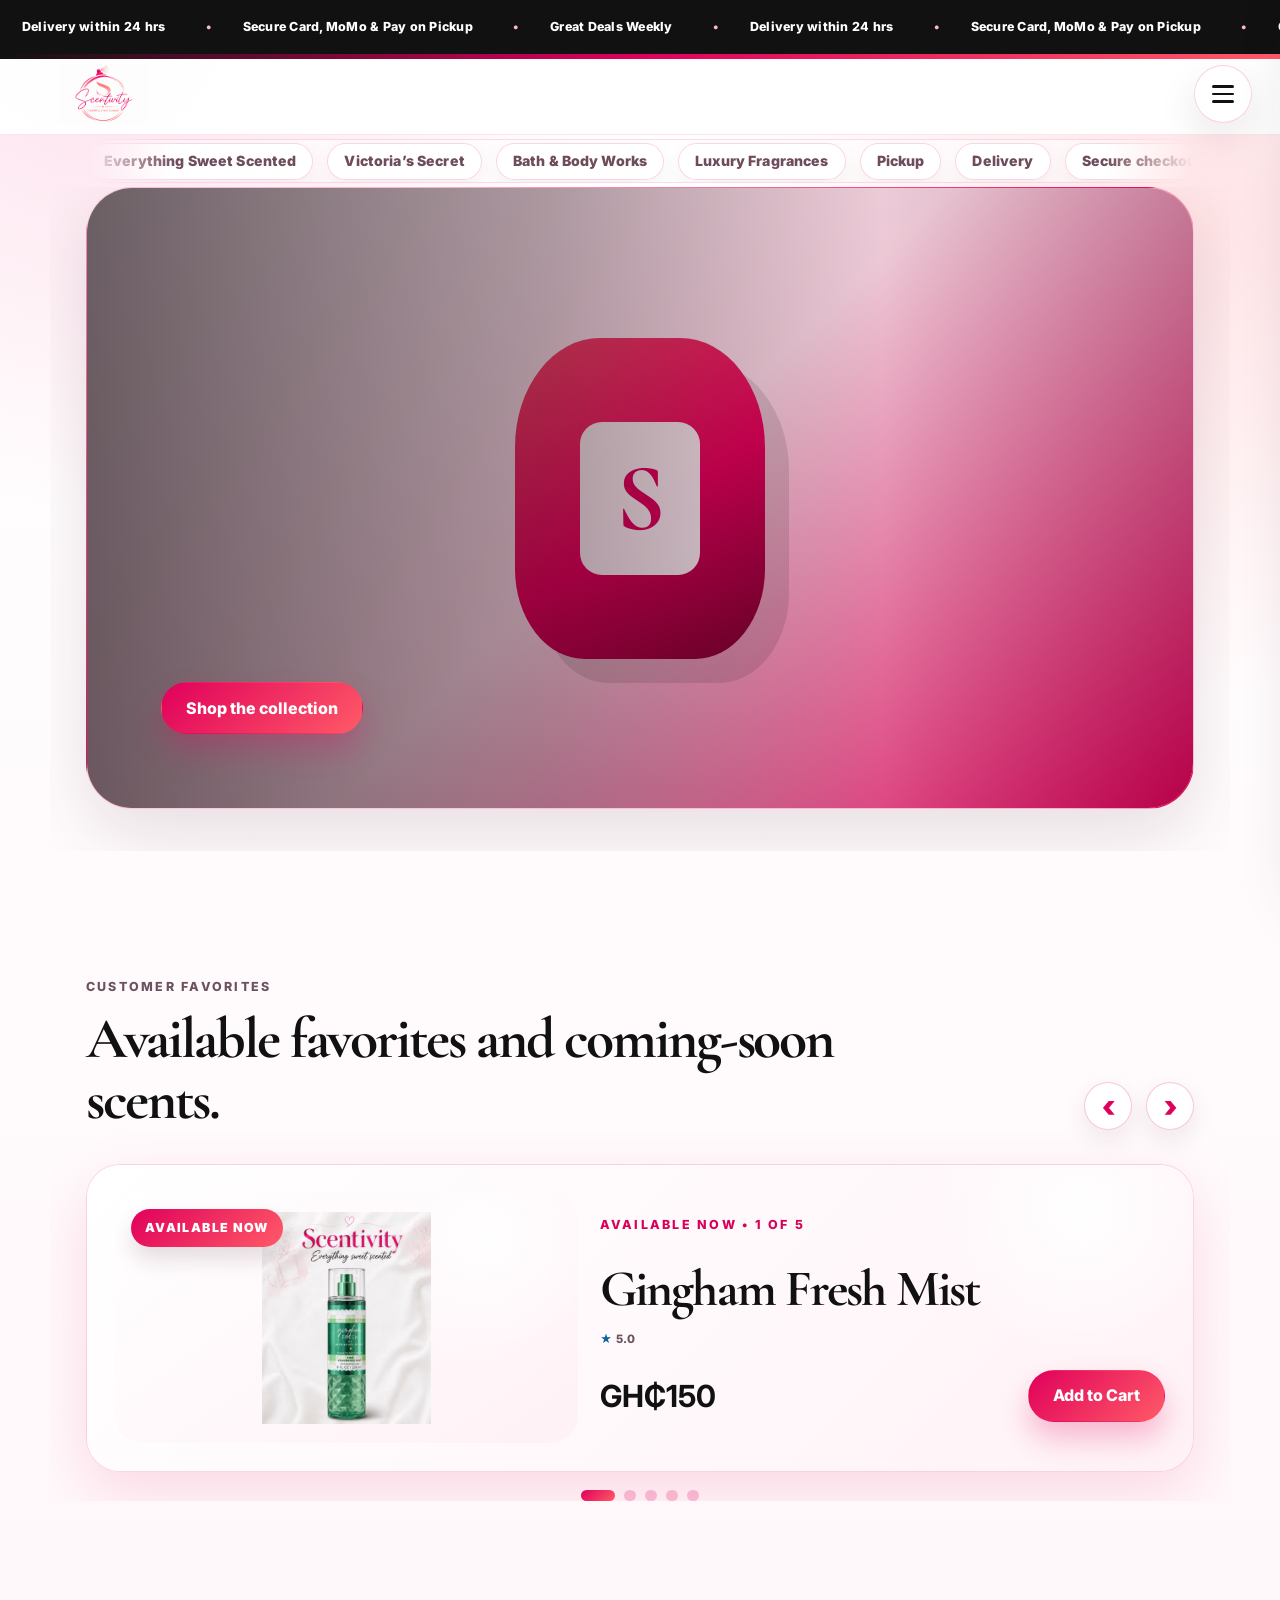
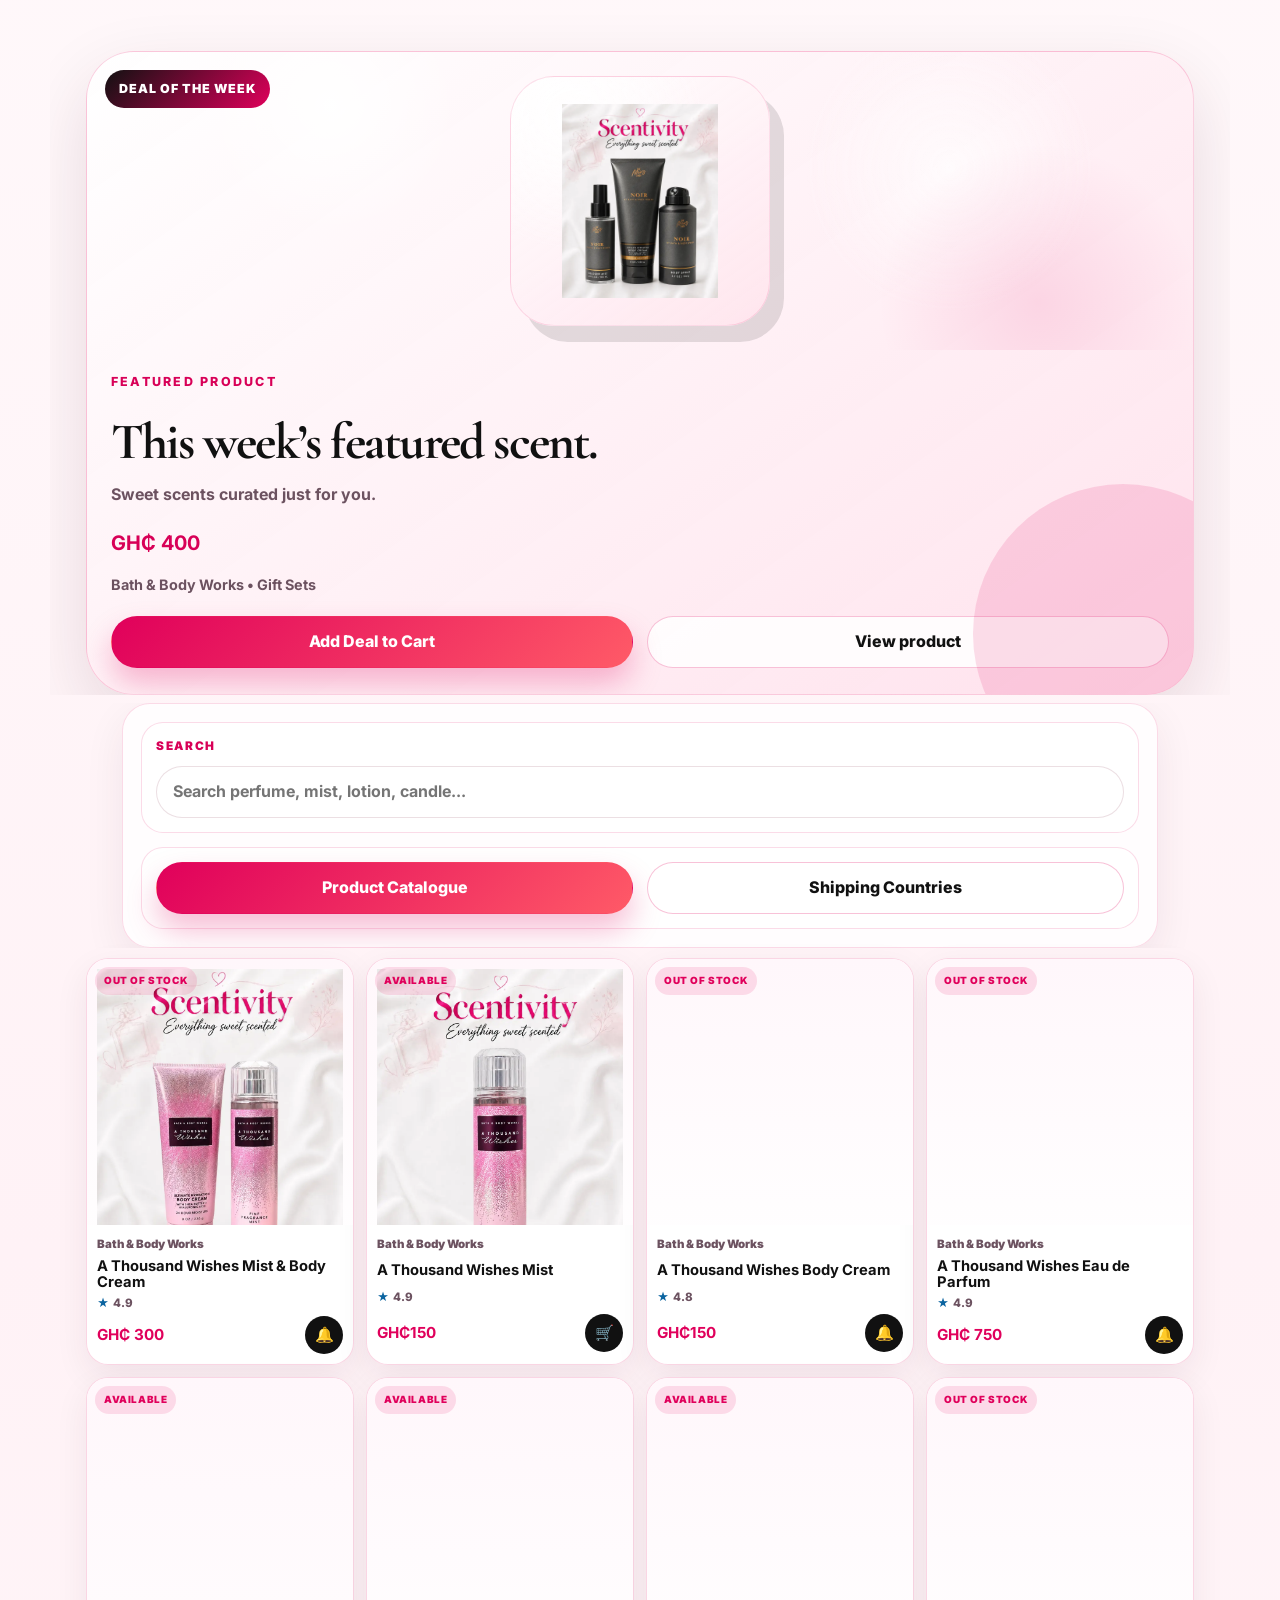
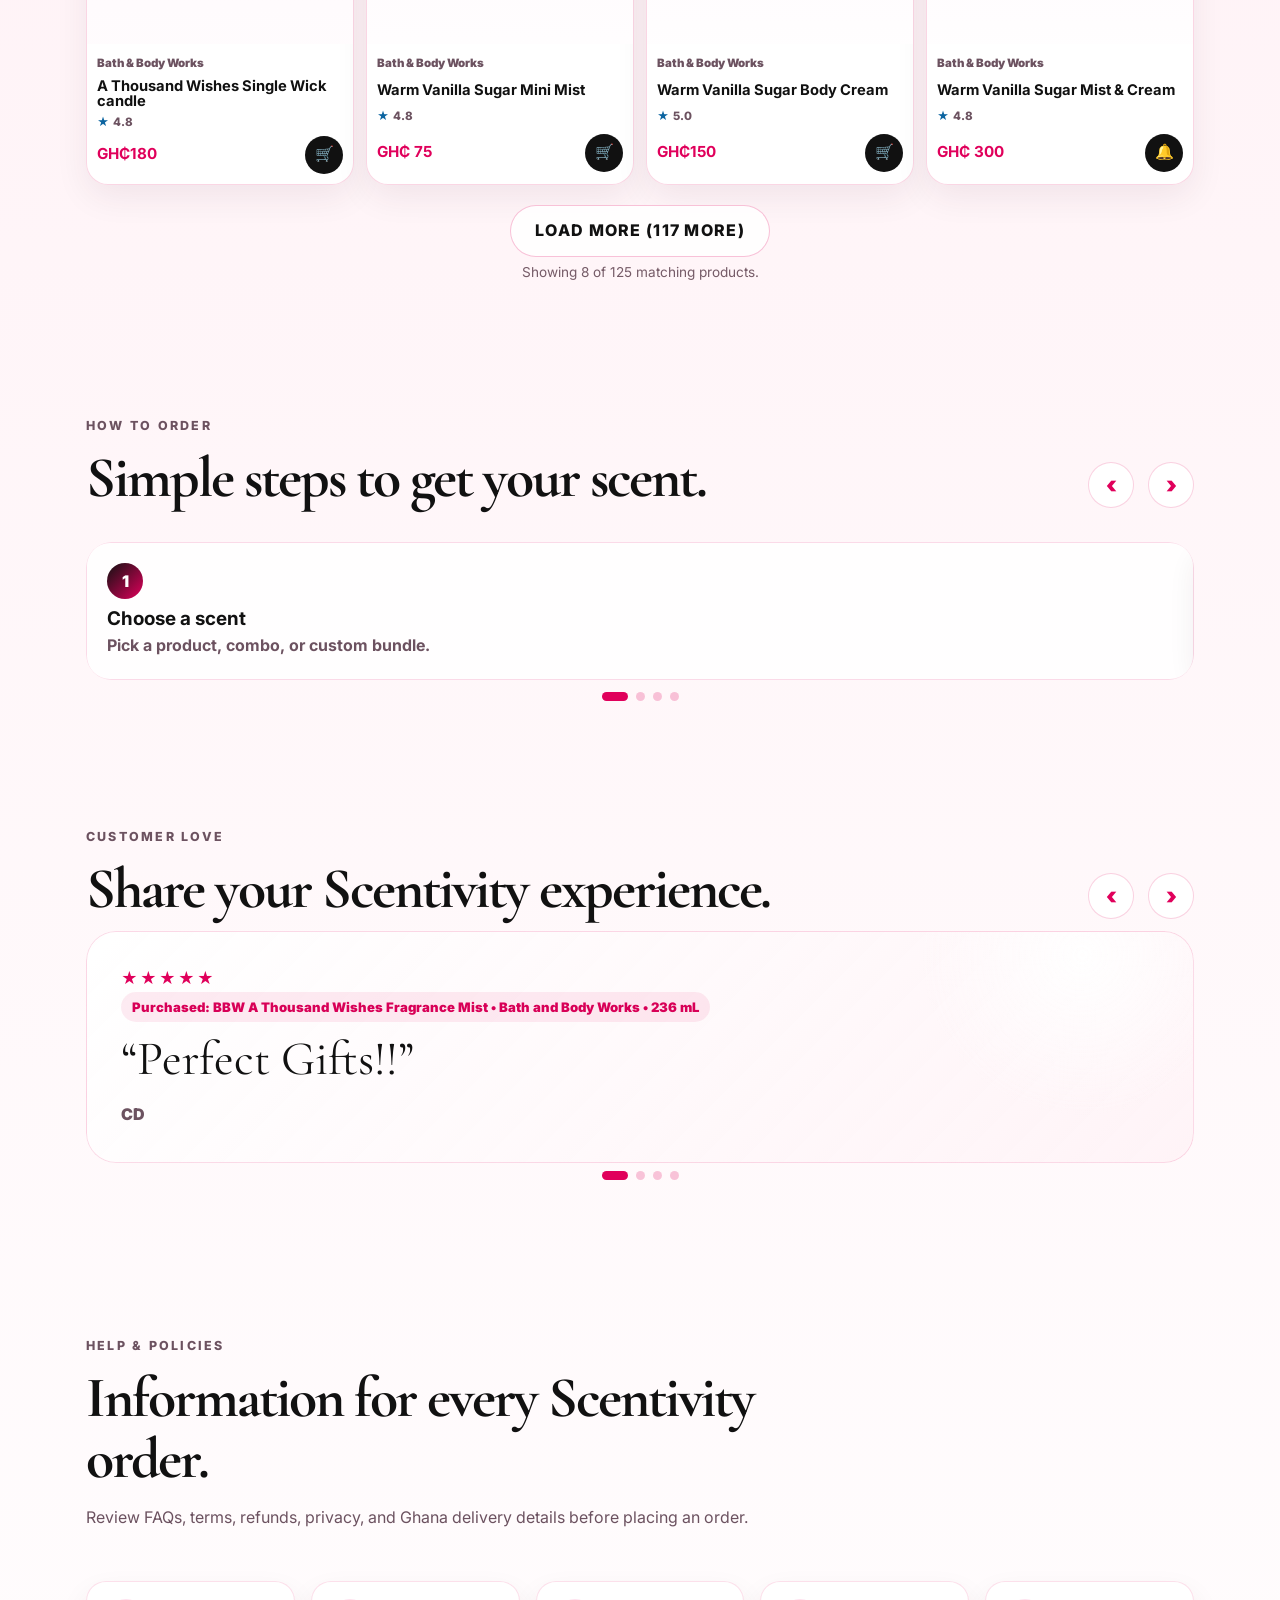
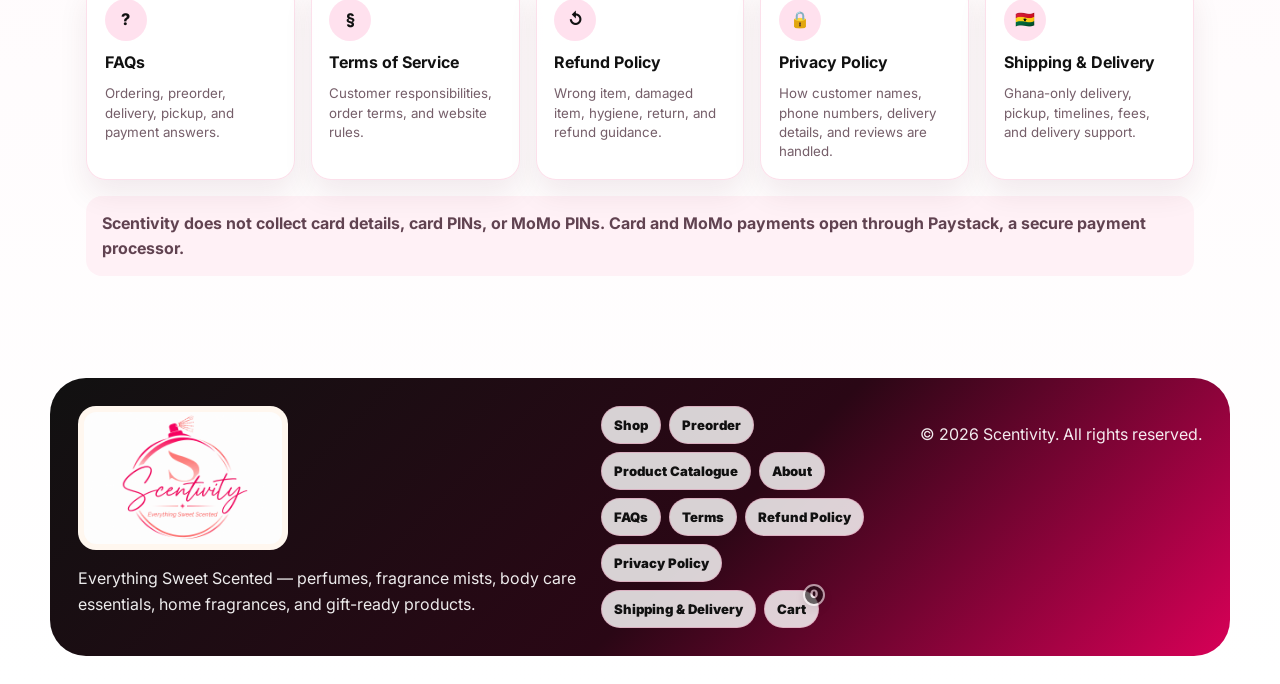
==== commit c2c752ee: "Add files via upload" ====
--- a/index.html
+++ b/index.html
@@ -255,7 +255,7 @@
           <article>
             <span>3</span>
             <h3>Choose payment</h3>
-            <p>Use Card, MoMo, or Pay on pickup.</p>
+            <p>Use Card or MoMo.</p>
           </article>
           <article>
             <span>4</span>
@@ -390,7 +390,7 @@
       <div class="check-list">
         <p>✓ Perfumes, fragrance mists, body care essentials, home fragrances, candles, room sprays, and car fragrances</p>
         <p>✓ Product requests, WhatsApp support, and Instagram updates</p>
-        <p>✓ Easy cart checkout with pickup, delivery, combo discounts, Card/MoMo payment, and pay on pickup</p>
+        <p>✓ Easy cart checkout with pickup, delivery, combo discounts, and Card/MoMo payment</p>
       </div>
     </div>
   </div>
@@ -559,7 +559,6 @@
         <select name="paymentMethod" id="paymentMethod" required>
           <option value="card">Card</option>
           <option value="momo">MoMo</option>
-          <option value="pay_on_pickup">Pay on pickup</option>
         </select>
       </label>
 
@@ -570,7 +569,7 @@
 
       <button class="btn primary checkout-submit" type="submit">Proceed to Checkout</button>
       <p class="payment-status" id="paymentStatus" aria-live="polite"></p>
-      <p class="payment-security-note">Scentivity does not collect card details, card PINs, or MoMo PINs on this website. Card and MoMo payments open through Paystack, a secure payment processor. Pay on pickup can be selected for pickup or delivery arrangements.</p>
+      <p class="payment-security-note">Scentivity does not collect card details, card PINs, or MoMo PINs on this website. Card and MoMo payments open through Paystack, a secure payment processor.</p>
     </form>
   </aside>
 
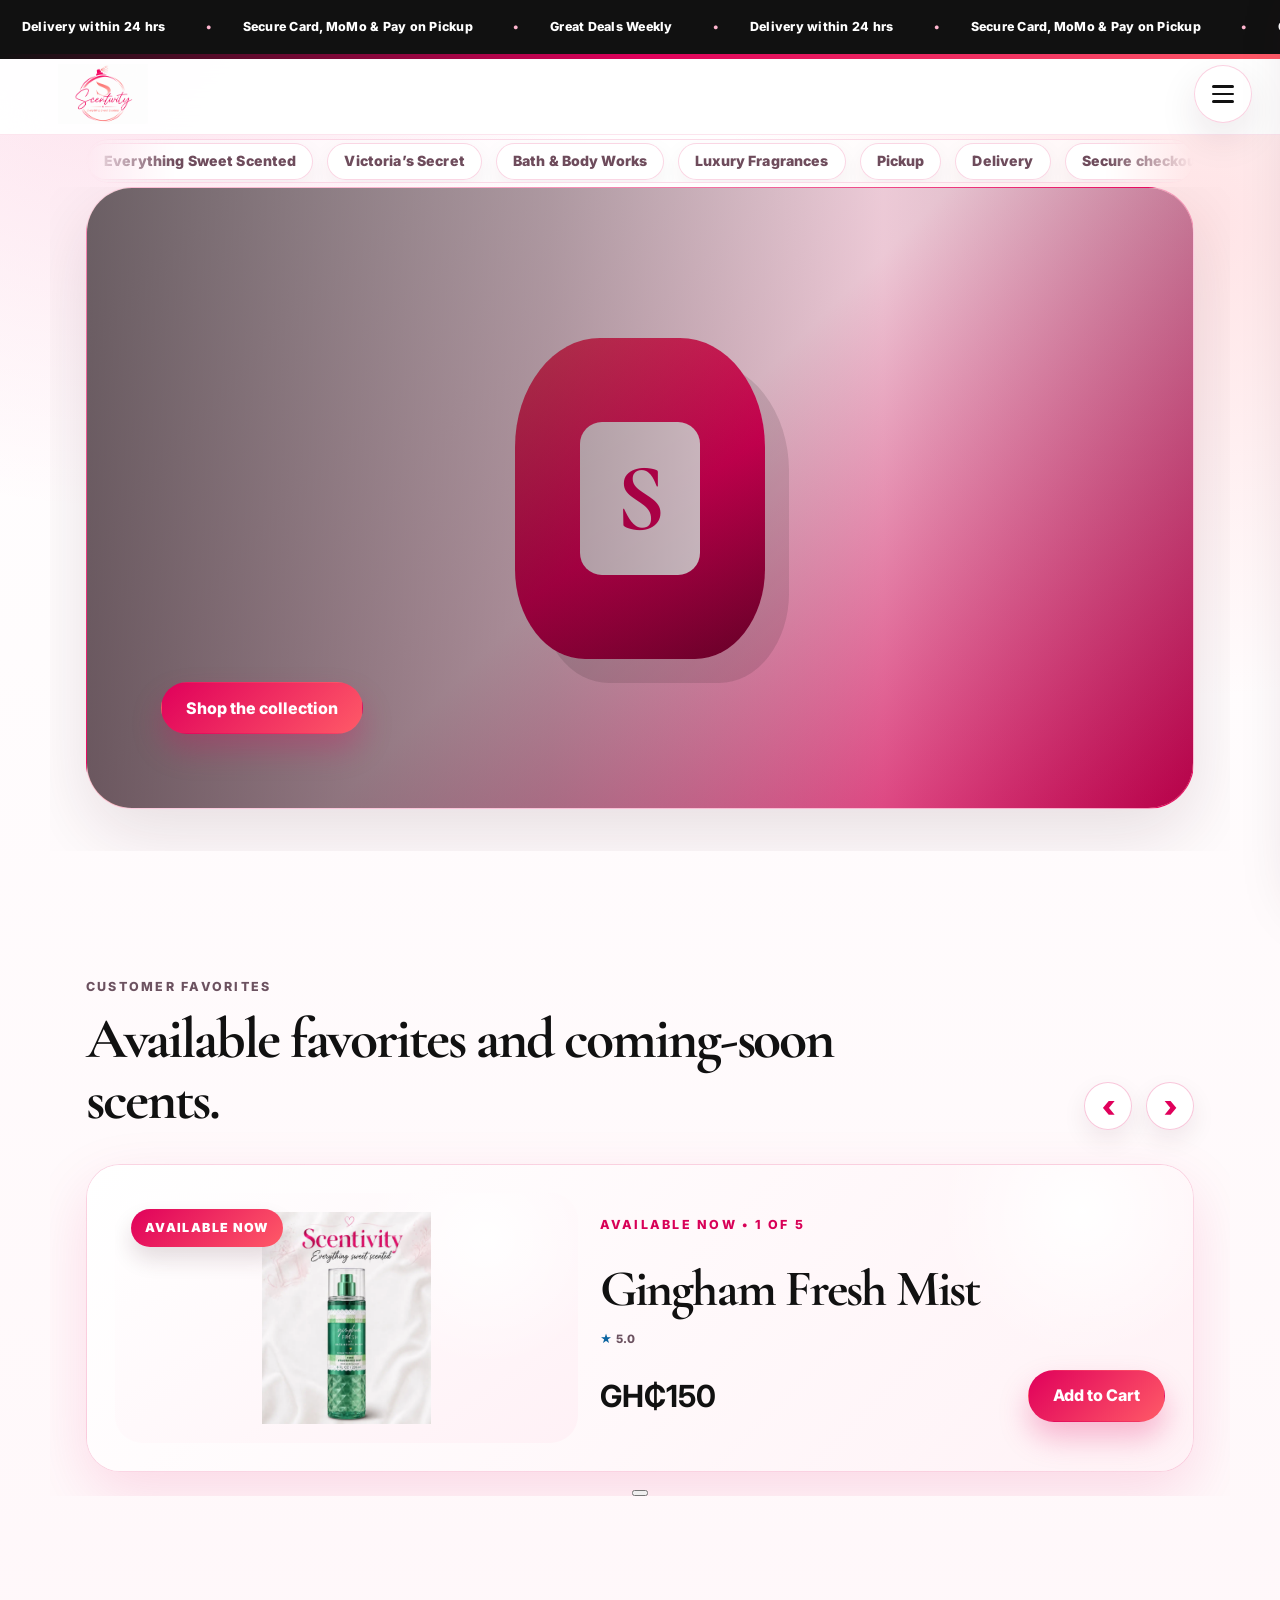
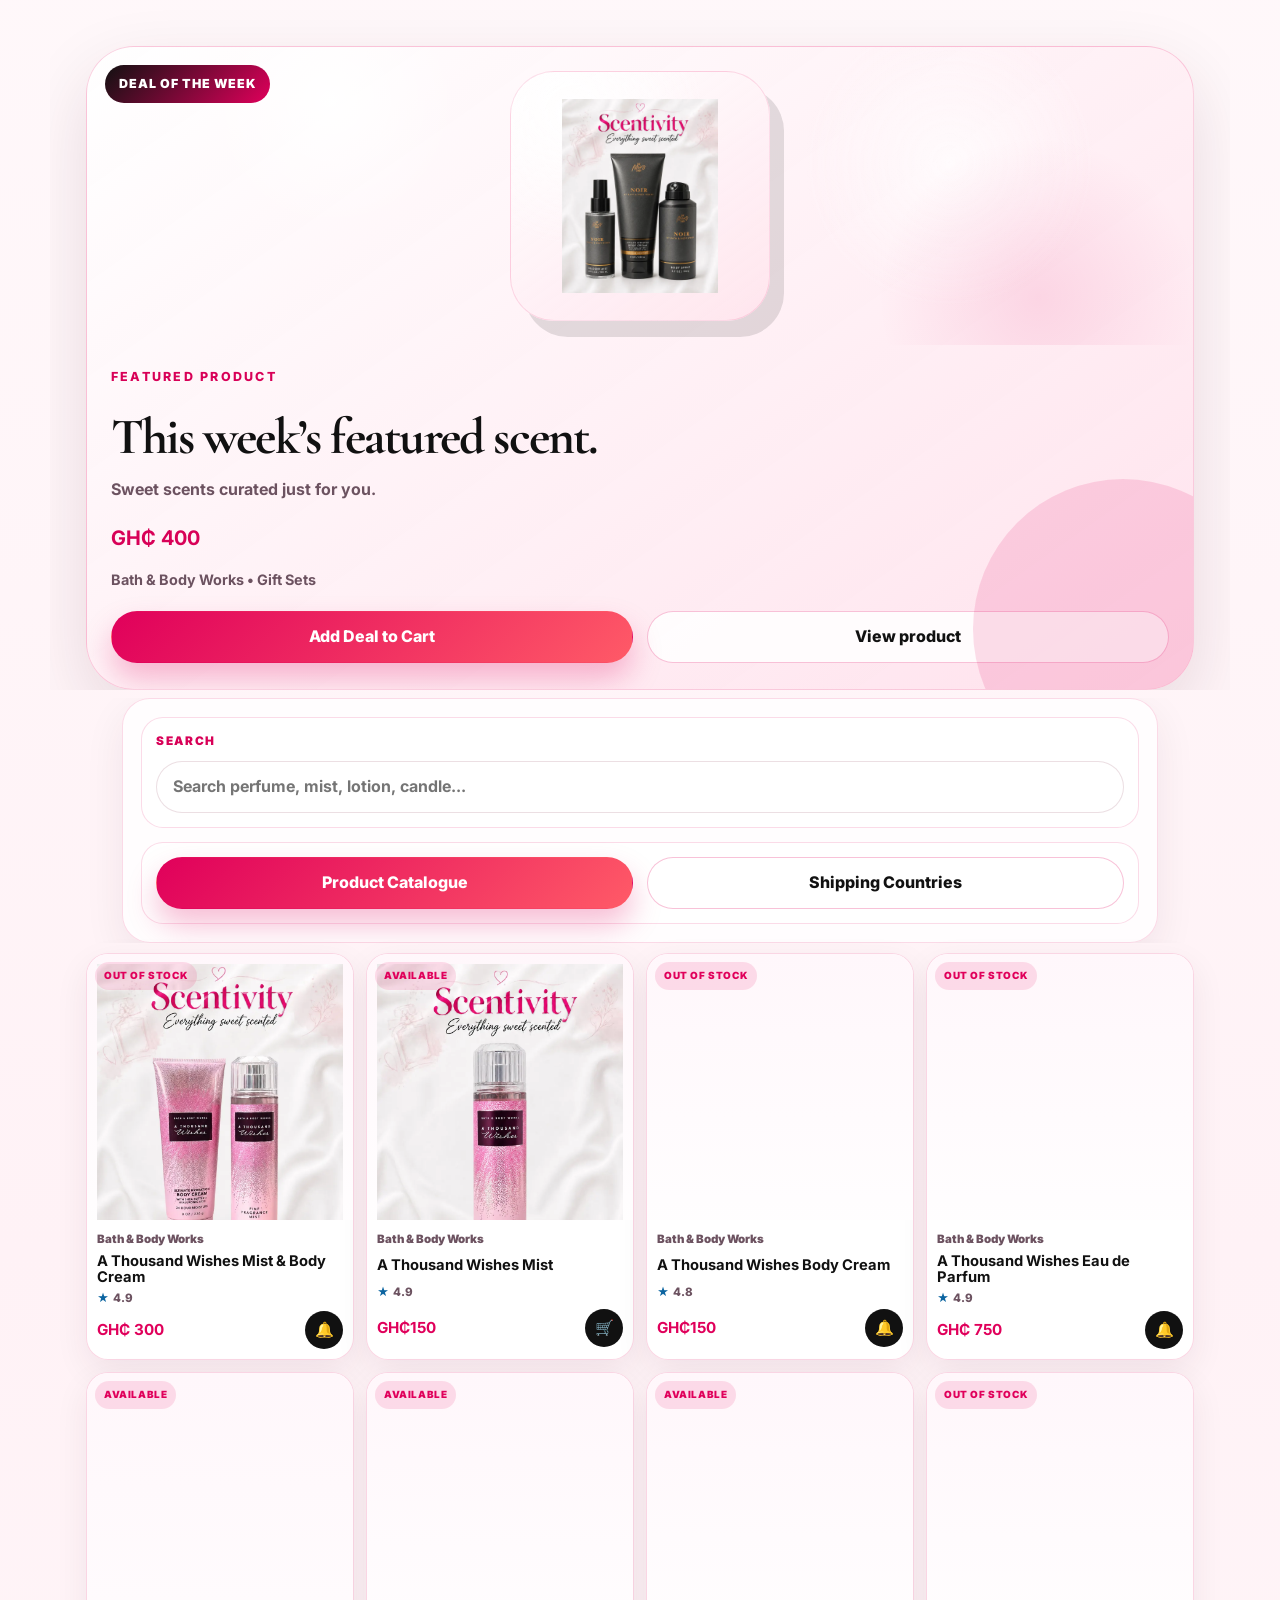
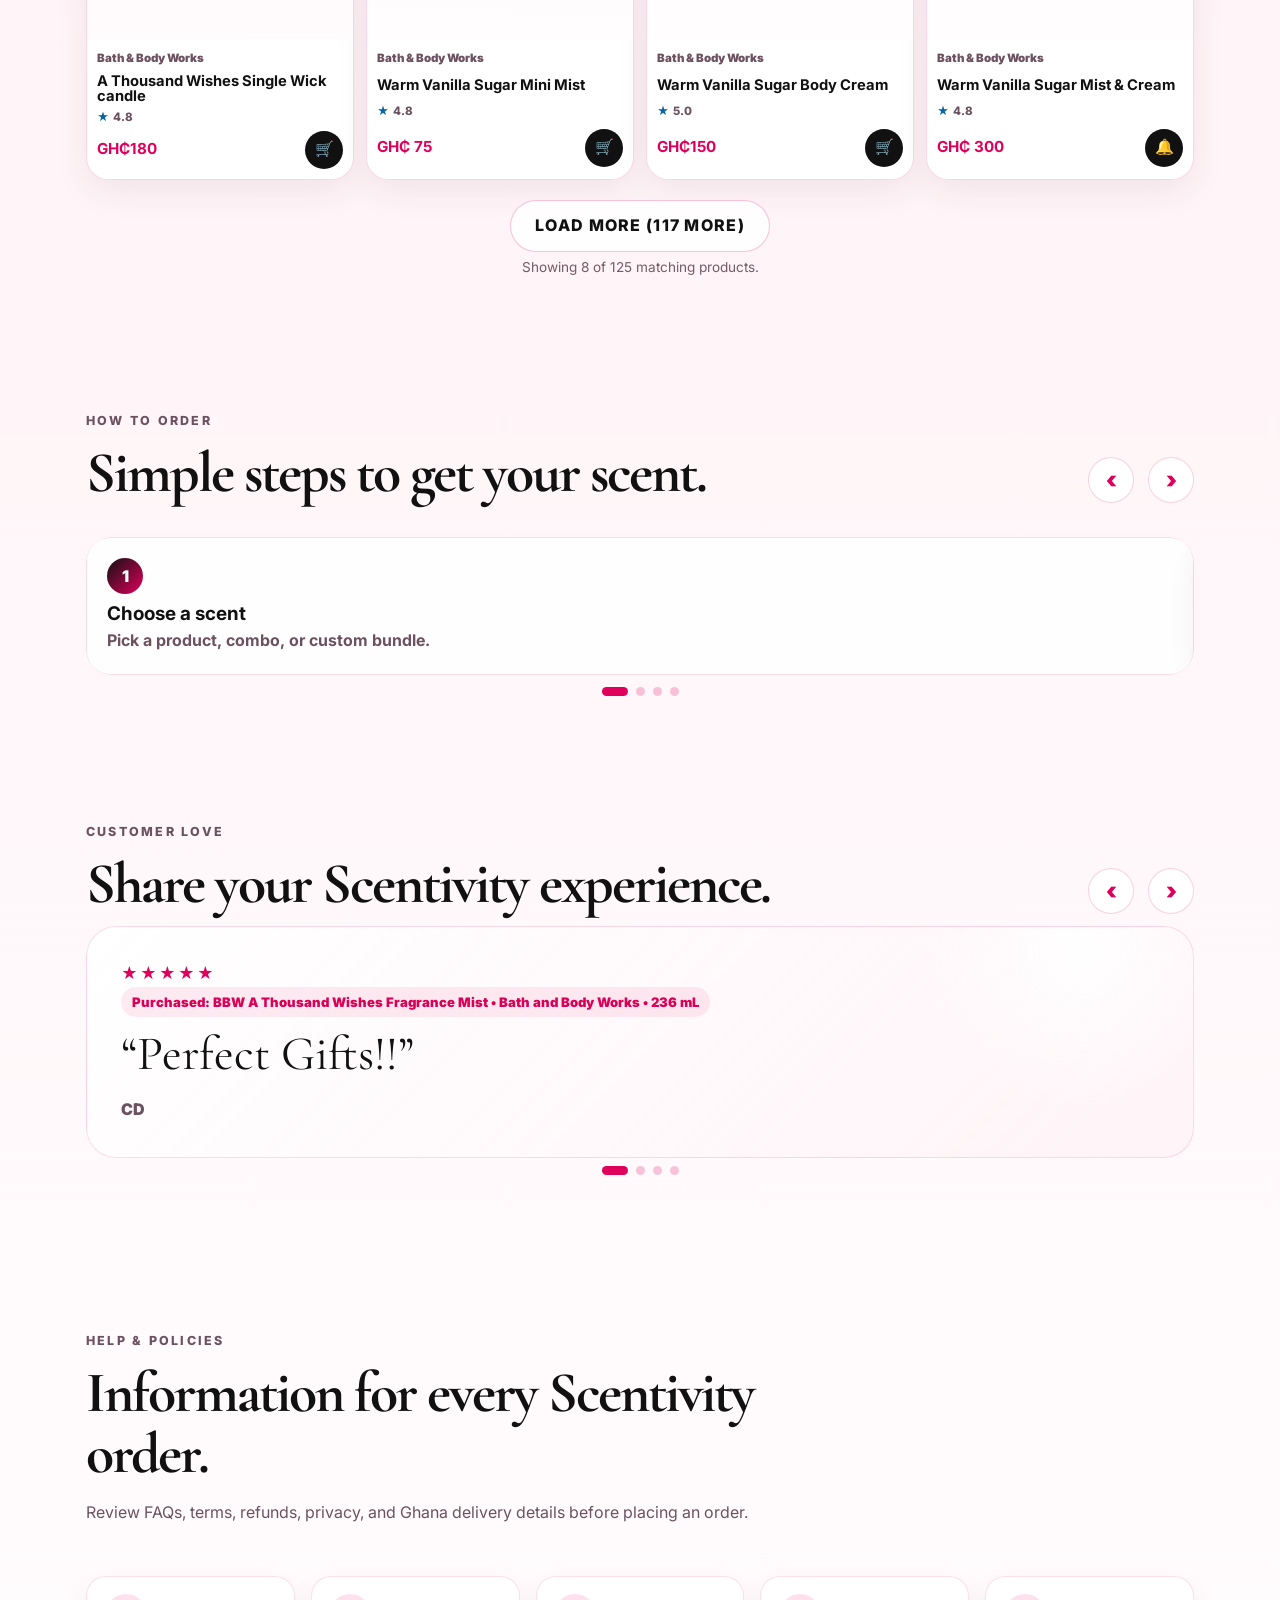
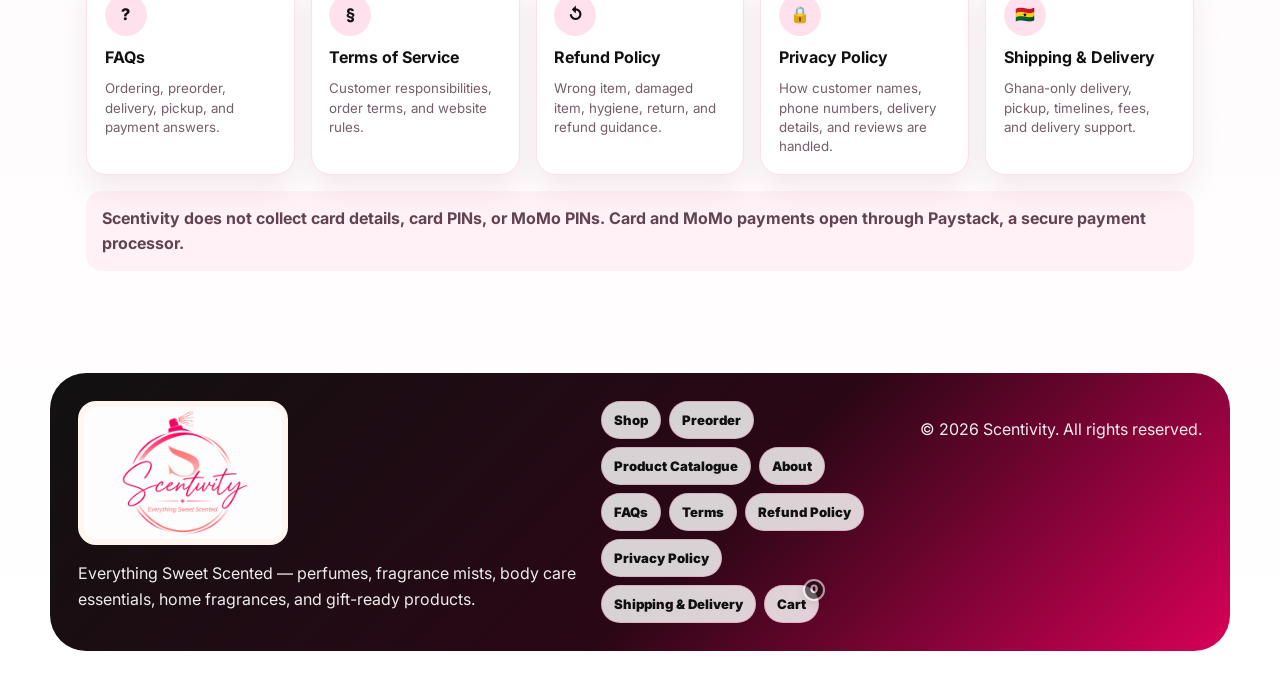
==== commit a523f417: "Add files via upload" ====
--- a/index.html
+++ b/index.html
@@ -799,5 +799,6 @@
   <script src="scentivity-stock-cart-limit-20260805.js?v=stock-limit-v2-20260805" defer></script>
   <script src="scentivity-stock-safe-checkout-20260805.js?v=auto-stock-limit-20260805" defer></script>
   <script src="scentivity-clear-cart-after-checkout-20260808.js?v=clear-cart-20260808" defer></script>
+  <script src="scentivity-mobile-favorites-loadmore-fix-20260809.js?v=mobile-favorites-loadmore-20260809" defer></script>
 </body>
 </html>
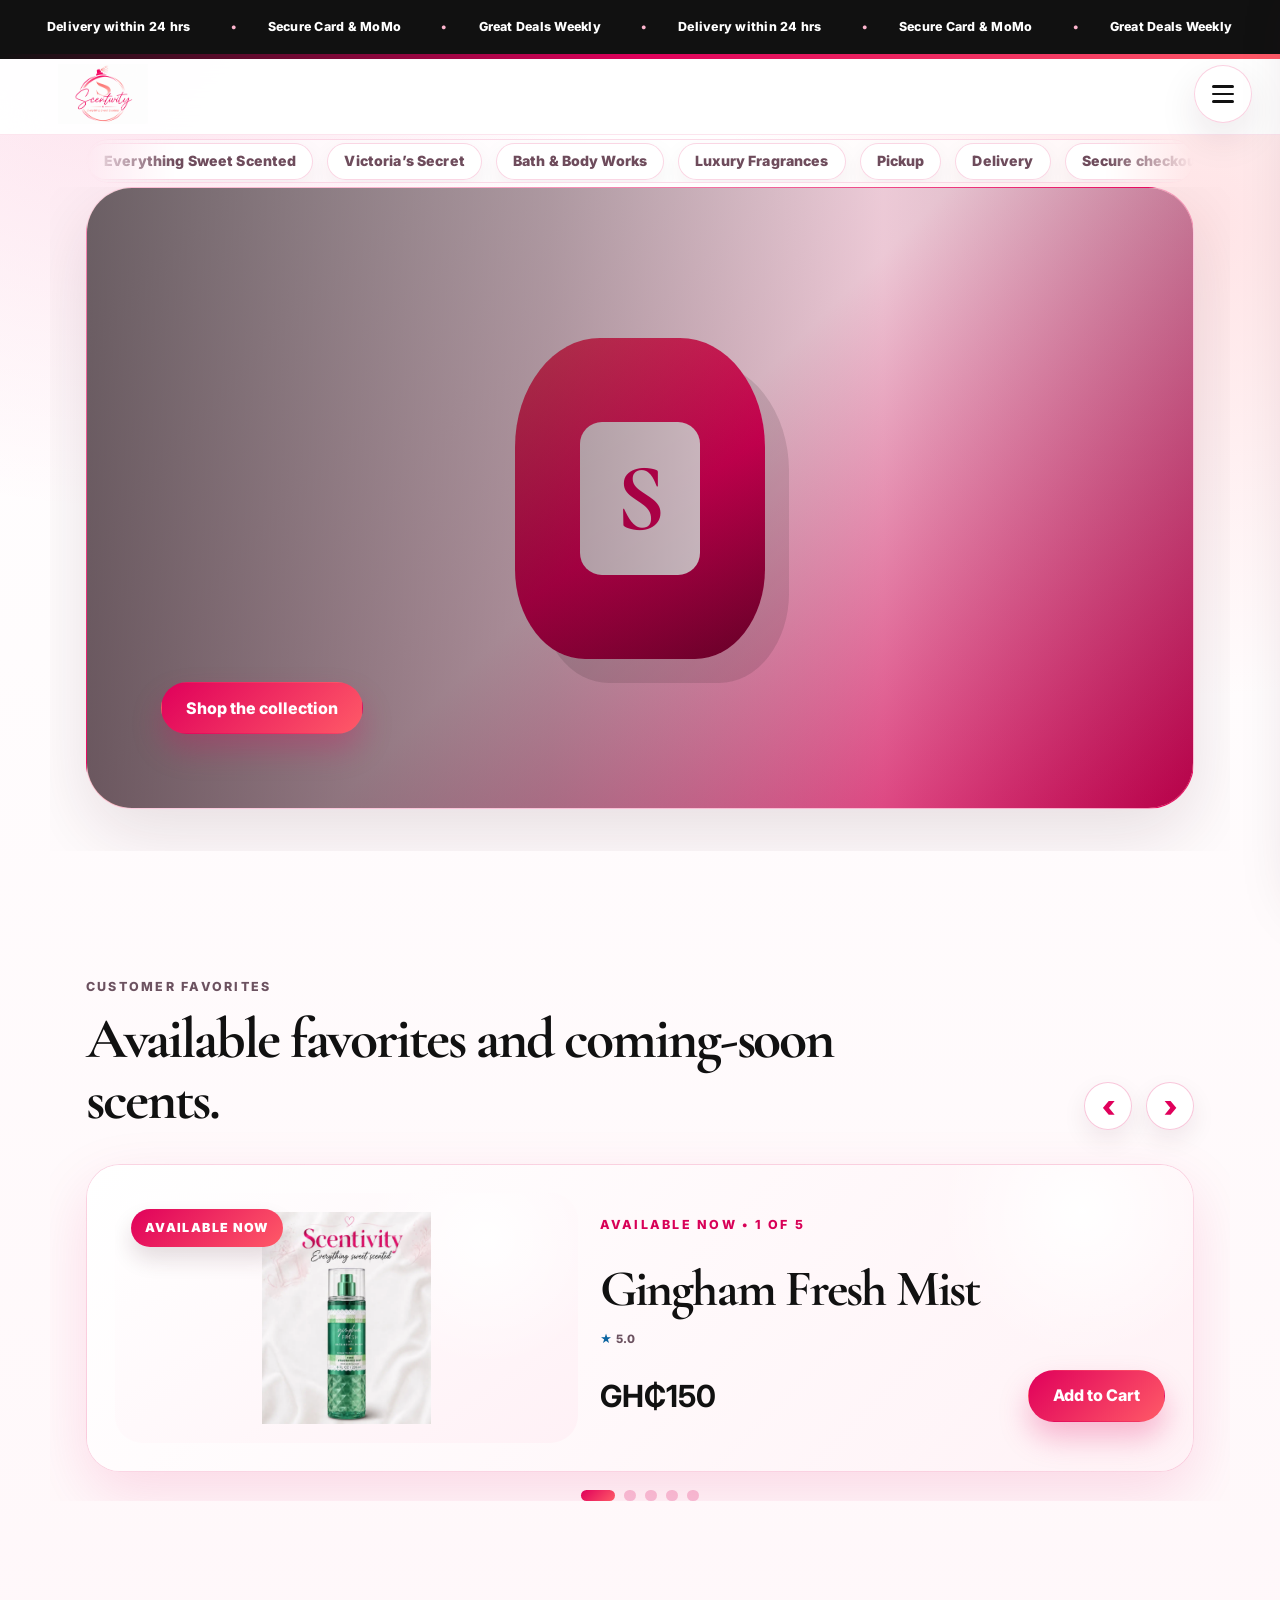
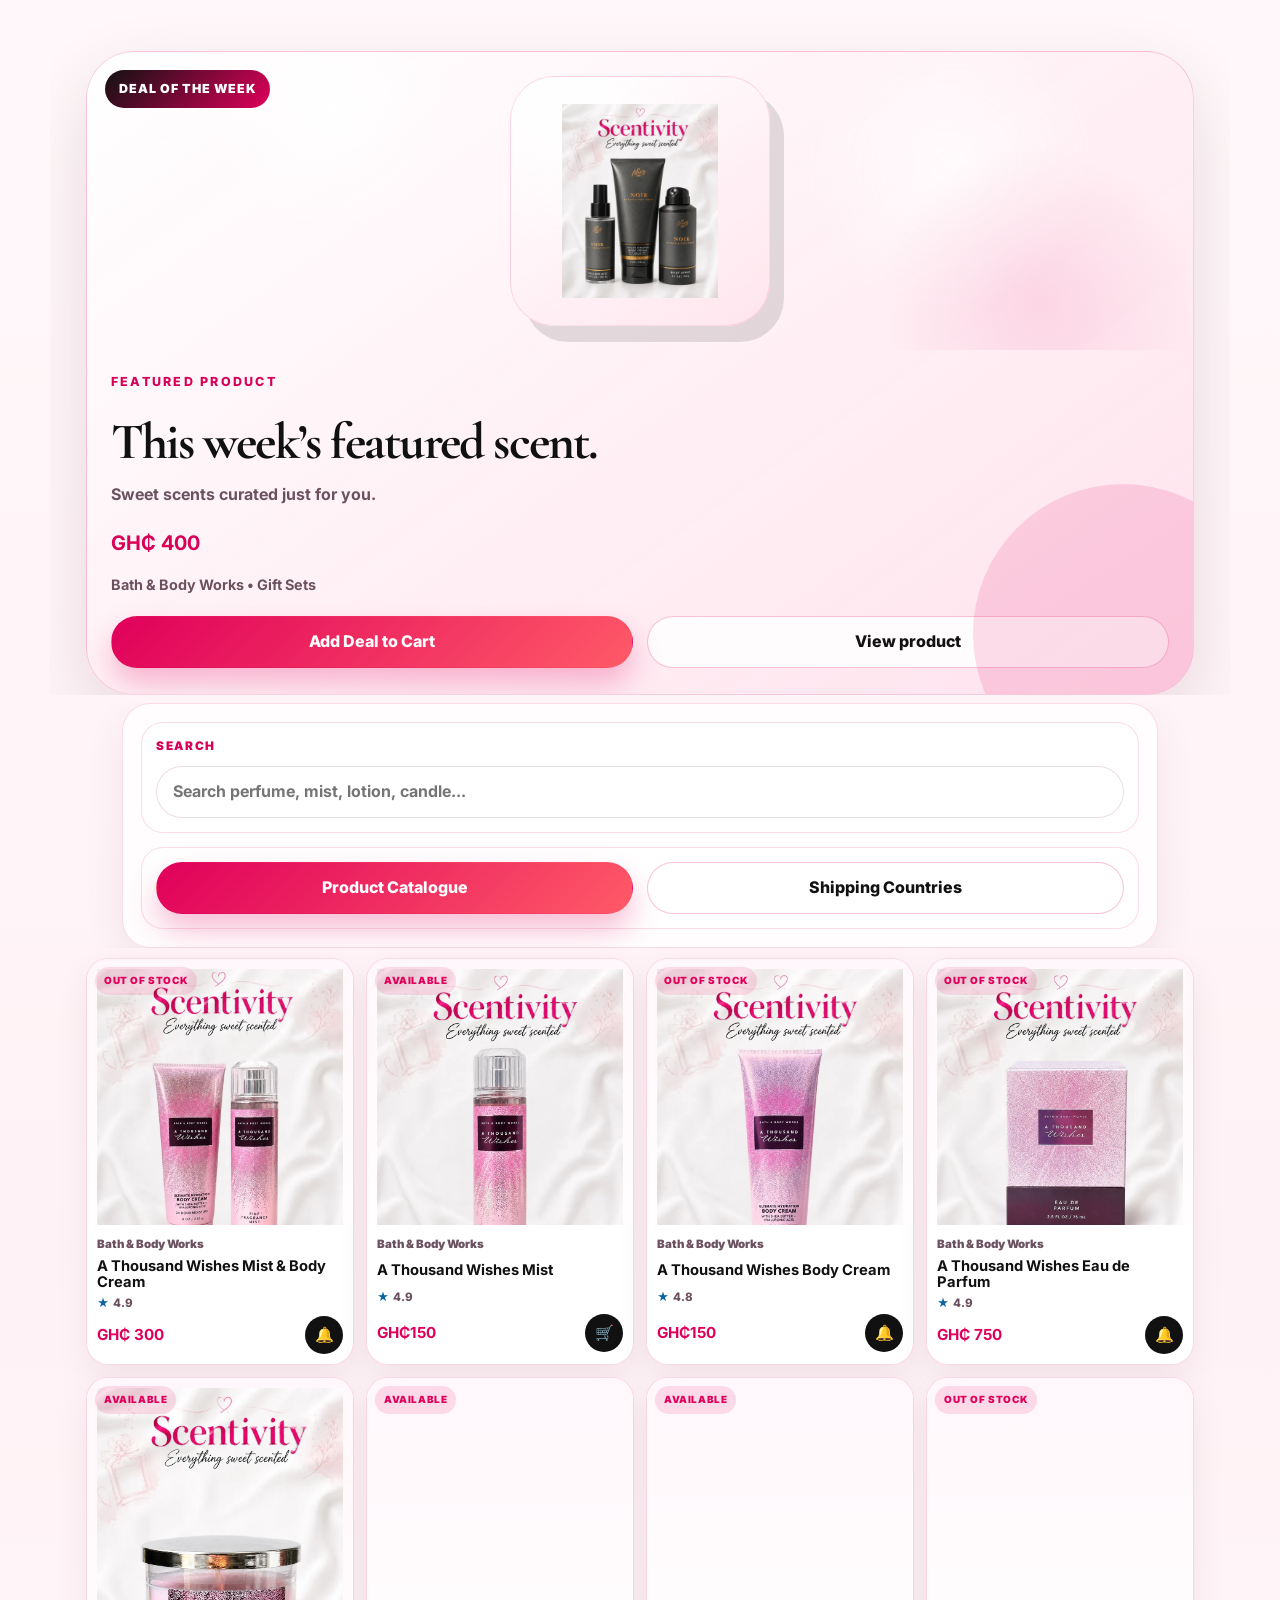
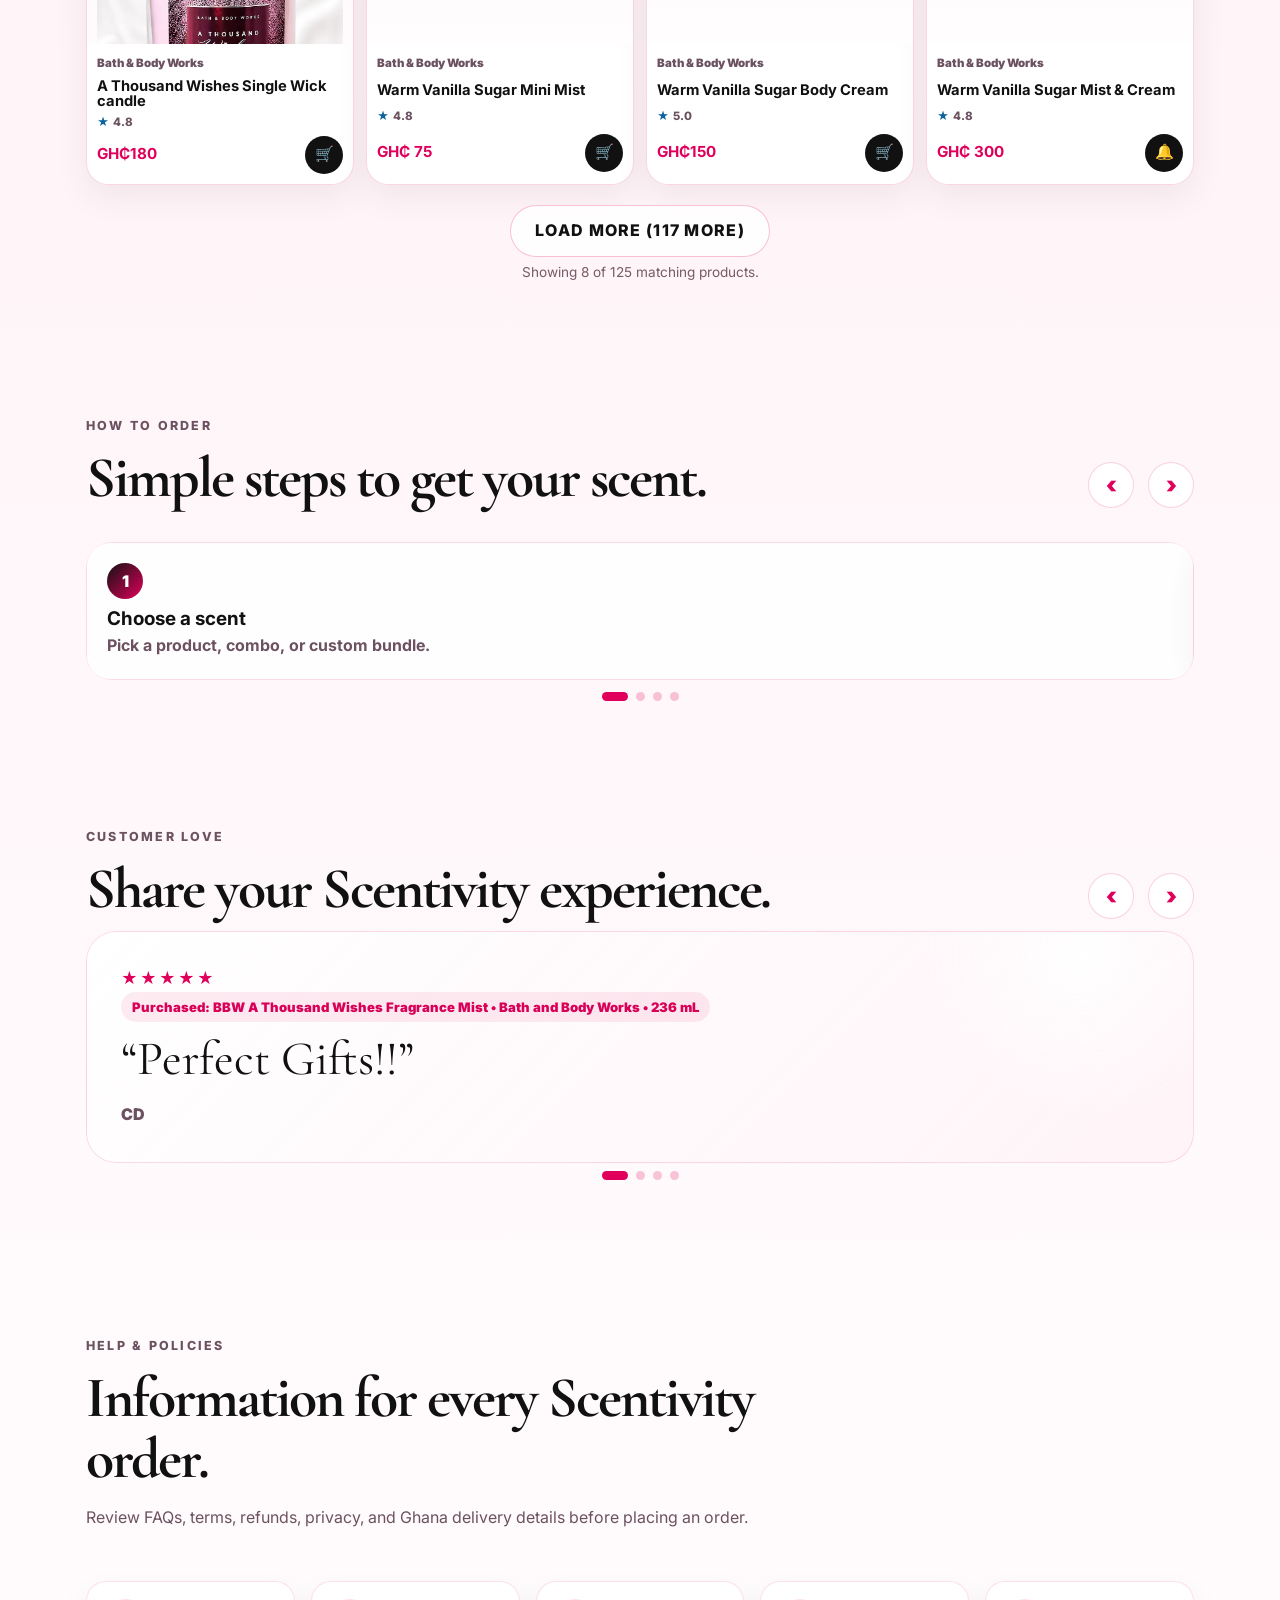
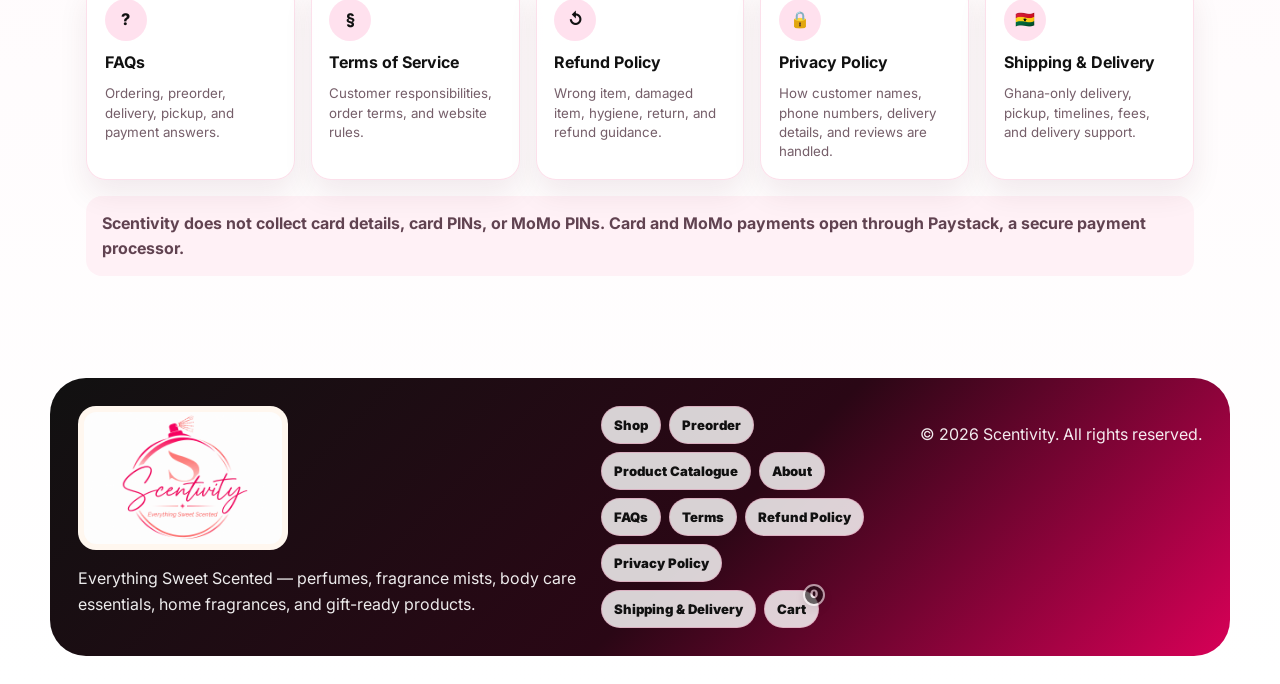
==== commit f257db99: "Add files via upload" ====
--- a/index.html
+++ b/index.html
@@ -20,7 +20,7 @@
 
   <div class="top-promo" role="banner">
     <span>Delivery within 24 hrs</span>
-    <span>Secure Card, MoMo & Pay on Pickup</span>
+    <span>Secure Card & MoMo</span>
     <span>Great Deals Weekly</span>
   </div>
   <header class="site-header" id="top">
@@ -85,8 +85,8 @@
 
     <section class="section homepage-video-section" id="homepageVideoSection" aria-label="Scentivity homepage video">
       <div class="homepage-video-card">
-        <video id="homepageVideo" class="homepage-video" muted loop playsinline webkit-playsinline preload="none" poster="assets/scentivity-video-poster.svg" data-scentivity-lazy-video="true">
-          <source data-src="assets/scentivity-homepage-video.mp4" type="video/mp4" />
+        <video id="homepageVideo" class="homepage-video" muted loop playsinline webkit-playsinline preload="metadata" poster="assets/scentivity-video-poster.svg" data-scentivity-lazy-video="true">
+          <source src="assets/scentivity-homepage-video.mp4" data-src="assets/scentivity-homepage-video.mp4" type="video/mp4" />
         </video>
         <div class="homepage-video-fallback" aria-hidden="true">
           <div class="video-fallback-bottle"><span>S</span></div>
@@ -799,6 +799,6 @@
   <script src="scentivity-stock-cart-limit-20260805.js?v=stock-limit-v2-20260805" defer></script>
   <script src="scentivity-stock-safe-checkout-20260805.js?v=auto-stock-limit-20260805" defer></script>
   <script src="scentivity-clear-cart-after-checkout-20260808.js?v=clear-cart-20260808" defer></script>
-  <script src="scentivity-mobile-favorites-loadmore-fix-20260809.js?v=mobile-favorites-loadmore-20260809" defer></script>
+  <script src="scentivity-mobile-media-cart-fix-20260810.js?v=mobile-media-cart-20260810" defer></script>
 </body>
 </html>
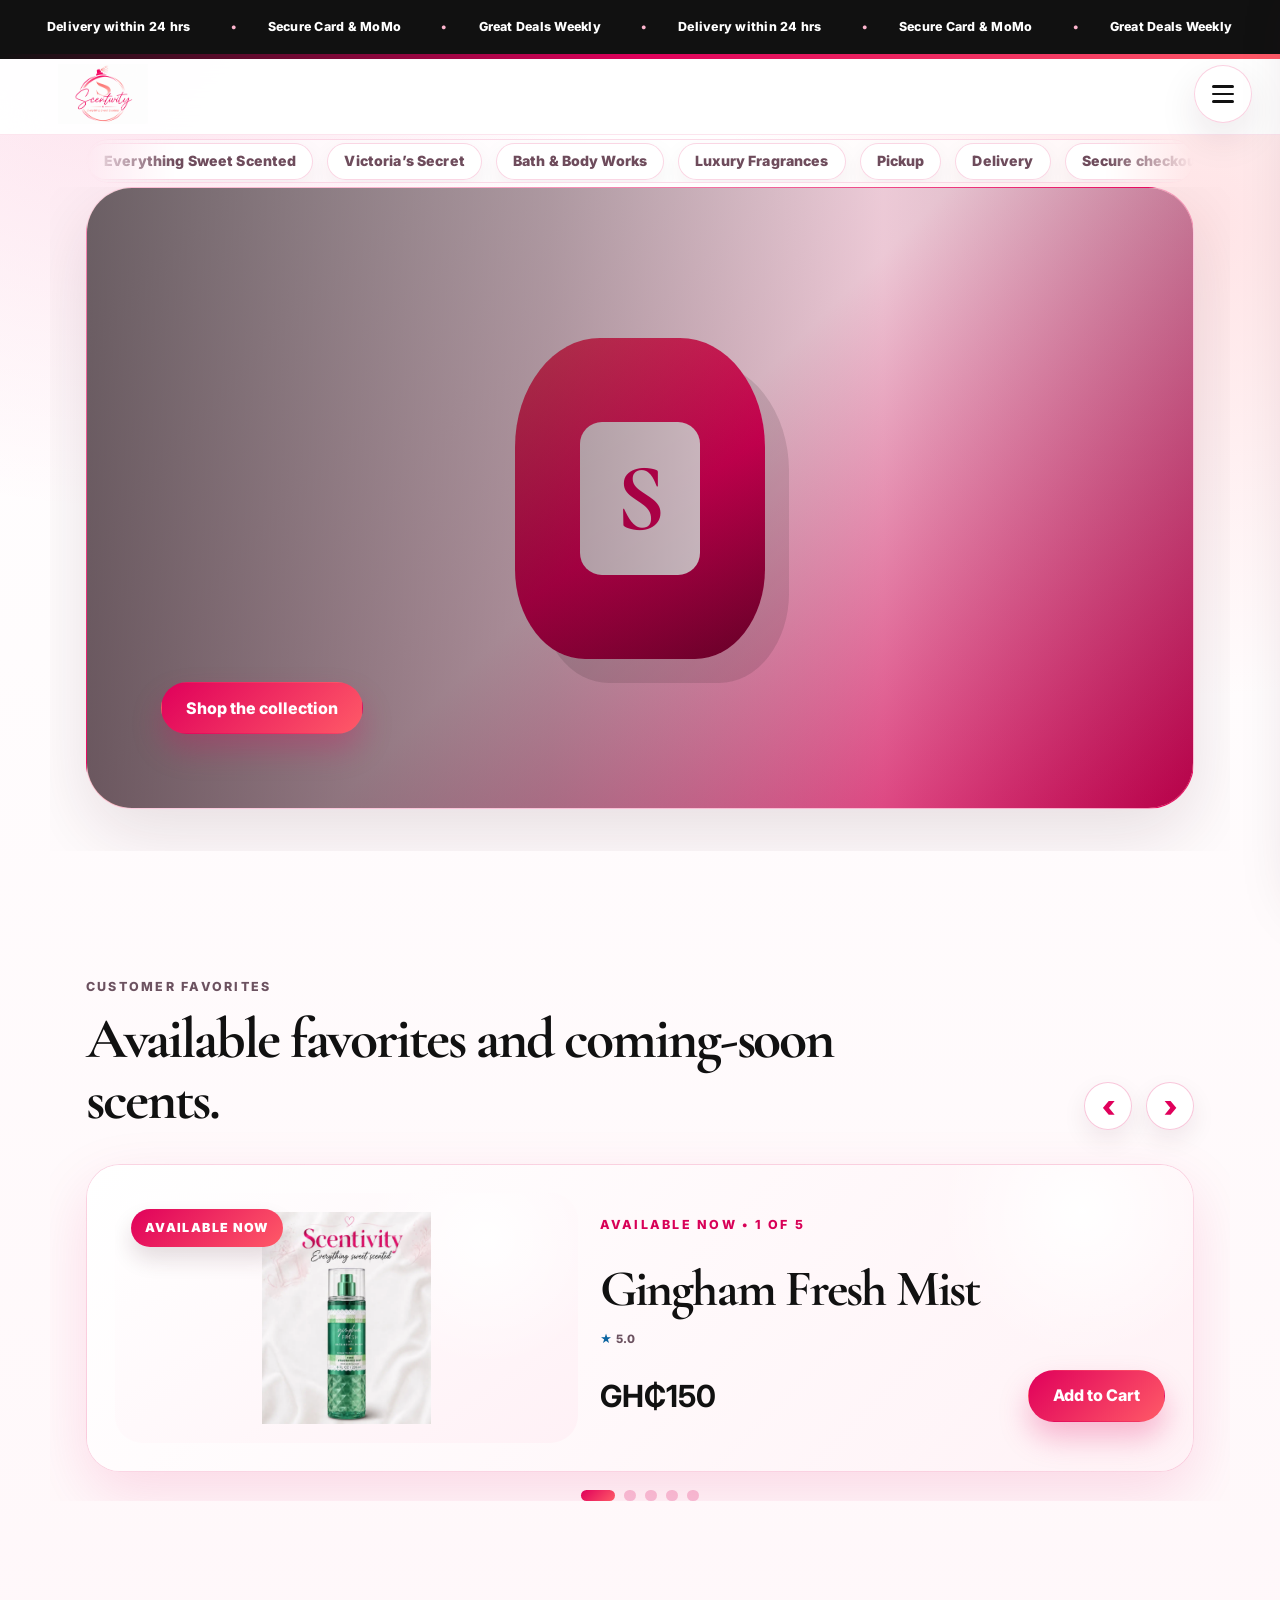
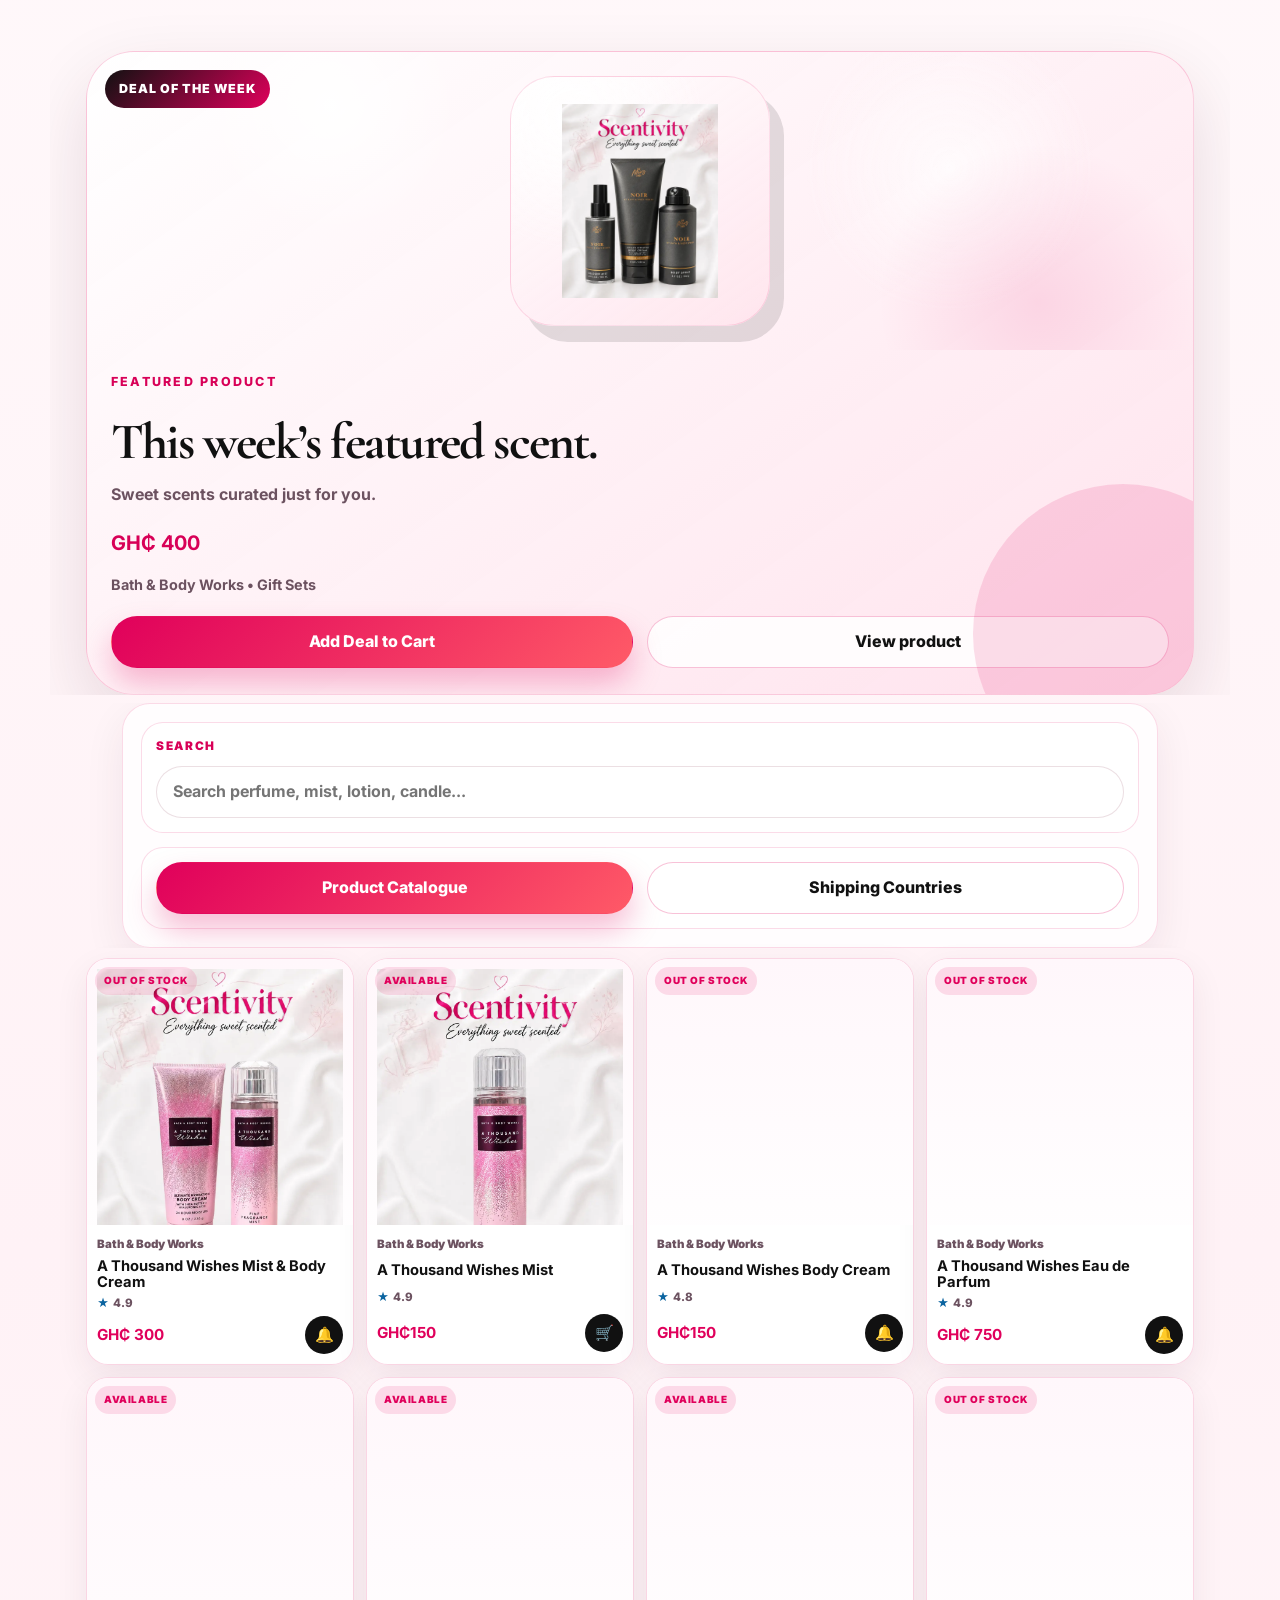
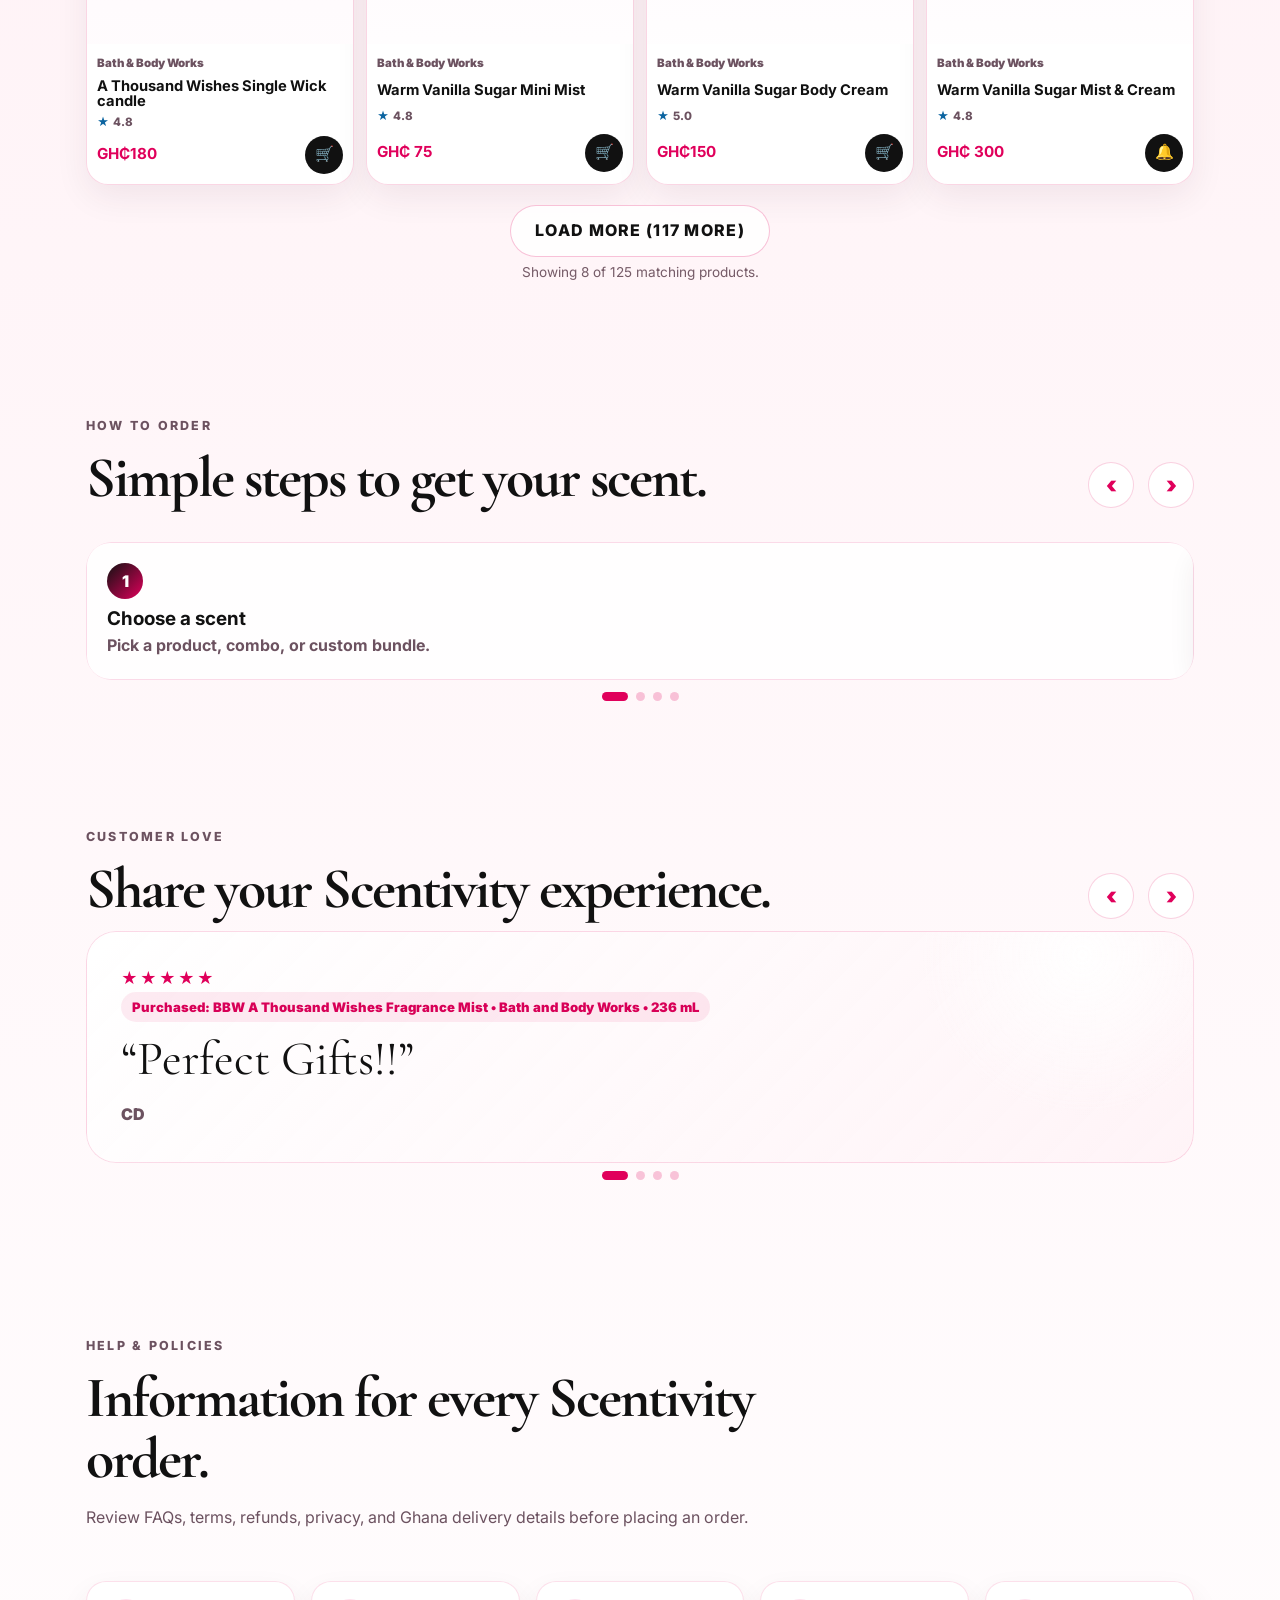
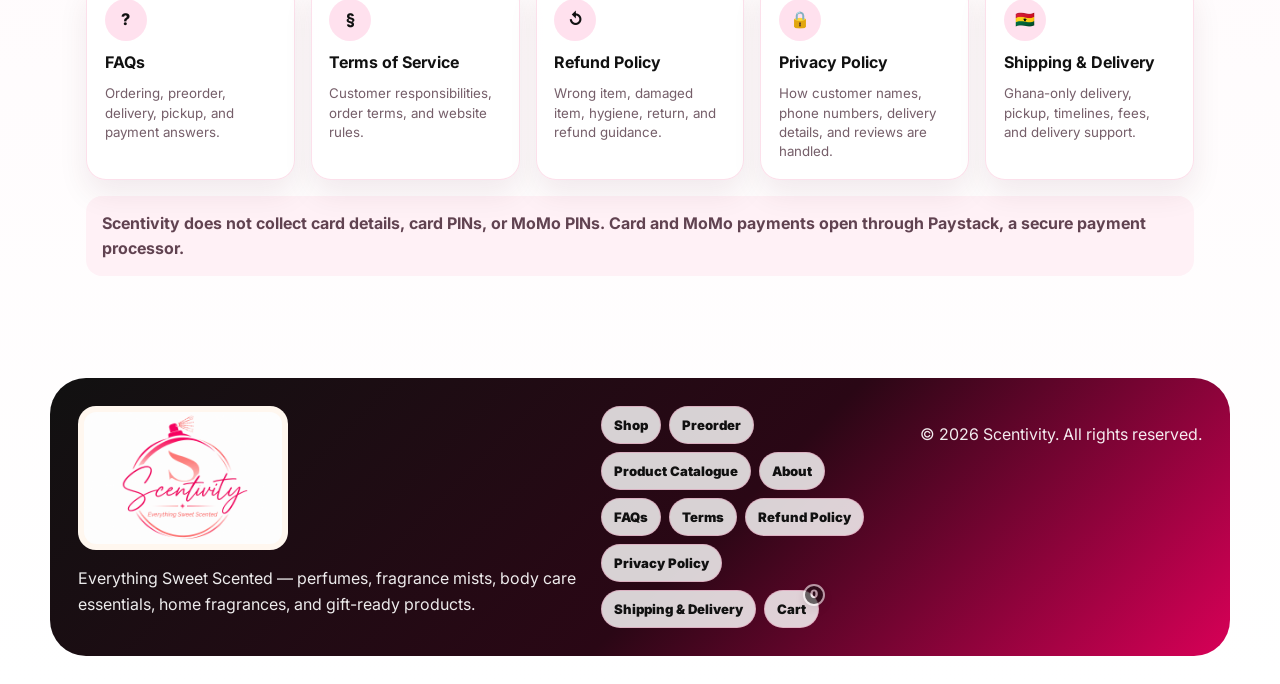
==== commit d46746b6: "Add files via upload" ====
--- a/index.html
+++ b/index.html
@@ -800,5 +800,6 @@
   <script src="scentivity-stock-safe-checkout-20260805.js?v=auto-stock-limit-20260805" defer></script>
   <script src="scentivity-clear-cart-after-checkout-20260808.js?v=clear-cart-20260808" defer></script>
   <script src="scentivity-mobile-media-cart-fix-20260810.js?v=mobile-media-cart-20260810" defer></script>
+  <script src="scentivity-floating-cart-desktop-tablet-20260810.js?v=persistent-cart-20260810" defer></script>
 </body>
 </html>
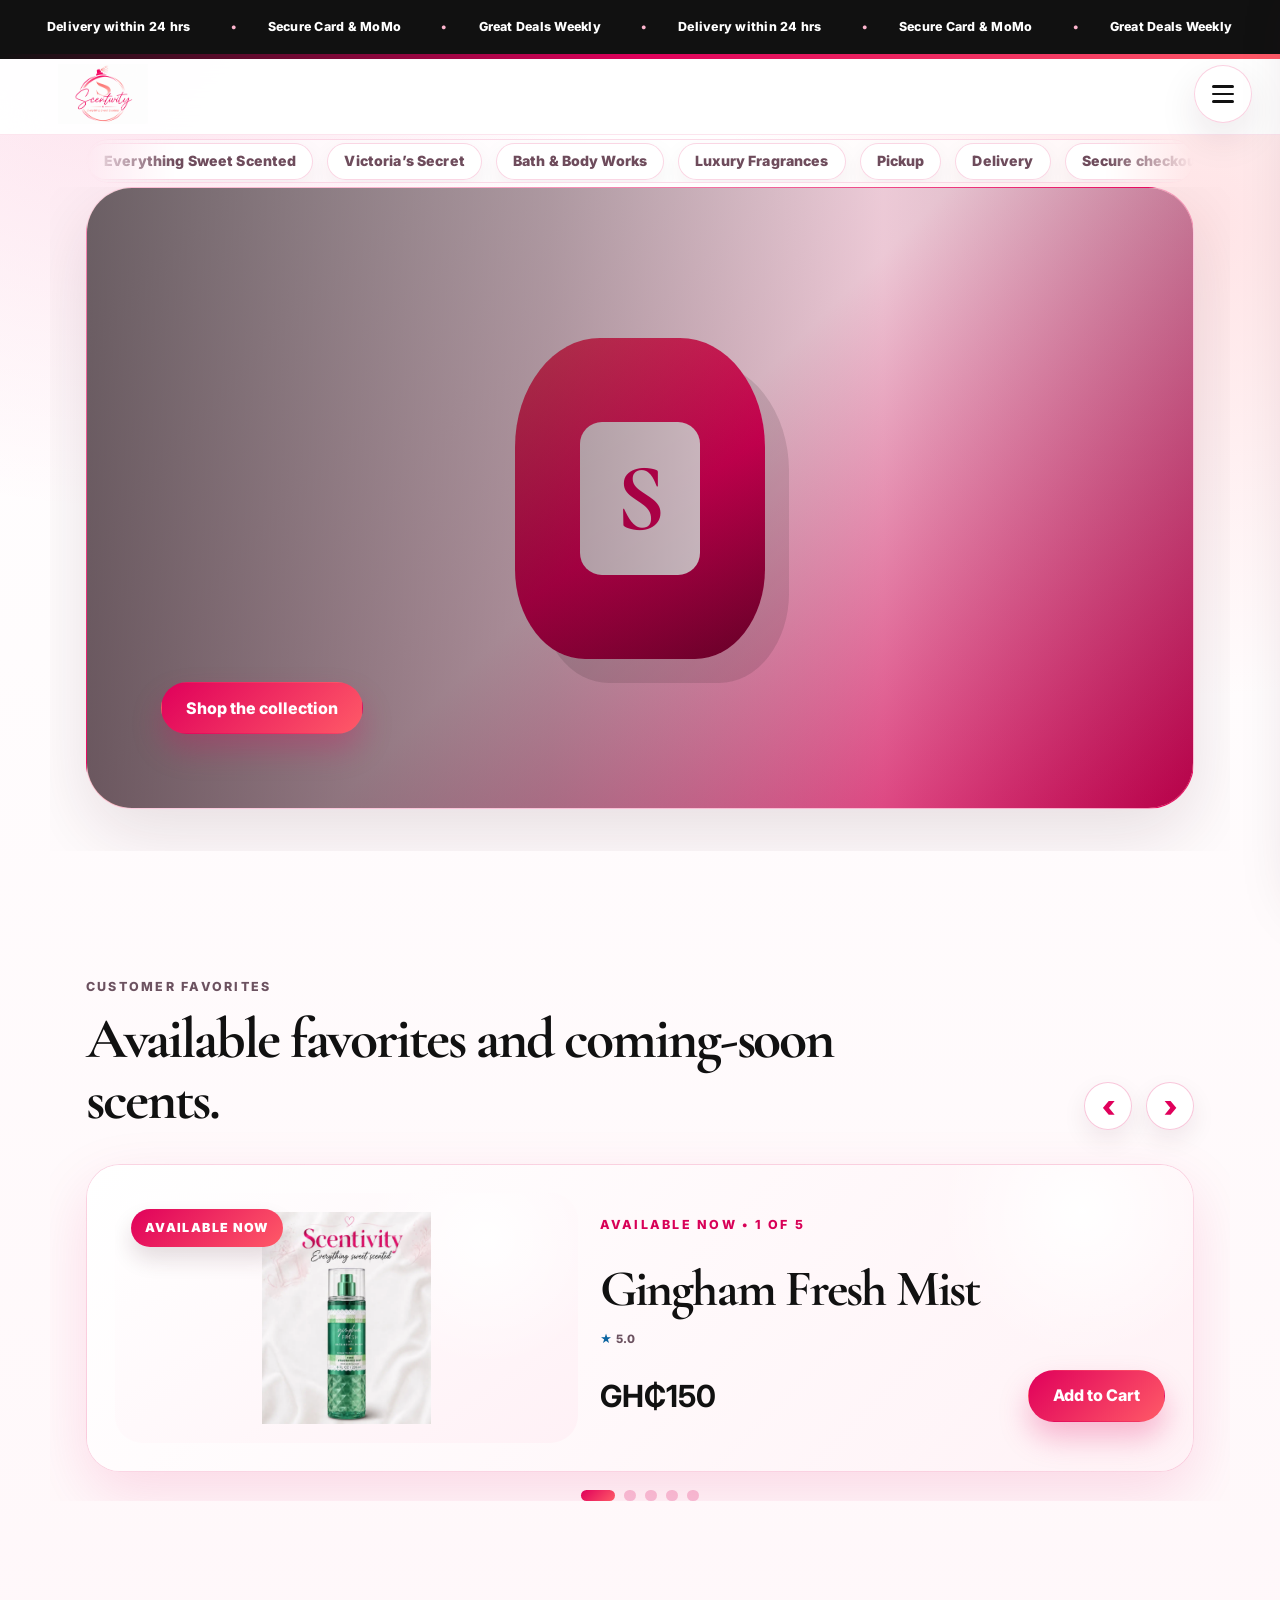
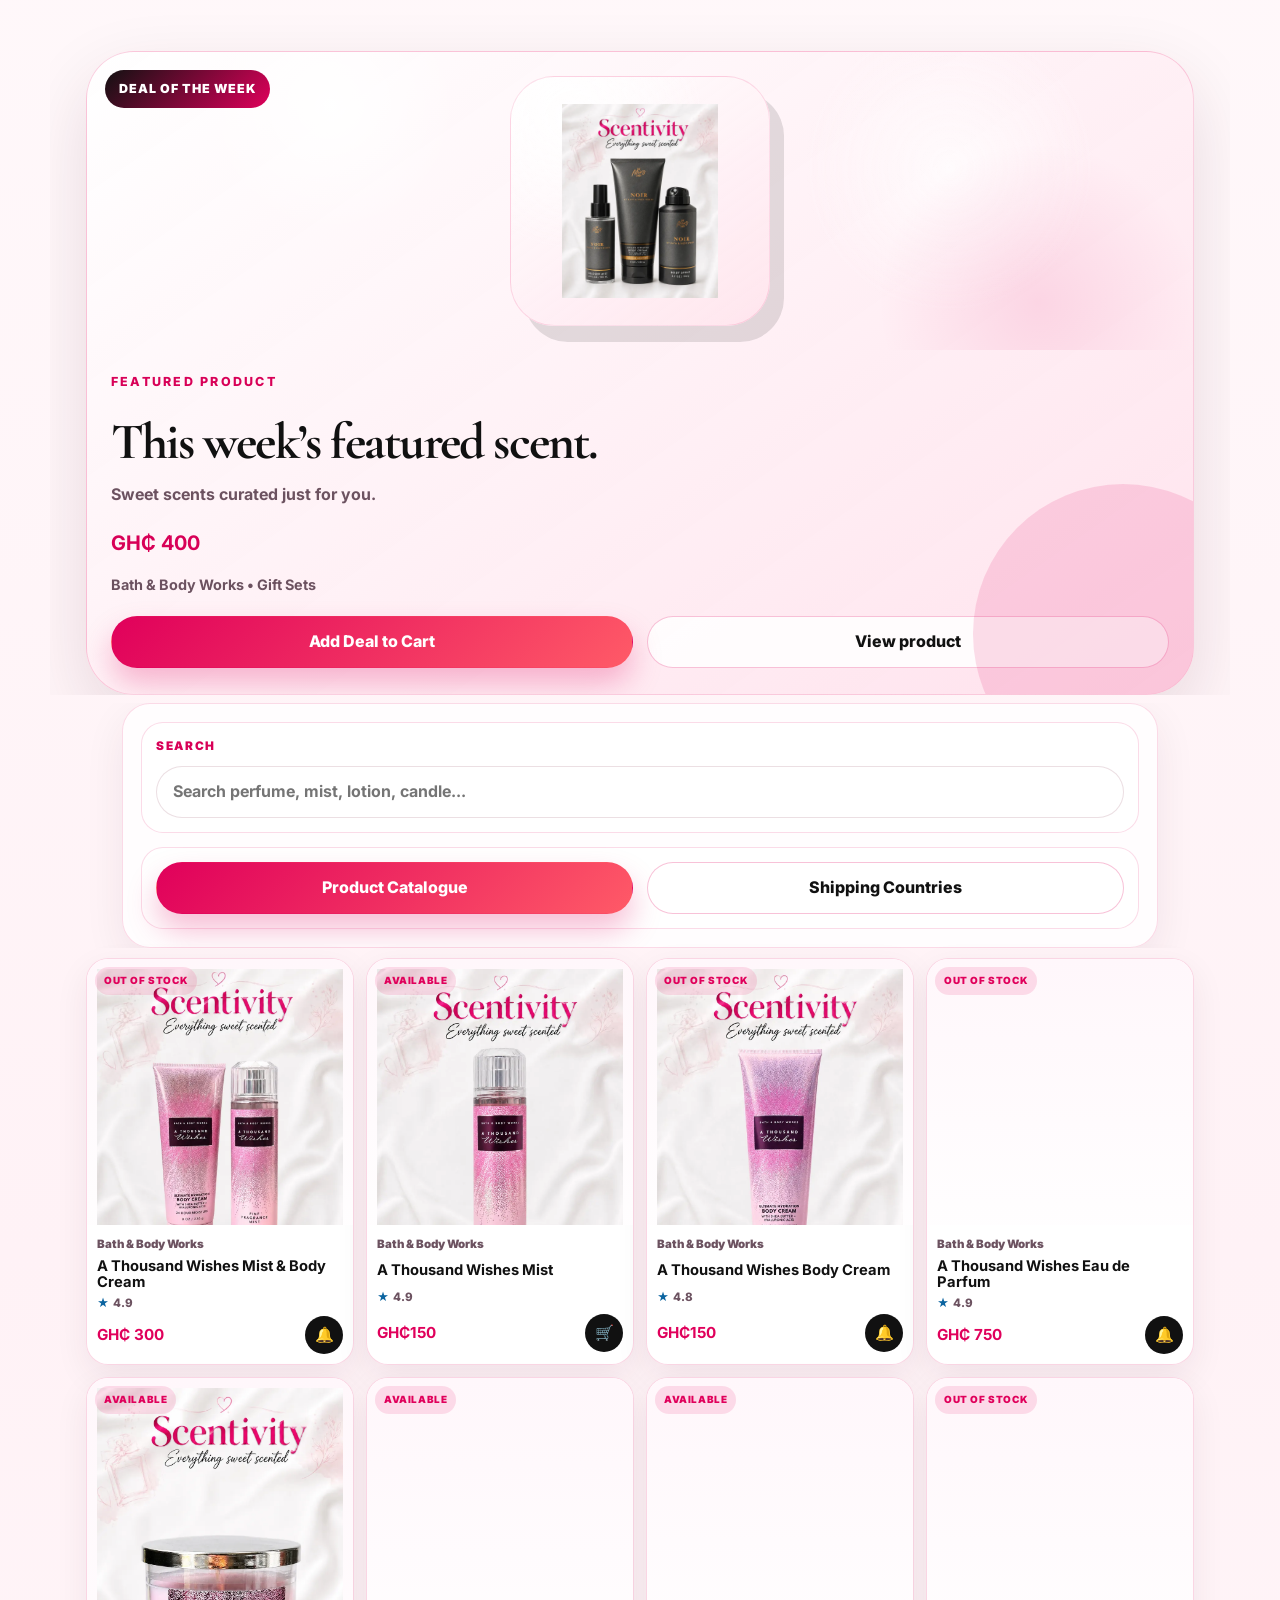
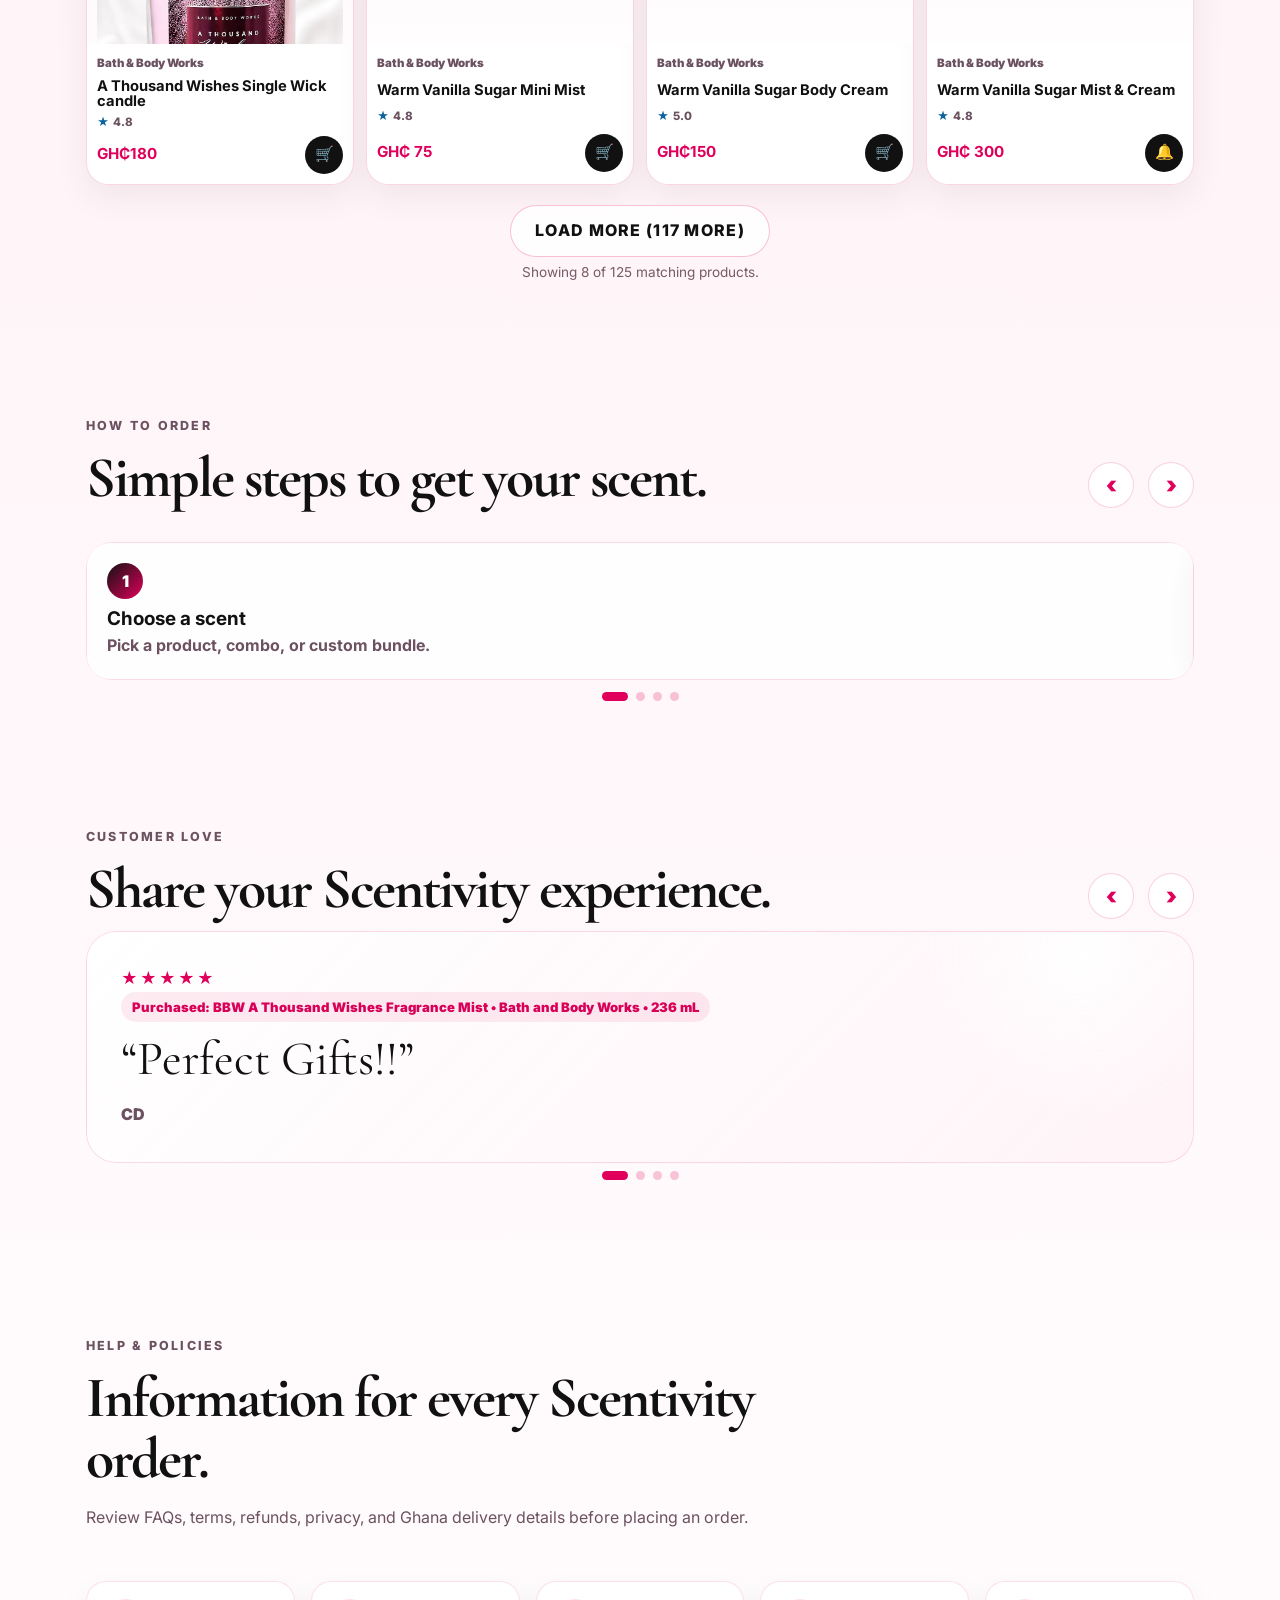
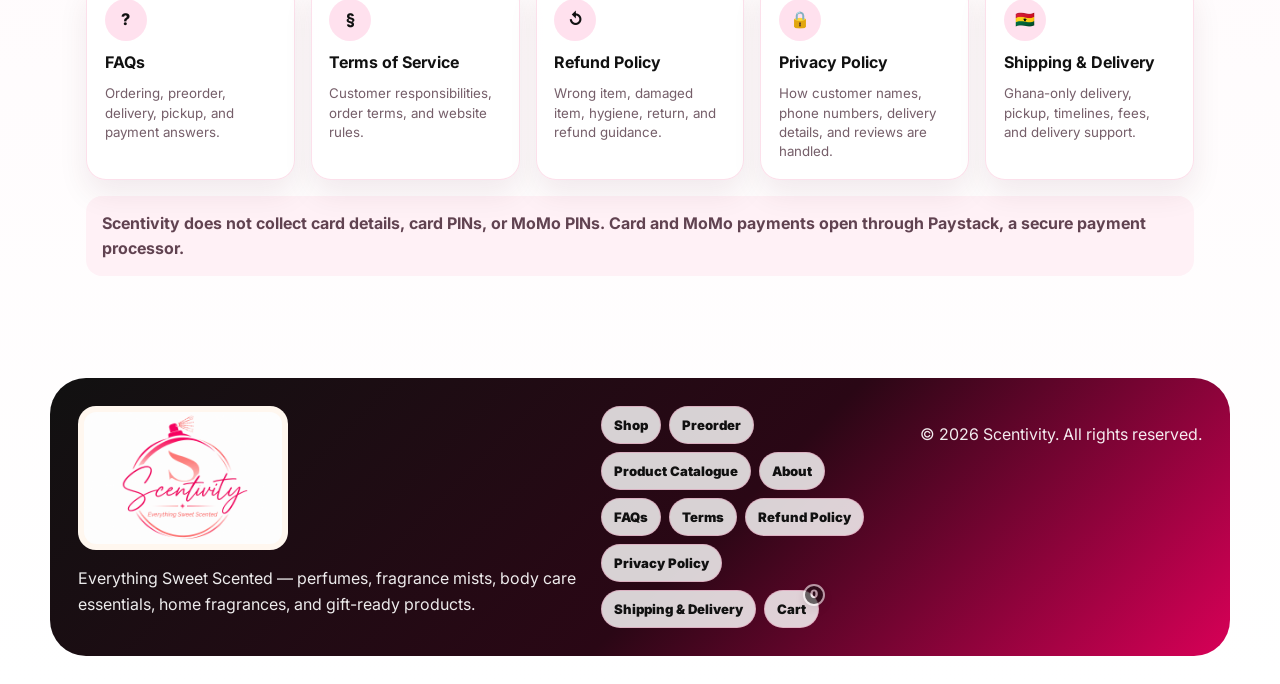
==== commit 85e8a9a4: "Add files via upload" ====
--- a/index.html
+++ b/index.html
@@ -800,6 +800,6 @@
   <script src="scentivity-stock-safe-checkout-20260805.js?v=auto-stock-limit-20260805" defer></script>
   <script src="scentivity-clear-cart-after-checkout-20260808.js?v=clear-cart-20260808" defer></script>
   <script src="scentivity-mobile-media-cart-fix-20260810.js?v=mobile-media-cart-20260810" defer></script>
-  <script src="scentivity-floating-cart-desktop-tablet-20260810.js?v=persistent-cart-20260810" defer></script>
+  <script src="scentivity-floating-cart-desktop-tablet-20260810.js?v=persistent-cart-hotfix-20260810b" defer></script>
 </body>
 </html>
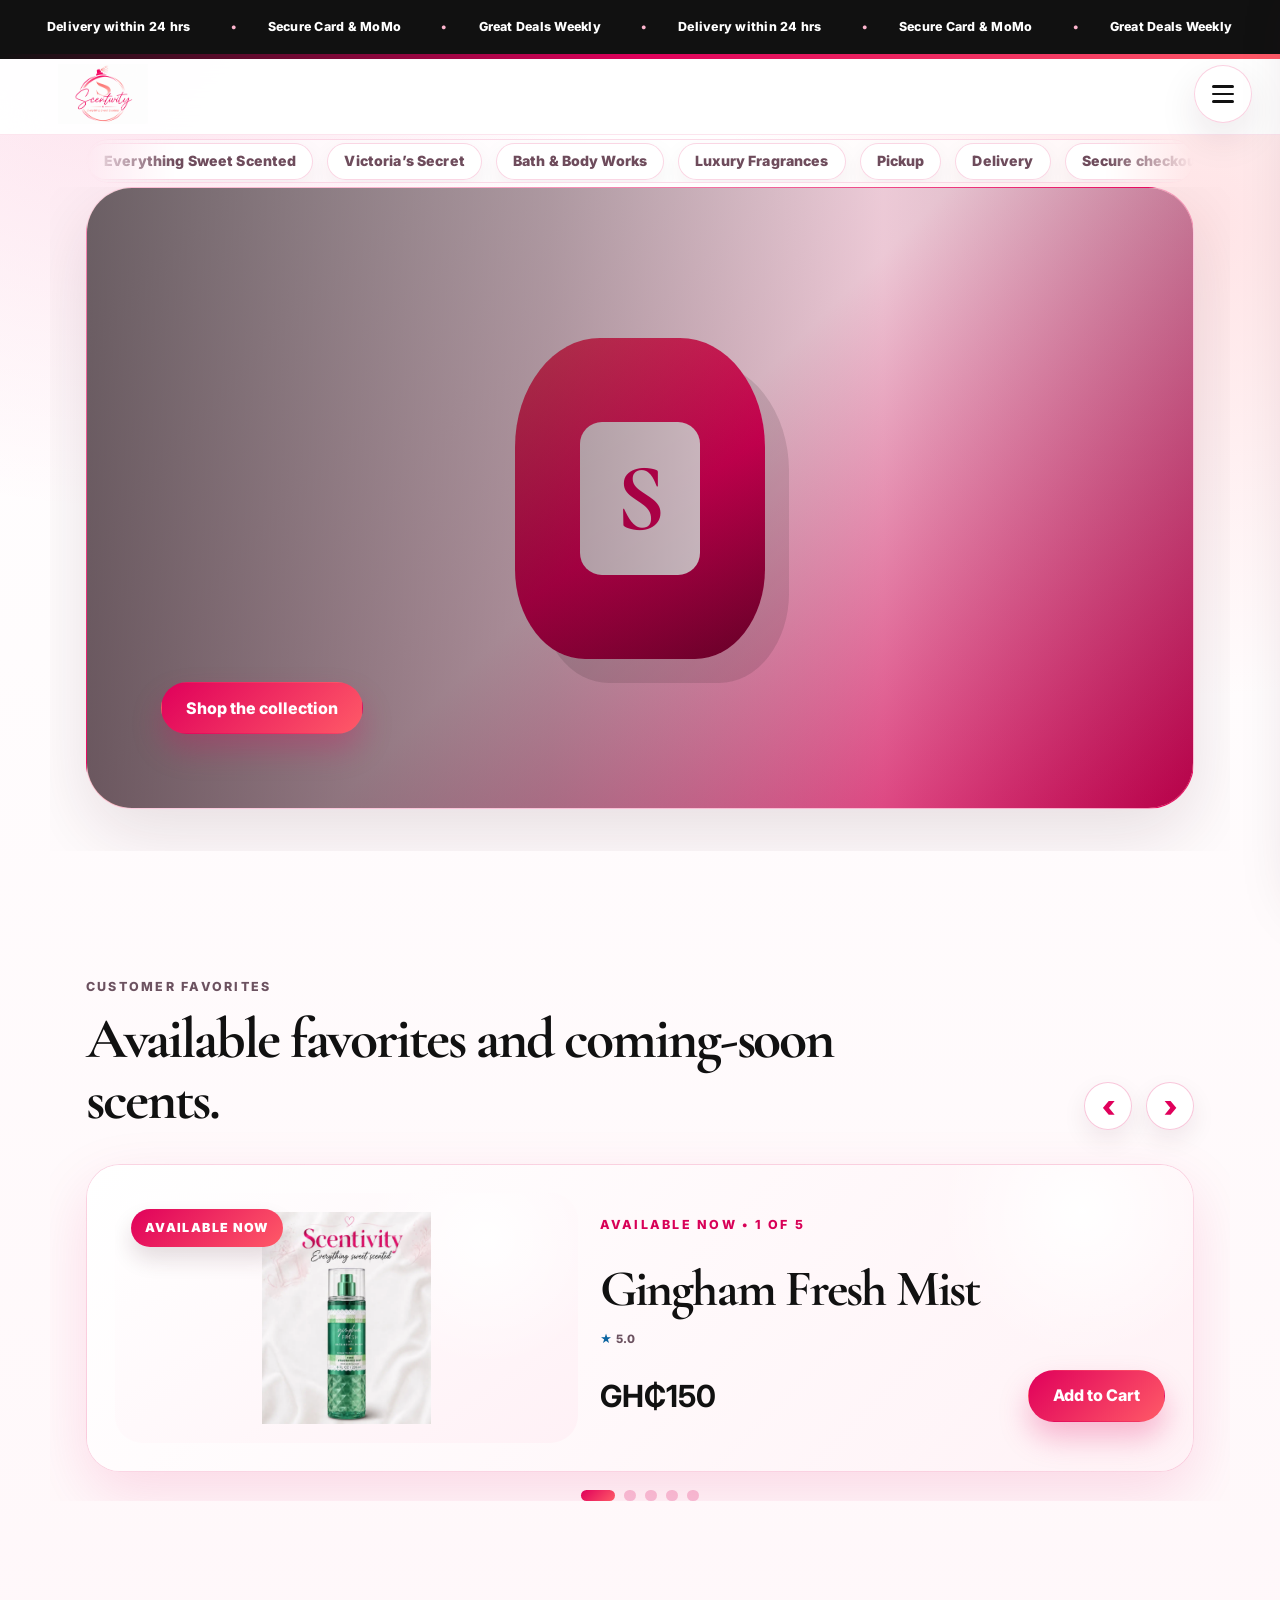
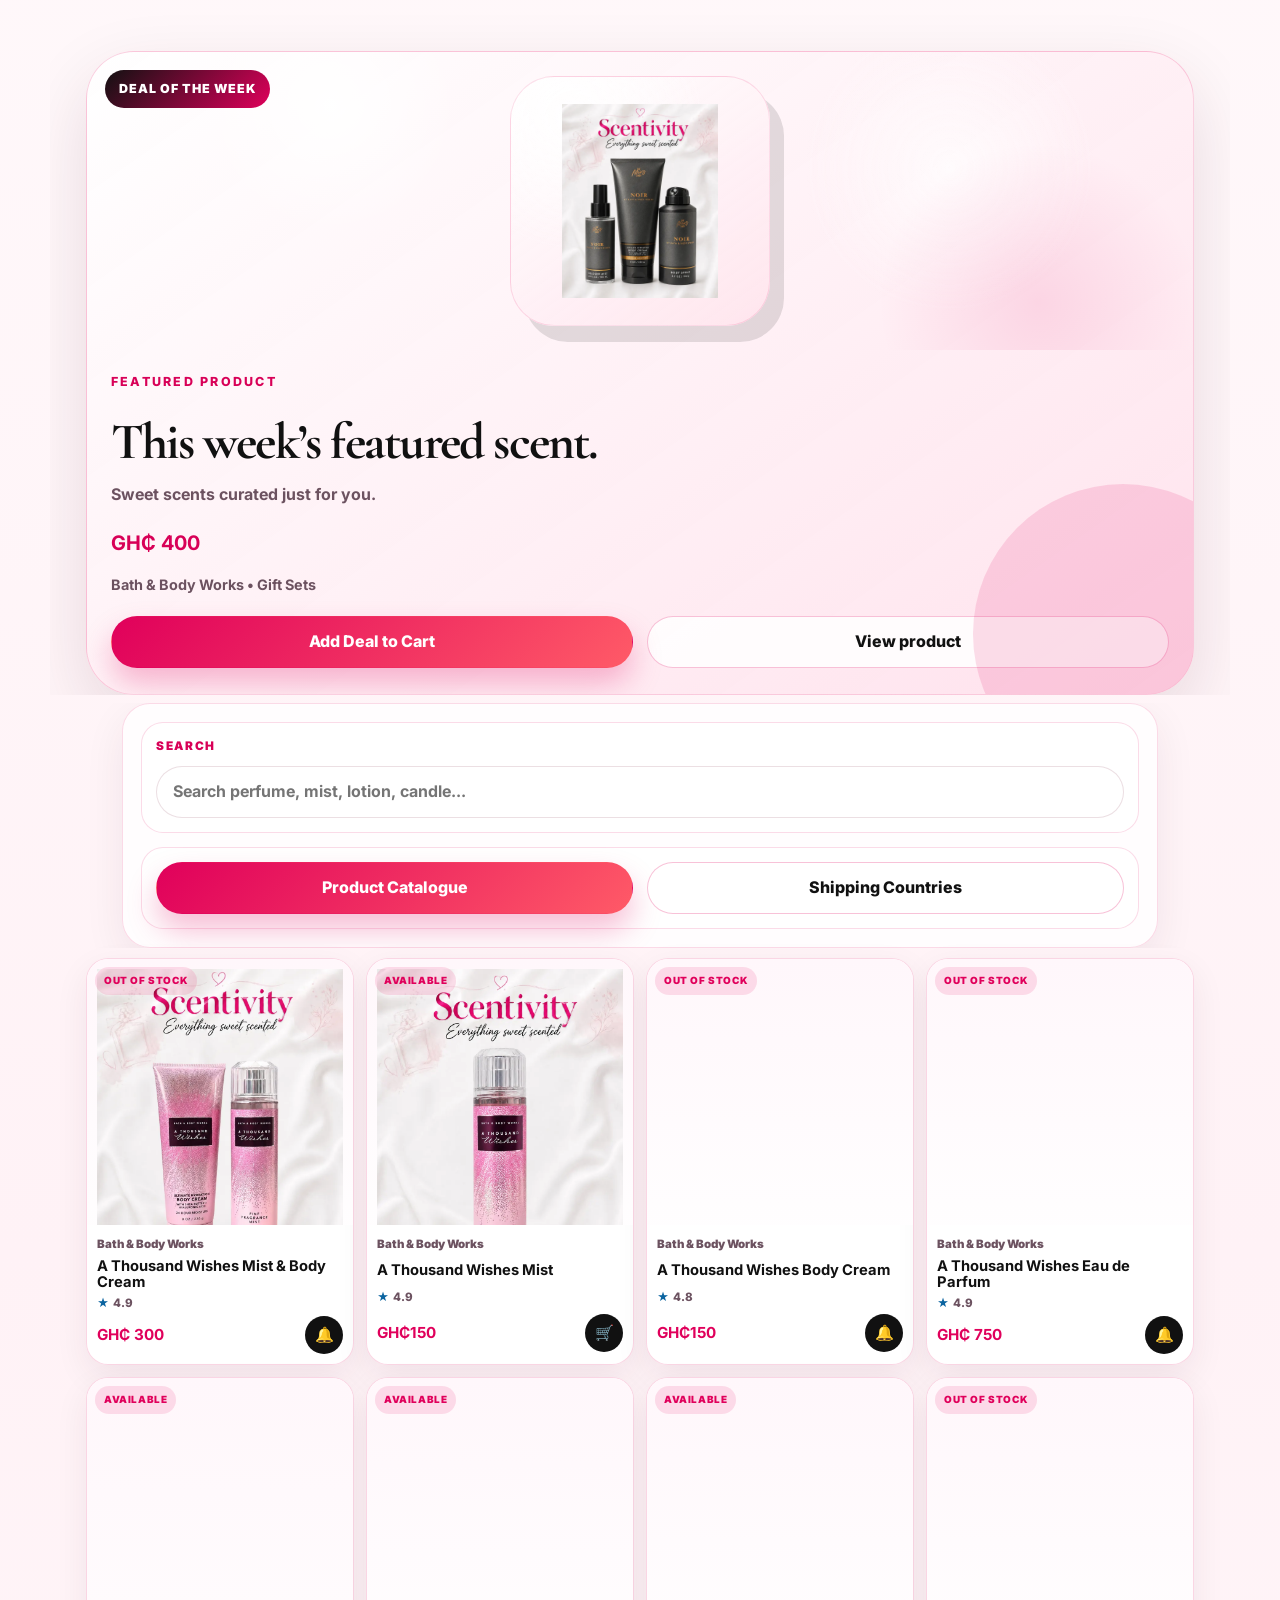
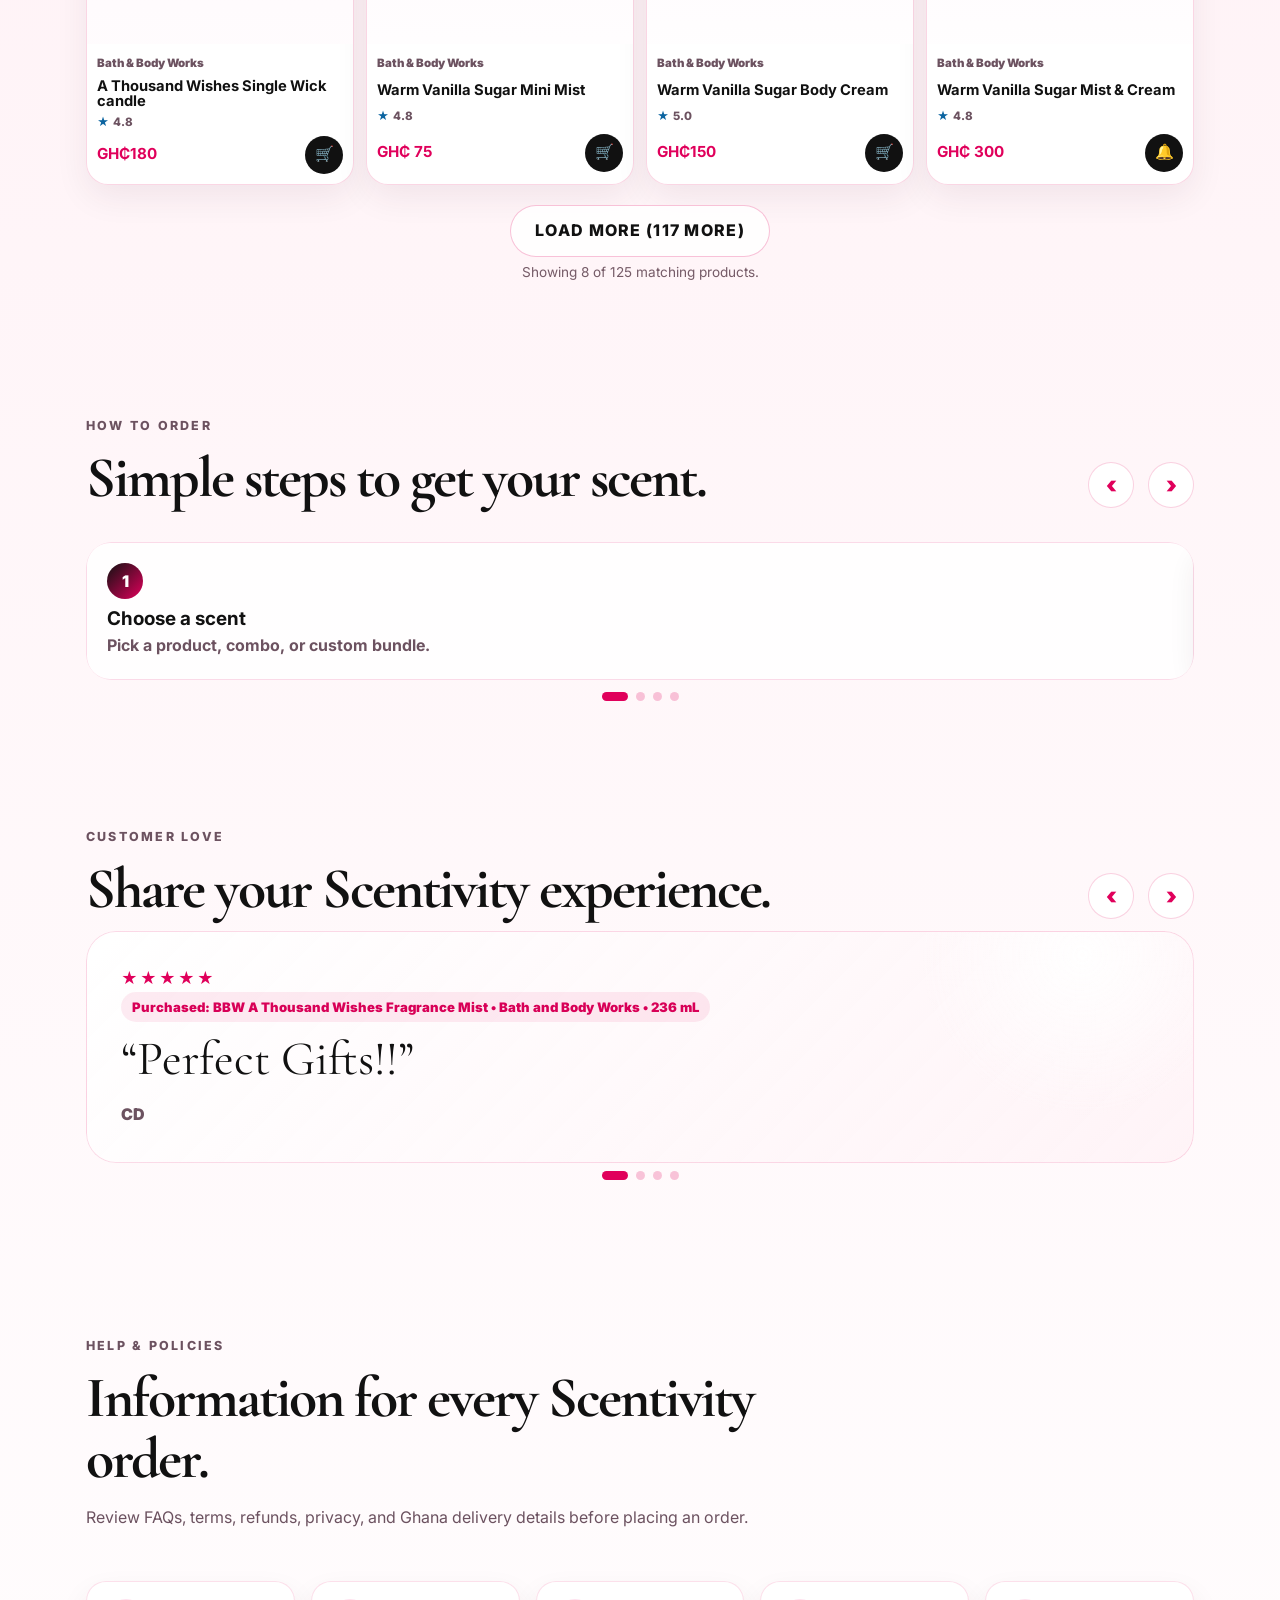
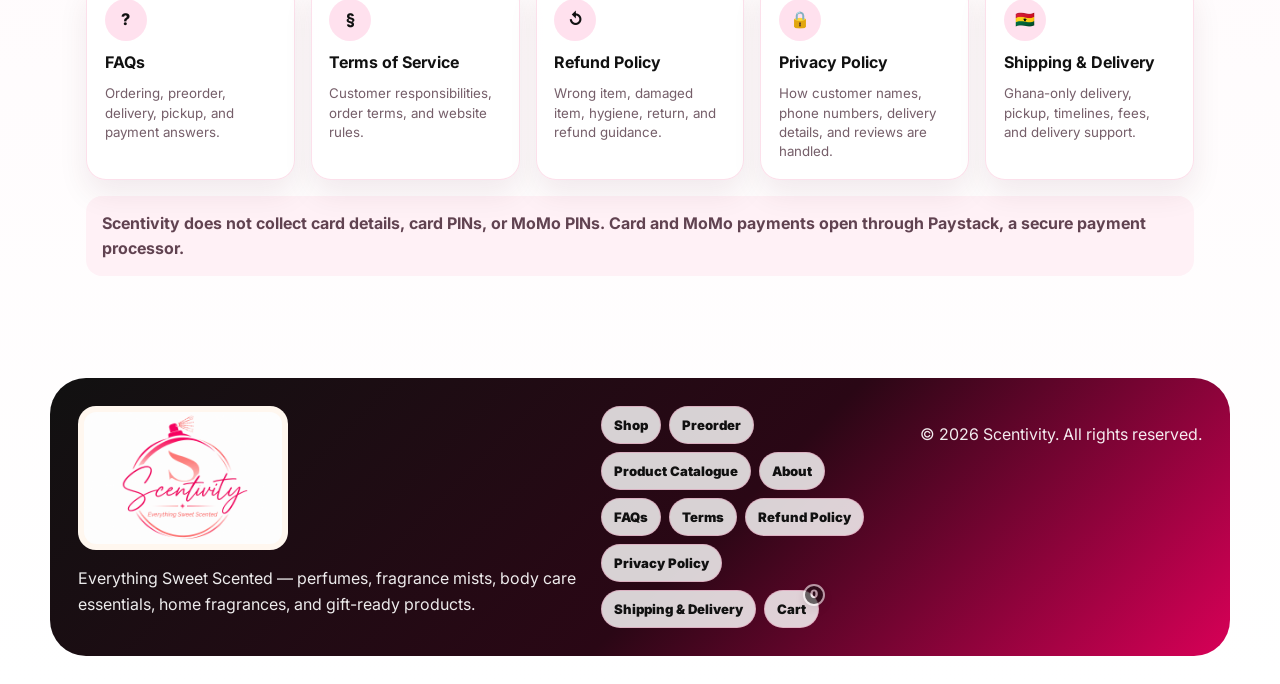
==== commit 932f7722: "Add files via upload" ====
--- a/index.html
+++ b/index.html
@@ -801,5 +801,6 @@
   <script src="scentivity-clear-cart-after-checkout-20260808.js?v=clear-cart-20260808" defer></script>
   <script src="scentivity-mobile-media-cart-fix-20260810.js?v=mobile-media-cart-20260810" defer></script>
   <script src="scentivity-floating-cart-desktop-tablet-20260810.js?v=persistent-cart-hotfix-20260810b" defer></script>
+  <script src="scentivity-checkout-cart-images-fix-20260810.js?v=cart-images-20260810" defer></script>
 </body>
 </html>
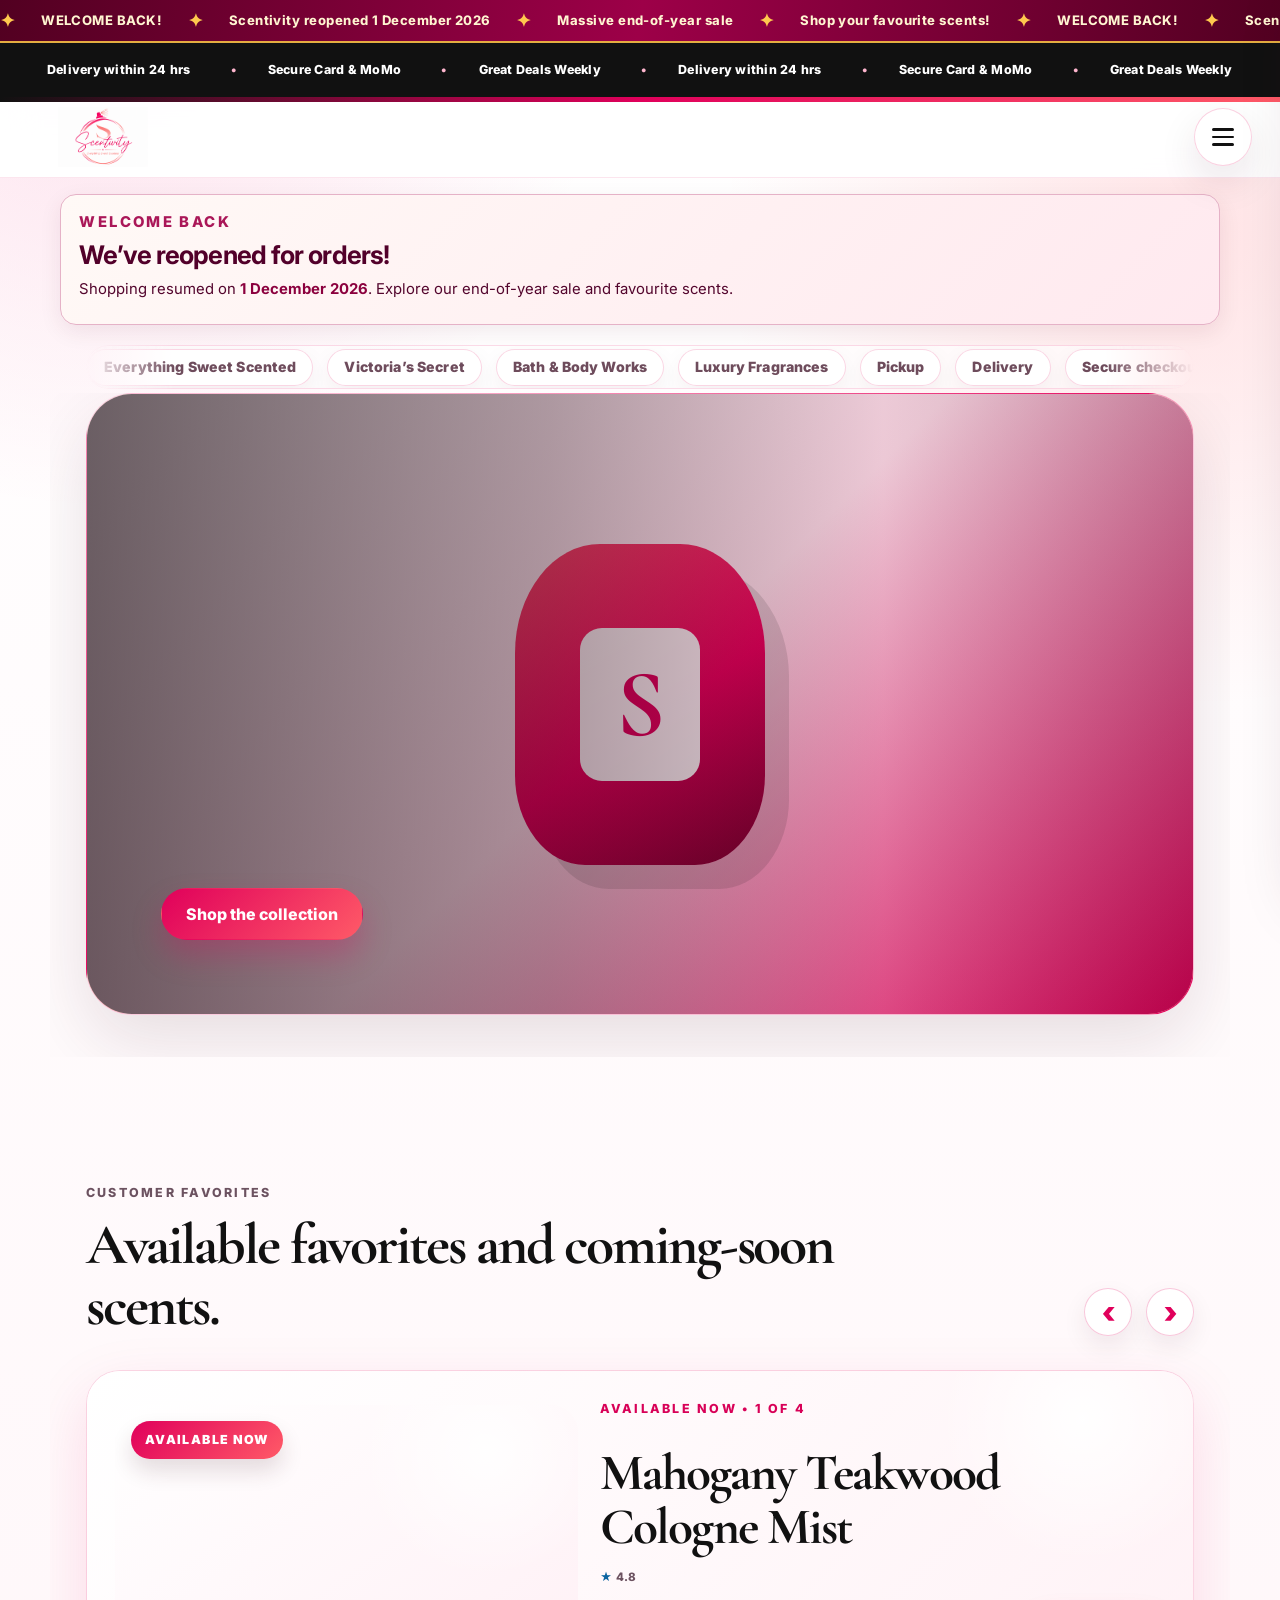
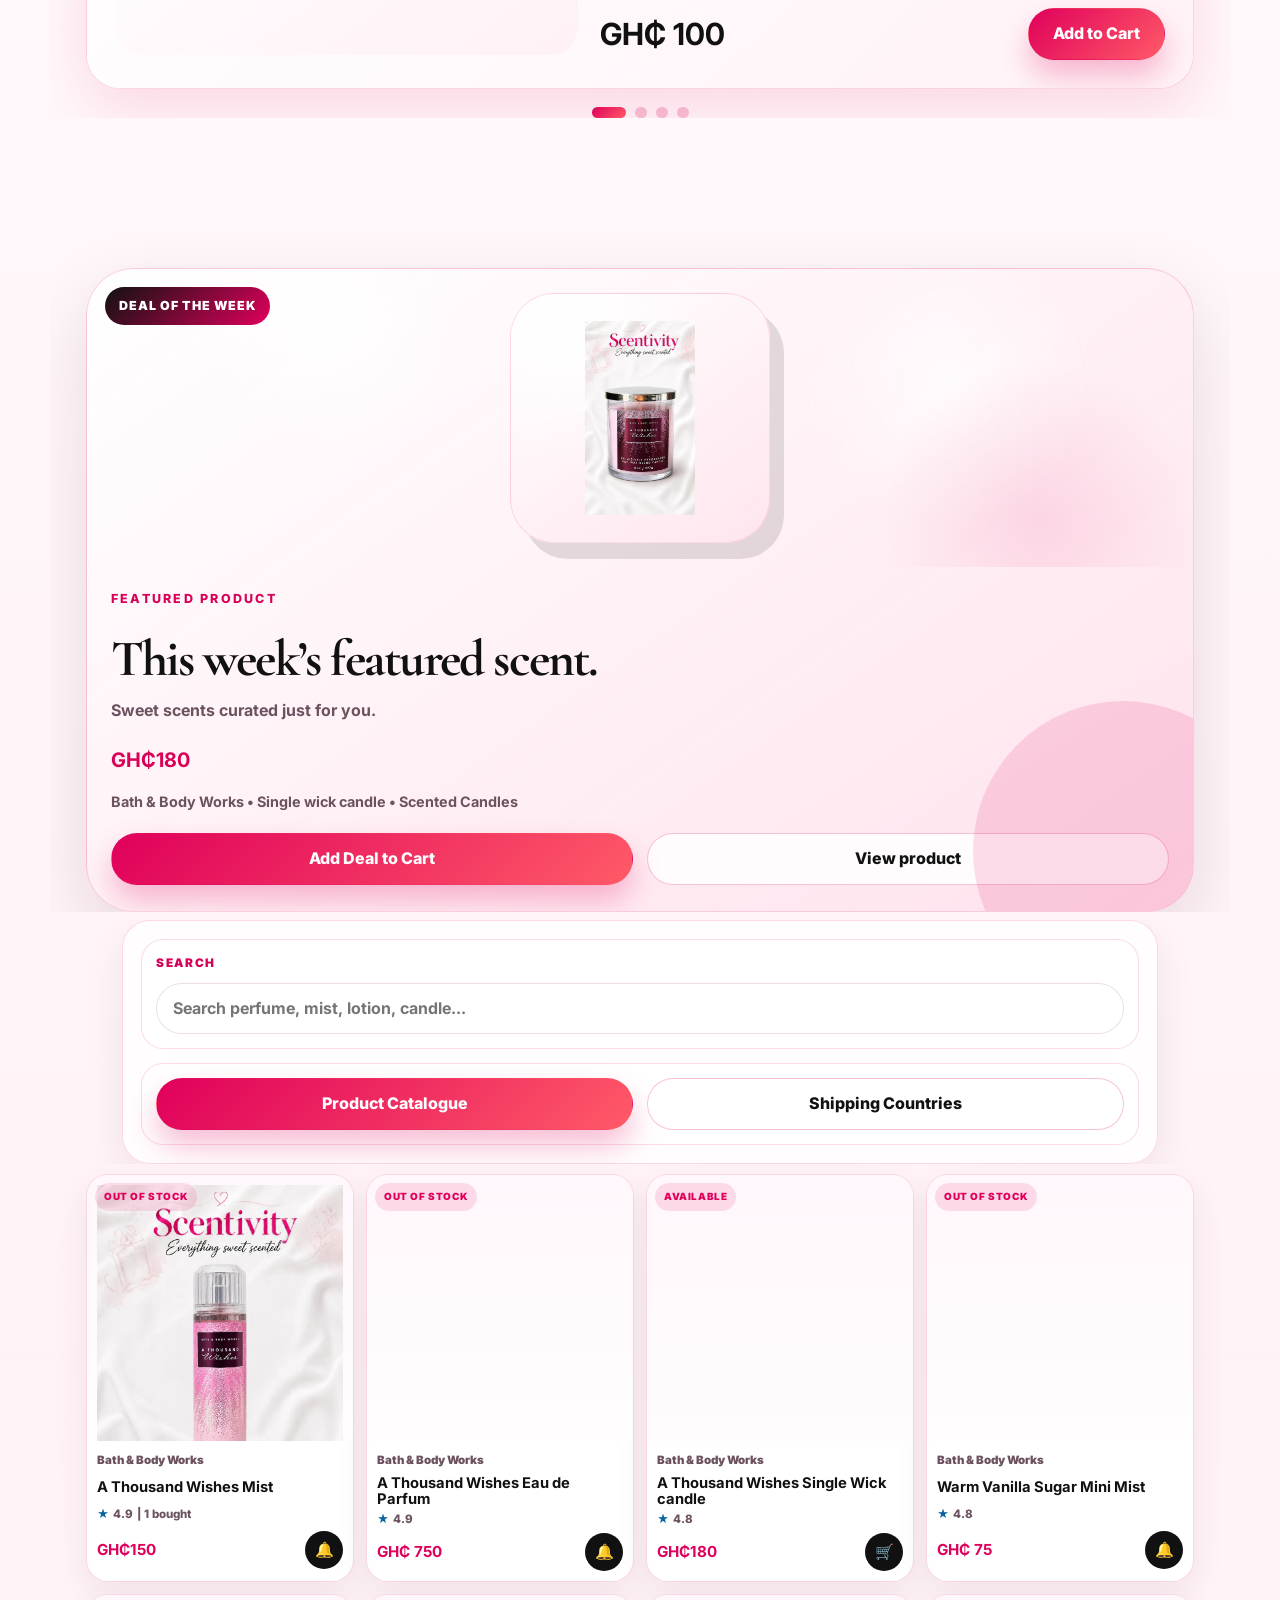
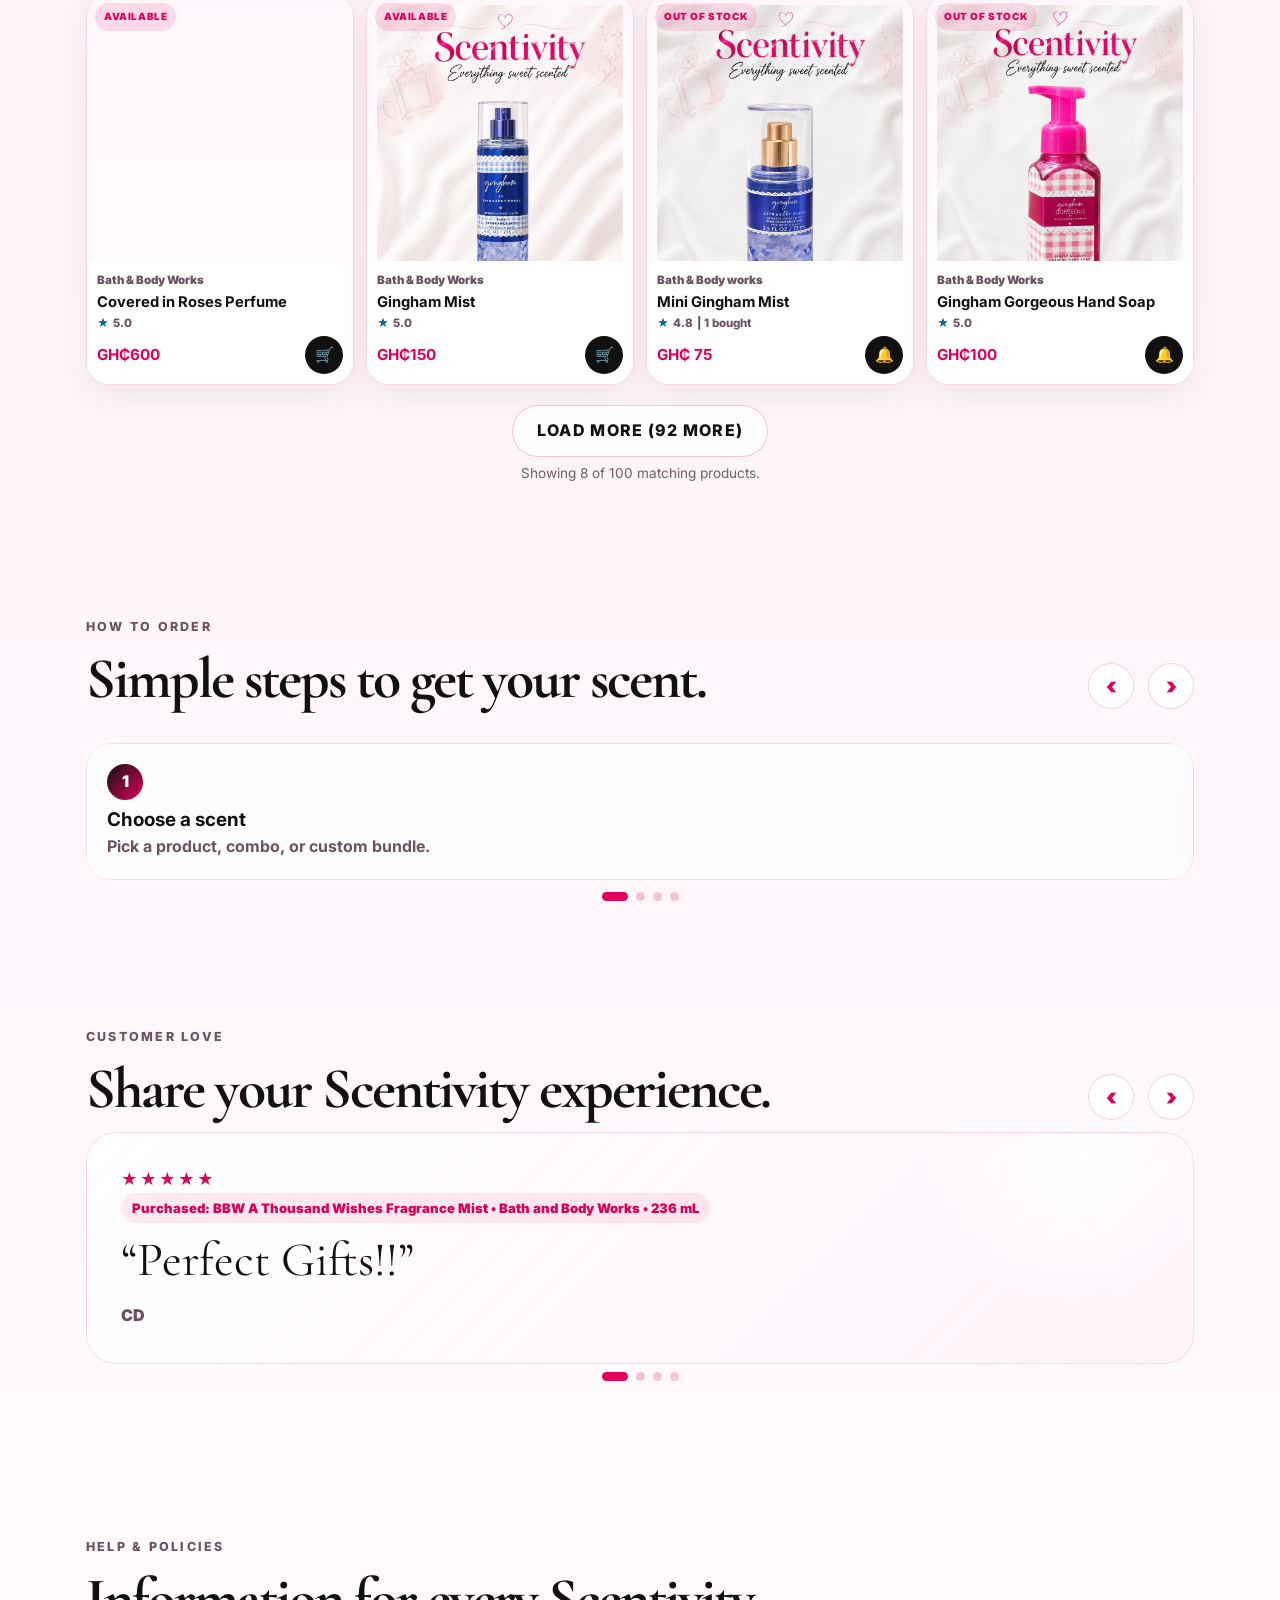
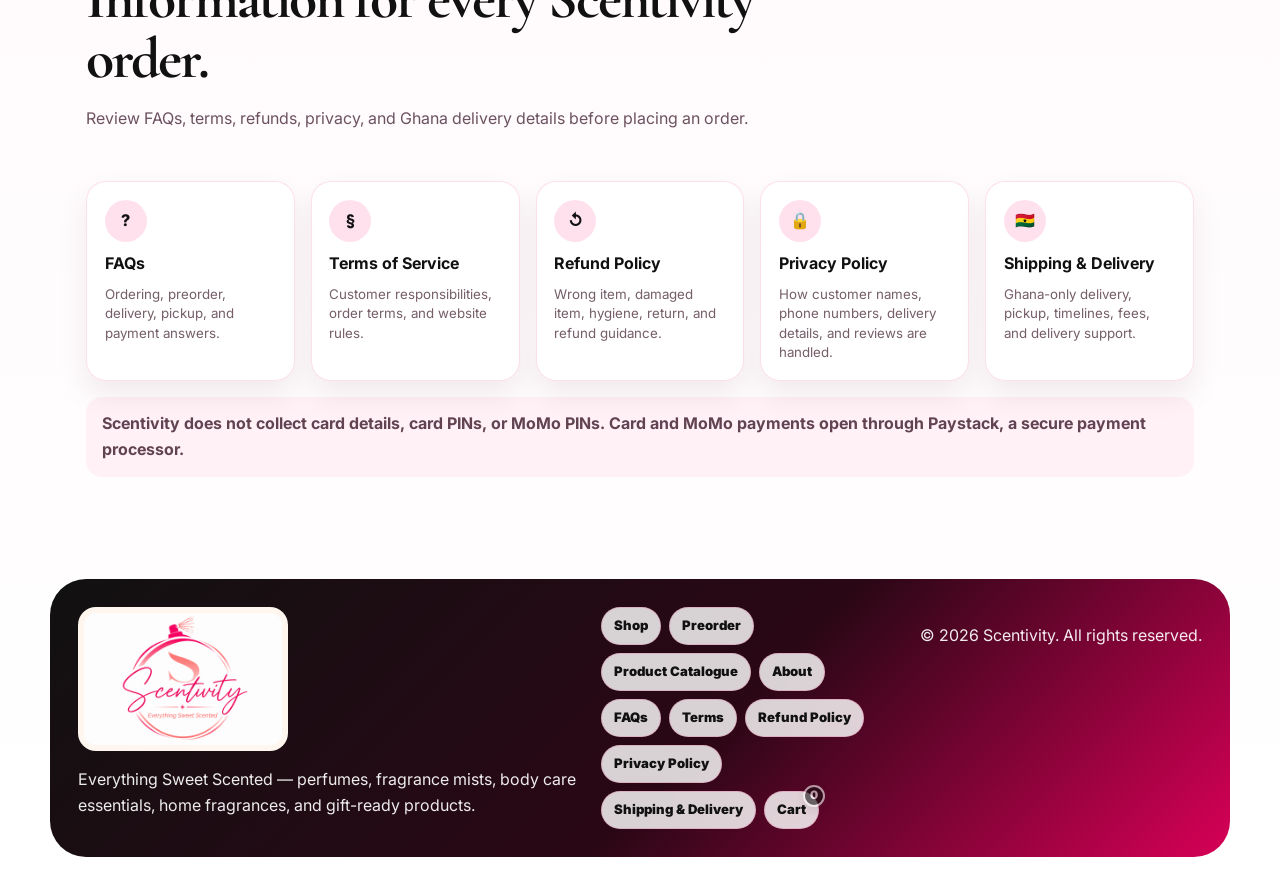
==== commit 3a3dca63: "Update index.html" ====
--- a/index.html
+++ b/index.html
@@ -15,6 +15,7 @@
   <link rel="stylesheet" href="scentivity-mobile-video-startup-20260615.css?v=mobile-video-startup-20260615" />
   <link rel="stylesheet" href="scentivity-promo-marquee-fixed-20260615.css?v=promo-fixed-20260615" />
   <link rel="preload" as="image" href="assets/scentivity-video-poster.svg" fetchpriority="high" />
+  <link rel="stylesheet" href="scentivity-holiday-break-2026.css?v=holiday-20261116" />
 </head>
 <body id="top">
 
@@ -802,5 +803,6 @@
   <script src="scentivity-mobile-media-cart-fix-20260810.js?v=mobile-media-cart-20260810" defer></script>
   <script src="scentivity-floating-cart-desktop-tablet-20260810.js?v=persistent-cart-hotfix-20260810b" defer></script>
   <script src="scentivity-checkout-cart-images-fix-20260810.js?v=cart-images-20260810" defer></script>
+  <script src="scentivity-holiday-break-2026.js?v=holiday-20261116" defer></script>
 </body>
 </html>
--- a/scentivity-holiday-break-2026.css
+++ b/scentivity-holiday-break-2026.css
@@ -0,0 +1,19 @@
+/* Scentivity holiday break (2026). Separate stylesheet; no product/image overrides. */
+.scentivity-holiday-marquee{position:relative;z-index:25;display:block;width:100%;overflow:hidden;background:linear-gradient(100deg,#520021,#9d0048,#520021);color:#fff5d1;border-bottom:2px solid #e5ad41;font-family:Inter,Arial,sans-serif}
+.scentivity-holiday-marquee__inner{display:flex;width:max-content;animation:scentivityHolidayScroll 37s linear infinite;align-items:center;min-height:41px}
+.scentivity-holiday-marquee__group{display:flex;align-items:center;gap:1.6rem;white-space:nowrap;flex:0 0 auto;padding-right:1.6rem;font-weight:750;letter-spacing:.035em;font-size:.82rem}
+.scentivity-holiday-marquee__dot{color:#ffc94e;font-size:1.15rem}
+@keyframes scentivityHolidayScroll{to{transform:translateX(-50%)}}
+.scentivity-holiday-notice{margin:1rem auto;max-width:1160px;display:grid;grid-template-columns:minmax(0,1fr) auto;align-items:center;gap:1.15rem;background:linear-gradient(135deg,#fff9f6,#ffe9ef);color:#53052d;border:1px solid #e5b2c7;border-radius:16px;padding:1rem 1.15rem;box-shadow:0 7px 22px rgba(74,4,41,.08);font-family:Inter,Arial,sans-serif}
+.scentivity-holiday-notice__eyebrow{margin:0 0 .3rem;color:#aa1758;text-transform:uppercase;font-size:.72rem;font-weight:800;letter-spacing:.16em}
+.scentivity-holiday-notice h2{margin:.1rem 0 .45rem;font-family:inherit;font-size:clamp(1.15rem,2vw,1.65rem);line-height:1.2;color:#52002a}
+.scentivity-holiday-notice p{margin:0 0 .45rem;font-size:.93rem;line-height:1.5}
+.scentivity-holiday-notice strong{color:#8b003e}
+.scentivity-holiday-notice__poster{display:block;flex-shrink:0;line-height:0;border:1px solid #e3b1c4;border-radius:12px;overflow:hidden;background:white}
+.scentivity-holiday-notice__poster img{display:block;width:112px;height:112px;object-fit:cover}
+.scentivity-holiday-notice__poster:focus-visible{outline:3px solid #a40050;outline-offset:3px}
+.scentivity-holiday-checkout-message{padding:12px 14px;margin:10px 0 14px;border-radius:12px;background:#fff0f5;border:1px solid #ce6e99;color:#6b1041;font-size:.9rem;line-height:1.45;font-weight:650}
+body.scentivity-holiday-paused .top-promo{display:none!important} /* Existing delivery/weekly-deals ticker is inaccurate during closure */
+body.scentivity-holiday-paused #checkoutForm .checkout-submit{cursor:not-allowed;opacity:.75;filter:grayscale(.15)}
+@media(max-width:700px){.scentivity-holiday-marquee__inner{animation-duration:27s;min-height:38px}.scentivity-holiday-marquee__group{font-size:.76rem;gap:1rem}.scentivity-holiday-notice{margin:12px;padding:.85rem;gap:.7rem}.scentivity-holiday-notice__poster img{width:76px;height:76px}.scentivity-holiday-notice p{font-size:.84rem}}
+@media(prefers-reduced-motion:reduce){.scentivity-holiday-marquee__inner{animation:none}.scentivity-holiday-marquee{overflow-x:auto}}
